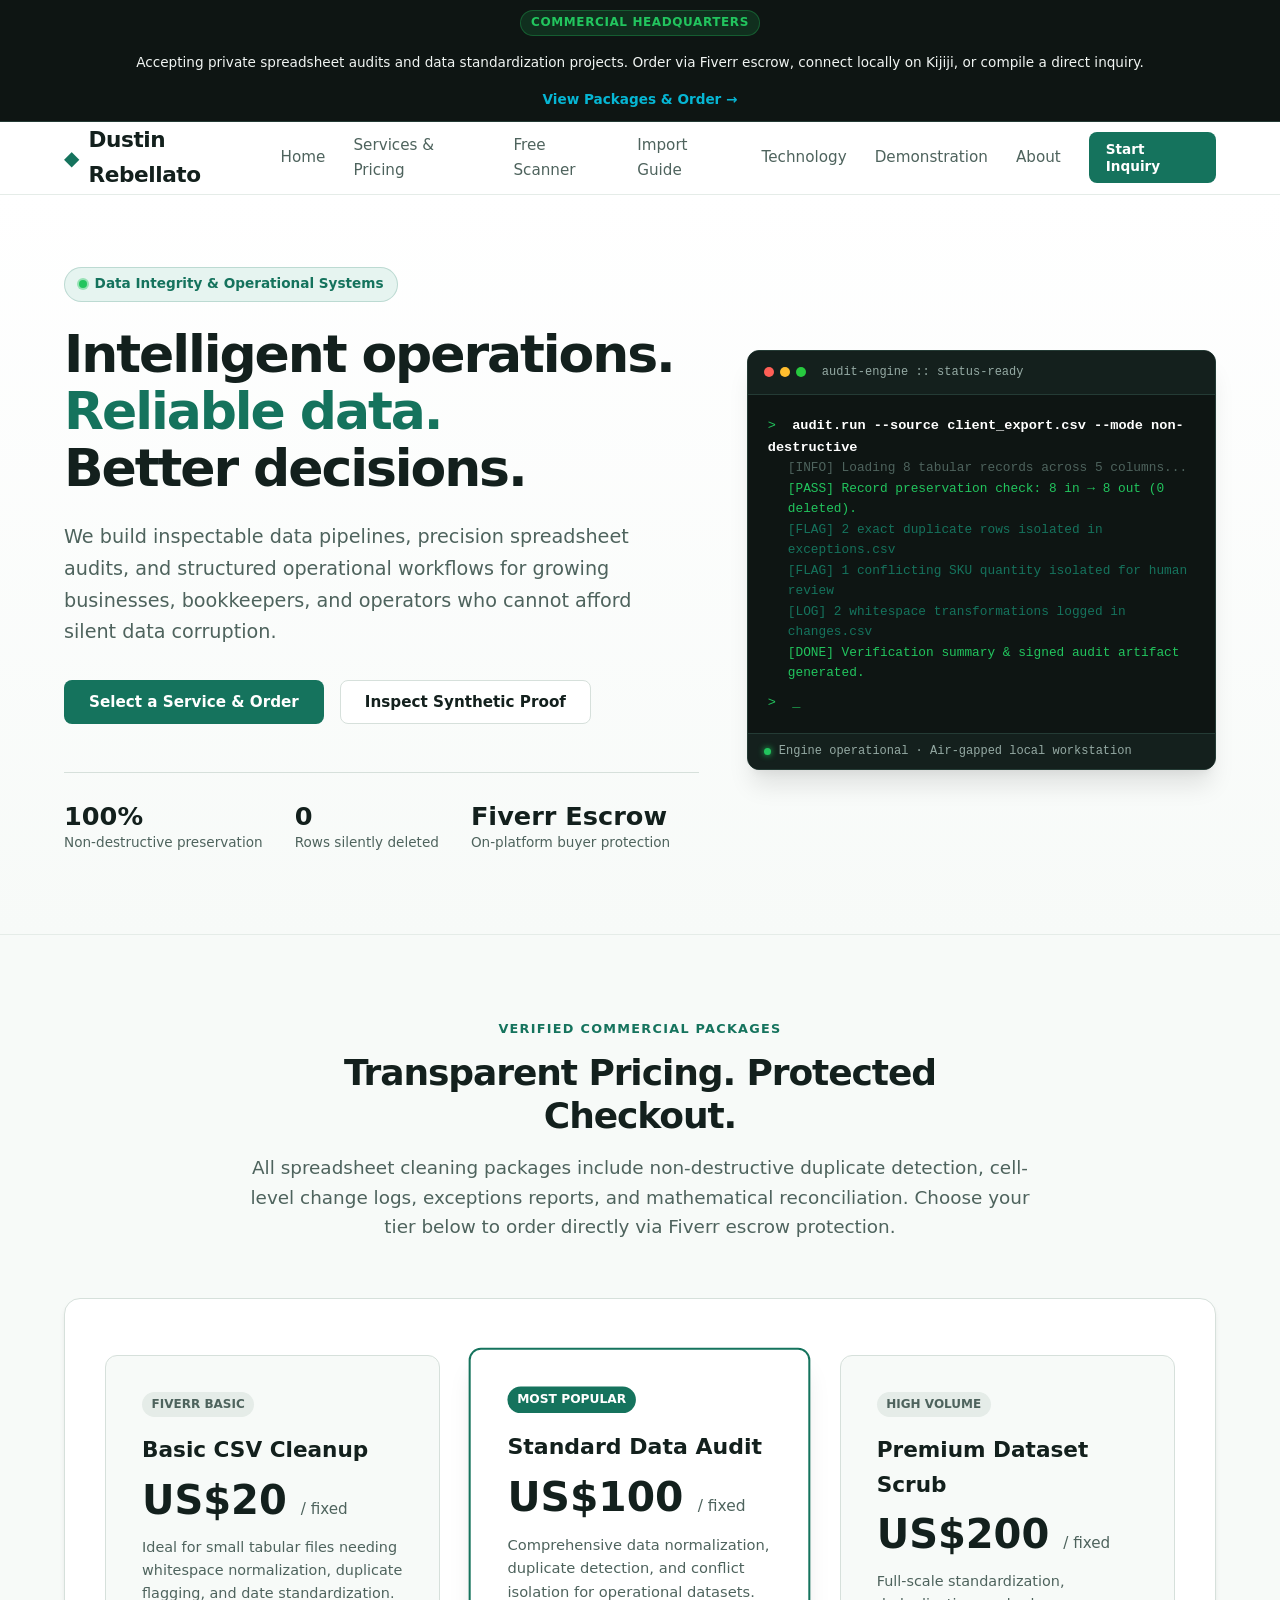
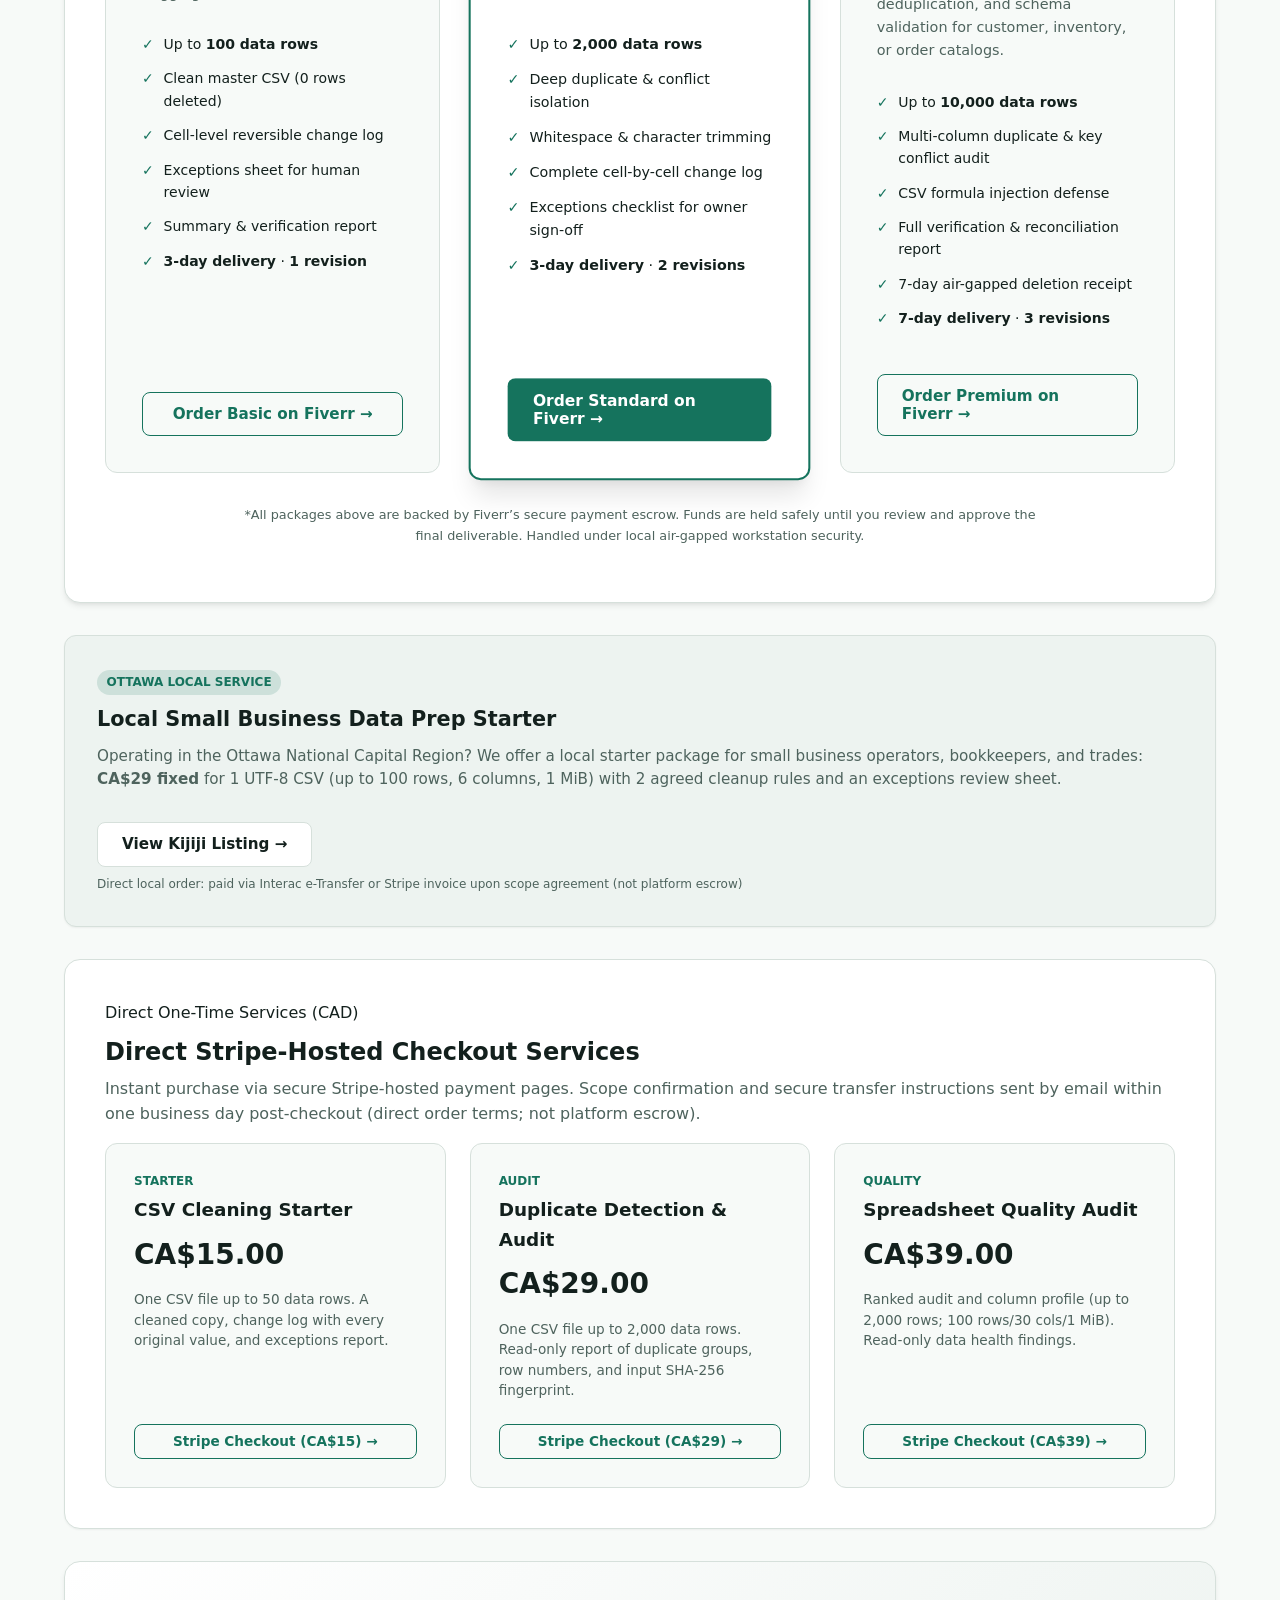
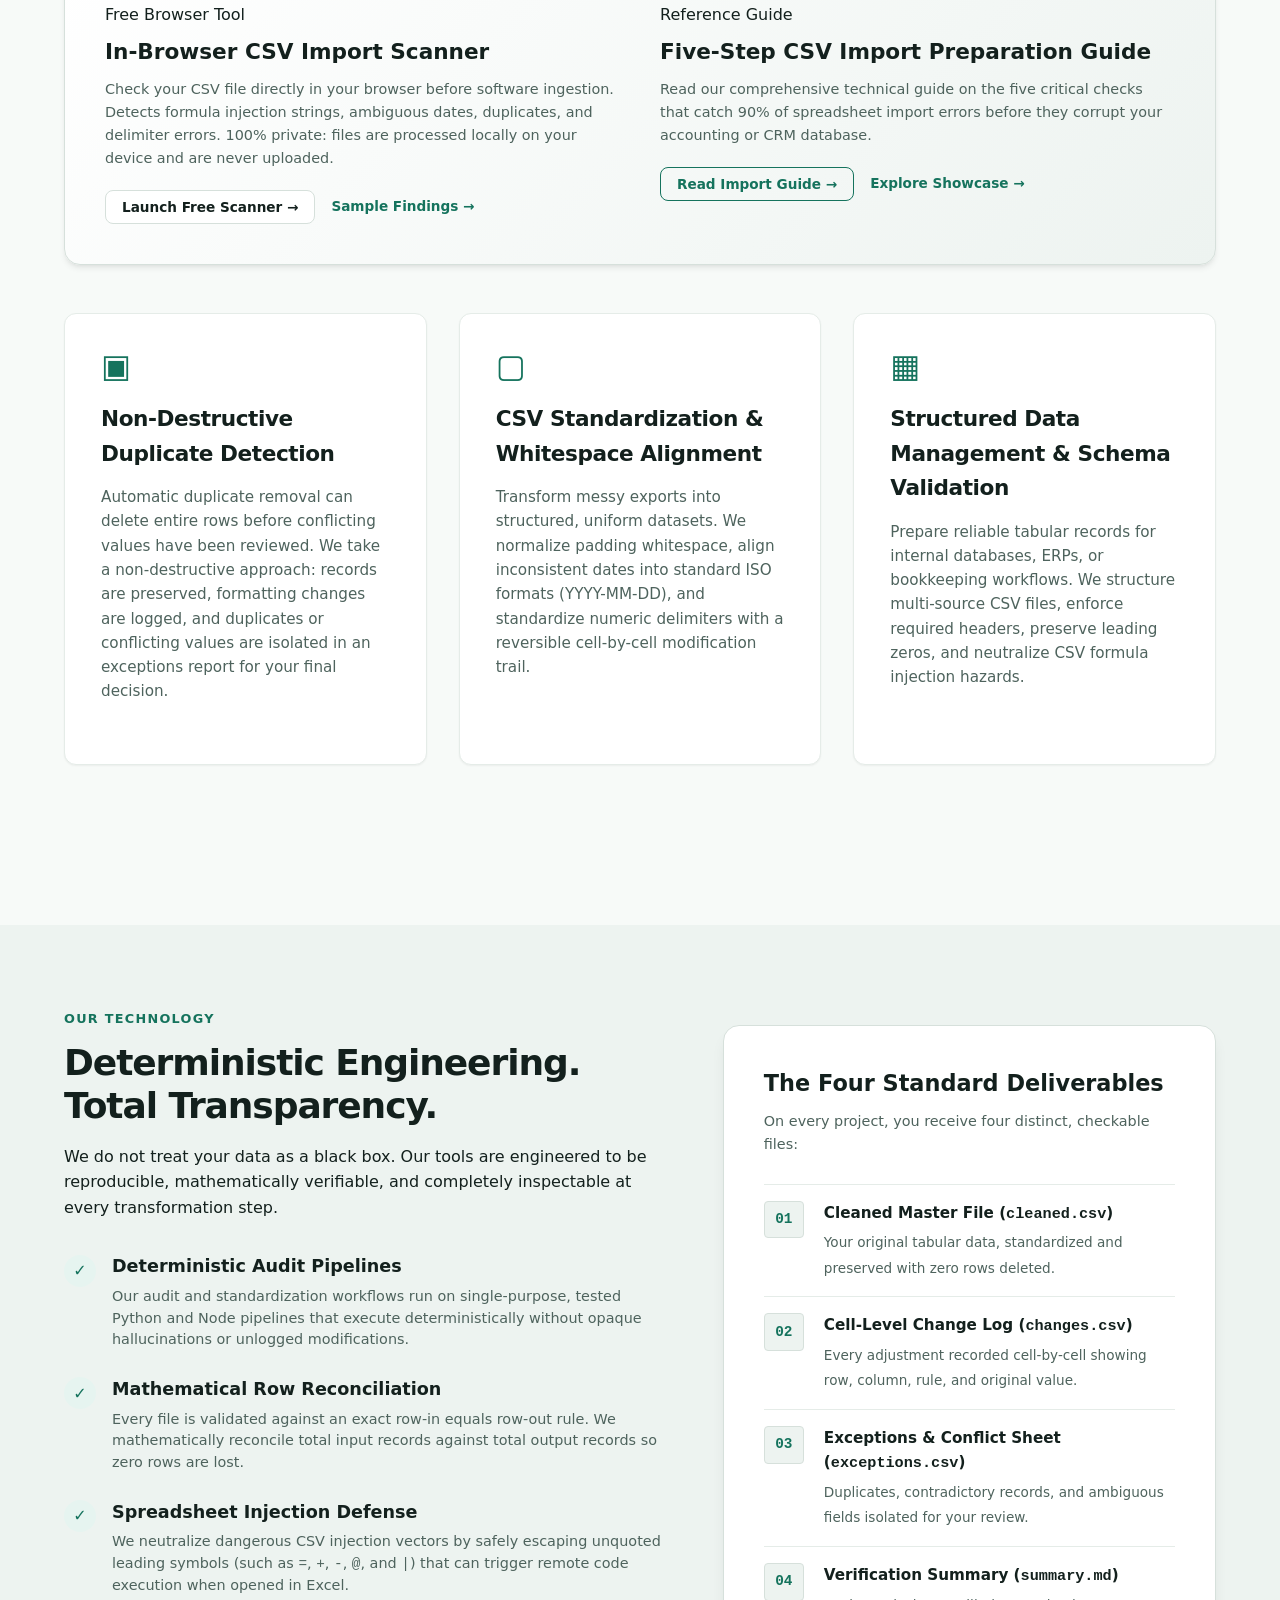
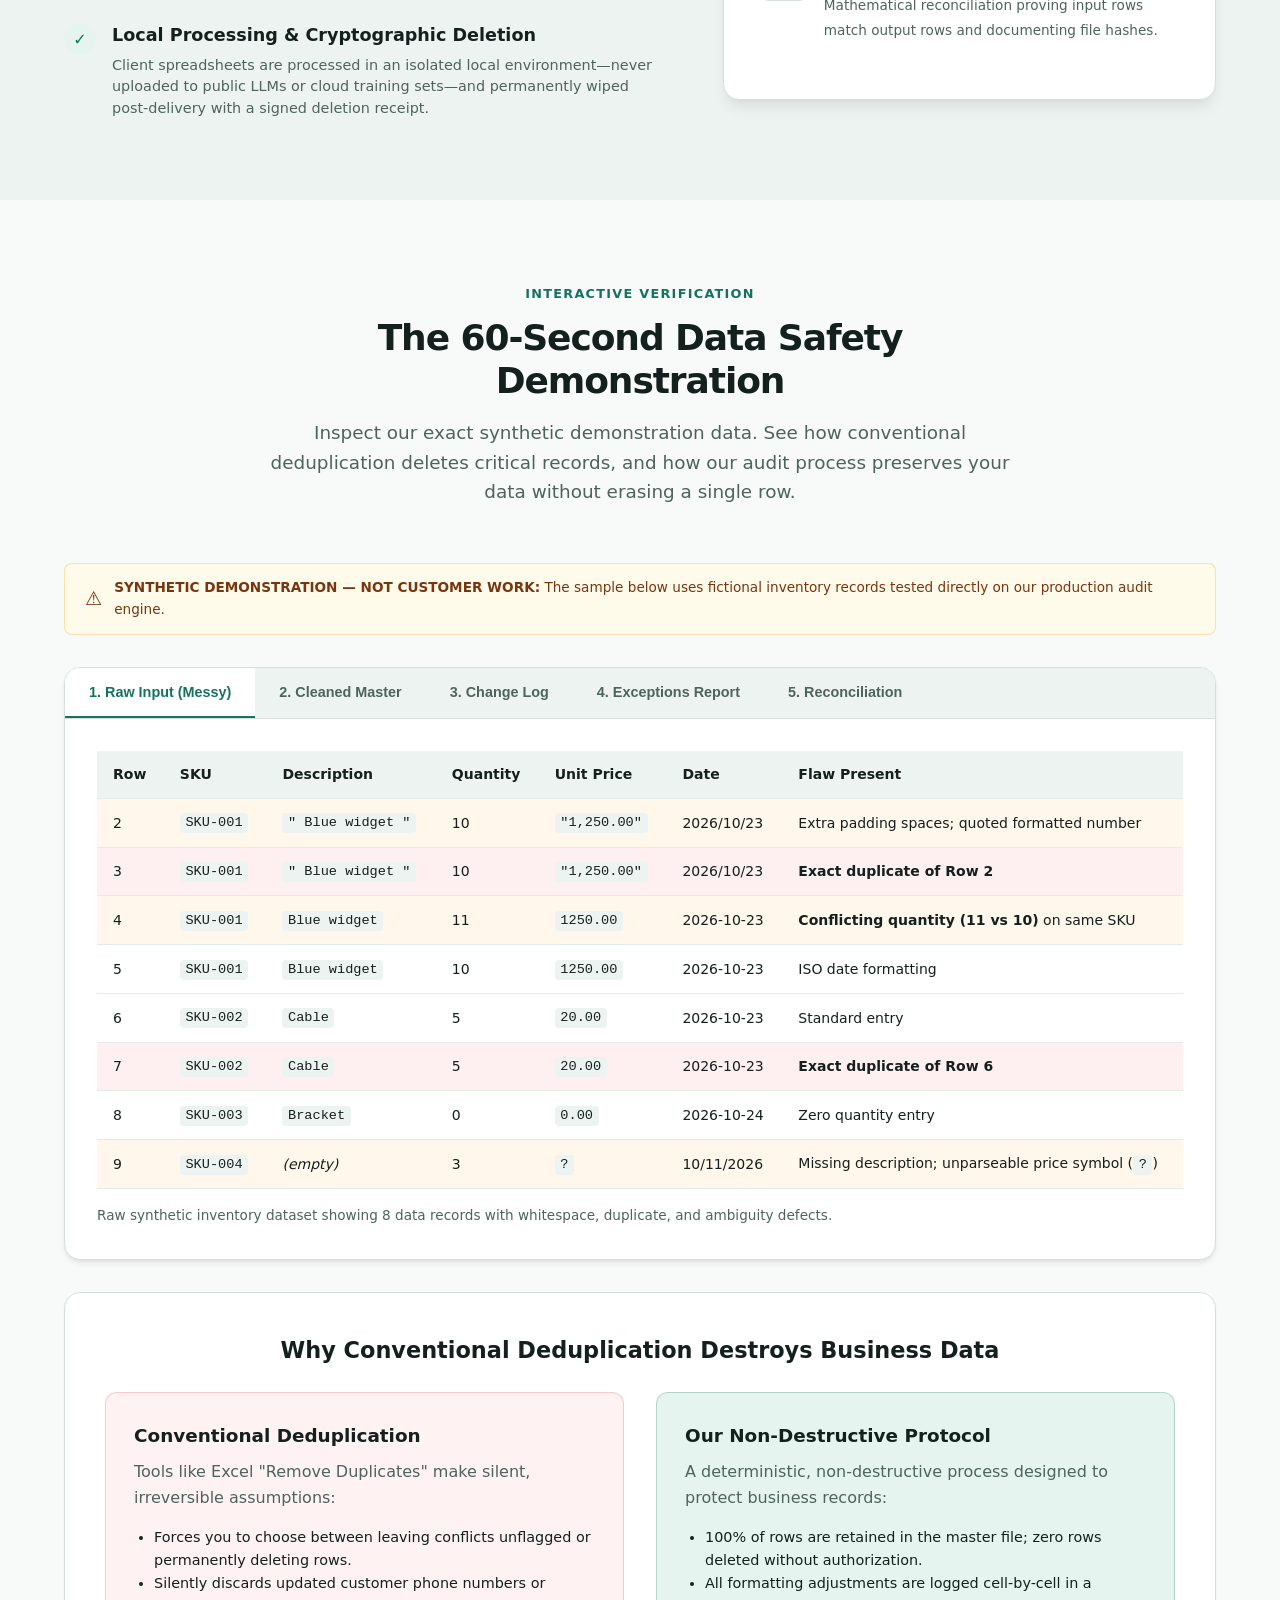
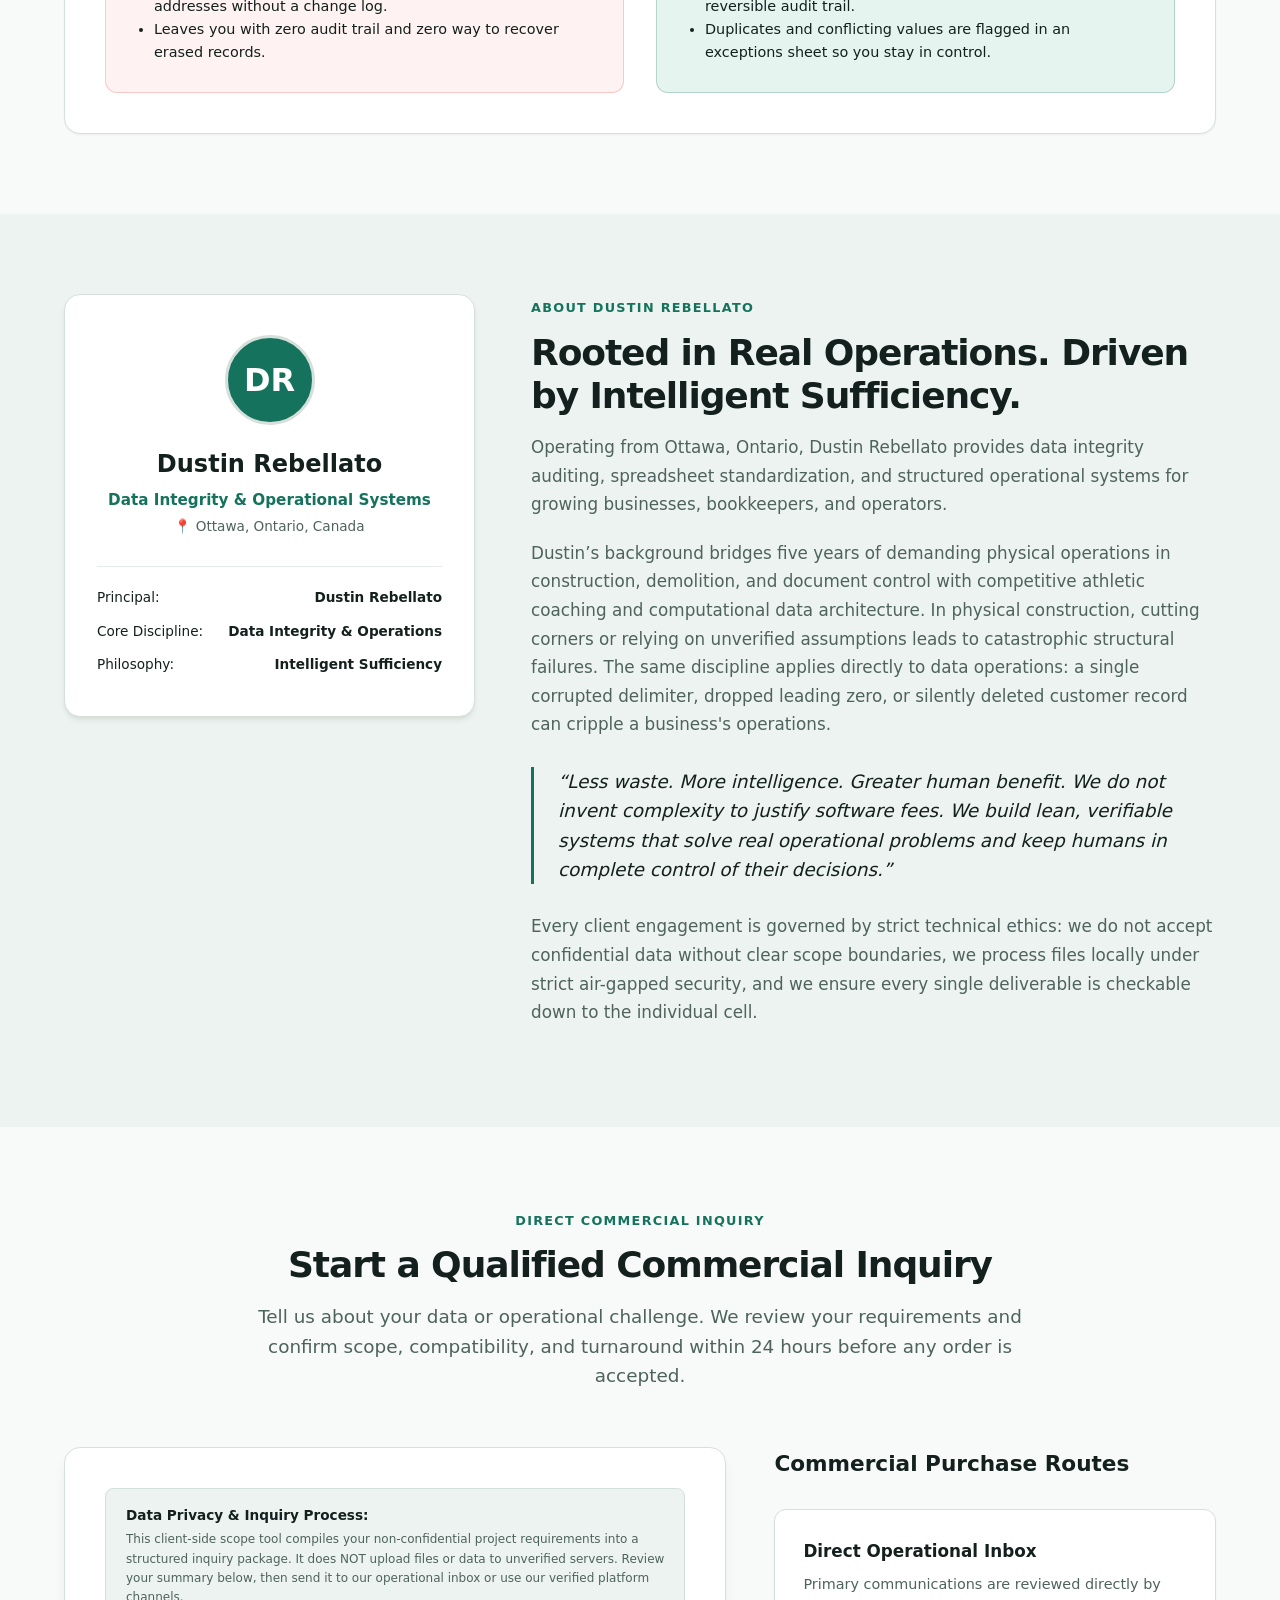
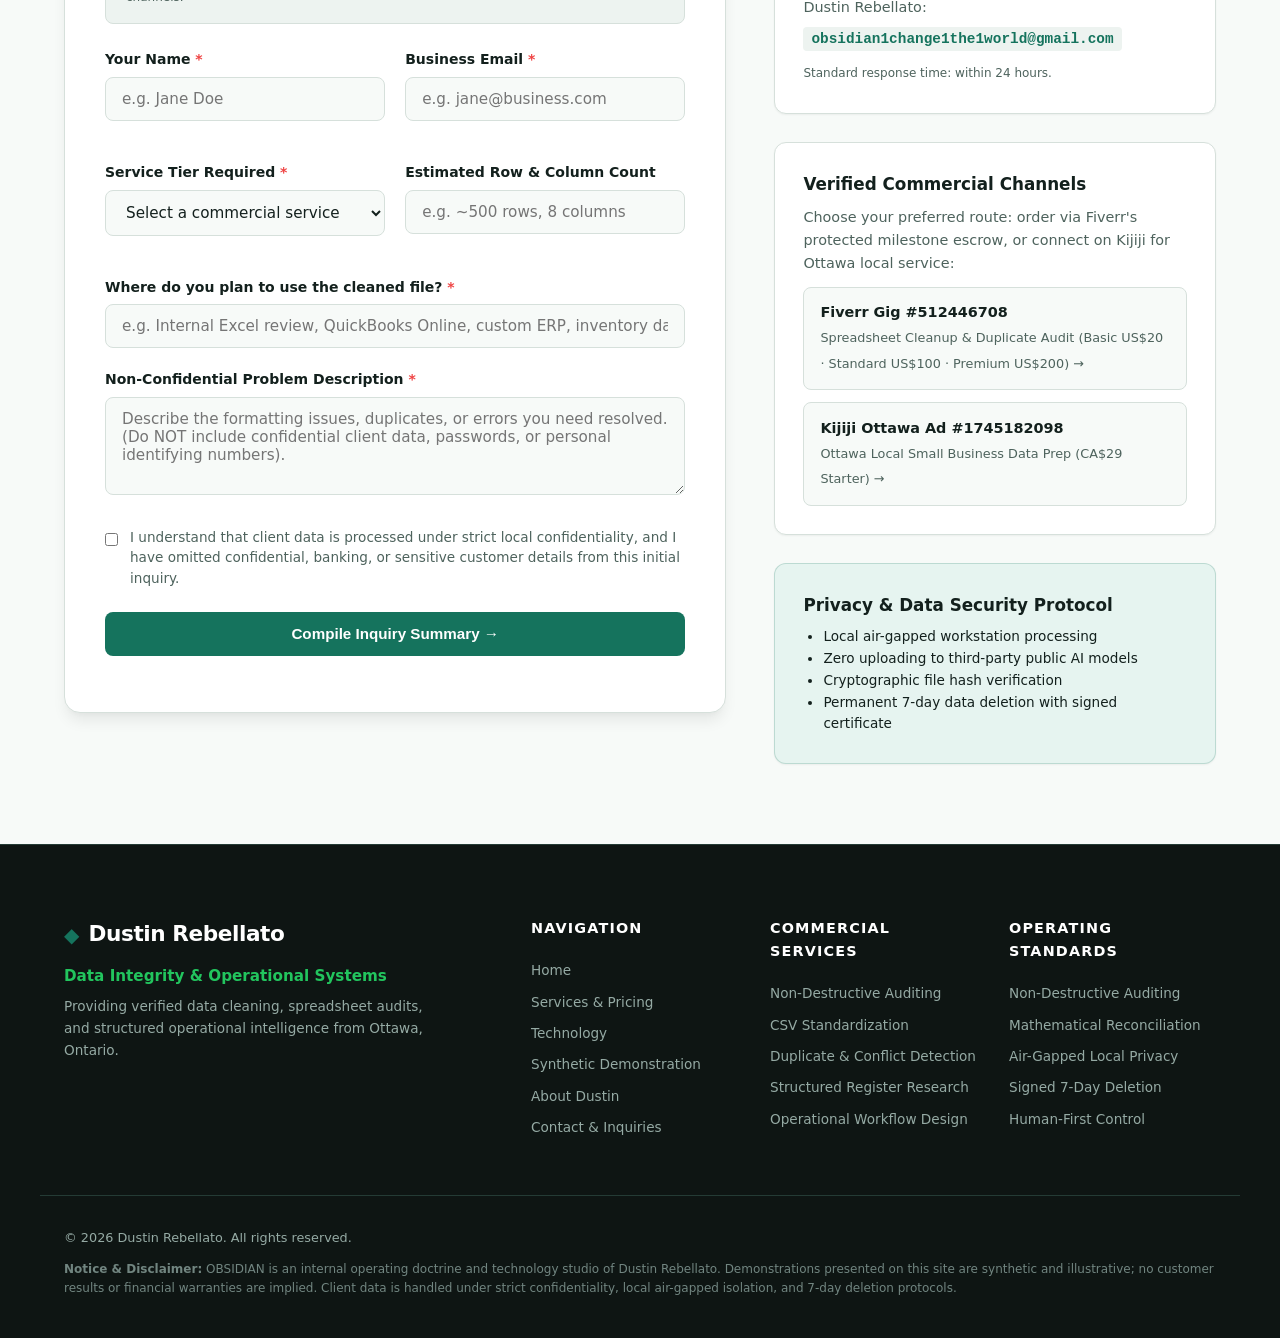
==== index.html @ b6b294e9 "Deploy Dustin Rebellato commercial headquarters and preserve CSV import guide - Deploy new commercia" ====
<!DOCTYPE html>
<html lang="en">
<head>
  <meta charset="utf-8">
  <meta name="viewport" content="width=device-width, initial-scale=1">
  <title>Dustin Rebellato — Data Integrity &amp; Operational Systems</title>
  <meta name="description" content="Precision spreadsheet data cleanup, non-destructive duplicate audits, and structured operational data systems by Dustin Rebellato.">
  <link rel="stylesheet" href="style.css">
  <link rel="icon" href="data:image/svg+xml,<svg xmlns='http://www.w3.org/2000/svg' viewBox='0 0 100 100'><polygon points='50,10 90,50 50,90 10,50' fill='%23176b58'/></svg>">
</head>
<body>
  <a class="skip-link" href="#main-content">Skip to main content</a>

  <!-- Top Announcement Bar -->
  <aside class="announcement-bar">
    <div class="container announcement-inner">
      <span class="badge">Commercial Headquarters</span>
      <p>Accepting private spreadsheet audits and data standardization projects. Order via Fiverr escrow, connect locally on Kijiji, or compile a direct inquiry.</p>
      <a href="#services" class="announcement-link">View Packages &amp; Order &rarr;</a>
    </div>
  </aside>

  <!-- Navigation -->
  <header class="site-header">
    <div class="container header-inner">
      <a href="#home" class="brand-link" aria-label="Dustin Rebellato Homepage">
        <span class="brand-glyph" aria-hidden="true">&#9670;</span>
        <span class="brand-name">Dustin Rebellato</span>
      </a>

      <button class="nav-toggle" id="navToggle" aria-expanded="false" aria-controls="siteNav" aria-label="Toggle navigation menu">
        <span class="hamburger"></span>
      </button>

      <nav class="site-nav" id="siteNav">
        <ul class="nav-list">
          <li><a href="#home" class="nav-link active">Home</a></li>
          <li><a href="#services" class="nav-link">Services &amp; Pricing</a></li>
          <li><a href="scanner/" class="nav-link">Free Scanner</a></li>
          <li><a href="csv-import-guide.html" class="nav-link">Import Guide</a></li>
          <li><a href="#technology" class="nav-link">Technology</a></li>
          <li><a href="#demonstrations" class="nav-link">Demonstration</a></li>
          <li><a href="#about" class="nav-link">About</a></li>
          <li><a href="#contact" class="btn btn-sm btn-primary">Start Inquiry</a></li>
        </ul>
      </nav>
    </div>
  </header>

  <main id="main-content">
    <!-- Hero Section -->
    <section class="hero-section" id="home">
      <div class="container hero-grid">
        <div class="hero-content">
          <div class="eyebrow-tag">
            <span class="pulse-dot"></span>
            Data Integrity &amp; Operational Systems
          </div>
          <h1 class="hero-title">
            Intelligent operations.<br>
            <span class="text-accent">Reliable data.</span><br>
            Better decisions.
          </h1>
          <p class="hero-lead">
            We build inspectable data pipelines, precision spreadsheet audits, and structured operational workflows for growing businesses, bookkeepers, and operators who cannot afford silent data corruption.
          </p>
          <div class="hero-cta-group">
            <a href="#services" class="btn btn-primary">Select a Service &amp; Order</a>
            <a href="#demonstrations" class="btn btn-secondary">Inspect Synthetic Proof</a>
          </div>
          <div class="hero-proof-strip">
            <div class="proof-item">
              <strong class="proof-number">100%</strong>
              <span class="proof-label">Non-destructive preservation</span>
            </div>
            <div class="proof-item">
              <strong class="proof-number">0</strong>
              <span class="proof-label">Rows silently deleted</span>
            </div>
            <div class="proof-item">
              <strong class="proof-number">Fiverr Escrow</strong>
              <span class="proof-label">On-platform buyer protection</span>
            </div>
          </div>
        </div>

        <div class="hero-card">
          <div class="terminal-card">
            <div class="terminal-header">
              <div class="window-buttons">
                <span class="dot red"></span>
                <span class="dot yellow"></span>
                <span class="dot green"></span>
              </div>
              <span class="terminal-title">audit-engine :: status-ready</span>
            </div>
            <div class="terminal-body">
              <div class="code-line"><span class="cmd-prompt">&gt;</span> <span class="cmd-text">audit.run --source client_export.csv --mode non-destructive</span></div>
              <div class="code-output text-muted">[INFO] Loading 8 tabular records across 5 columns...</div>
              <div class="code-output text-success">[PASS] Record preservation check: 8 in &rarr; 8 out (0 deleted).</div>
              <div class="code-output text-accent">[FLAG] 2 exact duplicate rows isolated in exceptions.csv</div>
              <div class="code-output text-accent">[FLAG] 1 conflicting SKU quantity isolated for human review</div>
              <div class="code-output text-accent">[LOG]  2 whitespace transformations logged in changes.csv</div>
              <div class="code-output text-success">[DONE] Verification summary &amp; signed audit artifact generated.</div>
              <div class="code-line mt-2"><span class="cmd-prompt">&gt;</span> <span class="cmd-cursor">_</span></div>
            </div>
            <div class="terminal-footer">
              <span class="status-indicator online"></span> Engine operational · Air-gapped local workstation
            </div>
          </div>
        </div>
      </div>
    </section>

    <!-- Services & Pricing Section -->
    <section class="services-section section-padding" id="services">
      <div class="container">
        <div class="section-header text-center">
          <span class="section-eyebrow">Verified Commercial Packages</span>
          <h2 class="section-title">Transparent Pricing. Protected Checkout.</h2>
          <p class="section-lead">
            All spreadsheet cleaning packages include non-destructive duplicate detection, cell-level change logs, exceptions reports, and mathematical reconciliation. Choose your tier below to order directly via Fiverr escrow protection.
          </p>
        </div>

        <!-- Fiverr Verified Packages -->
        <div class="packages-block">
          <div class="packages-grid">
            <!-- Basic Package -->
            <div class="package-card">
              <span class="package-tag">Fiverr Basic</span>
              <h4 class="package-name">Basic CSV Cleanup</h4>
              <div class="package-price">US$20 <span class="price-type">/ fixed</span></div>
              <p class="package-desc">Ideal for small tabular files needing whitespace normalization, duplicate flagging, and date standardization.</p>
              <ul class="package-checklist">
                <li>Up to <strong>100 data rows</strong></li>
                <li>Clean master CSV (0 rows deleted)</li>
                <li>Cell-level reversible change log</li>
                <li>Exceptions sheet for human review</li>
                <li>Summary &amp; verification report</li>
                <li><strong>3-day delivery</strong> · <strong>1 revision</strong></li>
              </ul>
              <a href="https://www.fiverr.com/dustinrebellato/clean-standardise-and-flag-your-spreadsheet-with-a-verified-report" target="_blank" rel="noopener noreferrer" class="btn btn-outline btn-block">Order Basic on Fiverr &rarr;</a>
            </div>

            <!-- Standard Package -->
            <div class="package-card featured-package">
              <span class="package-tag featured-tag">Most Popular</span>
              <h4 class="package-name">Standard Data Audit</h4>
              <div class="package-price">US$100 <span class="price-type">/ fixed</span></div>
              <p class="package-desc">Comprehensive data normalization, duplicate detection, and conflict isolation for operational datasets.</p>
              <ul class="package-checklist">
                <li>Up to <strong>2,000 data rows</strong></li>
                <li>Deep duplicate &amp; conflict isolation</li>
                <li>Whitespace &amp; character trimming</li>
                <li>Complete cell-by-cell change log</li>
                <li>Exceptions checklist for owner sign-off</li>
                <li><strong>3-day delivery</strong> · <strong>2 revisions</strong></li>
              </ul>
              <a href="https://www.fiverr.com/dustinrebellato/clean-standardise-and-flag-your-spreadsheet-with-a-verified-report" target="_blank" rel="noopener noreferrer" class="btn btn-primary btn-block">Order Standard on Fiverr &rarr;</a>
            </div>

            <!-- Premium Package -->
            <div class="package-card">
              <span class="package-tag">High Volume</span>
              <h4 class="package-name">Premium Dataset Scrub</h4>
              <div class="package-price">US$200 <span class="price-type">/ fixed</span></div>
              <p class="package-desc">Full-scale standardization, deduplication, and schema validation for customer, inventory, or order catalogs.</p>
              <ul class="package-checklist">
                <li>Up to <strong>10,000 data rows</strong></li>
                <li>Multi-column duplicate &amp; key conflict audit</li>
                <li>CSV formula injection defense</li>
                <li>Full verification &amp; reconciliation report</li>
                <li>7-day air-gapped deletion receipt</li>
                <li><strong>7-day delivery</strong> · <strong>3 revisions</strong></li>
              </ul>
              <a href="https://www.fiverr.com/dustinrebellato/clean-standardise-and-flag-your-spreadsheet-with-a-verified-report" target="_blank" rel="noopener noreferrer" class="btn btn-outline btn-block">Order Premium on Fiverr &rarr;</a>
            </div>
          </div>
          
          <div class="packages-footer text-center mt-3">
            <p class="packages-disclaimer">
              *All packages above are backed by Fiverr’s secure payment escrow. Funds are held safely until you review and approve the final deliverable. Handled under local air-gapped workstation security.
            </p>
          </div>
        </div>

        <!-- Separate Ottawa Local Service Option -->
        <div class="local-service-card mt-4">
          <div class="local-service-inner">
            <div class="local-service-content">
              <span class="badge-local">Ottawa Local Service</span>
              <h3>Local Small Business Data Prep Starter</h3>
              <p>
                Operating in the Ottawa National Capital Region? We offer a local starter package for small business operators, bookkeepers, and trades: <strong>CA$29 fixed</strong> for 1 UTF-8 CSV (up to 100 rows, 6 columns, 1 MiB) with 2 agreed cleanup rules and an exceptions review sheet.
              </p>
            </div>
            <div class="local-service-action">
              <a href="https://www.kijiji.ca/v-buy-sell-other/ottawa/excel-&-csv-cleanup-duplicates-formatting-&-import-problems/1745182098" target="_blank" rel="noopener noreferrer" class="btn btn-secondary">View Kijiji Listing &rarr;</a>
              <span class="local-payment-note">Direct local order: paid via Interac e-Transfer or Stripe invoice upon scope agreement (not platform escrow)</span>
            </div>
          </div>
        </div>

        <!-- Direct Stripe Checkout One-Time Services -->
        <div class="stripe-services-block mt-4">
          <div class="stripe-header">
            <span class="badge">Direct One-Time Services (CAD)</span>
            <h3>Direct Stripe-Hosted Checkout Services</h3>
            <p class="text-muted">Instant purchase via secure Stripe-hosted payment pages. Scope confirmation and secure transfer instructions sent by email within one business day post-checkout (direct order terms; not platform escrow).</p>
          </div>
          <div class="stripe-grid mt-3">
            <div class="stripe-card">
              <span class="stripe-tier">Starter</span>
              <h4>CSV Cleaning Starter</h4>
              <div class="stripe-price">CA$15.00</div>
              <p>One CSV file up to 50 data rows. A cleaned copy, change log with every original value, and exceptions report.</p>
              <a href="https://buy.stripe.com/3cI5kw4Sr1Eq6Wj3QZ04800?client_reference_id=guide-page" class="btn btn-outline btn-sm btn-block" target="_blank" rel="noopener noreferrer">Stripe Checkout (CA$15) &rarr;</a>
            </div>
            <div class="stripe-card">
              <span class="stripe-tier">Audit</span>
              <h4>Duplicate Detection &amp; Audit</h4>
              <div class="stripe-price">CA$29.00</div>
              <p>One CSV file up to 2,000 data rows. Read-only report of duplicate groups, row numbers, and input SHA-256 fingerprint.</p>
              <a href="https://buy.stripe.com/14A5kw1Gf1Eq1BZcnv04801?client_reference_id=guide-page" class="btn btn-outline btn-sm btn-block" target="_blank" rel="noopener noreferrer">Stripe Checkout (CA$29) &rarr;</a>
            </div>
            <div class="stripe-card">
              <span class="stripe-tier">Quality</span>
              <h4>Spreadsheet Quality Audit</h4>
              <div class="stripe-price">CA$39.00</div>
              <p>Ranked audit and column profile (up to 2,000 rows; 100 rows/30 cols/1 MiB). Read-only data health findings.</p>
              <a href="https://buy.stripe.com/3cIcMY70zaaW6Wjcnv04802?client_reference_id=guide-page" class="btn btn-outline btn-sm btn-block" target="_blank" rel="noopener noreferrer">Stripe Checkout (CA$39) &rarr;</a>
            </div>
          </div>
        </div>

        <!-- Free Scanner & Guide Tools Block -->
        <div class="tools-banner-card mt-4">
          <div class="tools-banner-grid">
            <div class="tools-banner-col">
              <span class="badge">Free Browser Tool</span>
              <h3>In-Browser CSV Import Scanner</h3>
              <p>Check your CSV file directly in your browser before software ingestion. Detects formula injection strings, ambiguous dates, duplicates, and delimiter errors. 100% private: files are processed locally on your device and are never uploaded.</p>
              <div class="tools-links mt-2">
                <a href="scanner/" class="btn btn-secondary btn-sm">Launch Free Scanner &rarr;</a>
                <a href="scanner/csv-import-problems.html" class="link-subtle">Sample Findings &rarr;</a>
              </div>
            </div>
            <div class="tools-banner-col">
              <span class="badge">Reference Guide</span>
              <h3>Five-Step CSV Import Preparation Guide</h3>
              <p>Read our comprehensive technical guide on the five critical checks that catch 90% of spreadsheet import errors before they corrupt your accounting or CRM database.</p>
              <div class="tools-links mt-2">
                <a href="csv-import-guide.html" class="btn btn-outline btn-sm">Read Import Guide &rarr;</a>
                <a href="showcase/" class="link-subtle">Explore Showcase &rarr;</a>
              </div>
            </div>
          </div>
        </div>

        <!-- Capabilities Breakdown -->
        <div class="services-grid mt-5">
          <article class="service-card">
            <div class="service-icon">&#9635;</div>
            <h3 class="service-title">Non-Destructive Duplicate Detection</h3>
            <p class="service-desc">
              Automatic duplicate removal can delete entire rows before conflicting values have been reviewed. We take a non-destructive approach: records are preserved, formatting changes are logged, and duplicates or conflicting values are isolated in an exceptions report for your final decision.
            </p>
          </article>

          <article class="service-card">
            <div class="service-icon">&#9634;</div>
            <h3 class="service-title">CSV Standardization &amp; Whitespace Alignment</h3>
            <p class="service-desc">
              Transform messy exports into structured, uniform datasets. We normalize padding whitespace, align inconsistent dates into standard ISO formats (YYYY-MM-DD), and standardize numeric delimiters with a reversible cell-by-cell modification trail.
            </p>
          </article>

          <article class="service-card">
            <div class="service-icon">&#9638;</div>
            <h3 class="service-title">Structured Data Management &amp; Schema Validation</h3>
            <p class="service-desc">
              Prepare reliable tabular records for internal databases, ERPs, or bookkeeping workflows. We structure multi-source CSV files, enforce required headers, preserve leading zeros, and neutralize CSV formula injection hazards.
            </p>
          </article>
        </div>
      </div>
    </section>

    <!-- Technology Section -->
    <section class="technology-section section-padding bg-alt" id="technology">
      <div class="container">
        <div class="technology-grid">
          <div class="technology-content">
            <span class="section-eyebrow">Our Technology</span>
            <h2 class="section-title">Deterministic Engineering. Total Transparency.</h2>
            <p class="lead">
              We do not treat your data as a black box. Our tools are engineered to be reproducible, mathematically verifiable, and completely inspectable at every transformation step.
            </p>

            <div class="tech-points">
              <div class="tech-point">
                <div class="tech-point-icon">&#10003;</div>
                <div class="tech-point-body">
                  <h4>Deterministic Audit Pipelines</h4>
                  <p>Our audit and standardization workflows run on single-purpose, tested Python and Node pipelines that execute deterministically without opaque hallucinations or unlogged modifications.</p>
                </div>
              </div>

              <div class="tech-point">
                <div class="tech-point-icon">&#10003;</div>
                <div class="tech-point-body">
                  <h4>Mathematical Row Reconciliation</h4>
                  <p>Every file is validated against an exact row-in equals row-out rule. We mathematically reconcile total input records against total output records so zero rows are lost.</p>
                </div>
              </div>

              <div class="tech-point">
                <div class="tech-point-icon">&#10003;</div>
                <div class="tech-point-body">
                  <h4>Spreadsheet Injection Defense</h4>
                  <p>We neutralize dangerous CSV injection vectors by safely escaping unquoted leading symbols (such as <code>=</code>, <code>+</code>, <code>-</code>, <code>@</code>, and <code>|</code>) that can trigger remote code execution when opened in Excel.</p>
                </div>
              </div>

              <div class="tech-point">
                <div class="tech-point-icon">&#10003;</div>
                <div class="tech-point-body">
                  <h4>Local Processing &amp; Cryptographic Deletion</h4>
                  <p>Client spreadsheets are processed in an isolated local environment—never uploaded to public LLMs or cloud training sets—and permanently wiped post-delivery with a signed deletion receipt.</p>
                </div>
              </div>
            </div>
          </div>

          <div class="technology-outputs">
            <div class="outputs-card">
              <h3 class="outputs-title">The Four Standard Deliverables</h3>
              <p class="outputs-sub">On every project, you receive four distinct, checkable files:</p>

              <div class="output-item">
                <div class="output-file-badge">01</div>
                <div class="output-file-info">
                  <strong>Cleaned Master File (<code>cleaned.csv</code>)</strong>
                  <span>Your original tabular data, standardized and preserved with zero rows deleted.</span>
                </div>
              </div>

              <div class="output-item">
                <div class="output-file-badge">02</div>
                <div class="output-file-info">
                  <strong>Cell-Level Change Log (<code>changes.csv</code>)</strong>
                  <span>Every adjustment recorded cell-by-cell showing row, column, rule, and original value.</span>
                </div>
              </div>

              <div class="output-item">
                <div class="output-file-badge">03</div>
                <div class="output-file-info">
                  <strong>Exceptions &amp; Conflict Sheet (<code>exceptions.csv</code>)</strong>
                  <span>Duplicates, contradictory records, and ambiguous fields isolated for your review.</span>
                </div>
              </div>

              <div class="output-item">
                <div class="output-file-badge">04</div>
                <div class="output-file-info">
                  <strong>Verification Summary (<code>summary.md</code>)</strong>
                  <span>Mathematical reconciliation proving input rows match output rows and documenting file hashes.</span>
                </div>
              </div>
            </div>
          </div>
        </div>
      </div>
    </section>

    <!-- Synthetic Demonstrations Section -->
    <section class="demonstrations-section section-padding" id="demonstrations">
      <div class="container">
        <div class="section-header text-center">
          <span class="section-eyebrow">Interactive Verification</span>
          <h2 class="section-title">The 60-Second Data Safety Demonstration</h2>
          <p class="section-lead">
            Inspect our exact synthetic demonstration data. See how conventional deduplication deletes critical records, and how our audit process preserves your data without erasing a single row.
          </p>
        </div>

        <div class="synthetic-notice-banner">
          <span class="notice-icon">&#9888;</span>
          <span class="notice-text"><strong>SYNTHETIC DEMONSTRATION — NOT CUSTOMER WORK:</strong> The sample below uses fictional inventory records tested directly on our production audit engine.</span>
        </div>

        <!-- Demonstration Tabs -->
        <div class="demo-wrapper">
          <div class="demo-tabs" role="tablist" aria-label="Demonstration Views">
            <button class="demo-tab active" role="tab" aria-selected="true" aria-controls="demoBefore" id="tabBefore">1. Raw Input (Messy)</button>
            <button class="demo-tab" role="tab" aria-selected="false" aria-controls="demoAfter" id="tabAfter">2. Cleaned Master</button>
            <button class="demo-tab" role="tab" aria-selected="false" aria-controls="demoChanges" id="tabChanges">3. Change Log</button>
            <button class="demo-tab" role="tab" aria-selected="false" aria-controls="demoExceptions" id="tabExceptions">4. Exceptions Report</button>
            <button class="demo-tab" role="tab" aria-selected="false" aria-controls="demoSummary" id="tabSummary">5. Reconciliation</button>
          </div>

          <div class="demo-tab-panels">
            <!-- Panel 1: Raw Input -->
            <div class="demo-panel active" id="demoBefore" role="tabpanel" aria-labelledby="tabBefore">
              <div class="table-responsive">
                <table class="data-table">
                  <thead>
                    <tr>
                      <th>Row</th>
                      <th>SKU</th>
                      <th>Description</th>
                      <th>Quantity</th>
                      <th>Unit Price</th>
                      <th>Date</th>
                      <th>Flaw Present</th>
                    </tr>
                  </thead>
                  <tbody>
                    <tr class="highlight-warn">
                      <td>2</td>
                      <td><code>SKU-001</code></td>
                      <td><code>&quot; Blue widget &quot;</code></td>
                      <td>10</td>
                      <td><code>&quot;1,250.00&quot;</code></td>
                      <td>2026/10/23</td>
                      <td>Extra padding spaces; quoted formatted number</td>
                    </tr>
                    <tr class="highlight-danger">
                      <td>3</td>
                      <td><code>SKU-001</code></td>
                      <td><code>&quot; Blue widget &quot;</code></td>
                      <td>10</td>
                      <td><code>&quot;1,250.00&quot;</code></td>
                      <td>2026/10/23</td>
                      <td><strong>Exact duplicate of Row 2</strong></td>
                    </tr>
                    <tr class="highlight-warn">
                      <td>4</td>
                      <td><code>SKU-001</code></td>
                      <td><code>Blue widget</code></td>
                      <td>11</td>
                      <td><code>1250.00</code></td>
                      <td>2026-10-23</td>
                      <td><strong>Conflicting quantity (11 vs 10)</strong> on same SKU</td>
                    </tr>
                    <tr>
                      <td>5</td>
                      <td><code>SKU-001</code></td>
                      <td><code>Blue widget</code></td>
                      <td>10</td>
                      <td><code>1250.00</code></td>
                      <td>2026-10-23</td>
                      <td>ISO date formatting</td>
                    </tr>
                    <tr>
                      <td>6</td>
                      <td><code>SKU-002</code></td>
                      <td><code>Cable</code></td>
                      <td>5</td>
                      <td><code>20.00</code></td>
                      <td>2026-10-23</td>
                      <td>Standard entry</td>
                    </tr>
                    <tr class="highlight-danger">
                      <td>7</td>
                      <td><code>SKU-002</code></td>
                      <td><code>Cable</code></td>
                      <td>5</td>
                      <td><code>20.00</code></td>
                      <td>2026-10-23</td>
                      <td><strong>Exact duplicate of Row 6</strong></td>
                    </tr>
                    <tr>
                      <td>8</td>
                      <td><code>SKU-003</code></td>
                      <td><code>Bracket</code></td>
                      <td>0</td>
                      <td><code>0.00</code></td>
                      <td>2026-10-24</td>
                      <td>Zero quantity entry</td>
                    </tr>
                    <tr class="highlight-warn">
                      <td>9</td>
                      <td><code>SKU-004</code></td>
                      <td><em>(empty)</em></td>
                      <td>3</td>
                      <td><code>?</code></td>
                      <td>10/11/2026</td>
                      <td>Missing description; unparseable price symbol (<code>?</code>)</td>
                    </tr>
                  </tbody>
                </table>
              </div>
              <p class="table-caption text-muted">Raw synthetic inventory dataset showing 8 data records with whitespace, duplicate, and ambiguity defects.</p>
            </div>

            <!-- Panel 2: Cleaned Master -->
            <div class="demo-panel" id="demoAfter" role="tabpanel" aria-labelledby="tabAfter" hidden>
              <div class="table-responsive">
                <table class="data-table">
                  <thead>
                    <tr>
                      <th>Row</th>
                      <th>SKU</th>
                      <th>Description</th>
                      <th>Quantity</th>
                      <th>Unit Price</th>
                      <th>Date</th>
                      <th>Preservation Status</th>
                    </tr>
                  </thead>
                  <tbody>
                    <tr class="highlight-success">
                      <td>2</td>
                      <td><code>SKU-001</code></td>
                      <td><code>Blue widget</code></td>
                      <td>10</td>
                      <td>1,250.00</td>
                      <td>2026/10/23</td>
                      <td>Whitespace normalized; preserved</td>
                    </tr>
                    <tr class="highlight-success">
                      <td>3</td>
                      <td><code>SKU-001</code></td>
                      <td><code>Blue widget</code></td>
                      <td>10</td>
                      <td>1,250.00</td>
                      <td>2026/10/23</td>
                      <td><strong>Preserved (0 rows deleted)</strong></td>
                    </tr>
                    <tr class="highlight-success">
                      <td>4</td>
                      <td><code>SKU-001</code></td>
                      <td><code>Blue widget</code></td>
                      <td>11</td>
                      <td>1250.00</td>
                      <td>2026-10-23</td>
                      <td>Preserved; conflict isolated in audit</td>
                    </tr>
                    <tr class="highlight-success">
                      <td>5</td>
                      <td><code>SKU-001</code></td>
                      <td><code>Blue widget</code></td>
                      <td>10</td>
                      <td>1250.00</td>
                      <td>2026-10-23</td>
                      <td>Preserved</td>
                    </tr>
                    <tr class="highlight-success">
                      <td>6</td>
                      <td><code>SKU-002</code></td>
                      <td><code>Cable</code></td>
                      <td>5</td>
                      <td>20.00</td>
                      <td>2026-10-23</td>
                      <td>Preserved</td>
                    </tr>
                    <tr class="highlight-success">
                      <td>7</td>
                      <td><code>SKU-002</code></td>
                      <td><code>Cable</code></td>
                      <td>5</td>
                      <td>20.00</td>
                      <td>2026-10-23</td>
                      <td><strong>Preserved (0 rows deleted)</strong></td>
                    </tr>
                    <tr class="highlight-success">
                      <td>8</td>
                      <td><code>SKU-003</code></td>
                      <td><code>Bracket</code></td>
                      <td>0</td>
                      <td>0.00</td>
                      <td>2026-10-24</td>
                      <td>Preserved</td>
                    </tr>
                    <tr class="highlight-success">
                      <td>9</td>
                      <td><code>SKU-004</code></td>
                      <td><em>(empty)</em></td>
                      <td>3</td>
                      <td><code>?</code></td>
                      <td>10/11/2026</td>
                      <td>Preserved; ambiguous fields flagged for human review</td>
                    </tr>
                  </tbody>
                </table>
              </div>
              <p class="table-caption text-success">Cleaned master table: 100% of rows preserved, whitespace trimmed, and zero records silently dropped.</p>
            </div>

            <!-- Panel 3: Change Log -->
            <div class="demo-panel" id="demoChanges" role="tabpanel" aria-labelledby="tabChanges" hidden>
              <div class="table-responsive">
                <table class="data-table">
                  <thead>
                    <tr>
                      <th>Row</th>
                      <th>Column</th>
                      <th>Transformation Rule</th>
                      <th>Original Value</th>
                      <th>Standardized Value</th>
                    </tr>
                  </thead>
                  <tbody>
                    <tr>
                      <td>2</td>
                      <td><code>description</code></td>
                      <td><code>whitespace_trim</code></td>
                      <td><code>&quot; Blue widget &quot;</code></td>
                      <td><code>&quot;Blue widget&quot;</code></td>
                    </tr>
                    <tr>
                      <td>3</td>
                      <td><code>description</code></td>
                      <td><code>whitespace_trim</code></td>
                      <td><code>&quot; Blue widget &quot;</code></td>
                      <td><code>&quot;Blue widget&quot;</code></td>
                    </tr>
                  </tbody>
                </table>
              </div>
              <p class="table-caption text-muted">Cell-by-cell modification trail documenting every single normalization so changes can be audited or reversed.</p>
            </div>

            <!-- Panel 4: Exceptions -->
            <div class="demo-panel" id="demoExceptions" role="tabpanel" aria-labelledby="tabExceptions" hidden>
              <div class="table-responsive">
                <table class="data-table">
                  <thead>
                    <tr>
                      <th>Row</th>
                      <th>Target Column</th>
                      <th>Exception Category</th>
                      <th>Audit Detail</th>
                    </tr>
                  </thead>
                  <tbody>
                    <tr class="highlight-danger">
                      <td>3</td>
                      <td><code>(whole row)</code></td>
                      <td><code>duplicate-row</code></td>
                      <td>Identical to Row 2; both rows preserved, flagged for client confirmation.</td>
                    </tr>
                    <tr class="highlight-danger">
                      <td>7</td>
                      <td><code>(whole row)</code></td>
                      <td><code>duplicate-row</code></td>
                      <td>Identical to Row 6; both rows preserved, flagged for client confirmation.</td>
                    </tr>
                    <tr class="highlight-warn">
                      <td>9</td>
                      <td><code>description</code></td>
                      <td><code>missing-value</code></td>
                      <td>Empty cell; isolated for human review rather than guessing data.</td>
                    </tr>
                    <tr class="highlight-warn">
                      <td>2, 3</td>
                      <td><code>unit_price</code></td>
                      <td><code>ambiguous-value</code></td>
                      <td>Formatted currency string with comma; preserved without lossy type coercion.</td>
                    </tr>
                    <tr class="highlight-warn">
                      <td>9</td>
                      <td><code>unit_price</code></td>
                      <td><code>ambiguous-value</code></td>
                      <td>Contains unparseable symbol <code>?</code>; isolated rather than coerced to zero.</td>
                    </tr>
                  </tbody>
                </table>
              </div>
              <p class="table-caption text-muted">Exceptions Review Sheet isolating ambiguities, conflicts, and duplicates for explicit owner sign-off.</p>
            </div>

            <!-- Panel 5: Summary -->
            <div class="demo-panel" id="demoSummary" role="tabpanel" aria-labelledby="tabSummary" hidden>
              <div class="summary-metrics-grid">
                <div class="summary-metric-card">
                  <span class="metric-title">Input Rows</span>
                  <span class="metric-value">8</span>
                </div>
                <div class="summary-metric-card">
                  <span class="metric-title">Output Rows</span>
                  <span class="metric-value">8</span>
                </div>
                <div class="summary-metric-card highlight-metric">
                  <span class="metric-title">Rows Deleted</span>
                  <span class="metric-value">0</span>
                </div>
                <div class="summary-metric-card">
                  <span class="metric-title">Logged Changes</span>
                  <span class="metric-value">2</span>
                </div>
                <div class="summary-metric-card">
                  <span class="metric-title">Exceptions Flagged</span>
                  <span class="metric-value">6</span>
                </div>
                <div class="summary-metric-card">
                  <span class="metric-title">Execution Speed</span>
                  <span class="metric-value">0.01s</span>
                </div>
              </div>
              <p class="table-caption text-center text-success mt-3">
                <strong>Reconciliation Verified:</strong> Input row count matches output row count exactly. Zero data loss.
              </p>
            </div>
          </div>
        </div>

        <!-- The 30-Second Comparison Card -->
        <div class="comparison-card mt-4">
          <div class="comparison-header">
            <h3>Why Conventional Deduplication Destroys Business Data</h3>
          </div>
          <div class="comparison-grid">
            <div class="comparison-col danger-border">
              <h4>Conventional Deduplication</h4>
              <p class="text-muted">Tools like Excel "Remove Duplicates" make silent, irreversible assumptions:</p>
              <ul>
                <li>Forces you to choose between leaving conflicts unflagged or permanently deleting rows.</li>
                <li>Silently discards updated customer phone numbers or addresses without a change log.</li>
                <li>Leaves you with zero audit trail and zero way to recover erased records.</li>
              </ul>
            </div>
            <div class="comparison-col success-border">
              <h4>Our Non-Destructive Protocol</h4>
              <p class="text-muted">A deterministic, non-destructive process designed to protect business records:</p>
              <ul>
                <li>100% of rows are retained in the master file; zero rows deleted without authorization.</li>
                <li>All formatting adjustments are logged cell-by-cell in a reversible audit trail.</li>
                <li>Duplicates and conflicting values are flagged in an exceptions sheet so you stay in control.</li>
              </ul>
            </div>
          </div>
        </div>
      </div>
    </section>

    <!-- About the Founder Section -->
    <section class="about-section section-padding bg-alt" id="about">
      <div class="container about-grid">
        <div class="about-image-col">
          <div class="founder-badge-card">
            <div class="founder-avatar-placeholder">
              <span class="avatar-initials">DR</span>
            </div>
            <div class="founder-identity">
              <h3 class="founder-name">Dustin Rebellato</h3>
              <p class="founder-role">Data Integrity &amp; Operational Systems</p>
              <p class="founder-location">&#128205; Ottawa, Ontario, Canada</p>
            </div>
            <div class="founder-stats">
              <div class="stat-row">
                <span>Principal:</span>
                <strong>Dustin Rebellato</strong>
              </div>
              <div class="stat-row">
                <span>Core Discipline:</span>
                <strong>Data Integrity &amp; Operations</strong>
              </div>
              <div class="stat-row">
                <span>Philosophy:</span>
                <strong>Intelligent Sufficiency</strong>
              </div>
            </div>
          </div>
        </div>

        <div class="about-content-col">
          <span class="section-eyebrow">About Dustin Rebellato</span>
          <h2 class="section-title">Rooted in Real Operations. Driven by Intelligent Sufficiency.</h2>
          
          <div class="about-body">
            <p>
              Operating from Ottawa, Ontario, Dustin Rebellato provides data integrity auditing, spreadsheet standardization, and structured operational systems for growing businesses, bookkeepers, and operators.
            </p>
            <p>
              Dustin’s background bridges five years of demanding physical operations in construction, demolition, and document control with competitive athletic coaching and computational data architecture. In physical construction, cutting corners or relying on unverified assumptions leads to catastrophic structural failures. The same discipline applies directly to data operations: a single corrupted delimiter, dropped leading zero, or silently deleted customer record can cripple a business's operations.
            </p>
            <blockquote class="founder-quote">
              &ldquo;Less waste. More intelligence. Greater human benefit. We do not invent complexity to justify software fees. We build lean, verifiable systems that solve real operational problems and keep humans in complete control of their decisions.&rdquo;
            </blockquote>
            <p>
              Every client engagement is governed by strict technical ethics: we do not accept confidential data without clear scope boundaries, we process files locally under strict air-gapped security, and we ensure every single deliverable is checkable down to the individual cell.
            </p>
          </div>
        </div>
      </div>
    </section>

    <!-- Contact & Qualified Inquiry Section -->
    <section class="contact-section section-padding" id="contact">
      <div class="container">
        <div class="section-header text-center">
          <span class="section-eyebrow">Direct Commercial Inquiry</span>
          <h2 class="section-title">Start a Qualified Commercial Inquiry</h2>
          <p class="section-lead">
            Tell us about your data or operational challenge. We review your requirements and confirm scope, compatibility, and turnaround within 24 hours before any order is accepted.
          </p>
        </div>

        <div class="contact-grid">
          <!-- Inquiry Form -->
          <div class="contact-form-card">
            <div class="form-intro-note">
              <strong>Data Privacy &amp; Inquiry Process:</strong>
              <p class="text-muted text-xs">
                This client-side scope tool compiles your non-confidential project requirements into a structured inquiry package. It does NOT upload files or data to unverified servers. Review your summary below, then send it to our operational inbox or use our verified platform channels.
              </p>
            </div>

            <form id="inquiryForm" class="inquiry-form" novalidate>
              <div class="form-row">
                <div class="form-group">
                  <label for="contactName">Your Name <span class="required">*</span></label>
                  <input type="text" id="contactName" name="name" class="form-control" placeholder="e.g. Jane Doe" required>
                </div>
                <div class="form-group">
                  <label for="contactEmail">Business Email <span class="required">*</span></label>
                  <input type="email" id="contactEmail" name="email" class="form-control" placeholder="e.g. jane@business.com" required>
                </div>
              </div>

              <div class="form-row">
                <div class="form-group">
                  <label for="serviceNeeded">Service Tier Required <span class="required">*</span></label>
                  <select id="serviceNeeded" name="service" class="form-control" required>
                    <option value="" disabled selected>Select a commercial service</option>
                    <option value="fiverr-basic">Fiverr Basic (US$20 / Up to 100 Rows)</option>
                    <option value="fiverr-standard">Fiverr Standard Audit (US$100 / Up to 2,000 Rows)</option>
                    <option value="fiverr-premium">Fiverr Premium Scrub (US$200 / Up to 10,000 Rows)</option>
                    <option value="ottawa-starter">Ottawa Local Starter (CA$29 / Up to 100 Rows)</option>
                    <option value="custom-consultation">Custom Operational Consultation</option>
                  </select>
                </div>
                <div class="form-group">
                  <label for="rowCount">Estimated Row &amp; Column Count</label>
                  <input type="text" id="rowCount" name="row_count" class="form-control" placeholder="e.g. ~500 rows, 8 columns">
                </div>
              </div>

              <div class="form-group">
                <label for="destinationSoftware">Where do you plan to use the cleaned file? <span class="required">*</span></label>
                <input type="text" id="destinationSoftware" name="destination" class="form-control" placeholder="e.g. Internal Excel review, QuickBooks Online, custom ERP, inventory database" required>
              </div>

              <div class="form-group">
                <label for="projectDescription">Non-Confidential Problem Description <span class="required">*</span></label>
                <textarea id="projectDescription" name="description" class="form-control" rows="4" placeholder="Describe the formatting issues, duplicates, or errors you need resolved. (Do NOT include confidential client data, passwords, or personal identifying numbers)." required></textarea>
              </div>

              <div class="form-check">
                <input type="checkbox" id="privacyConsent" name="privacy_consent" class="form-check-input" required>
                <label for="privacyConsent" class="form-check-label">
                  I understand that client data is processed under strict local confidentiality, and I have omitted confidential, banking, or sensitive customer details from this initial inquiry.
                </label>
              </div>

              <div class="form-actions mt-3">
                <button type="submit" class="btn btn-primary btn-block" id="submitBtn">
                  <span>Compile Inquiry Summary &rarr;</span>
                </button>
              </div>

              <div id="formStatus" class="form-status" role="status" aria-live="polite"></div>
            </form>

            <!-- Generated Draft Staging Box -->
            <div id="inquiryDraftBox" class="inquiry-draft-box" hidden>
              <div class="draft-header">
                <strong>Inquiry Package Compiled</strong>
                <button type="button" class="btn-close" id="closeDraftBtn" aria-label="Close draft view">&times;</button>
              </div>
              <p class="draft-notice">Review your structured project summary. You can send it directly to our operations inbox or copy it below:</p>
              <textarea id="draftText" class="form-control draft-textarea" readonly rows="8"></textarea>
              <div class="draft-actions">
                <a id="emailMailtoBtn" href="#" class="btn btn-primary btn-sm">Send to Operations Inbox</a>
                <button type="button" id="copyDraftBtn" class="btn btn-outline btn-sm">Copy Summary to Clipboard</button>
              </div>
            </div>
          </div>

          <!-- Commercial Safeguards & Alternate Channels -->
          <div class="contact-info-card">
            <h3 class="info-card-title">Commercial Purchase Routes</h3>
            
            <div class="info-block">
              <h4>Direct Operational Inbox</h4>
              <p>Primary communications are reviewed directly by Dustin Rebellato:</p>
              <p class="contact-email"><code>obsidian1change1the1world@gmail.com</code></p>
              <span class="text-muted text-xs">Standard response time: within 24 hours.</span>
            </div>

            <div class="info-block">
              <h4>Verified Commercial Channels</h4>
              <p>Choose your preferred route: order via Fiverr's protected milestone escrow, or connect on Kijiji for Ottawa local service:</p>
              <ul class="marketplace-links">
                <li>
                  <a href="https://www.fiverr.com/dustinrebellato/clean-standardise-and-flag-your-spreadsheet-with-a-verified-report" target="_blank" rel="noopener noreferrer" class="channel-link">
                    <strong>Fiverr Gig #512446708</strong>
                    <span>Spreadsheet Cleanup &amp; Duplicate Audit (Basic US$20 · Standard US$100 · Premium US$200) &rarr;</span>
                  </a>
                </li>
                <li>
                  <a href="https://www.kijiji.ca/v-buy-sell-other/ottawa/excel-&-csv-cleanup-duplicates-formatting-&-import-problems/1745182098" target="_blank" rel="noopener noreferrer" class="channel-link">
                    <strong>Kijiji Ottawa Ad #1745182098</strong>
                    <span>Ottawa Local Small Business Data Prep (CA$29 Starter) &rarr;</span>
                  </a>
                </li>
              </ul>
            </div>

            <div class="info-block privacy-guarantee">
              <h4>Privacy &amp; Data Security Protocol</h4>
              <ul>
                <li>Local air-gapped workstation processing</li>
                <li>Zero uploading to third-party public AI models</li>
                <li>Cryptographic file hash verification</li>
                <li>Permanent 7-day data deletion with signed certificate</li>
              </ul>
            </div>
          </div>
        </div>
      </div>
    </section>
  </main>

  <!-- Site Footer -->
  <footer class="site-footer">
    <div class="container footer-grid">
      <div class="footer-brand">
        <a href="#home" class="brand-link">
          <span class="brand-glyph">&#9670;</span>
          <span class="brand-name">Dustin Rebellato</span>
        </a>
        <p class="footer-tagline">
          Data Integrity &amp; Operational Systems
        </p>
        <p class="footer-sub">
          Providing verified data cleaning, spreadsheet audits, and structured operational intelligence from Ottawa, Ontario.
        </p>
      </div>

      <div class="footer-links">
        <div class="footer-col">
          <h4>Navigation</h4>
          <ul>
            <li><a href="#home">Home</a></li>
            <li><a href="#services">Services &amp; Pricing</a></li>
            <li><a href="#technology">Technology</a></li>
            <li><a href="#demonstrations">Synthetic Demonstration</a></li>
            <li><a href="#about">About Dustin</a></li>
            <li><a href="#contact">Contact &amp; Inquiries</a></li>
          </ul>
        </div>

        <div class="footer-col">
          <h4>Commercial Services</h4>
          <ul>
            <li><a href="#services">Non-Destructive Auditing</a></li>
            <li><a href="#services">CSV Standardization</a></li>
            <li><a href="#services">Duplicate &amp; Conflict Detection</a></li>
            <li><a href="#services">Structured Register Research</a></li>
            <li><a href="#services">Operational Workflow Design</a></li>
          </ul>
        </div>

        <div class="footer-col">
          <h4>Operating Standards</h4>
          <ul>
            <li>Non-Destructive Auditing</li>
            <li>Mathematical Reconciliation</li>
            <li>Air-Gapped Local Privacy</li>
            <li>Signed 7-Day Deletion</li>
            <li>Human-First Control</li>
          </ul>
        </div>
      </div>
    </div>

    <div class="container footer-bottom">
      <p class="copyright">
        &copy; 2026 Dustin Rebellato. All rights reserved.
      </p>
      <p class="legal-notice">
        <strong>Notice &amp; Disclaimer:</strong> OBSIDIAN is an internal operating doctrine and technology studio of Dustin Rebellato. Demonstrations presented on this site are synthetic and illustrative; no customer results or financial warranties are implied. Client data is handled under strict confidentiality, local air-gapped isolation, and 7-day deletion protocols.
      </p>
    </div>
  </footer>

  <script src="app.js"></script>
</body>
</html>
---- style.css ----
/* ==========================================================================
   OBSIDIAN Commercial Headquarters — Modern Professional Stylesheet
   Version: 1.0.0 (High-Performance, Pure CSS, Zero External Dependencies)
   ========================================================================== */

:root {
  /* Color Palette */
  --bg-dark: #0e1513;
  --surface-dark: #14201d;
  --surface-dark-card: #1b2c28;
  --border-dark: #243b35;

  --bg-light: #f7faf8;
  --bg-alt: #edf3f0;
  --surface-white: #ffffff;
  --border-light: #d6e0db;
  --border-subtle: #e5ece8;

  --text-main: #13201d;
  --text-muted: #4e635d;
  --text-light: #f1f5f3;
  --text-light-muted: #95aaa4;

  --primary: #15735d;
  --primary-hover: #0f5746;
  --primary-subtle: #e6f4f0;
  --accent: #22c55e;
  --accent-cyan: #06b6d4;
  --danger: #ef4444;
  --danger-subtle: #fef2f2;
  --warning: #f59e0b;
  --warning-subtle: #fffbeb;

  /* Typography */
  --font-sans: system-ui, -apple-system, BlinkMacSystemFont, "Segoe UI", Roboto, "Helvetica Neue", Arial, sans-serif;
  --font-mono: ui-monospace, "SFMono-Regular", Menlo, Monaco, Consolas, "Liberation Mono", "Courier New", monospace;

  /* Shadows */
  --shadow-sm: 0 1px 2px 0 rgb(0 0 0 / 0.05);
  --shadow-md: 0 4px 6px -1px rgb(0 0 0 / 0.08), 0 2px 4px -2px rgb(0 0 0 / 0.06);
  --shadow-lg: 0 10px 15px -3px rgb(0 0 0 / 0.08), 0 4px 6px -4px rgb(0 0 0 / 0.04);
  --shadow-xl: 0 20px 25px -5px rgb(0 0 0 / 0.1), 0 8px 10px -6px rgb(0 0 0 / 0.06);

  /* Layout */
  --container-max: 1200px;
  --radius-sm: 4px;
  --radius-md: 8px;
  --radius-lg: 12px;
  --radius-xl: 16px;
  --radius-full: 9999px;

  --transition-fast: 150ms ease;
  --transition-normal: 250ms ease;
}

/* Base & Reset */
*, *::before, *::after {
  box-sizing: border-box;
  margin: 0;
  padding: 0;
}

html {
  font-family: var(--font-sans);
  font-size: 16px;
  line-height: 1.6;
  color: var(--text-main);
  background-color: var(--bg-light);
  scroll-behavior: smooth;
  text-rendering: optimizeLegibility;
  -webkit-font-smoothing: antialiased;
}

body {
  overflow-x: hidden;
  display: flex;
  flex-direction: column;
  min-height: 100vh;
}

/* Accessibility Skip Link */
.skip-link {
  position: absolute;
  top: -100px;
  left: 1rem;
  background: var(--primary);
  color: #fff;
  padding: 0.75rem 1.25rem;
  font-weight: 600;
  border-radius: var(--radius-md);
  z-index: 1000;
  transition: top var(--transition-fast);
}

.skip-link:focus {
  top: 1rem;
}

/* Container */
.container {
  width: 100%;
  max-width: var(--container-max);
  margin-left: auto;
  margin-right: auto;
  padding-left: 1.5rem;
  padding-right: 1.5rem;
}

/* Announcement Bar */
.announcement-bar {
  background-color: var(--bg-dark);
  color: var(--text-light);
  font-size: 0.85rem;
  padding: 0.6rem 0;
  border-bottom: 1px solid var(--border-dark);
}

.announcement-inner {
  display: flex;
  align-items: center;
  justify-content: center;
  gap: 1rem;
  flex-wrap: wrap;
}

.announcement-bar .badge {
  background: rgba(34, 197, 94, 0.15);
  color: var(--accent);
  padding: 0.15rem 0.6rem;
  border-radius: var(--radius-full);
  font-size: 0.75rem;
  font-weight: 700;
  text-transform: uppercase;
  letter-spacing: 0.05em;
  border: 1px solid rgba(34, 197, 94, 0.3);
}

.announcement-link {
  color: var(--accent-cyan);
  text-decoration: none;
  font-weight: 600;
}

.announcement-link:hover {
  text-decoration: underline;
}

/* Site Header & Navigation */
.site-header {
  position: sticky;
  top: 0;
  z-index: 100;
  background-color: rgba(255, 255, 255, 0.95);
  backdrop-filter: blur(8px);
  border-bottom: 1px solid var(--border-subtle);
  transition: all var(--transition-normal);
}

.header-inner {
  display: flex;
  align-items: center;
  justify-content: space-between;
  height: 4.5rem;
}

.brand-link {
  display: flex;
  align-items: center;
  gap: 0.6rem;
  text-decoration: none;
  color: var(--text-main);
  font-weight: 800;
  font-size: 1.35rem;
  letter-spacing: -0.02em;
}

.brand-glyph {
  color: var(--primary);
  font-size: 1.25rem;
}

.site-nav {
  display: flex;
  align-items: center;
}

.nav-list {
  display: flex;
  align-items: center;
  list-style: none;
  gap: 1.75rem;
}

.nav-link {
  text-decoration: none;
  color: var(--text-muted);
  font-size: 0.95rem;
  font-weight: 500;
  transition: color var(--transition-fast);
  padding: 0.4rem 0;
}

.nav-link:hover, .nav-link.active {
  color: var(--primary);
  font-weight: 600;
}

.nav-toggle {
  display: none;
  background: none;
  border: none;
  cursor: pointer;
  padding: 0.5rem;
}

.hamburger {
  display: block;
  width: 1.5rem;
  height: 2px;
  background-color: var(--text-main);
  position: relative;
  transition: background-color var(--transition-fast);
}

.hamburger::before, .hamburger::after {
  content: '';
  position: absolute;
  width: 100%;
  height: 2px;
  background-color: var(--text-main);
  left: 0;
  transition: transform var(--transition-normal);
}

.hamburger::before { top: -6px; }
.hamburger::after { bottom: -6px; }

/* Buttons */
.btn {
  display: inline-flex;
  align-items: center;
  justify-content: center;
  padding: 0.75rem 1.5rem;
  font-size: 0.95rem;
  font-weight: 600;
  text-decoration: none;
  border-radius: var(--radius-md);
  cursor: pointer;
  border: 1px solid transparent;
  transition: all var(--transition-fast);
  line-height: 1.2;
}

.btn-sm {
  padding: 0.5rem 1rem;
  font-size: 0.85rem;
}

.btn-primary {
  background-color: var(--primary);
  color: #fff;
}

.btn-primary:hover {
  background-color: var(--primary-hover);
  box-shadow: var(--shadow-md);
}

.btn-secondary {
  background-color: var(--surface-white);
  color: var(--text-main);
  border-color: var(--border-light);
}

.btn-secondary:hover {
  background-color: var(--bg-alt);
  border-color: var(--text-muted);
}

.btn-outline {
  background: transparent;
  color: var(--primary);
  border-color: var(--primary);
}

.btn-outline:hover {
  background-color: var(--primary-subtle);
}

.btn-block {
  width: 100%;
}

/* Sections Global */
.section-padding {
  padding-top: 5rem;
  padding-bottom: 5rem;
}

.bg-alt {
  background-color: var(--bg-alt);
}

.section-header {
  max-width: 780px;
  margin: 0 auto 3.5rem;
}

.text-center {
  text-align: center;
}

.section-eyebrow {
  display: inline-block;
  font-size: 0.8rem;
  font-weight: 700;
  text-transform: uppercase;
  letter-spacing: 0.1em;
  color: var(--primary);
  margin-bottom: 0.75rem;
}

.section-title {
  font-size: 2.25rem;
  font-weight: 800;
  line-height: 1.2;
  letter-spacing: -0.03em;
  color: var(--text-main);
  margin-bottom: 1rem;
}

.section-lead {
  font-size: 1.15rem;
  color: var(--text-muted);
  line-height: 1.6;
}

/* Hero Section */
.hero-section {
  padding: 4.5rem 0 5rem;
  background: linear-gradient(180deg, #ffffff 0%, var(--bg-light) 100%);
  border-bottom: 1px solid var(--border-subtle);
}

.hero-grid {
  display: grid;
  grid-template-columns: 1.15fr 0.85fr;
  gap: 3rem;
  align-items: center;
}

.eyebrow-tag {
  display: inline-flex;
  align-items: center;
  gap: 0.5rem;
  background-color: var(--primary-subtle);
  color: var(--primary);
  padding: 0.35rem 0.85rem;
  border-radius: var(--radius-full);
  font-size: 0.85rem;
  font-weight: 700;
  margin-bottom: 1.5rem;
  border: 1px solid rgba(21, 115, 93, 0.2);
}

.pulse-dot {
  width: 8px;
  height: 8px;
  background-color: var(--accent);
  border-radius: 50%;
  display: inline-block;
  box-shadow: 0 0 0 2px rgba(34, 197, 94, 0.4);
}

.hero-title {
  font-size: 3.25rem;
  font-weight: 850;
  line-height: 1.1;
  letter-spacing: -0.04em;
  color: var(--text-main);
  margin-bottom: 1.5rem;
}

.text-accent {
  color: var(--primary);
}

.hero-lead {
  font-size: 1.2rem;
  color: var(--text-muted);
  line-height: 1.65;
  margin-bottom: 2rem;
  max-width: 580px;
}

.hero-cta-group {
  display: flex;
  gap: 1rem;
  flex-wrap: wrap;
  margin-bottom: 3rem;
}

.hero-proof-strip {
  display: flex;
  gap: 2rem;
  border-top: 1px solid var(--border-light);
  padding-top: 1.75rem;
}

.proof-item {
  display: flex;
  flex-direction: column;
}

.proof-number {
  font-size: 1.6rem;
  font-weight: 800;
  color: var(--text-main);
  line-height: 1.2;
}

.proof-label {
  font-size: 0.85rem;
  color: var(--text-muted);
}

/* Terminal Card in Hero */
.terminal-card {
  background-color: var(--bg-dark);
  border-radius: var(--radius-lg);
  border: 1px solid var(--border-dark);
  box-shadow: var(--shadow-xl);
  overflow: hidden;
  font-family: var(--font-mono);
}

.terminal-header {
  background-color: var(--surface-dark);
  padding: 0.75rem 1rem;
  display: flex;
  align-items: center;
  border-bottom: 1px solid var(--border-dark);
}

.window-buttons {
  display: flex;
  gap: 6px;
  margin-right: 1rem;
}

.dot {
  width: 10px;
  height: 10px;
  border-radius: 50%;
  display: inline-block;
}

.dot.red { background-color: #ff5f56; }
.dot.yellow { background-color: #ffbd2e; }
.dot.green { background-color: #27c93f; }

.terminal-title {
  color: var(--text-light-muted);
  font-size: 0.75rem;
}

.terminal-body {
  padding: 1.25rem 1.25rem;
  font-size: 0.85rem;
  line-height: 1.6;
  color: var(--text-light);
}

.cmd-prompt { color: var(--accent); margin-right: 0.5rem; }
.cmd-text { color: #fff; font-weight: 600; }
.code-output { margin-left: 1.25rem; font-size: 0.8rem; }
.cmd-cursor {
  animation: blink 1s step-end infinite;
  color: var(--accent);
}

@keyframes blink { 50% { opacity: 0; } }

.text-success { color: var(--accent); }
.text-danger { color: var(--danger); }
.text-warn { color: var(--warning); }
.text-muted { color: var(--text-muted); }

.terminal-footer {
  background-color: var(--surface-dark);
  padding: 0.5rem 1rem;
  border-top: 1px solid var(--border-dark);
  font-size: 0.75rem;
  color: var(--text-light-muted);
  display: flex;
  align-items: center;
  gap: 0.5rem;
}

.status-indicator {
  width: 7px;
  height: 7px;
  border-radius: 50%;
}
.status-indicator.online { background-color: var(--accent); box-shadow: 0 0 6px var(--accent); }

/* Services Grid */
.services-grid {
  display: grid;
  grid-template-columns: repeat(auto-fit, minmax(340px, 1fr));
  gap: 2rem;
  margin-bottom: 5rem;
}

.service-card {
  background: var(--surface-white);
  border: 1px solid var(--border-subtle);
  border-radius: var(--radius-lg);
  padding: 2.25rem;
  box-shadow: var(--shadow-sm);
  transition: transform var(--transition-fast), box-shadow var(--transition-fast);
}

.service-card:hover {
  transform: translateY(-4px);
  box-shadow: var(--shadow-lg);
  border-color: var(--primary);
}

.service-icon {
  font-size: 2rem;
  color: var(--primary);
  margin-bottom: 1.25rem;
  line-height: 1;
}

.service-title {
  font-size: 1.35rem;
  font-weight: 700;
  letter-spacing: -0.02em;
  margin-bottom: 0.85rem;
  color: var(--text-main);
}

.service-desc {
  color: var(--text-muted);
  font-size: 0.95rem;
  line-height: 1.6;
  margin-bottom: 1.5rem;
}

.service-features {
  list-style: none;
  border-top: 1px solid var(--border-subtle);
  padding-top: 1.25rem;
}

.service-features li {
  position: relative;
  padding-left: 1.25rem;
  font-size: 0.875rem;
  color: var(--text-main);
  margin-bottom: 0.5rem;
}

.service-features li::before {
  content: '✓';
  position: absolute;
  left: 0;
  color: var(--primary);
  font-weight: 700;
}

/* Staged Pricing Packages */
.packages-block {
  background: var(--surface-white);
  border: 1px solid var(--border-light);
  border-radius: var(--radius-xl);
  padding: 3.5rem 2.5rem;
  box-shadow: var(--shadow-md);
}

.packages-heading {
  font-size: 1.85rem;
  font-weight: 800;
  margin-bottom: 0.5rem;
}

.packages-sub {
  color: var(--text-muted);
  max-width: 650px;
  margin: 0 auto 2.5rem;
}

.packages-grid {
  display: grid;
  grid-template-columns: repeat(3, 1fr);
  gap: 2rem;
  align-items: stretch;
}

.package-card {
  border: 1px solid var(--border-light);
  border-radius: var(--radius-lg);
  padding: 2.25rem;
  display: flex;
  flex-direction: column;
  position: relative;
  background: var(--bg-light);
  transition: border-color var(--transition-fast);
}

.package-card.featured-package {
  background: var(--surface-white);
  border: 2px solid var(--primary);
  box-shadow: var(--shadow-xl);
  transform: scale(1.02);
}

.package-tag {
  display: inline-block;
  align-self: flex-start;
  font-size: 0.75rem;
  font-weight: 700;
  text-transform: uppercase;
  color: var(--text-muted);
  background: var(--border-subtle);
  padding: 0.2rem 0.6rem;
  border-radius: var(--radius-full);
  margin-bottom: 1rem;
}

.featured-tag {
  background: var(--primary);
  color: #fff;
}

.package-name {
  font-size: 1.35rem;
  font-weight: 700;
  margin-bottom: 0.75rem;
}

.package-price {
  font-size: 2.5rem;
  font-weight: 850;
  color: var(--text-main);
  line-height: 1;
  margin-bottom: 1rem;
}

.price-type {
  font-size: 0.95rem;
  font-weight: 500;
  color: var(--text-muted);
}

.package-desc {
  font-size: 0.9rem;
  color: var(--text-muted);
  margin-bottom: 1.75rem;
}

.package-checklist {
  list-style: none;
  margin-bottom: 2rem;
  flex-grow: 1;
}

.package-checklist li {
  position: relative;
  padding-left: 1.35rem;
  font-size: 0.875rem;
  margin-bottom: 0.75rem;
  color: var(--text-main);
}

.package-checklist li::before {
  content: '✓';
  position: absolute;
  left: 0;
  color: var(--primary);
  font-weight: 700;
}

.packages-disclaimer {
  font-size: 0.8rem;
  color: var(--text-muted);
  margin-top: 2rem;
  max-width: 800px;
  margin-left: auto;
  margin-right: auto;
}

/* Technology Section */
.technology-grid {
  display: grid;
  grid-template-columns: 1.1fr 0.9fr;
  gap: 3.5rem;
  align-items: center;
}

.tech-points {
  margin-top: 2rem;
  display: flex;
  flex-direction: column;
  gap: 1.5rem;
}

.tech-point {
  display: flex;
  gap: 1rem;
  align-items: flex-start;
}

.tech-point-icon {
  background-color: var(--primary-subtle);
  color: var(--primary);
  width: 2rem;
  height: 2rem;
  border-radius: 50%;
  display: flex;
  align-items: center;
  justify-content: center;
  font-weight: 800;
  flex-shrink: 0;
  margin-top: 0.15rem;
}

.tech-point-body h4 {
  font-size: 1.1rem;
  font-weight: 700;
  margin-bottom: 0.35rem;
}

.tech-point-body p {
  font-size: 0.9rem;
  color: var(--text-muted);
  line-height: 1.5;
}

.outputs-card {
  background: var(--surface-white);
  border: 1px solid var(--border-light);
  border-radius: var(--radius-xl);
  padding: 2.5rem;
  box-shadow: var(--shadow-lg);
}

.outputs-title {
  font-size: 1.4rem;
  font-weight: 800;
  margin-bottom: 0.5rem;
}

.outputs-sub {
  color: var(--text-muted);
  font-size: 0.9rem;
  margin-bottom: 1.75rem;
}

.output-item {
  display: flex;
  gap: 1.25rem;
  align-items: flex-start;
  padding: 1rem 0;
  border-top: 1px solid var(--border-subtle);
}

.output-file-badge {
  background: var(--bg-alt);
  color: var(--primary);
  font-family: var(--font-mono);
  font-weight: 700;
  font-size: 0.9rem;
  padding: 0.4rem 0.65rem;
  border-radius: var(--radius-sm);
  border: 1px solid var(--border-light);
}

.output-file-info strong {
  display: block;
  font-size: 0.95rem;
  margin-bottom: 0.2rem;
}

.output-file-info span {
  font-size: 0.85rem;
  color: var(--text-muted);
}

/* Demonstrations Section */
.synthetic-notice-banner {
  background: var(--warning-subtle);
  border: 1px solid rgba(245, 158, 11, 0.3);
  border-radius: var(--radius-md);
  padding: 0.85rem 1.25rem;
  margin-bottom: 2rem;
  display: flex;
  align-items: center;
  gap: 0.75rem;
  font-size: 0.85rem;
  color: #78350f;
}

.notice-icon {
  font-size: 1.2rem;
}

.demo-wrapper {
  background: var(--surface-white);
  border: 1px solid var(--border-light);
  border-radius: var(--radius-xl);
  box-shadow: var(--shadow-md);
  overflow: hidden;
}

.demo-tabs {
  display: flex;
  background: var(--bg-alt);
  border-bottom: 1px solid var(--border-light);
  overflow-x: auto;
}

.demo-tab {
  background: none;
  border: none;
  padding: 1rem 1.5rem;
  font-size: 0.9rem;
  font-weight: 600;
  color: var(--text-muted);
  cursor: pointer;
  white-space: nowrap;
  border-bottom: 2px solid transparent;
  transition: all var(--transition-fast);
}

.demo-tab:hover {
  color: var(--primary);
}

.demo-tab.active {
  color: var(--primary);
  background: var(--surface-white);
  border-bottom-color: var(--primary);
}

.demo-panel {
  padding: 2rem;
}

.table-responsive {
  width: 100%;
  overflow-x: auto;
}

.data-table {
  width: 100%;
  border-collapse: collapse;
  font-size: 0.875rem;
  text-align: left;
}

.data-table th, .data-table td {
  padding: 0.75rem 1rem;
  border-bottom: 1px solid var(--border-subtle);
}

.data-table th {
  background: var(--bg-alt);
  font-weight: 700;
  color: var(--text-main);
}

.data-table code {
  font-family: var(--font-mono);
  background: var(--bg-alt);
  padding: 0.15rem 0.35rem;
  border-radius: var(--radius-sm);
  font-size: 0.85rem;
}

.highlight-warn { background-color: rgba(245, 158, 11, 0.08); }
.highlight-danger { background-color: rgba(239, 68, 68, 0.08); }
.highlight-success { background-color: rgba(34, 197, 94, 0.08); }

.table-caption {
  font-size: 0.85rem;
  margin-top: 1rem;
}

.summary-metrics-grid {
  display: grid;
  grid-template-columns: repeat(auto-fit, minmax(140px, 1fr));
  gap: 1.5rem;
}

.summary-metric-card {
  background: var(--bg-light);
  border: 1px solid var(--border-light);
  border-radius: var(--radius-lg);
  padding: 1.5rem 1rem;
  text-align: center;
}

.summary-metric-card.highlight-metric {
  border-color: var(--accent);
  background: var(--primary-subtle);
}

.metric-title {
  display: block;
  font-size: 0.8rem;
  font-weight: 600;
  color: var(--text-muted);
  text-transform: uppercase;
  letter-spacing: 0.05em;
  margin-bottom: 0.5rem;
}

.metric-value {
  font-size: 2.25rem;
  font-weight: 850;
  color: var(--text-main);
  line-height: 1;
}

/* 30-Second Comparison Card */
.comparison-card {
  background: var(--surface-white);
  border: 1px solid var(--border-light);
  border-radius: var(--radius-xl);
  padding: 2.5rem;
  box-shadow: var(--shadow-sm);
}

.comparison-header h3 {
  font-size: 1.4rem;
  font-weight: 800;
  margin-bottom: 1.5rem;
  text-align: center;
}

.comparison-grid {
  display: grid;
  grid-template-columns: 1fr 1fr;
  gap: 2rem;
}

.comparison-col {
  padding: 1.75rem;
  border-radius: var(--radius-lg);
}

.danger-border {
  background: var(--danger-subtle);
  border: 1px solid rgba(239, 68, 68, 0.25);
}

.success-border {
  background: var(--primary-subtle);
  border: 1px solid rgba(21, 115, 93, 0.25);
}

.comparison-col h4 {
  font-size: 1.15rem;
  font-weight: 700;
  margin-bottom: 0.5rem;
}

.comparison-col ul {
  list-style: disc;
  margin-top: 1rem;
  padding-left: 1.25rem;
  font-size: 0.9rem;
  line-height: 1.6;
}

/* About the Founder */
.about-grid {
  display: grid;
  grid-template-columns: 0.75fr 1.25fr;
  gap: 3.5rem;
  align-items: start;
}

.founder-badge-card {
  background: var(--surface-white);
  border: 1px solid var(--border-light);
  border-radius: var(--radius-xl);
  padding: 2.5rem 2rem;
  box-shadow: var(--shadow-md);
  text-align: center;
}

.founder-avatar-placeholder {
  width: 90px;
  height: 90px;
  background: var(--primary);
  color: #fff;
  border-radius: 50%;
  display: flex;
  align-items: center;
  justify-content: center;
  font-size: 2rem;
  font-weight: 800;
  margin: 0 auto 1.25rem;
  border: 3px solid var(--border-light);
}

.founder-name {
  font-size: 1.5rem;
  font-weight: 800;
  margin-bottom: 0.25rem;
}

.founder-role {
  color: var(--primary);
  font-weight: 600;
  font-size: 0.95rem;
  margin-bottom: 0.25rem;
}

.founder-location {
  font-size: 0.85rem;
  color: var(--text-muted);
  margin-bottom: 1.75rem;
}

.founder-stats {
  border-top: 1px solid var(--border-subtle);
  padding-top: 1.25rem;
  display: flex;
  flex-direction: column;
  gap: 0.75rem;
  text-align: left;
  font-size: 0.85rem;
}

.stat-row {
  display: flex;
  justify-content: space-between;
}

.about-body p {
  font-size: 1.05rem;
  color: var(--text-muted);
  line-height: 1.7;
  margin-bottom: 1.25rem;
}

.founder-quote {
  border-left: 3px solid var(--primary);
  padding-left: 1.5rem;
  margin: 1.75rem 0;
  font-style: italic;
  color: var(--text-main);
  font-size: 1.15rem;
  line-height: 1.6;
}

/* Contact & Inquiry Section */
.contact-grid {
  display: grid;
  grid-template-columns: 1.2fr 0.8fr;
  gap: 3rem;
  align-items: start;
}

.contact-form-card {
  background: var(--surface-white);
  border: 1px solid var(--border-light);
  border-radius: var(--radius-xl);
  padding: 2.5rem;
  box-shadow: var(--shadow-lg);
}

.form-row {
  display: grid;
  grid-template-columns: 1fr 1fr;
  gap: 1.25rem;
  margin-bottom: 1.25rem;
}

.form-group {
  margin-bottom: 1.25rem;
}

.form-group label {
  display: block;
  font-size: 0.875rem;
  font-weight: 600;
  color: var(--text-main);
  margin-bottom: 0.4rem;
}

.required {
  color: var(--danger);
}

.form-control {
  width: 100%;
  padding: 0.75rem 1rem;
  font-size: 0.95rem;
  font-family: inherit;
  color: var(--text-main);
  background-color: var(--bg-light);
  border: 1px solid var(--border-light);
  border-radius: var(--radius-md);
  transition: border-color var(--transition-fast), box-shadow var(--transition-fast);
}

.form-control:focus {
  outline: none;
  border-color: var(--primary);
  box-shadow: 0 0 0 3px rgba(21, 115, 93, 0.15);
  background-color: var(--surface-white);
}

.form-check {
  display: flex;
  gap: 0.75rem;
  align-items: flex-start;
  margin: 1.5rem 0;
}

.form-check-input {
  margin-top: 0.25rem;
  width: 1.1rem;
  height: 1.1rem;
  accent-color: var(--primary);
}

.form-check-label {
  font-size: 0.85rem;
  color: var(--text-muted);
  line-height: 1.5;
}

.form-status {
  margin-top: 1rem;
  font-size: 0.9rem;
  font-weight: 600;
  text-align: center;
}

/* Staged Inquiry Draft Box */
.inquiry-draft-box {
  margin-top: 2rem;
  padding: 1.5rem;
  background: var(--bg-alt);
  border: 1px solid var(--primary);
  border-radius: var(--radius-lg);
}

.draft-header {
  display: flex;
  justify-content: space-between;
  align-items: center;
  margin-bottom: 0.5rem;
  font-size: 1rem;
  color: var(--primary);
}

.btn-close {
  background: none;
  border: none;
  font-size: 1.5rem;
  cursor: pointer;
  line-height: 1;
}

.draft-notice {
  font-size: 0.85rem;
  color: var(--text-muted);
  margin-bottom: 1rem;
}

.draft-textarea {
  background: var(--surface-white);
  font-family: var(--font-mono);
  font-size: 0.8rem;
  resize: vertical;
}

.draft-actions {
  display: flex;
  gap: 0.75rem;
  margin-top: 1rem;
}

/* Contact Info Card */
.contact-info-card {
  display: flex;
  flex-direction: column;
  gap: 1.75rem;
}

.info-card-title {
  font-size: 1.35rem;
  font-weight: 800;
}

.info-block {
  background: var(--surface-white);
  border: 1px solid var(--border-light);
  border-radius: var(--radius-lg);
  padding: 1.75rem;
  box-shadow: var(--shadow-sm);
}

.info-block h4 {
  font-size: 1.05rem;
  font-weight: 700;
  margin-bottom: 0.5rem;
}

.info-block p {
  font-size: 0.9rem;
  color: var(--text-muted);
  margin-bottom: 0.5rem;
}

.contact-email code {
  font-family: var(--font-mono);
  background: var(--bg-alt);
  padding: 0.25rem 0.5rem;
  border-radius: var(--radius-sm);
  color: var(--primary);
  font-weight: 600;
  font-size: 0.9rem;
}

.text-xs { font-size: 0.75rem; }

.marketplace-links {
  list-style: none;
  margin-top: 0.75rem;
  display: flex;
  flex-direction: column;
  gap: 0.75rem;
}

.channel-link {
  display: block;
  padding: 0.85rem 1rem;
  background: var(--bg-light);
  border: 1px solid var(--border-light);
  border-radius: var(--radius-md);
  text-decoration: none;
  color: var(--text-main);
  transition: all var(--transition-fast);
}

.channel-link:hover {
  border-color: var(--primary);
  background: var(--primary-subtle);
}

.channel-link strong {
  display: block;
  font-size: 0.9rem;
}

.channel-link span {
  font-size: 0.8rem;
  color: var(--text-muted);
}

.privacy-guarantee {
  background: var(--primary-subtle);
  border-color: rgba(21, 115, 93, 0.2);
}

.privacy-guarantee ul {
  list-style: disc;
  padding-left: 1.25rem;
  font-size: 0.85rem;
  color: var(--text-main);
  line-height: 1.6;
}

/* Site Footer */
.site-footer {
  background: var(--bg-dark);
  color: var(--text-light);
  padding-top: 4.5rem;
  padding-bottom: 2.5rem;
  margin-top: auto;
  border-top: 1px solid var(--border-dark);
}

.footer-grid {
  display: grid;
  grid-template-columns: 1.2fr 2fr;
  gap: 3.5rem;
  margin-bottom: 3.5rem;
}

.footer-brand .brand-link {
  color: #fff;
  margin-bottom: 0.75rem;
}

.footer-tagline {
  color: var(--accent);
  font-size: 0.95rem;
  font-weight: 600;
  margin-bottom: 0.5rem;
}

.footer-sub {
  color: var(--text-light-muted);
  font-size: 0.85rem;
  line-height: 1.6;
  max-width: 380px;
}

.footer-links {
  display: grid;
  grid-template-columns: repeat(3, 1fr);
  gap: 2rem;
}

.footer-col h4 {
  font-size: 0.9rem;
  text-transform: uppercase;
  letter-spacing: 0.08em;
  color: #fff;
  margin-bottom: 1.25rem;
}

.footer-col ul {
  list-style: none;
  display: flex;
  flex-direction: column;
  gap: 0.6rem;
}

.footer-col a {
  color: var(--text-light-muted);
  text-decoration: none;
  font-size: 0.85rem;
  transition: color var(--transition-fast);
}

.footer-col a:hover {
  color: #fff;
}

.footer-col li {
  color: var(--text-light-muted);
  font-size: 0.85rem;
}

.footer-bottom {
  border-top: 1px solid var(--border-dark);
  padding-top: 2rem;
  display: flex;
  flex-direction: column;
  gap: 0.75rem;
  font-size: 0.8rem;
  color: var(--text-light-muted);
}

.legal-notice {
  font-size: 0.75rem;
  color: #718580;
  line-height: 1.6;
}

/* Local Service & Spacing Utilities */
.local-service-card {
  background: var(--bg-alt);
  border: 1px solid var(--border-light);
  border-radius: var(--radius-lg);
  padding: 2rem;
  box-shadow: var(--shadow-sm);
}

.local-service-inner {
  display: flex;
  justify-content: space-between;
  align-items: center;
  gap: 2rem;
  flex-wrap: wrap;
}

.local-service-content {
  flex: 1 1 500px;
}

.local-service-content h3 {
  font-size: 1.3rem;
  font-weight: 700;
  margin: 0.5rem 0;
}

.local-service-content p {
  font-size: 0.95rem;
  color: var(--text-muted);
  line-height: 1.5;
}

.badge-local {
  display: inline-block;
  background: rgba(21, 115, 93, 0.15);
  color: var(--primary);
  font-size: 0.75rem;
  font-weight: 700;
  text-transform: uppercase;
  padding: 0.2rem 0.6rem;
  border-radius: var(--radius-full);
}

.local-service-action {
  display: flex;
  flex-direction: column;
  gap: 0.5rem;
  align-items: flex-start;
}

.local-payment-note {
  font-size: 0.75rem;
  color: var(--text-muted);
}

.form-intro-note {
  background: var(--bg-alt);
  border: 1px solid var(--border-light);
  border-radius: var(--radius-md);
  padding: 1rem 1.25rem;
  margin-bottom: 1.5rem;
}

.form-intro-note strong {
  display: block;
  font-size: 0.85rem;
  margin-bottom: 0.25rem;
}

.mt-2 { margin-top: 0.5rem; }
.mt-3 { margin-top: 1rem; }
.mt-4 { margin-top: 2rem; }
.mt-5 { margin-top: 3rem; }

/* Stripe Services Block */
.stripe-services-block {
  background: var(--surface-white);
  border: 1px solid var(--border-light);
  border-radius: var(--radius-xl);
  padding: 2.5rem;
  box-shadow: var(--shadow-sm);
}

.stripe-header h3 {
  font-size: 1.5rem;
  font-weight: 800;
  margin: 0.5rem 0 0.25rem;
}

.stripe-grid {
  display: grid;
  grid-template-columns: repeat(3, 1fr);
  gap: 1.5rem;
}

.stripe-card {
  background: var(--bg-light);
  border: 1px solid var(--border-light);
  border-radius: var(--radius-lg);
  padding: 1.75rem;
  display: flex;
  flex-direction: column;
}

.stripe-tier {
  font-size: 0.75rem;
  font-weight: 700;
  text-transform: uppercase;
  color: var(--primary);
  margin-bottom: 0.25rem;
}

.stripe-card h4 {
  font-size: 1.15rem;
  font-weight: 700;
  margin-bottom: 0.5rem;
}

.stripe-price {
  font-size: 1.75rem;
  font-weight: 800;
  color: var(--text-main);
  margin-bottom: 0.75rem;
}

.stripe-card p {
  font-size: 0.85rem;
  color: var(--text-muted);
  line-height: 1.5;
  margin-bottom: 1.5rem;
  flex-grow: 1;
}

/* Tools Banner Card */
.tools-banner-card {
  background: linear-gradient(135deg, var(--surface-white) 0%, var(--bg-alt) 100%);
  border: 1px solid var(--border-light);
  border-radius: var(--radius-xl);
  padding: 2.5rem;
  box-shadow: var(--shadow-md);
}

.tools-banner-grid {
  display: grid;
  grid-template-columns: 1fr 1fr;
  gap: 2.5rem;
}

.tools-banner-col h3 {
  font-size: 1.35rem;
  font-weight: 800;
  margin: 0.5rem 0 0.5rem;
}

.tools-banner-col p {
  font-size: 0.9rem;
  color: var(--text-muted);
  line-height: 1.6;
  margin-bottom: 1.25rem;
}

.tools-links {
  display: flex;
  align-items: center;
  gap: 1rem;
  flex-wrap: wrap;
}

.link-subtle {
  font-size: 0.85rem;
  color: var(--primary);
  text-decoration: none;
  font-weight: 600;
}

.link-subtle:hover {
  text-decoration: underline;
}

/* Responsive Breakpoints */
@media (max-width: 992px) {
  .hero-grid {
    grid-template-columns: 1fr;
    gap: 2.5rem;
  }
  .packages-grid {
    grid-template-columns: 1fr;
  }
  .stripe-grid {
    grid-template-columns: 1fr;
  }
  .tools-banner-grid {
    grid-template-columns: 1fr;
  }
  .package-card.featured-package {
    transform: none;
  }
  .technology-grid {
    grid-template-columns: 1fr;
  }
  .about-grid {
    grid-template-columns: 1fr;
  }
  .contact-grid {
    grid-template-columns: 1fr;
  }
  .footer-grid {
    grid-template-columns: 1fr;
  }
}

@media (max-width: 768px) {
  .hero-title {
    font-size: 2.5rem;
  }
  .form-row {
    grid-template-columns: 1fr;
  }
  .comparison-grid {
    grid-template-columns: 1fr;
  }
  .footer-links {
    grid-template-columns: 1fr 1fr;
  }

  .nav-toggle {
    display: block;
  }

  .site-nav {
    position: fixed;
    top: 4.5rem;
    left: 0;
    width: 100%;
    background: #fff;
    border-bottom: 1px solid var(--border-light);
    box-shadow: var(--shadow-lg);
    padding: 1.5rem;
    transform: translateY(-150%);
    transition: transform var(--transition-normal);
  }

  .site-nav.open {
    transform: translateY(0);
  }

  .nav-list {
    flex-direction: column;
    align-items: stretch;
    gap: 1rem;
  }

  .nav-list .btn {
    text-align: center;
    margin-top: 0.5rem;
  }
}
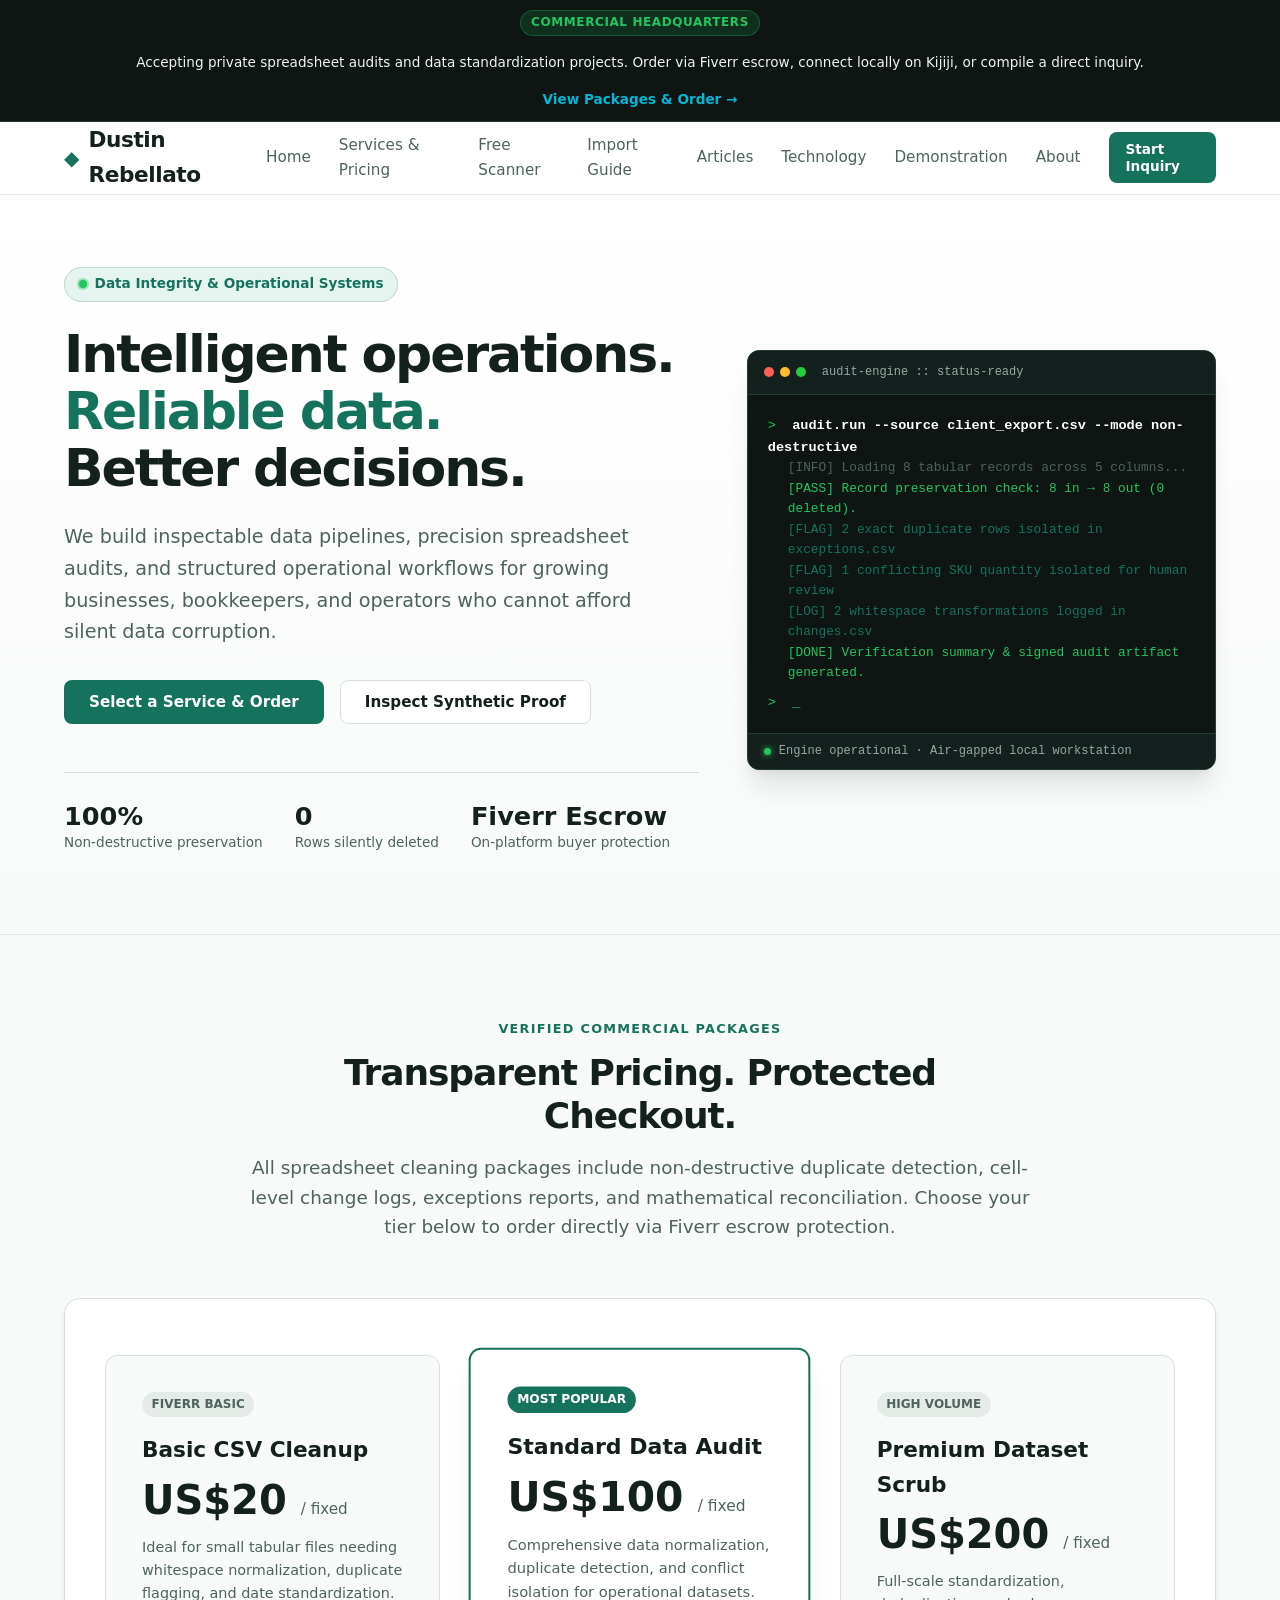
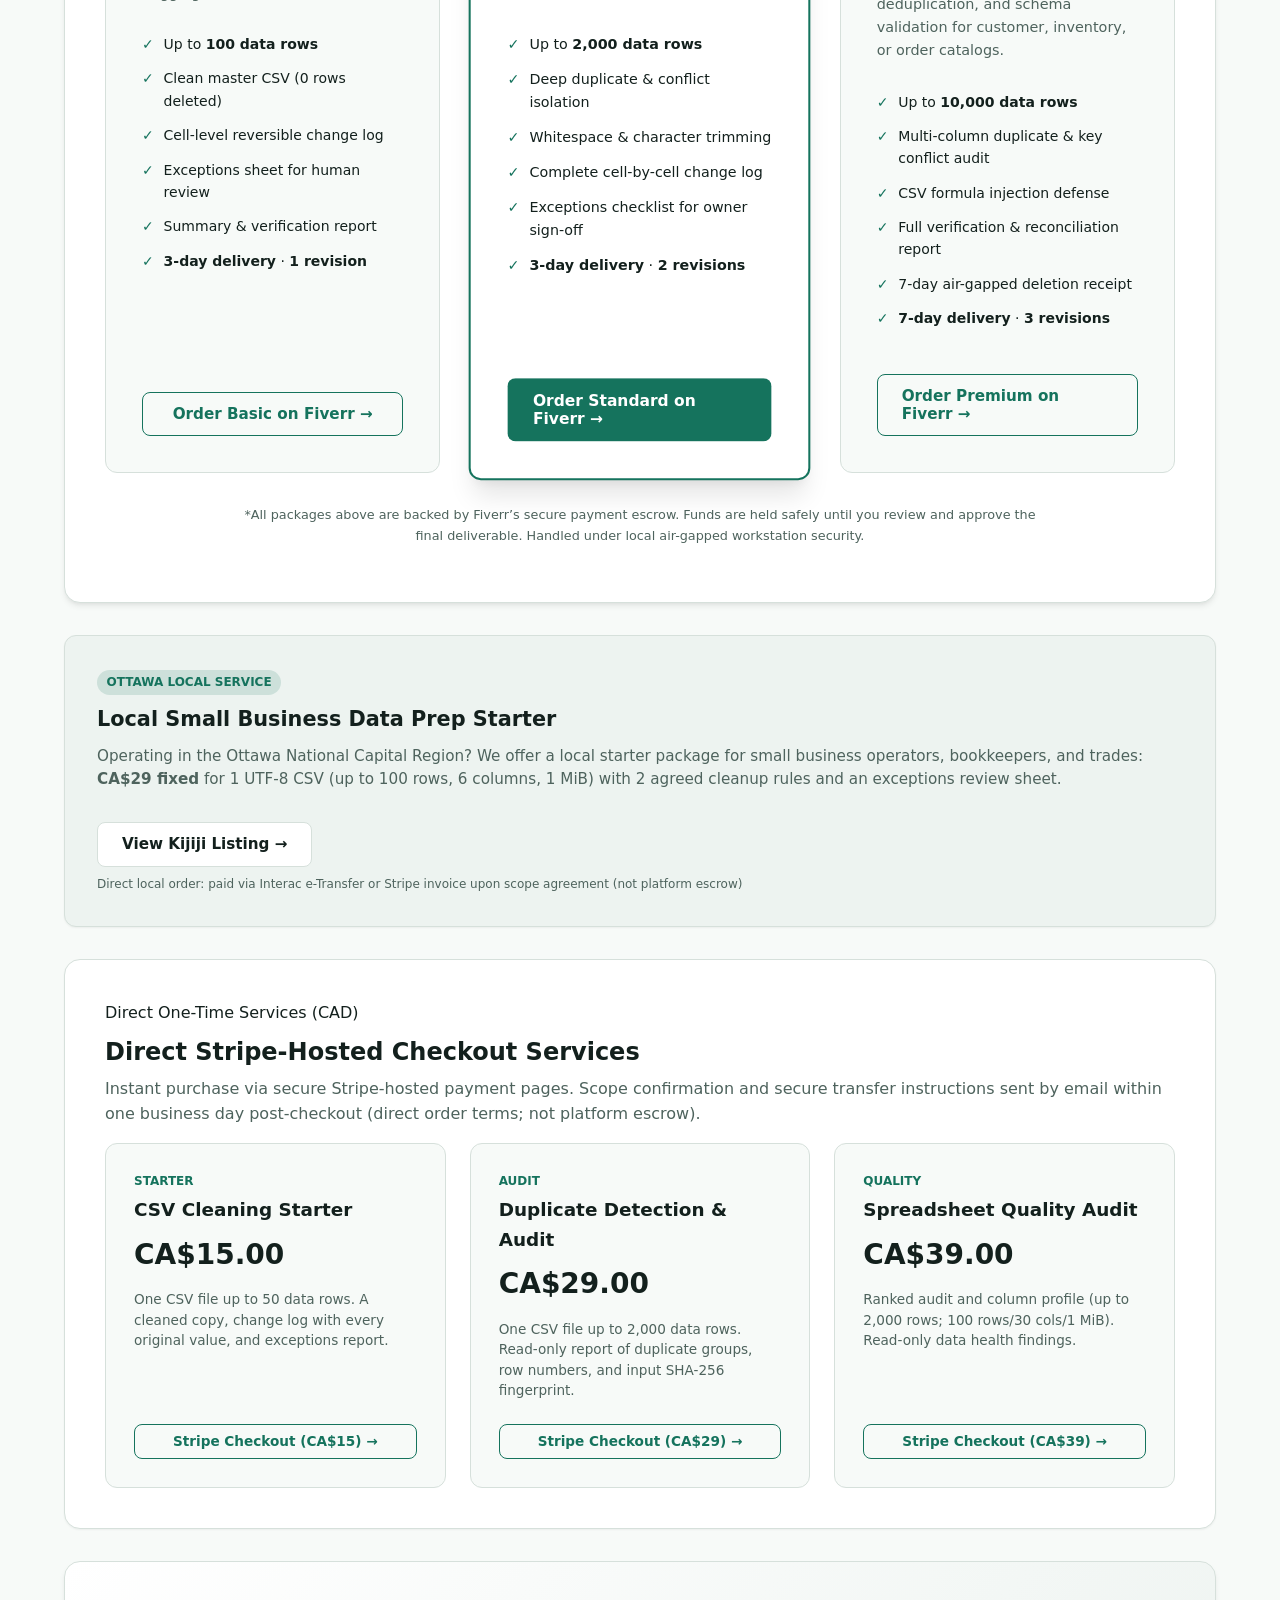
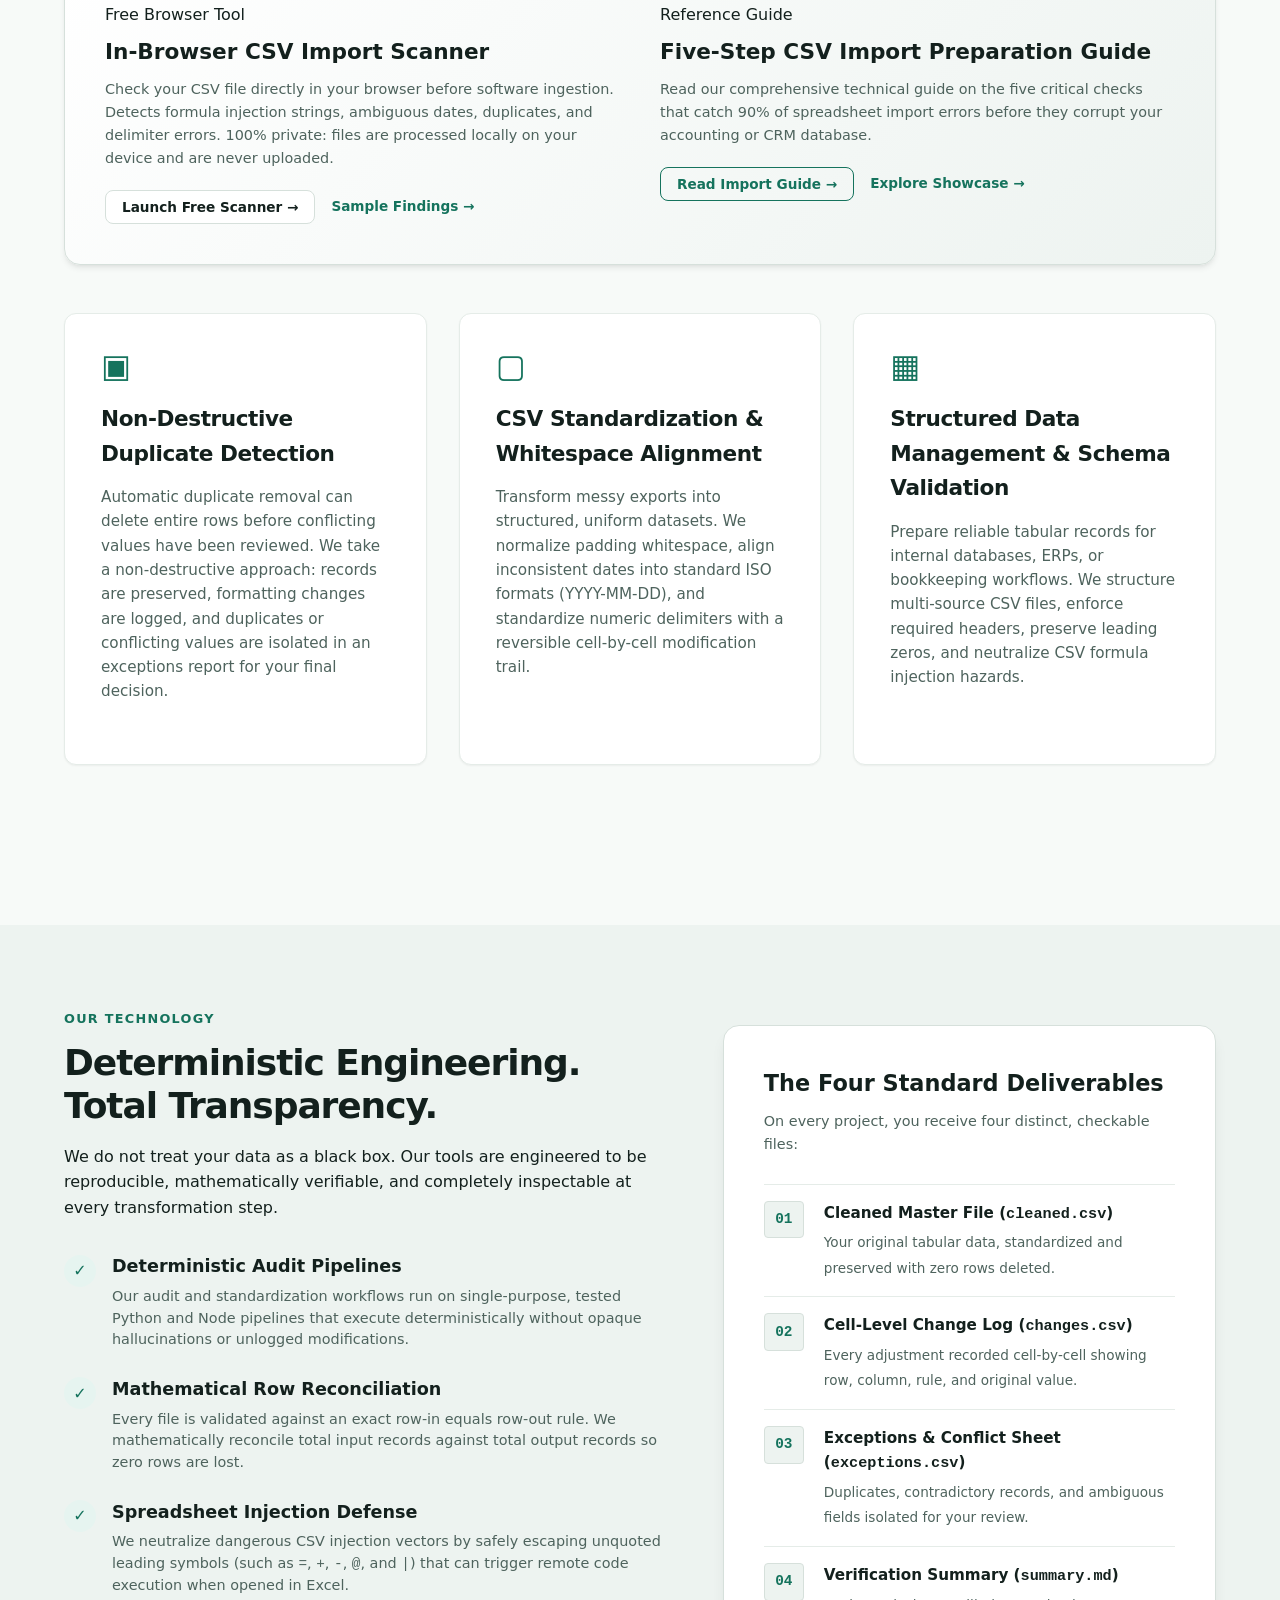
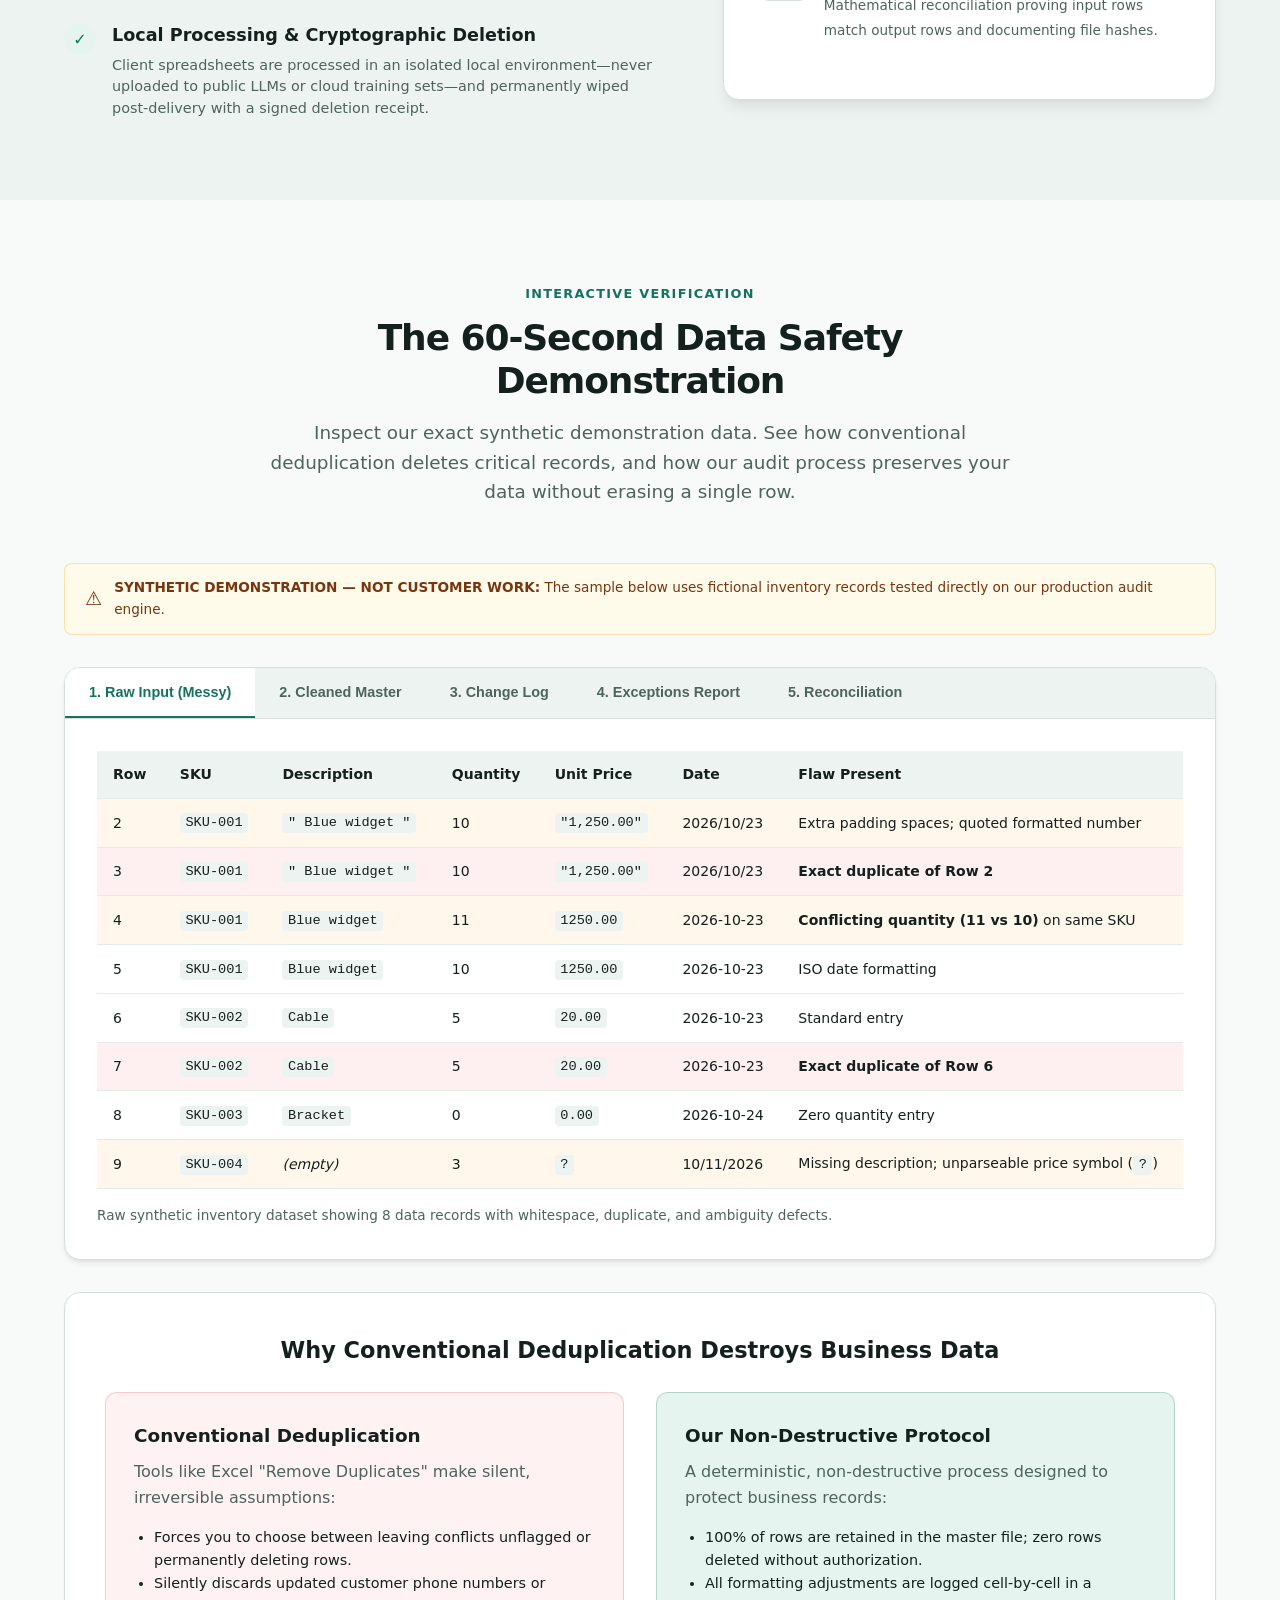
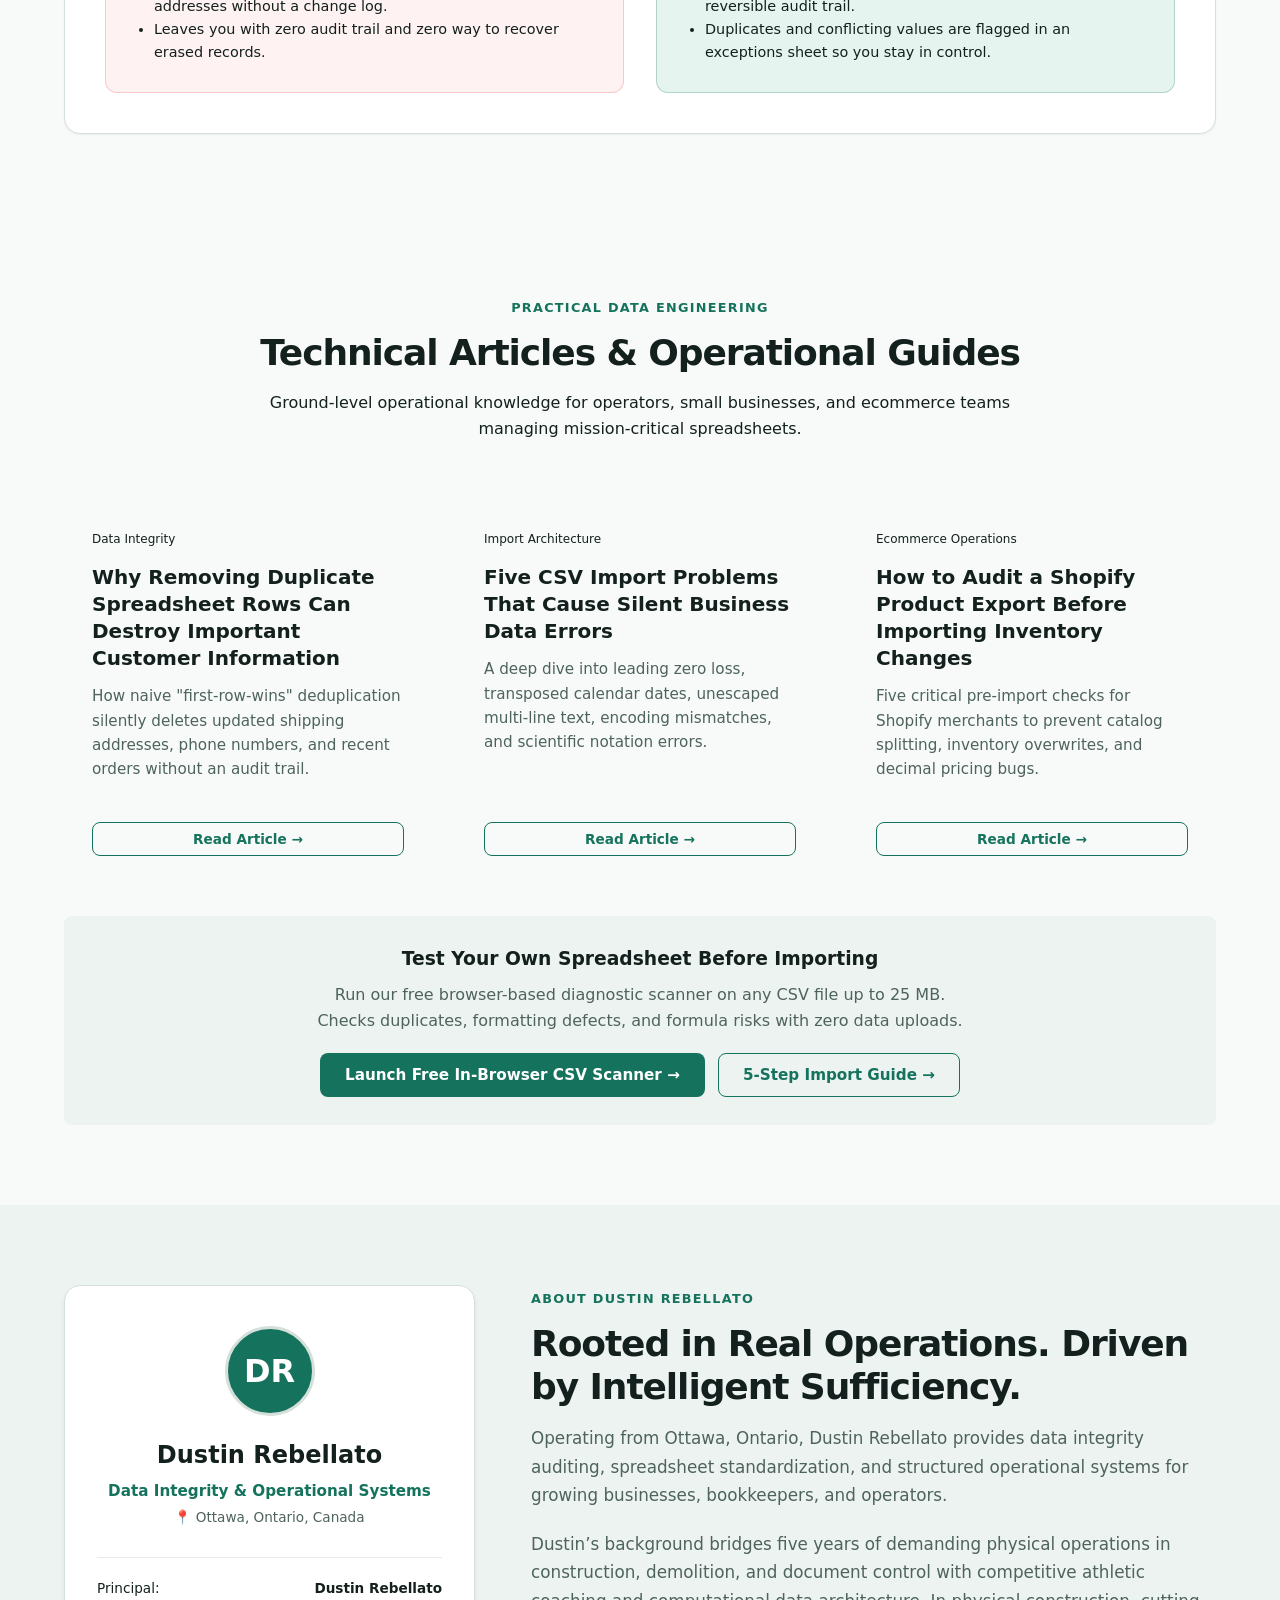
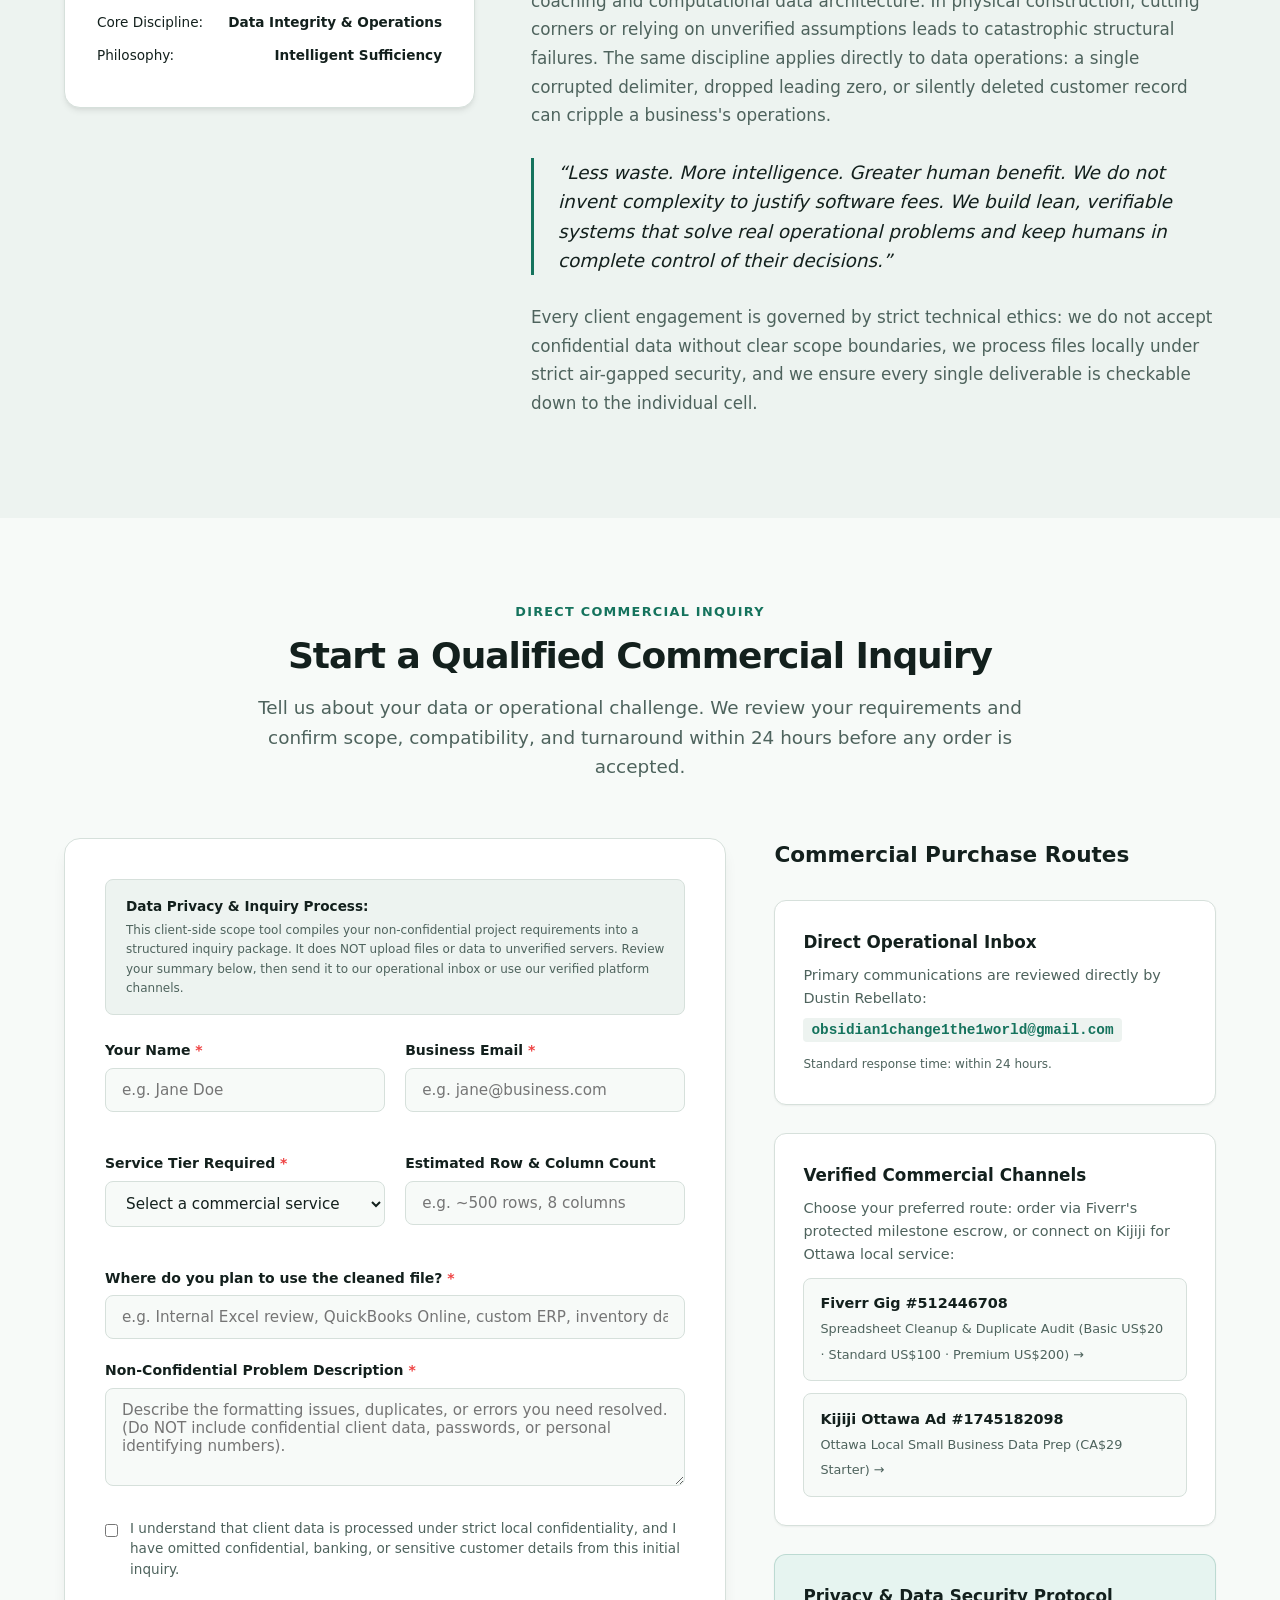
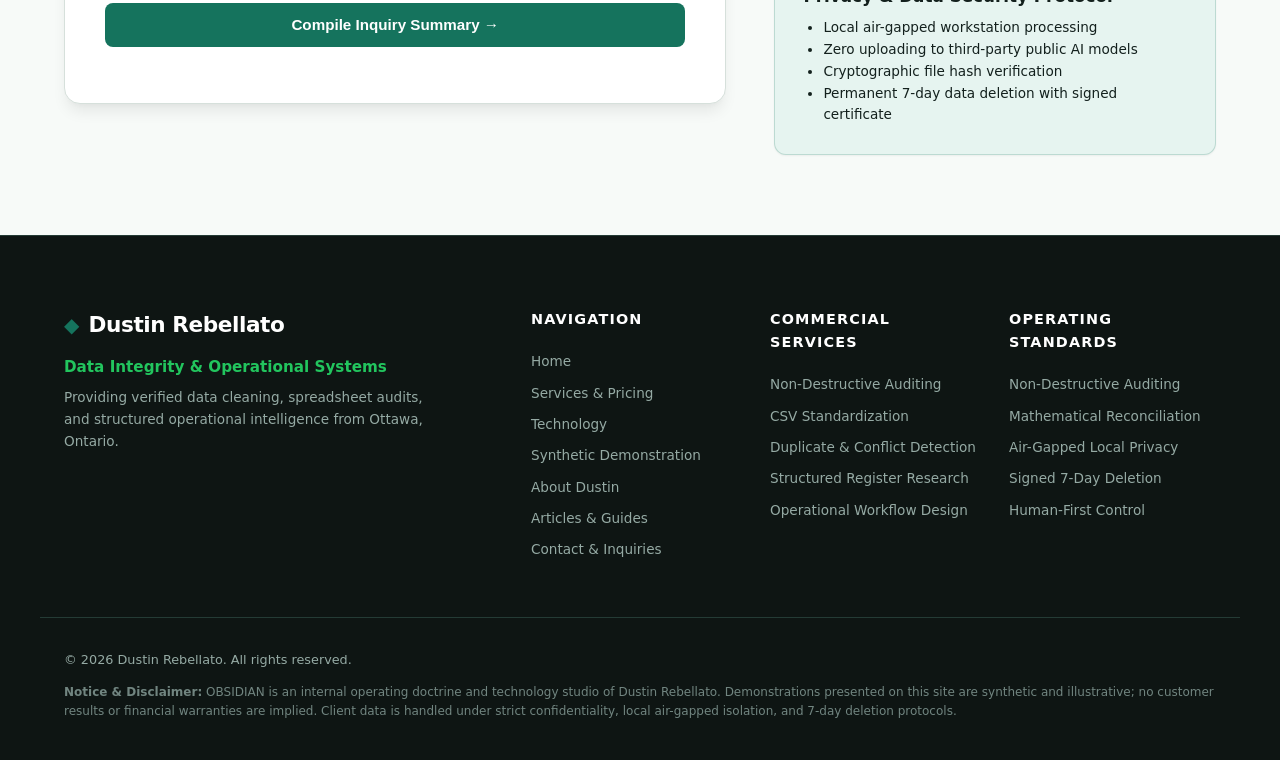
==== commit 5a467c67: "Sprint 001: SEO corrections, search articles, and scanner acquisition funnel - Update canonical URLs" ====
--- a/index.html
+++ b/index.html
@@ -7,6 +7,84 @@
   <meta name="description" content="Precision spreadsheet data cleanup, non-destructive duplicate audits, and structured operational data systems by Dustin Rebellato.">
   <link rel="stylesheet" href="style.css">
   <link rel="icon" href="data:image/svg+xml,<svg xmlns='http://www.w3.org/2000/svg' viewBox='0 0 100 100'><polygon points='50,10 90,50 50,90 10,50' fill='%23176b58'/></svg>">
+  <link rel="canonical" href="https://dustyknucks666-droid.github.io/obsidian-csv-cleaning-starter/">
+  <meta property="og:title" content="Dustin Rebellato — Data Integrity &amp; Operational Systems">
+  <meta property="og:description" content="Precision spreadsheet data cleanup, non-destructive duplicate audits, and structured operational data systems by Dustin Rebellato.">
+  <meta property="og:url" content="https://dustyknucks666-droid.github.io/obsidian-csv-cleaning-starter/">
+  <meta property="og:type" content="website">
+  <meta property="og:image" content="https://dustyknucks666-droid.github.io/obsidian-csv-cleaning-starter/showcase/media/promo-thumbnail.png">
+  <meta property="og:site_name" content="Dustin Rebellato Commercial Systems">
+  <meta name="twitter:card" content="summary_large_image">
+  <meta name="twitter:title" content="Dustin Rebellato — Data Integrity &amp; Operational Systems">
+  <meta name="twitter:description" content="Precision spreadsheet data cleanup, non-destructive duplicate audits, and structured operational systems.">
+  <meta name="twitter:image" content="https://dustyknucks666-droid.github.io/obsidian-csv-cleaning-starter/showcase/media/promo-thumbnail.png">
+  <script type="application/ld+json">
+  {
+    "@context": "https://schema.org",
+    "@type": "ProfessionalService",
+    "name": "Dustin Rebellato Data Integrity & Operational Systems",
+    "url": "https://dustyknucks666-droid.github.io/obsidian-csv-cleaning-starter/",
+    "image": "https://dustyknucks666-droid.github.io/obsidian-csv-cleaning-starter/showcase/media/promo-thumbnail.png",
+    "description": "Precision spreadsheet standardization, non-destructive duplicate audits, and structured operational data management.",
+    "founder": {
+      "@type": "Person",
+      "name": "Dustin Rebellato",
+      "jobTitle": "Data Integrity & Operational Systems Specialist",
+      "address": {
+        "@type": "PostalAddress",
+        "addressLocality": "Ottawa",
+        "addressRegion": "ON",
+        "addressCountry": "CA"
+      }
+    },
+    "address": {
+      "@type": "PostalAddress",
+      "addressLocality": "Ottawa",
+      "addressRegion": "ON",
+      "addressCountry": "CA"
+    },
+    "areaServed": ["Ottawa", "Gatineau", "Canada", "Worldwide"],
+    "knowsAbout": [
+      "Spreadsheet Data Cleanup",
+      "Non-Destructive Duplicate Detection",
+      "CSV Format Standardization",
+      "RFC 4180 Compliance",
+      "Shopify Product Import Auditing",
+      "ERP Data Migration"
+    ],
+    "hasOfferCatalog": {
+      "@type": "OfferCatalog",
+      "name": "Data Integrity & Cleaning Services",
+      "itemListElement": [
+        {
+          "@type": "Offer",
+          "name": "CSV Cleaning Starter (Fiverr Basic)",
+          "price": "20.00",
+          "priceCurrency": "USD",
+          "url": "https://www.fiverr.com/dustinrebellato/clean-standardise-and-flag-your-spreadsheet-with-a-verified-report"
+        },
+        {
+          "@type": "Offer",
+          "name": "Ottawa Local Small Business Starter",
+          "price": "29.00",
+          "priceCurrency": "CAD",
+          "url": "https://www.kijiji.ca/v-buy-sell-other/ottawa/excel-&-csv-cleanup-duplicates-formatting-&-import-problems/1745182098"
+        },
+        {
+          "@type": "Offer",
+          "name": "Direct Stripe Duplicate Detection & Audit",
+          "price": "29.00",
+          "priceCurrency": "CAD",
+          "url": "https://buy.stripe.com/14A5kw1Gf1Eq1BZcnv04801?client_reference_id=guide-page"
+        }
+      ]
+    },
+    "sameAs": [
+      "https://www.fiverr.com/dustinrebellato/clean-standardise-and-flag-your-spreadsheet-with-a-verified-report",
+      "https://www.kijiji.ca/v-buy-sell-other/ottawa/excel-&-csv-cleanup-duplicates-formatting-&-import-problems/1745182098"
+    ]
+  }
+  </script>
 </head>
 <body>
   <a class="skip-link" href="#main-content">Skip to main content</a>
@@ -38,6 +116,7 @@
           <li><a href="#services" class="nav-link">Services &amp; Pricing</a></li>
           <li><a href="scanner/" class="nav-link">Free Scanner</a></li>
           <li><a href="csv-import-guide.html" class="nav-link">Import Guide</a></li>
+          <li><a href="#articles" class="nav-link">Articles</a></li>
           <li><a href="#technology" class="nav-link">Technology</a></li>
           <li><a href="#demonstrations" class="nav-link">Demonstration</a></li>
           <li><a href="#about" class="nav-link">About</a></li>
@@ -737,6 +816,80 @@
       </div>
     </section>
 
+    
+    <!-- Technical Articles & Resources Section -->
+    <section class="articles-section section-padding" id="articles">
+      <div class="container">
+        <div class="section-header text-center">
+          <span class="section-eyebrow">Practical Data Engineering</span>
+          <h2 class="section-title">Technical Articles &amp; Operational Guides</h2>
+          <p class="section-subtitle">
+            Ground-level operational knowledge for operators, small businesses, and ecommerce teams managing mission-critical spreadsheets.
+          </p>
+        </div>
+
+        <div class="articles-grid" style="display:grid; grid-template-columns:repeat(auto-fit, minmax(280px, 1fr)); gap:1.5rem; margin-top:2.5rem;">
+          <!-- Article Card 1 -->
+          <article class="card article-card" style="display:flex; flex-direction:column; justify-content:space-between; padding:1.75rem; border:1px solid var(--border-color); border-radius:8px; background:var(--bg-card);">
+            <div>
+              <span class="badge" style="font-size:0.75rem;">Data Integrity</span>
+              <h3 style="font-size:1.25rem; margin:0.8rem 0; color:var(--text-heading); line-height:1.35;">
+                Why Removing Duplicate Spreadsheet Rows Can Destroy Important Customer Information
+              </h3>
+              <p class="text-muted" style="font-size:0.95rem; line-height:1.6;">
+                How naive "first-row-wins" deduplication silently deletes updated shipping addresses, phone numbers, and recent orders without an audit trail.
+              </p>
+            </div>
+            <div style="margin-top:1.5rem; border-top:1px solid var(--border-color); padding-top:1rem;">
+              <a href="articles/duplicate-removal-risks.html" class="btn btn-sm btn-outline btn-block">Read Article &rarr;</a>
+            </div>
+          </article>
+
+          <!-- Article Card 2 -->
+          <article class="card article-card" style="display:flex; flex-direction:column; justify-content:space-between; padding:1.75rem; border:1px solid var(--border-color); border-radius:8px; background:var(--bg-card);">
+            <div>
+              <span class="badge" style="font-size:0.75rem;">Import Architecture</span>
+              <h3 style="font-size:1.25rem; margin:0.8rem 0; color:var(--text-heading); line-height:1.35;">
+                Five CSV Import Problems That Cause Silent Business Data Errors
+              </h3>
+              <p class="text-muted" style="font-size:0.95rem; line-height:1.6;">
+                A deep dive into leading zero loss, transposed calendar dates, unescaped multi-line text, encoding mismatches, and scientific notation errors.
+              </p>
+            </div>
+            <div style="margin-top:1.5rem; border-top:1px solid var(--border-color); padding-top:1rem;">
+              <a href="articles/five-csv-import-problems.html" class="btn btn-sm btn-outline btn-block">Read Article &rarr;</a>
+            </div>
+          </article>
+
+          <!-- Article Card 3 -->
+          <article class="card article-card" style="display:flex; flex-direction:column; justify-content:space-between; padding:1.75rem; border:1px solid var(--border-color); border-radius:8px; background:var(--bg-card);">
+            <div>
+              <span class="badge" style="font-size:0.75rem;">Ecommerce Operations</span>
+              <h3 style="font-size:1.25rem; margin:0.8rem 0; color:var(--text-heading); line-height:1.35;">
+                How to Audit a Shopify Product Export Before Importing Inventory Changes
+              </h3>
+              <p class="text-muted" style="font-size:0.95rem; line-height:1.6;">
+                Five critical pre-import checks for Shopify merchants to prevent catalog splitting, inventory overwrites, and decimal pricing bugs.
+              </p>
+            </div>
+            <div style="margin-top:1.5rem; border-top:1px solid var(--border-color); padding-top:1rem;">
+              <a href="articles/shopify-inventory-audit.html" class="btn btn-sm btn-outline btn-block">Read Article &rarr;</a>
+            </div>
+          </article>
+        </div>
+
+        <!-- Banner to Free Scanner -->
+        <div class="callout-banner mt-4" style="background:var(--bg-alt); border:2px dashed var(--primary-accent); border-radius:8px; padding:1.75rem; text-align:center;">
+          <h3 style="margin-top:0; color:var(--primary-accent);">Test Your Own Spreadsheet Before Importing</h3>
+          <p class="text-muted" style="max-width:650px; margin:0.5rem auto 1.25rem;">
+            Run our free browser-based diagnostic scanner on any CSV file up to 25 MB. Checks duplicates, formatting defects, and formula risks with zero data uploads.
+          </p>
+          <a href="scanner/" class="btn btn-primary">Launch Free In-Browser CSV Scanner &rarr;</a>
+          <a href="csv-import-guide.html" class="btn btn-outline" style="margin-left:0.5rem;">5-Step Import Guide &rarr;</a>
+        </div>
+      </div>
+    </section>
+
     <!-- About the Founder Section -->
     <section class="about-section section-padding bg-alt" id="about">
       <div class="container about-grid">
@@ -951,6 +1104,7 @@
             <li><a href="#technology">Technology</a></li>
             <li><a href="#demonstrations">Synthetic Demonstration</a></li>
             <li><a href="#about">About Dustin</a></li>
+            <li><a href="#articles">Articles &amp; Guides</a></li>
             <li><a href="#contact">Contact &amp; Inquiries</a></li>
           </ul>
         </div>
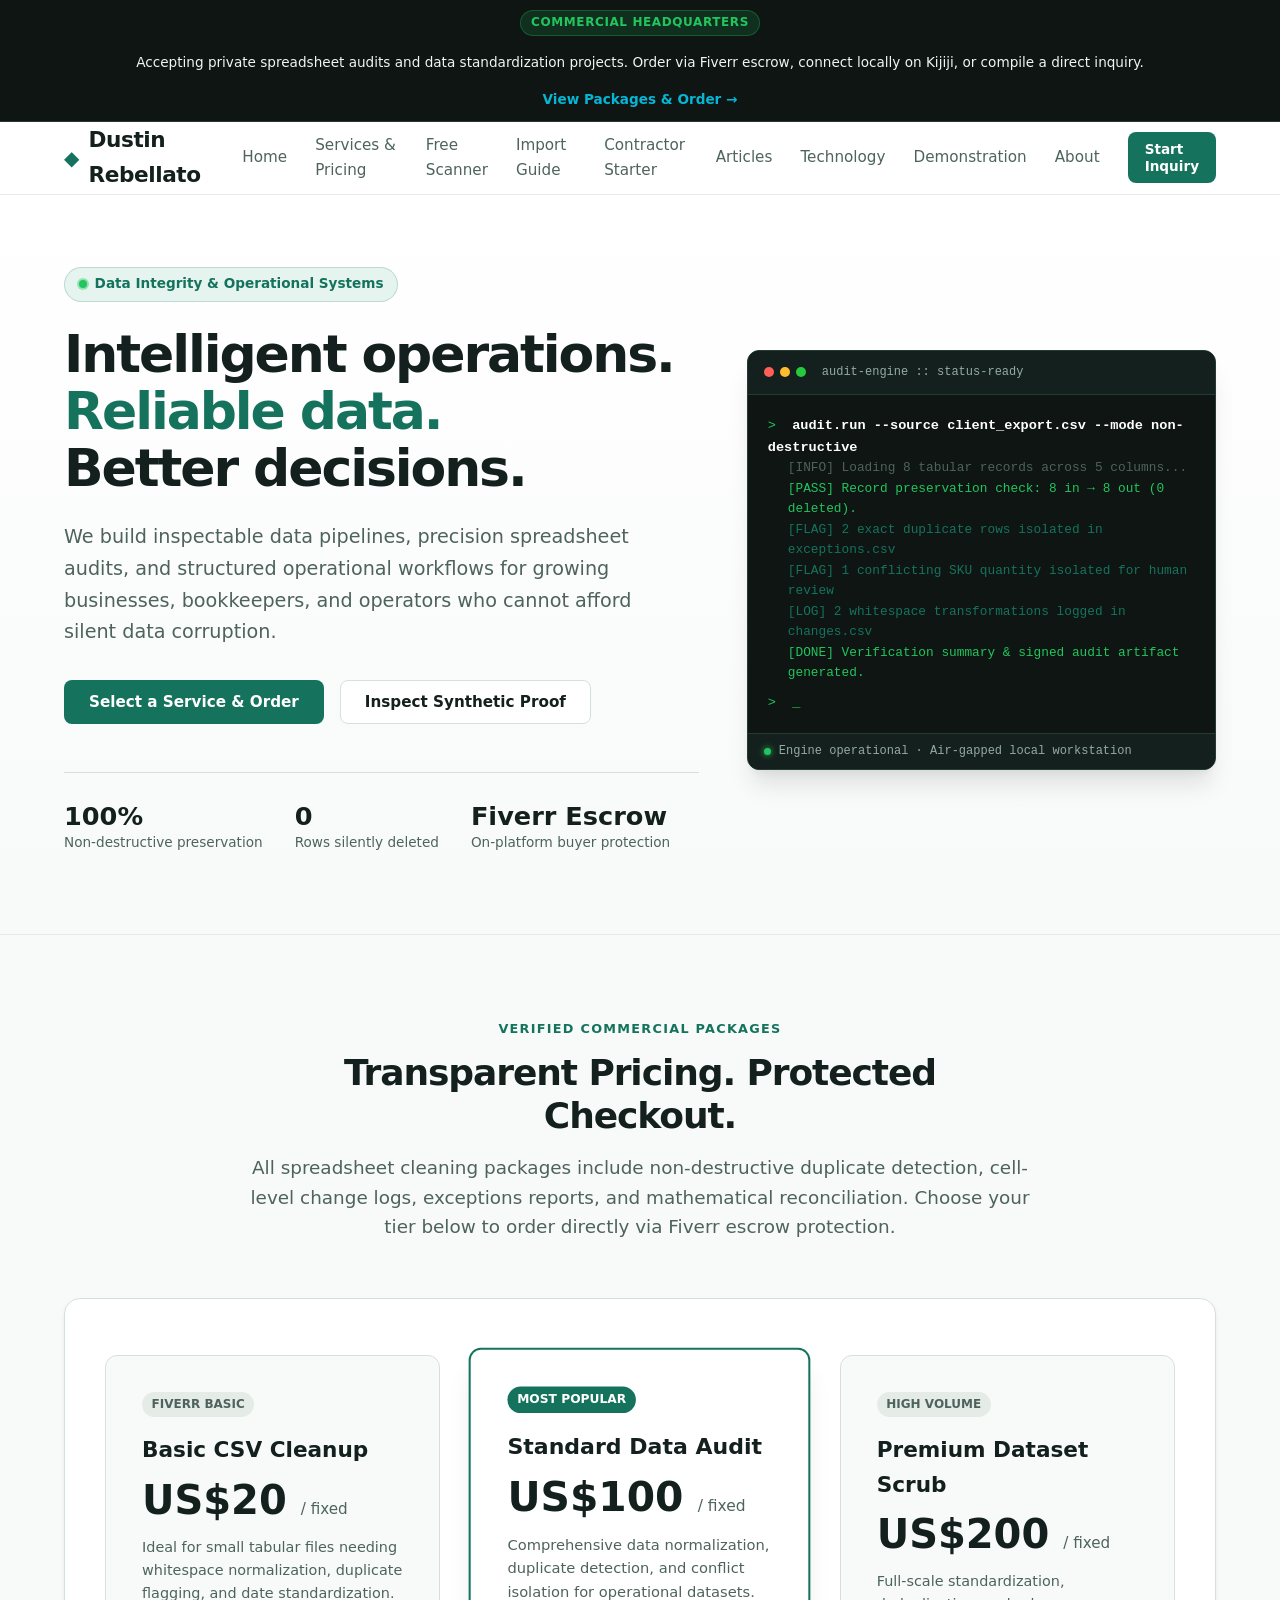
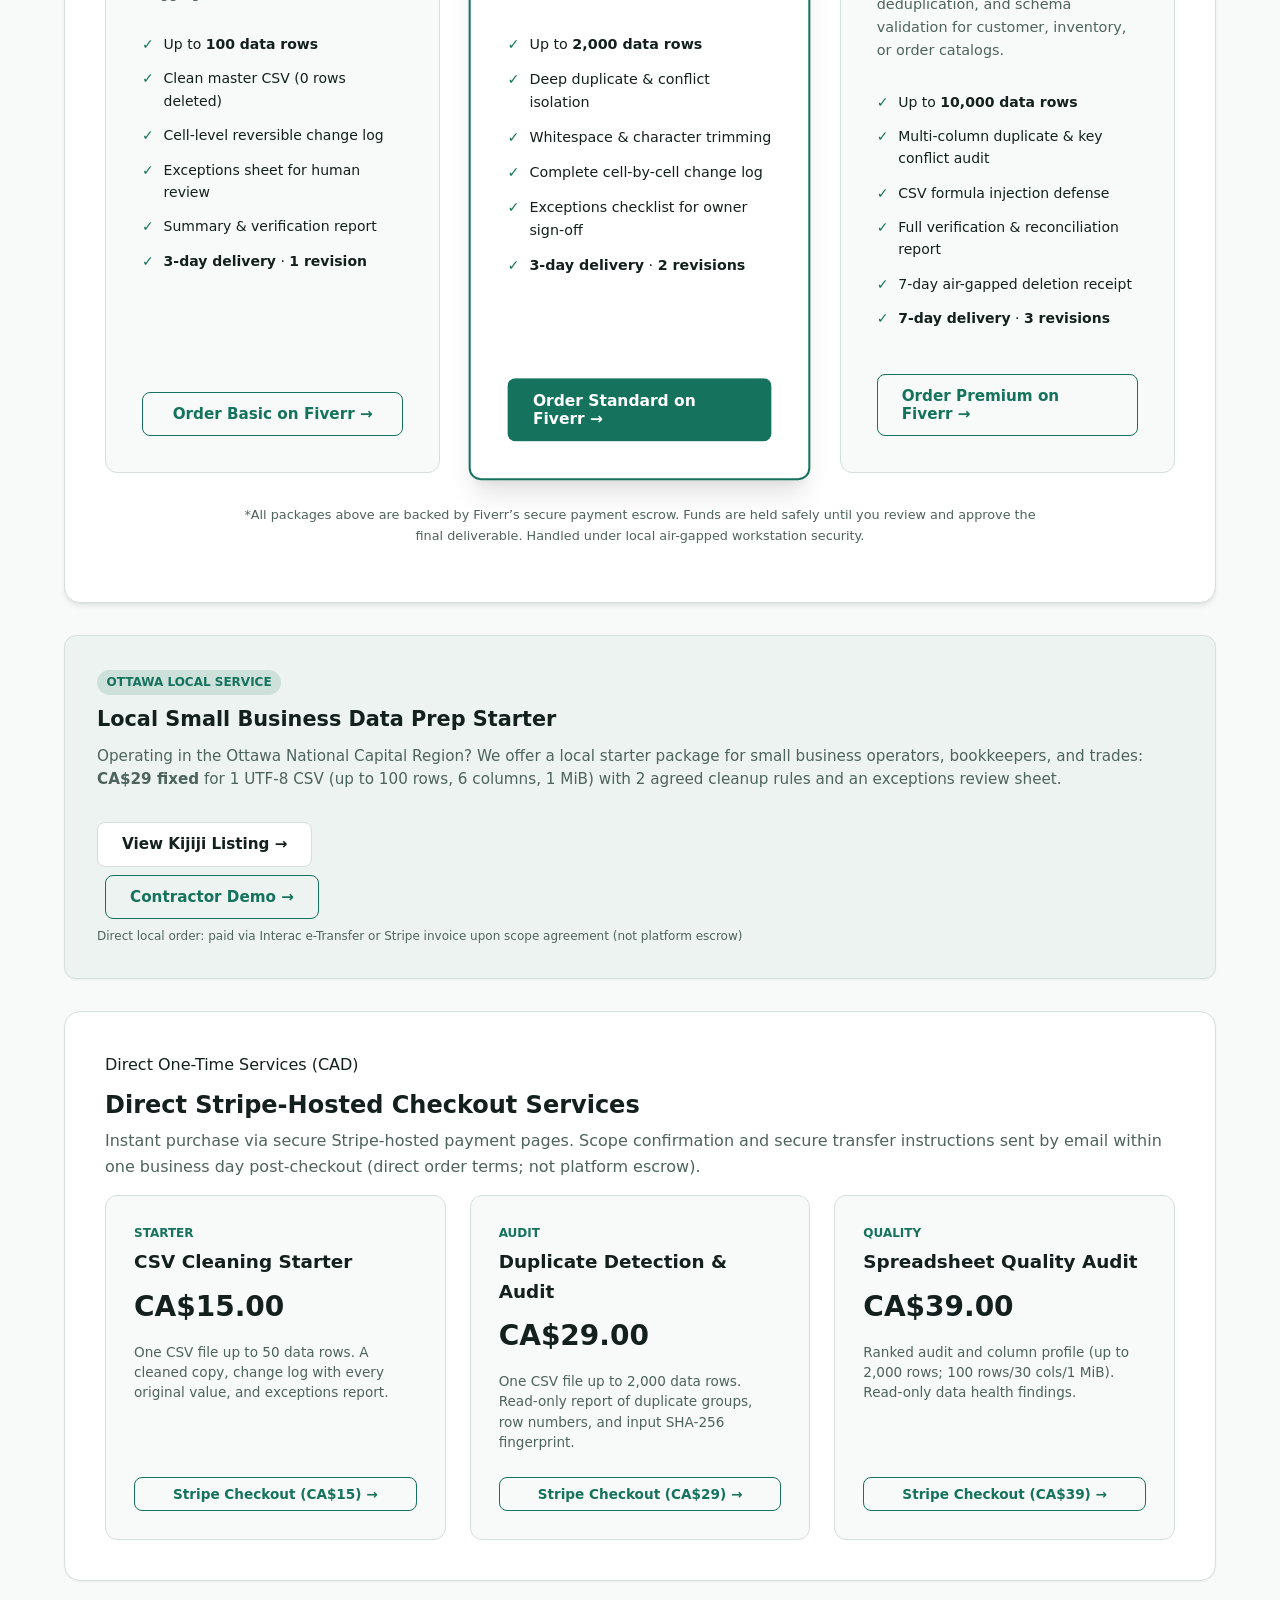
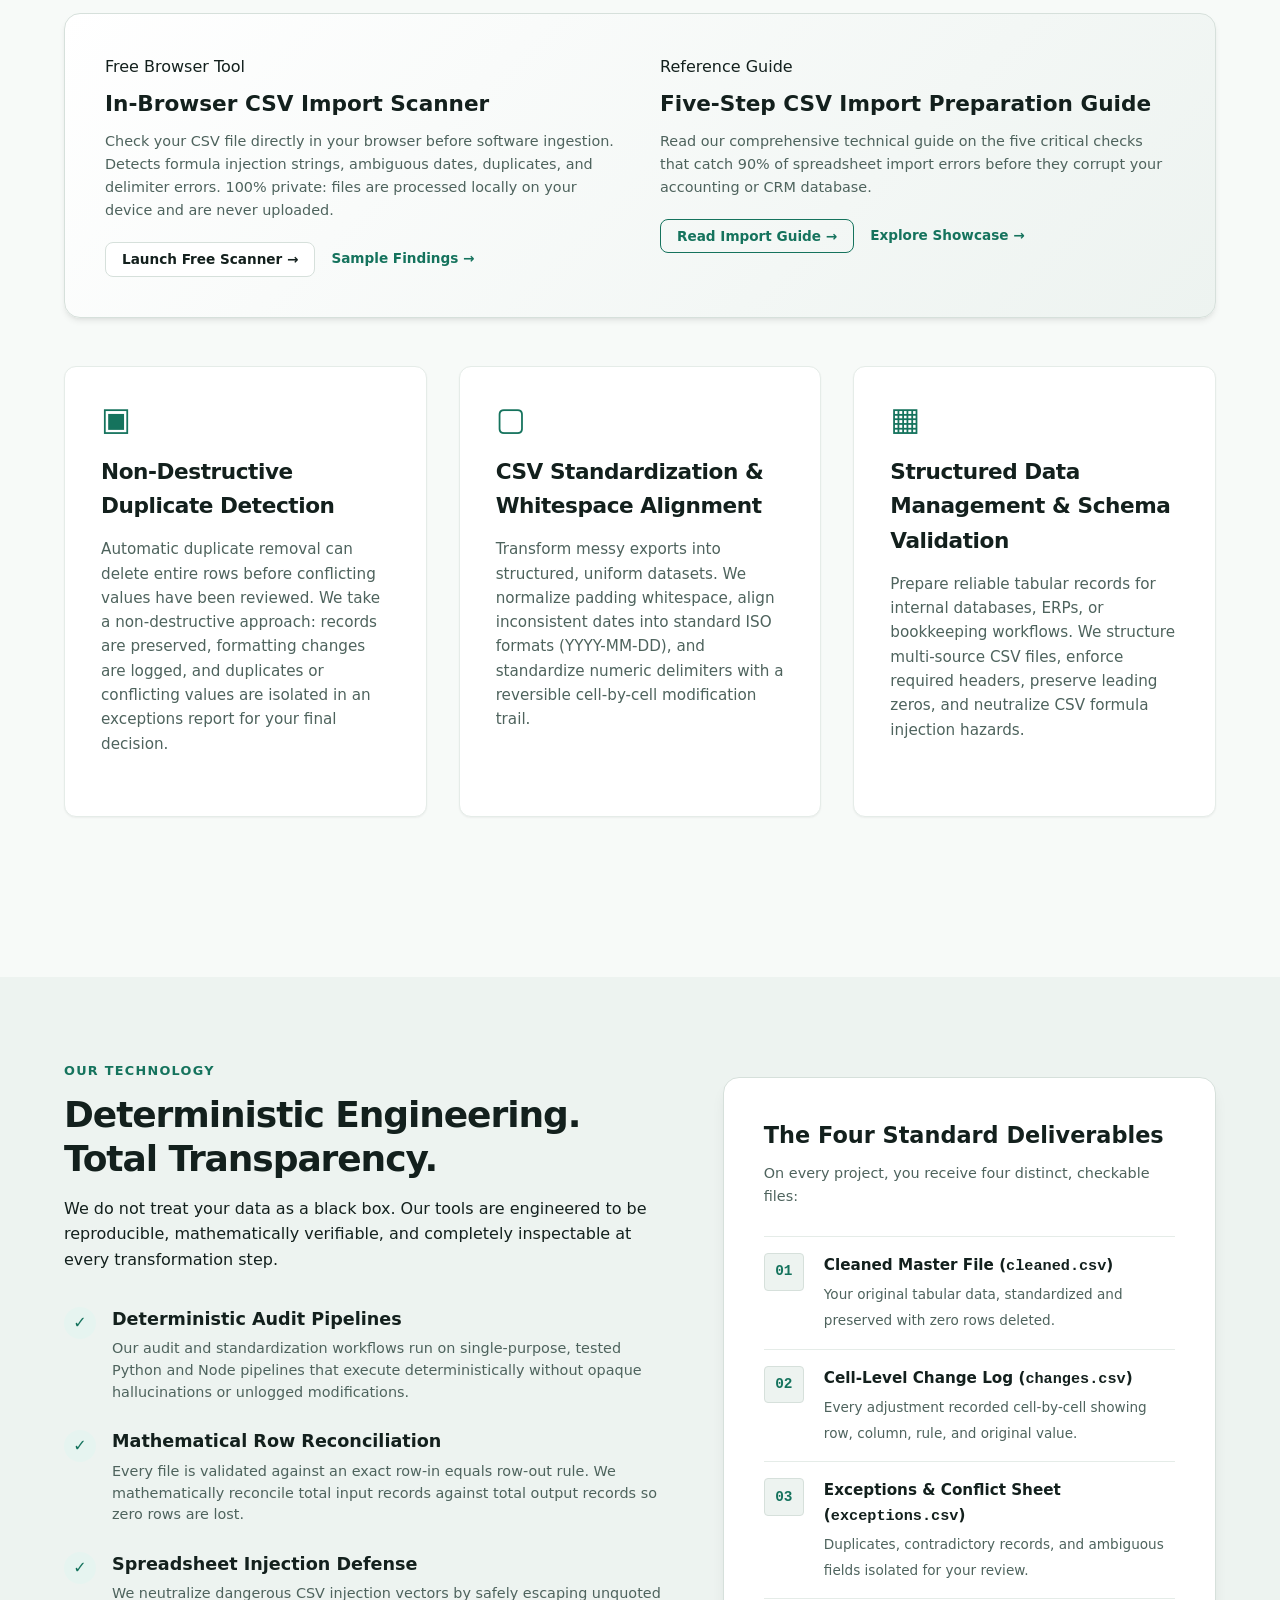
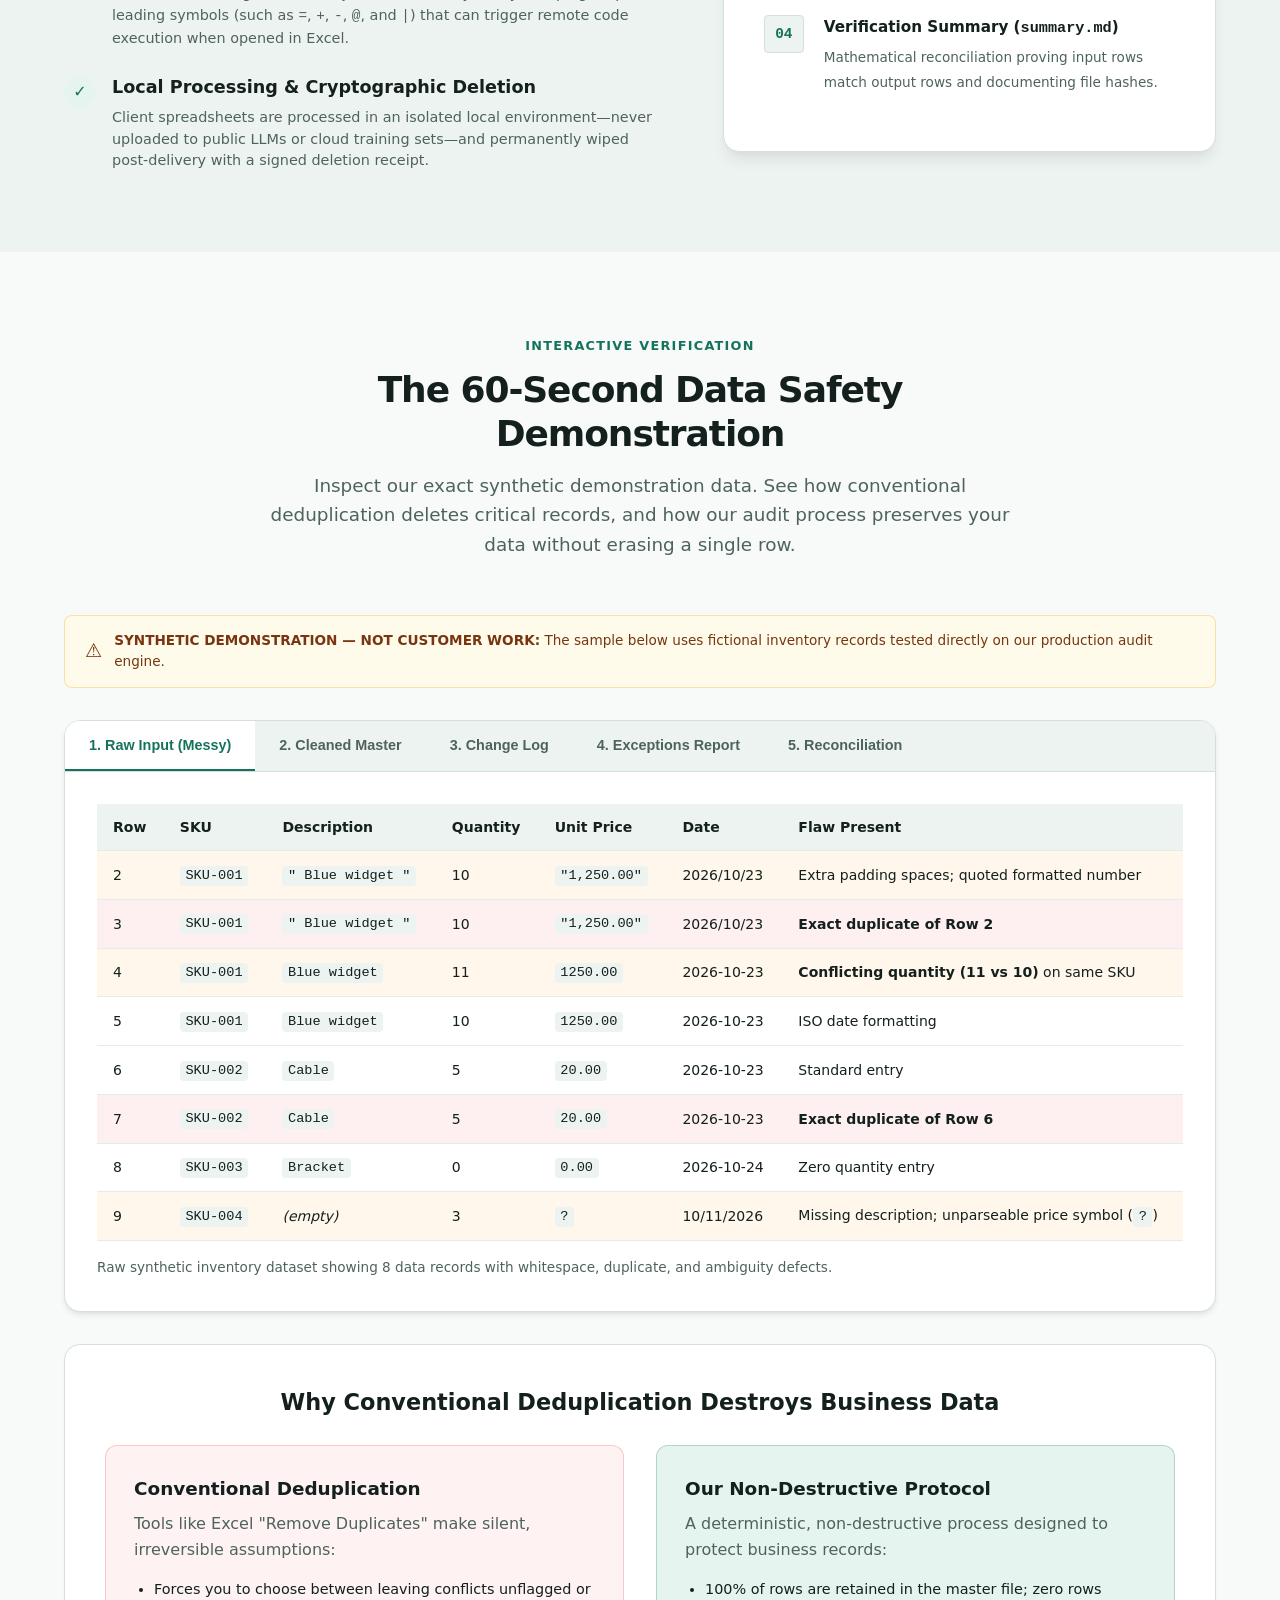
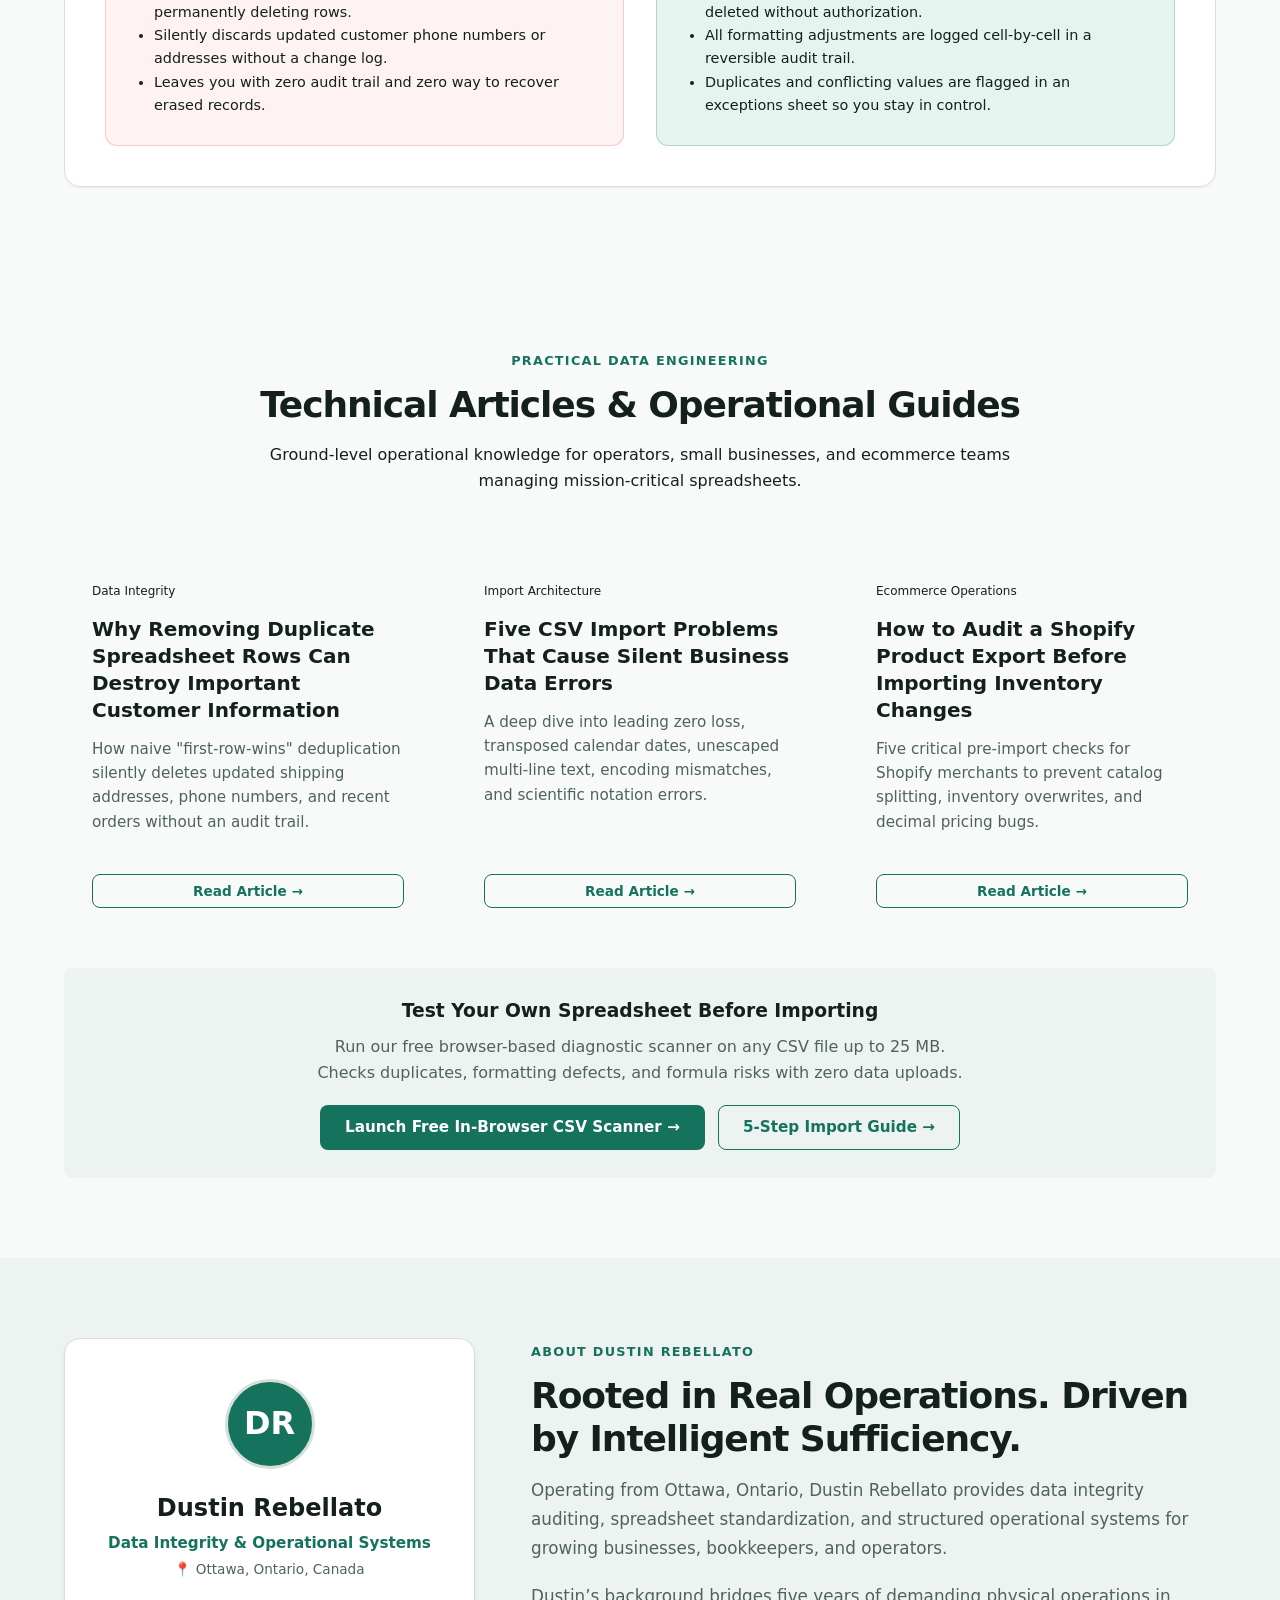
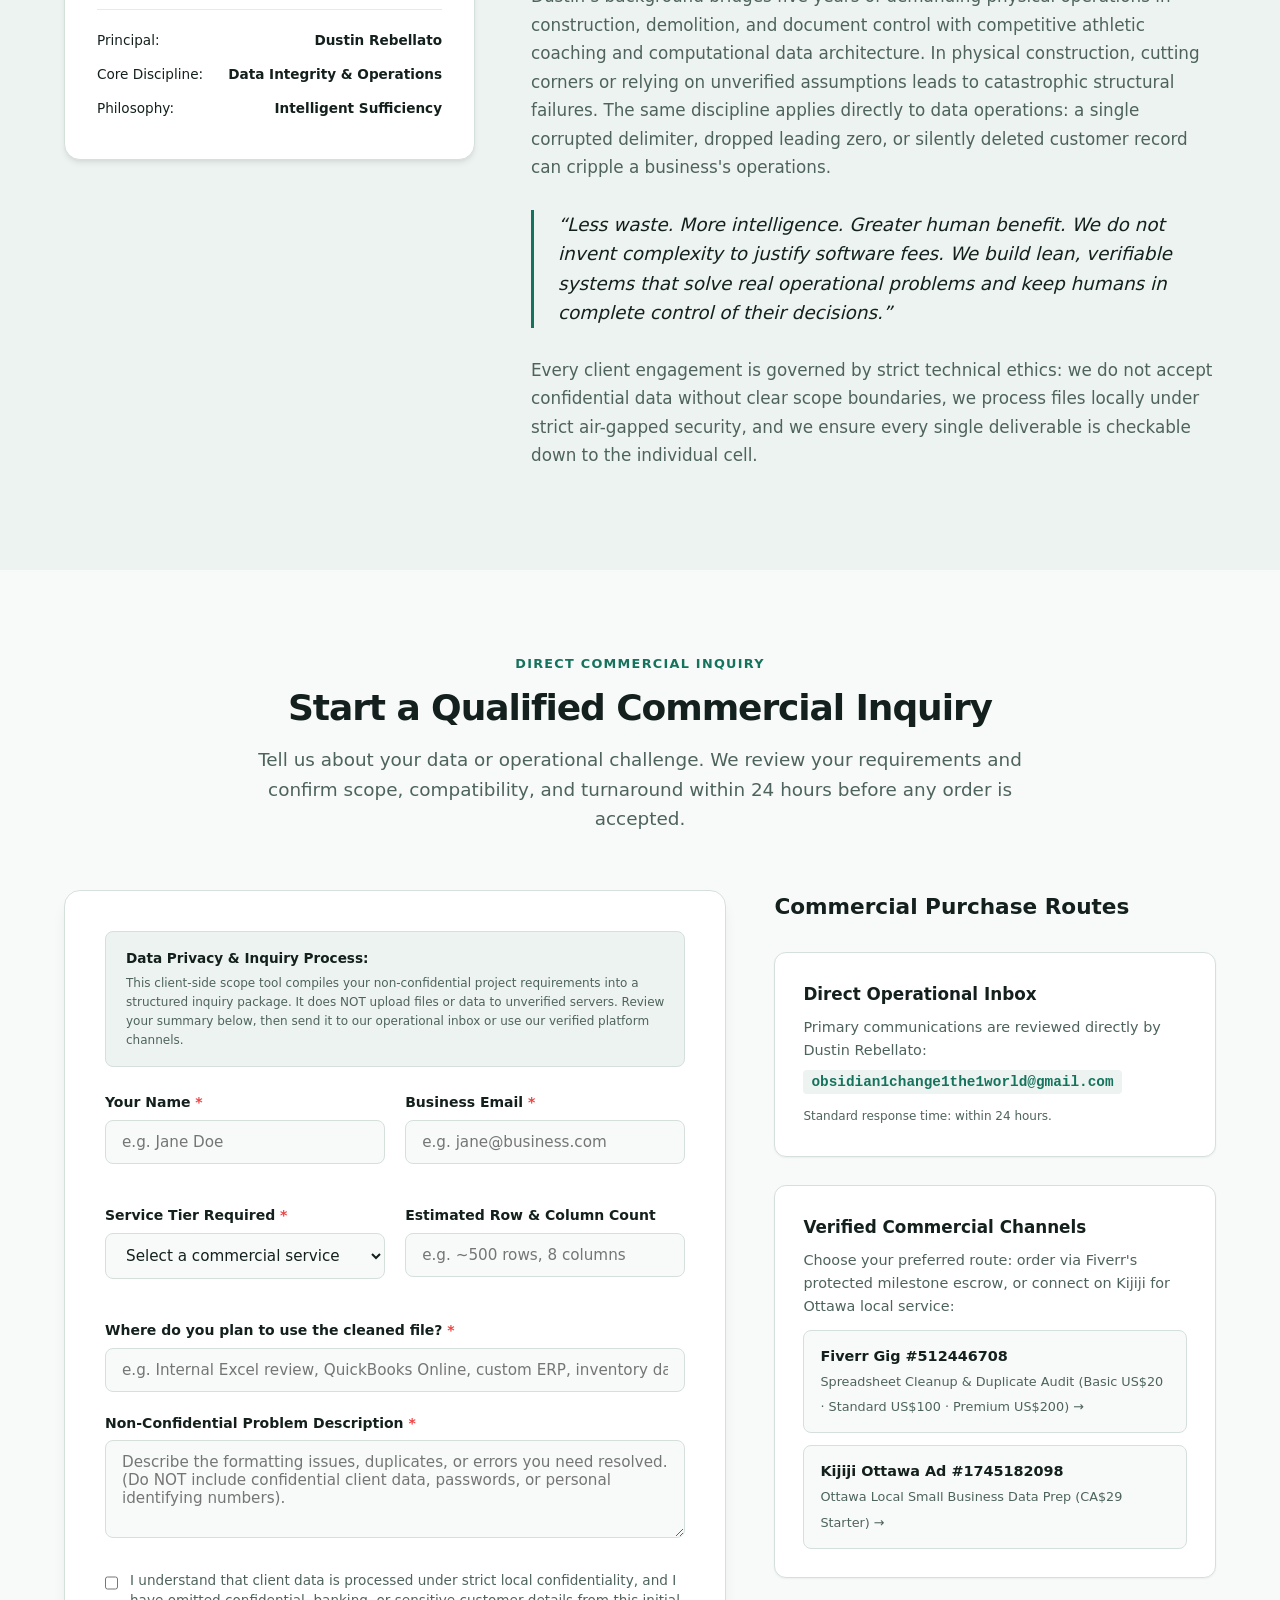
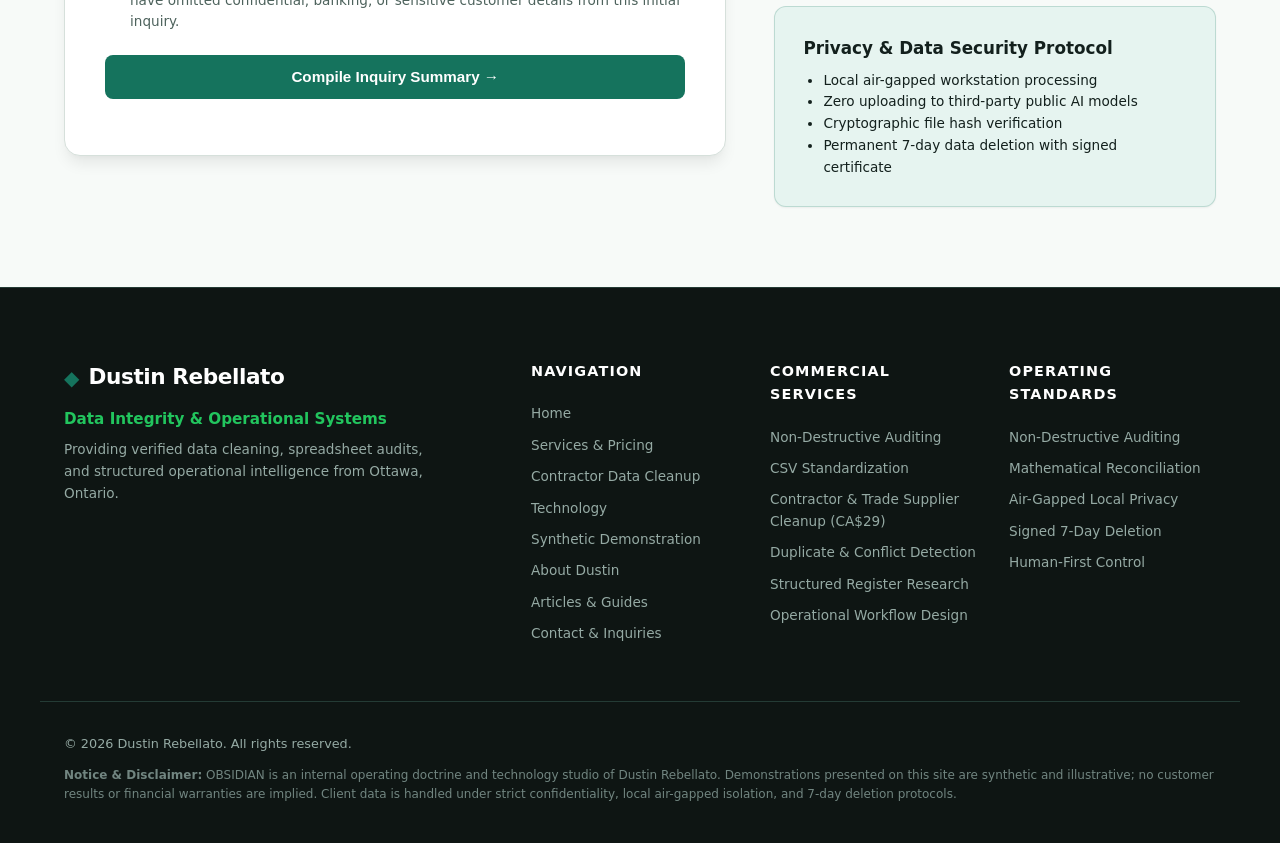
==== commit 405b5f7b: "Sprint 006: Publish contractor data cleanup landing page and verified synthetic demo assets - Add si" ====
--- a/index.html
+++ b/index.html
@@ -116,6 +116,7 @@
           <li><a href="#services" class="nav-link">Services &amp; Pricing</a></li>
           <li><a href="scanner/" class="nav-link">Free Scanner</a></li>
           <li><a href="csv-import-guide.html" class="nav-link">Import Guide</a></li>
+          <li><a href="contractors.html" class="nav-link">Contractor Starter</a></li>
           <li><a href="#articles" class="nav-link">Articles</a></li>
           <li><a href="#technology" class="nav-link">Technology</a></li>
           <li><a href="#demonstrations" class="nav-link">Demonstration</a></li>
@@ -276,6 +277,7 @@
             </div>
             <div class="local-service-action">
               <a href="https://www.kijiji.ca/v-buy-sell-other/ottawa/excel-&-csv-cleanup-duplicates-formatting-&-import-problems/1745182098" target="_blank" rel="noopener noreferrer" class="btn btn-secondary">View Kijiji Listing &rarr;</a>
+              <a href="contractors.html" class="btn btn-outline" style="margin-left:0.5rem;">Contractor Demo &rarr;</a>
               <span class="local-payment-note">Direct local order: paid via Interac e-Transfer or Stripe invoice upon scope agreement (not platform escrow)</span>
             </div>
           </div>
@@ -1101,6 +1103,7 @@
           <ul>
             <li><a href="#home">Home</a></li>
             <li><a href="#services">Services &amp; Pricing</a></li>
+            <li><a href="contractors.html">Contractor Data Cleanup</a></li>
             <li><a href="#technology">Technology</a></li>
             <li><a href="#demonstrations">Synthetic Demonstration</a></li>
             <li><a href="#about">About Dustin</a></li>
@@ -1114,6 +1117,7 @@
           <ul>
             <li><a href="#services">Non-Destructive Auditing</a></li>
             <li><a href="#services">CSV Standardization</a></li>
+            <li><a href="contractors.html">Contractor &amp; Trade Supplier Cleanup (CA$29)</a></li>
             <li><a href="#services">Duplicate &amp; Conflict Detection</a></li>
             <li><a href="#services">Structured Register Research</a></li>
             <li><a href="#services">Operational Workflow Design</a></li>
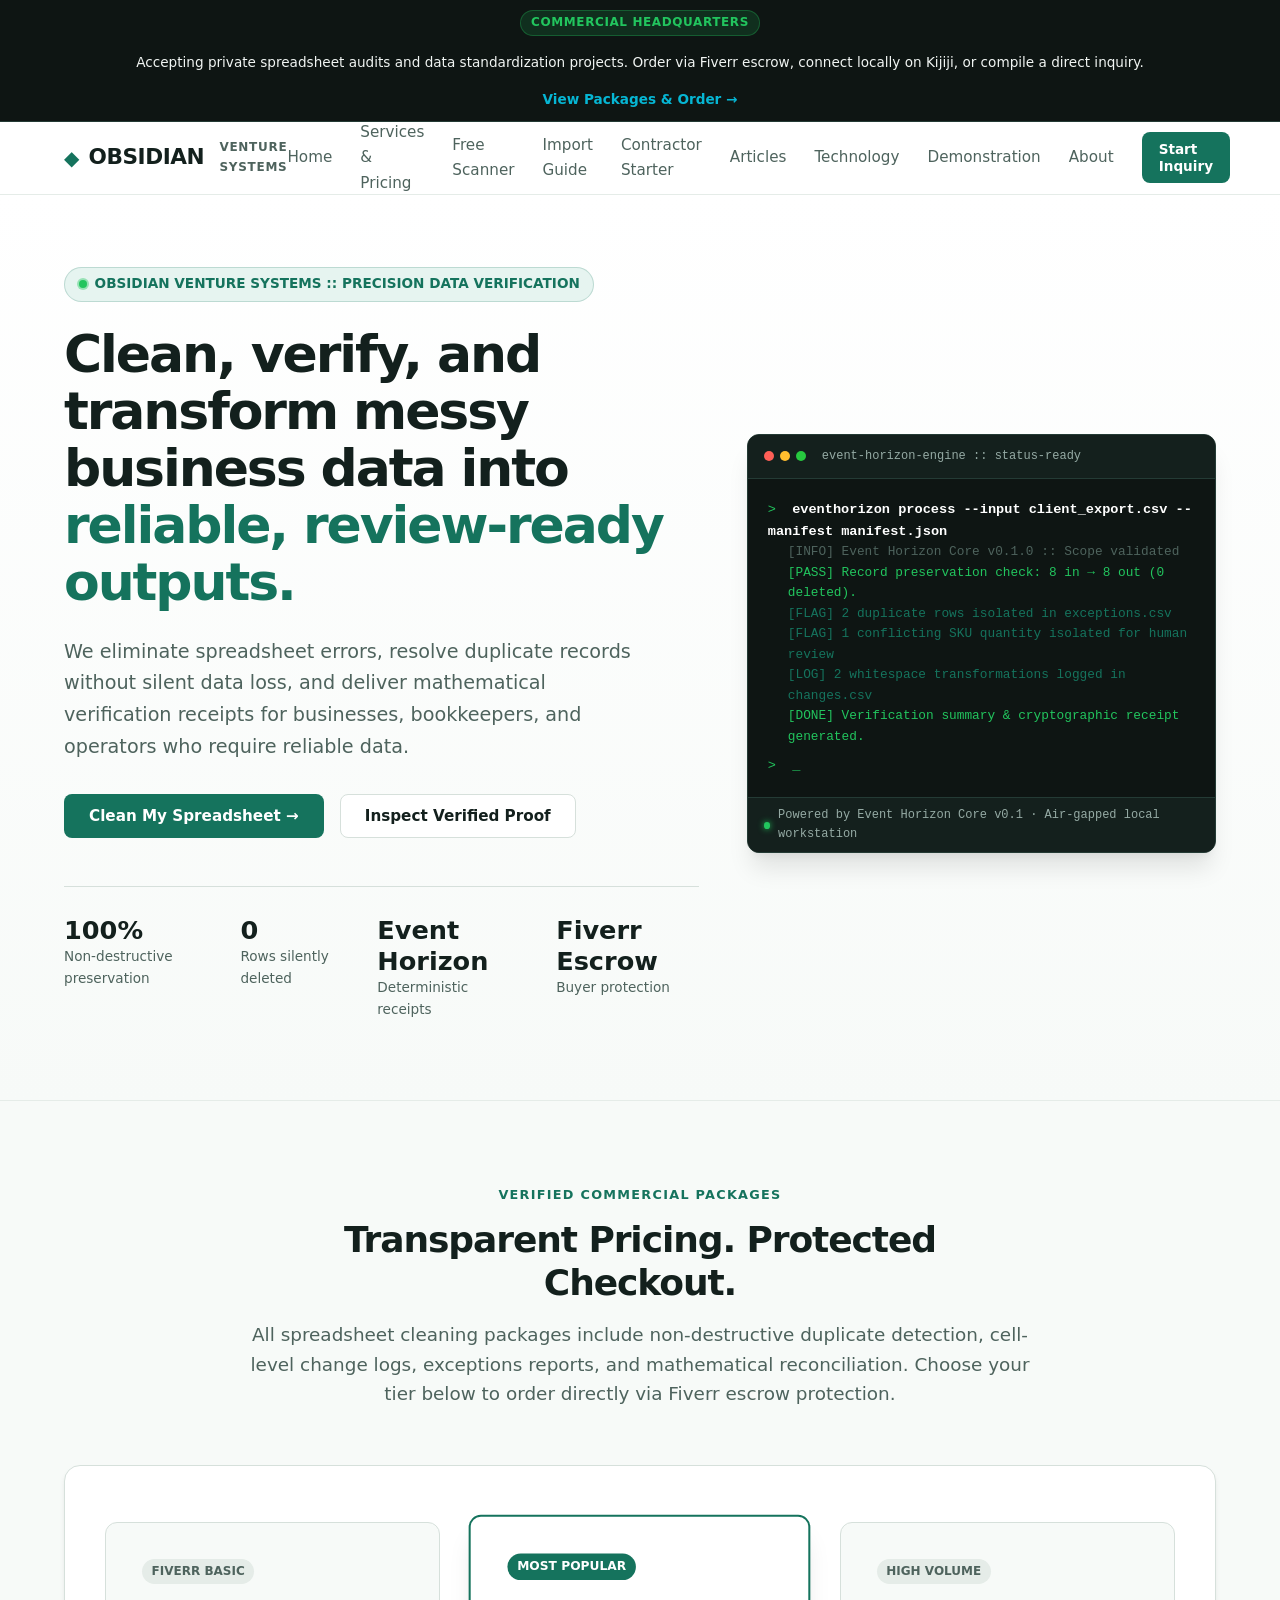
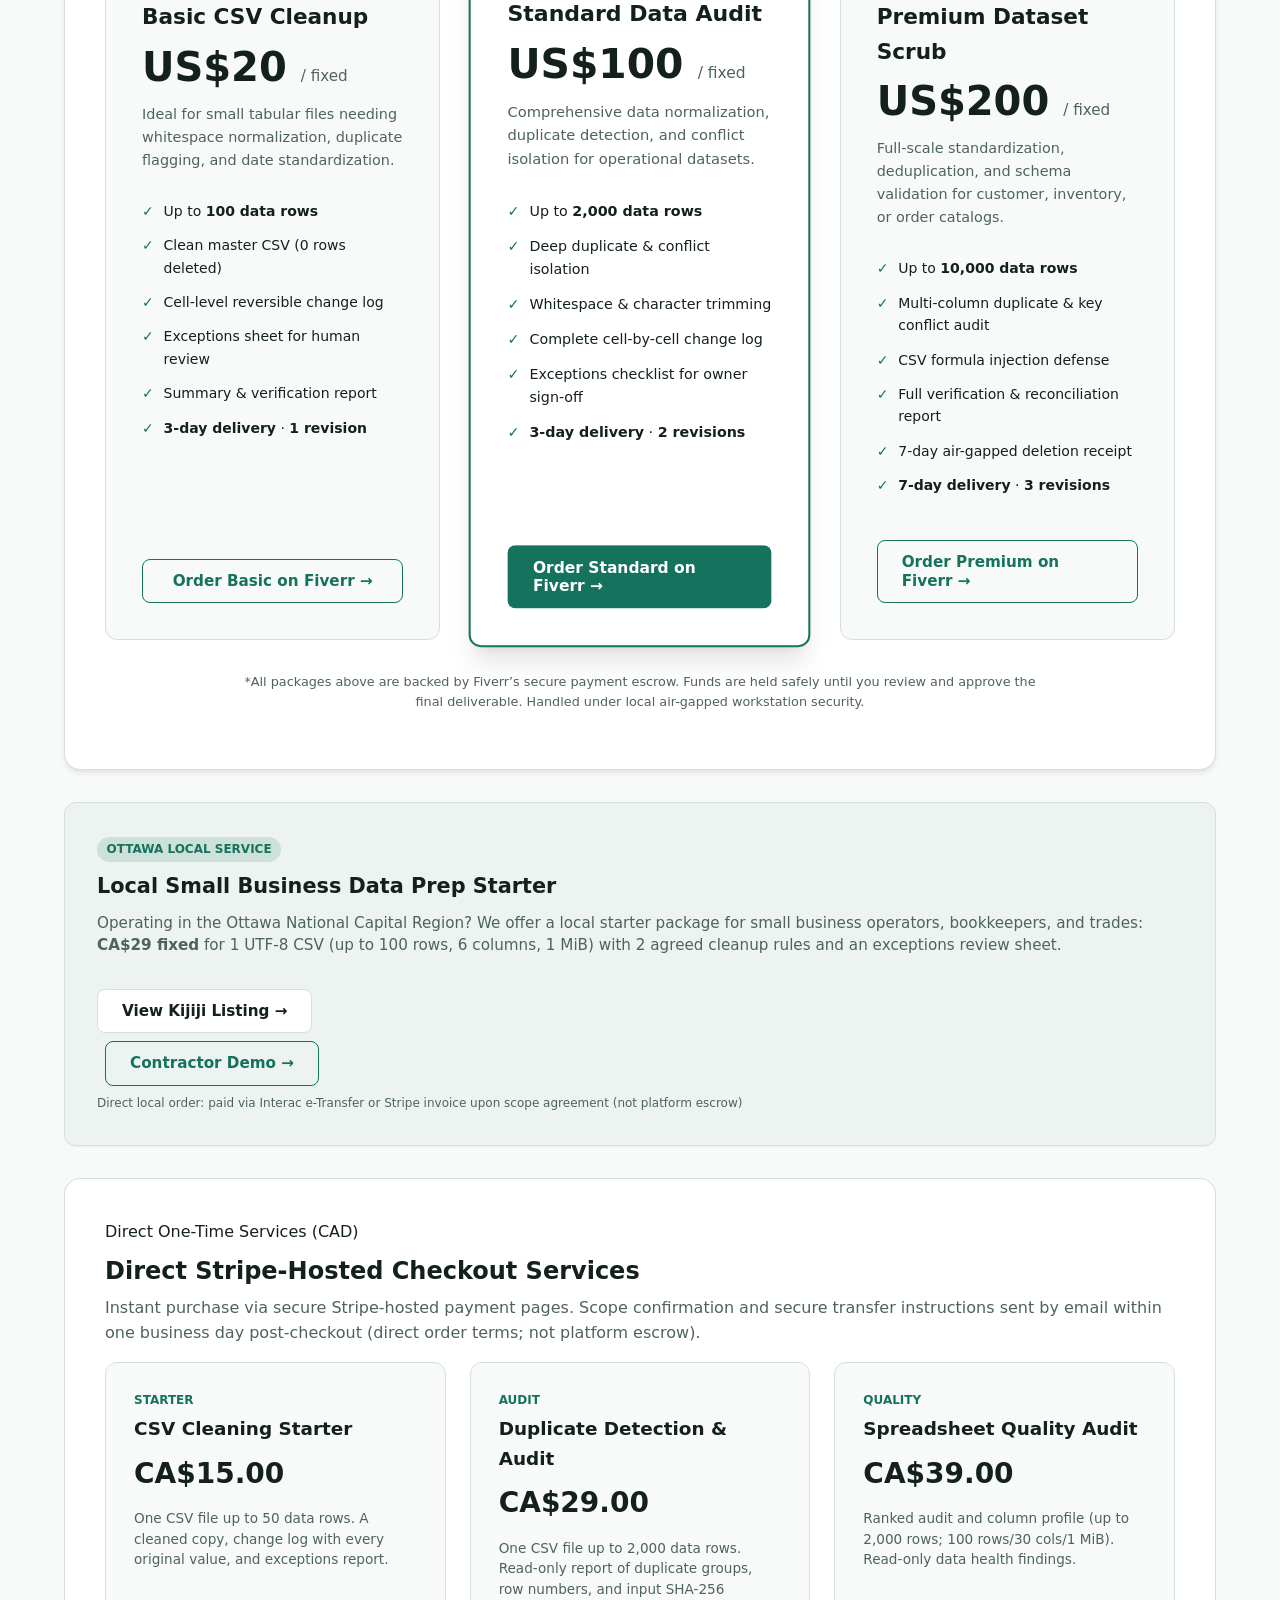
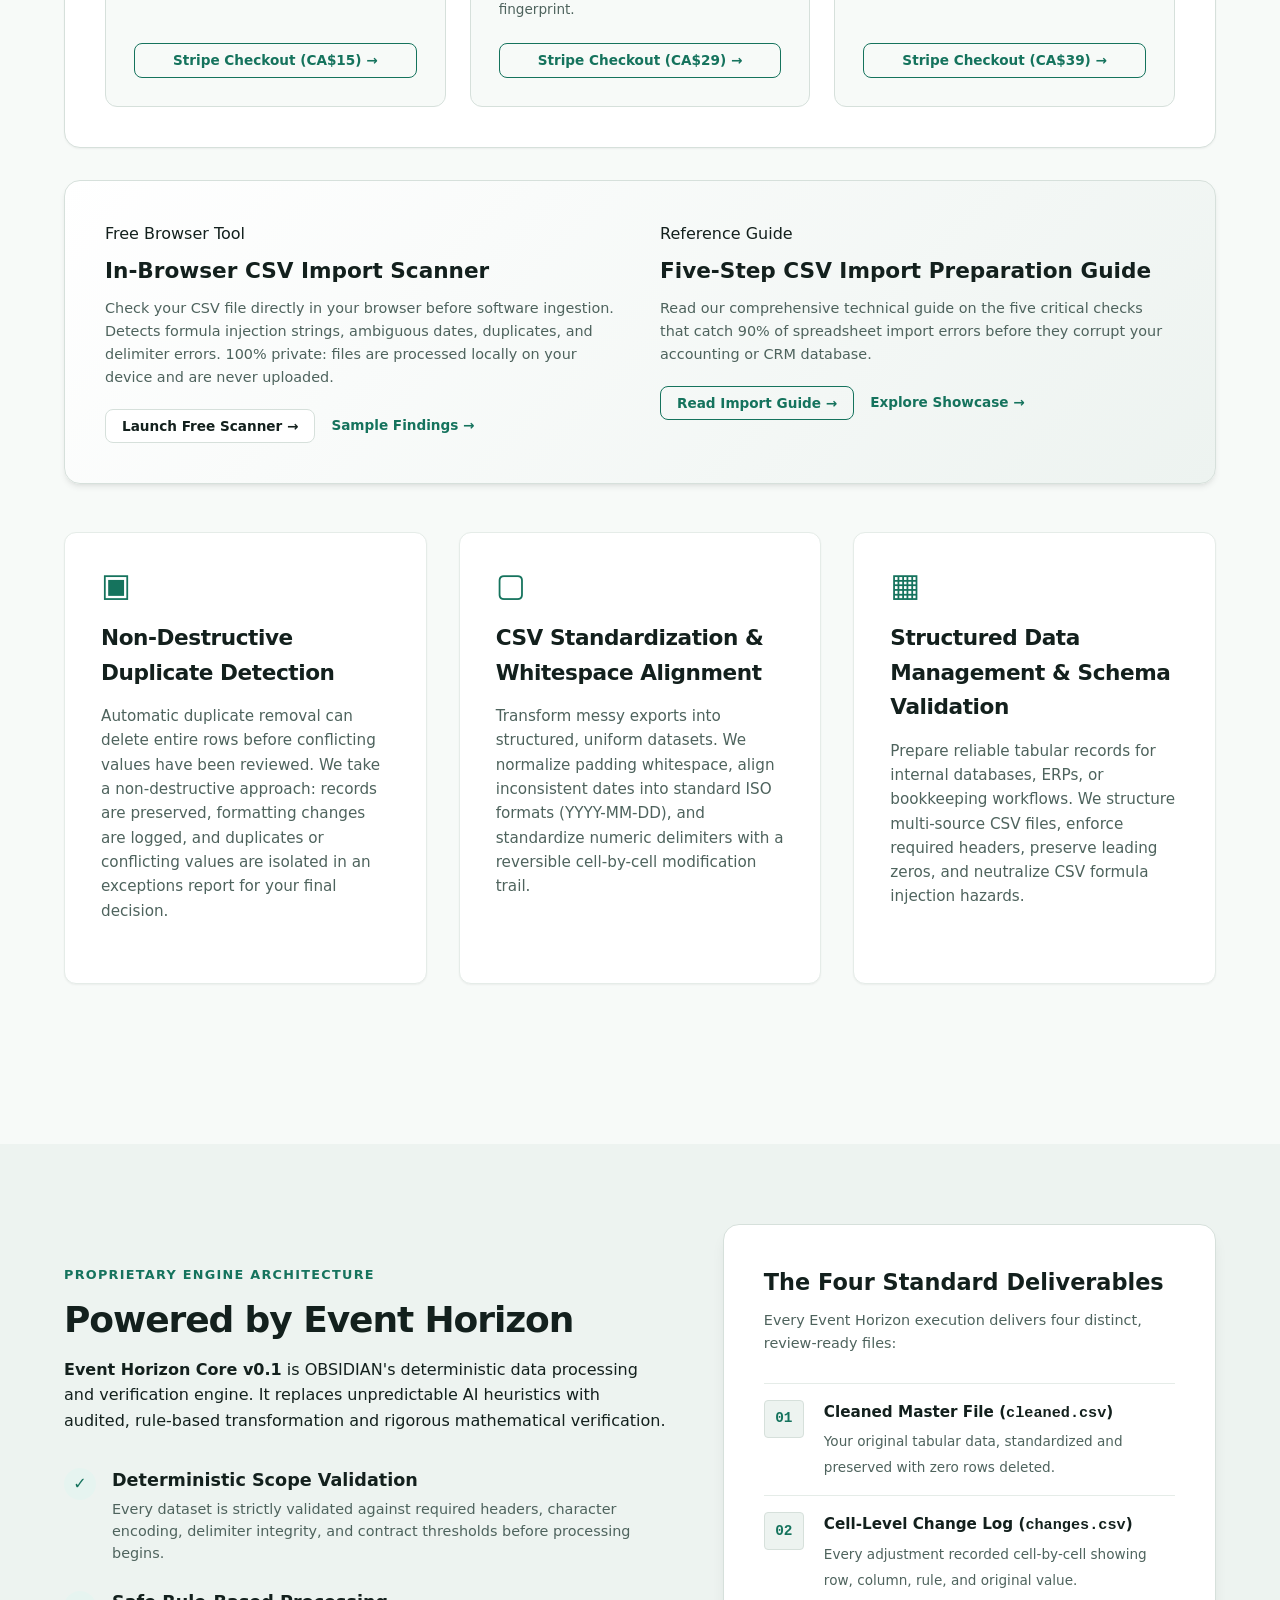
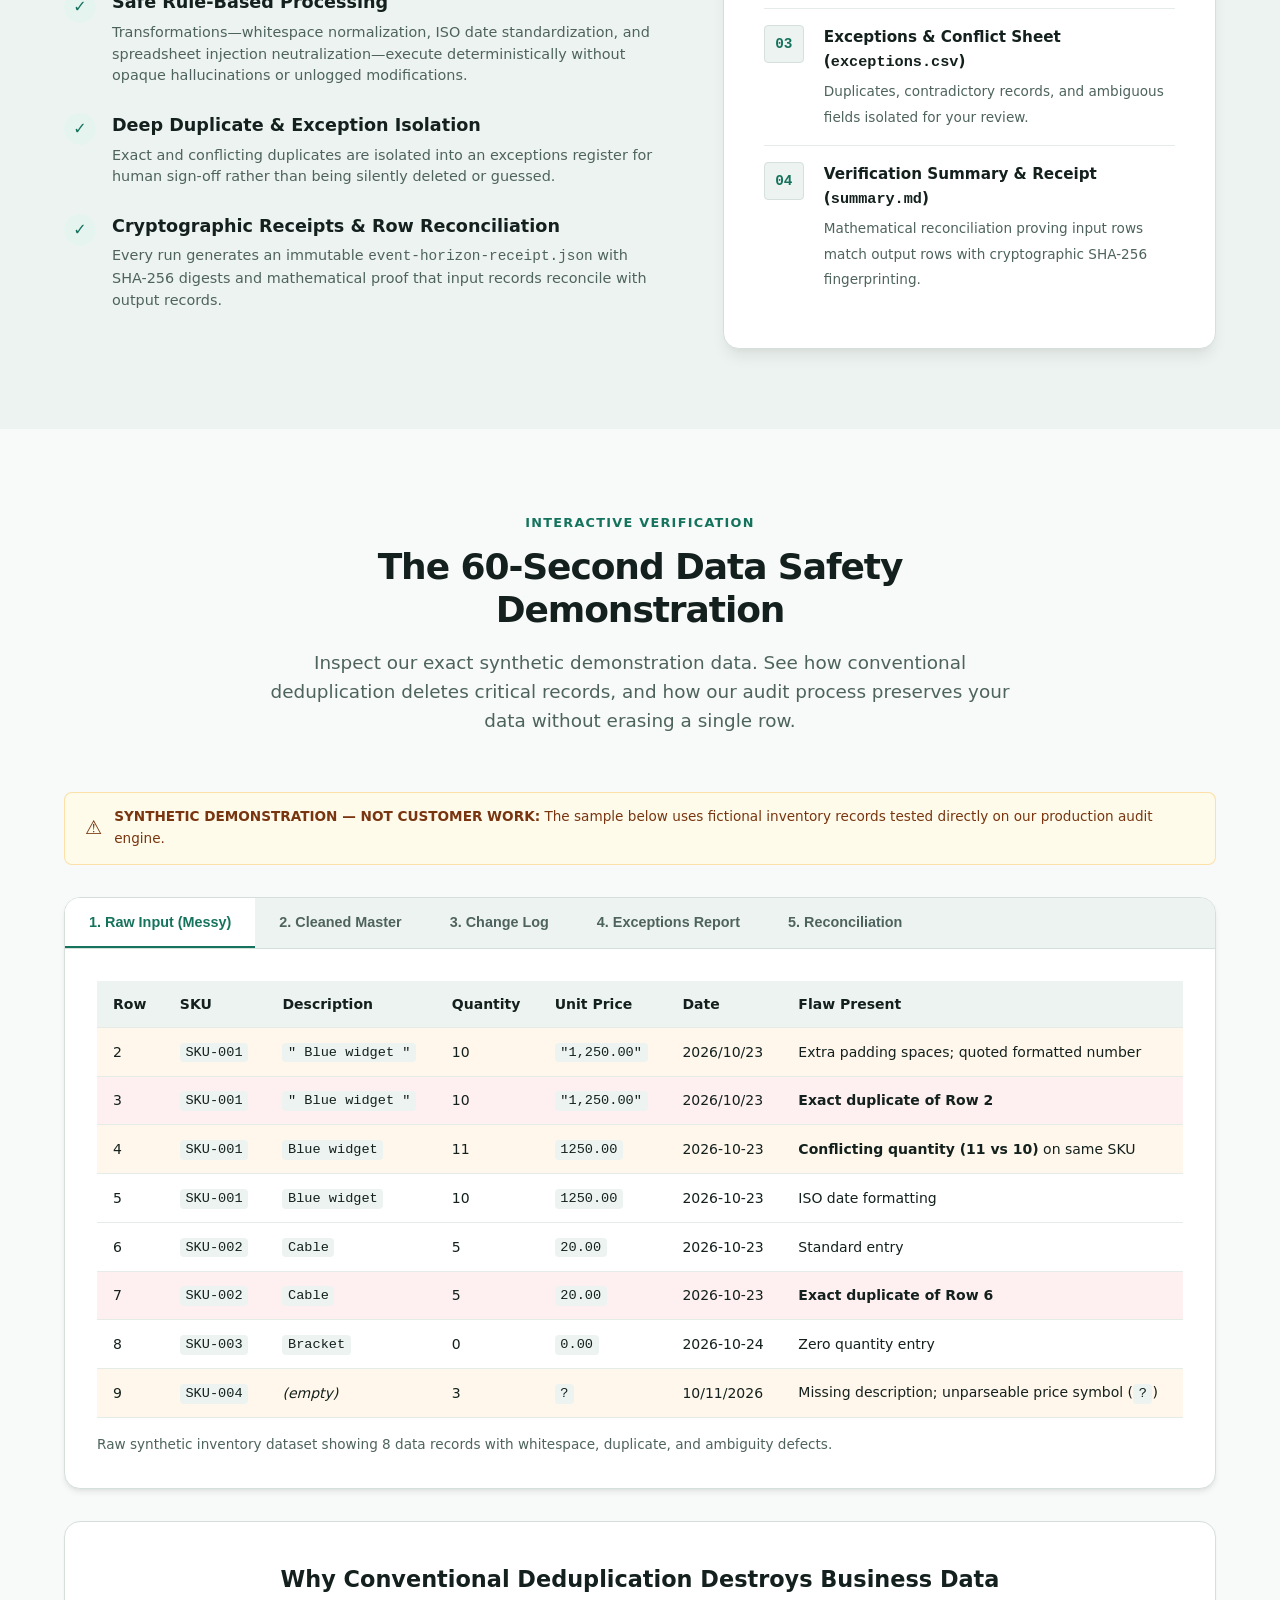
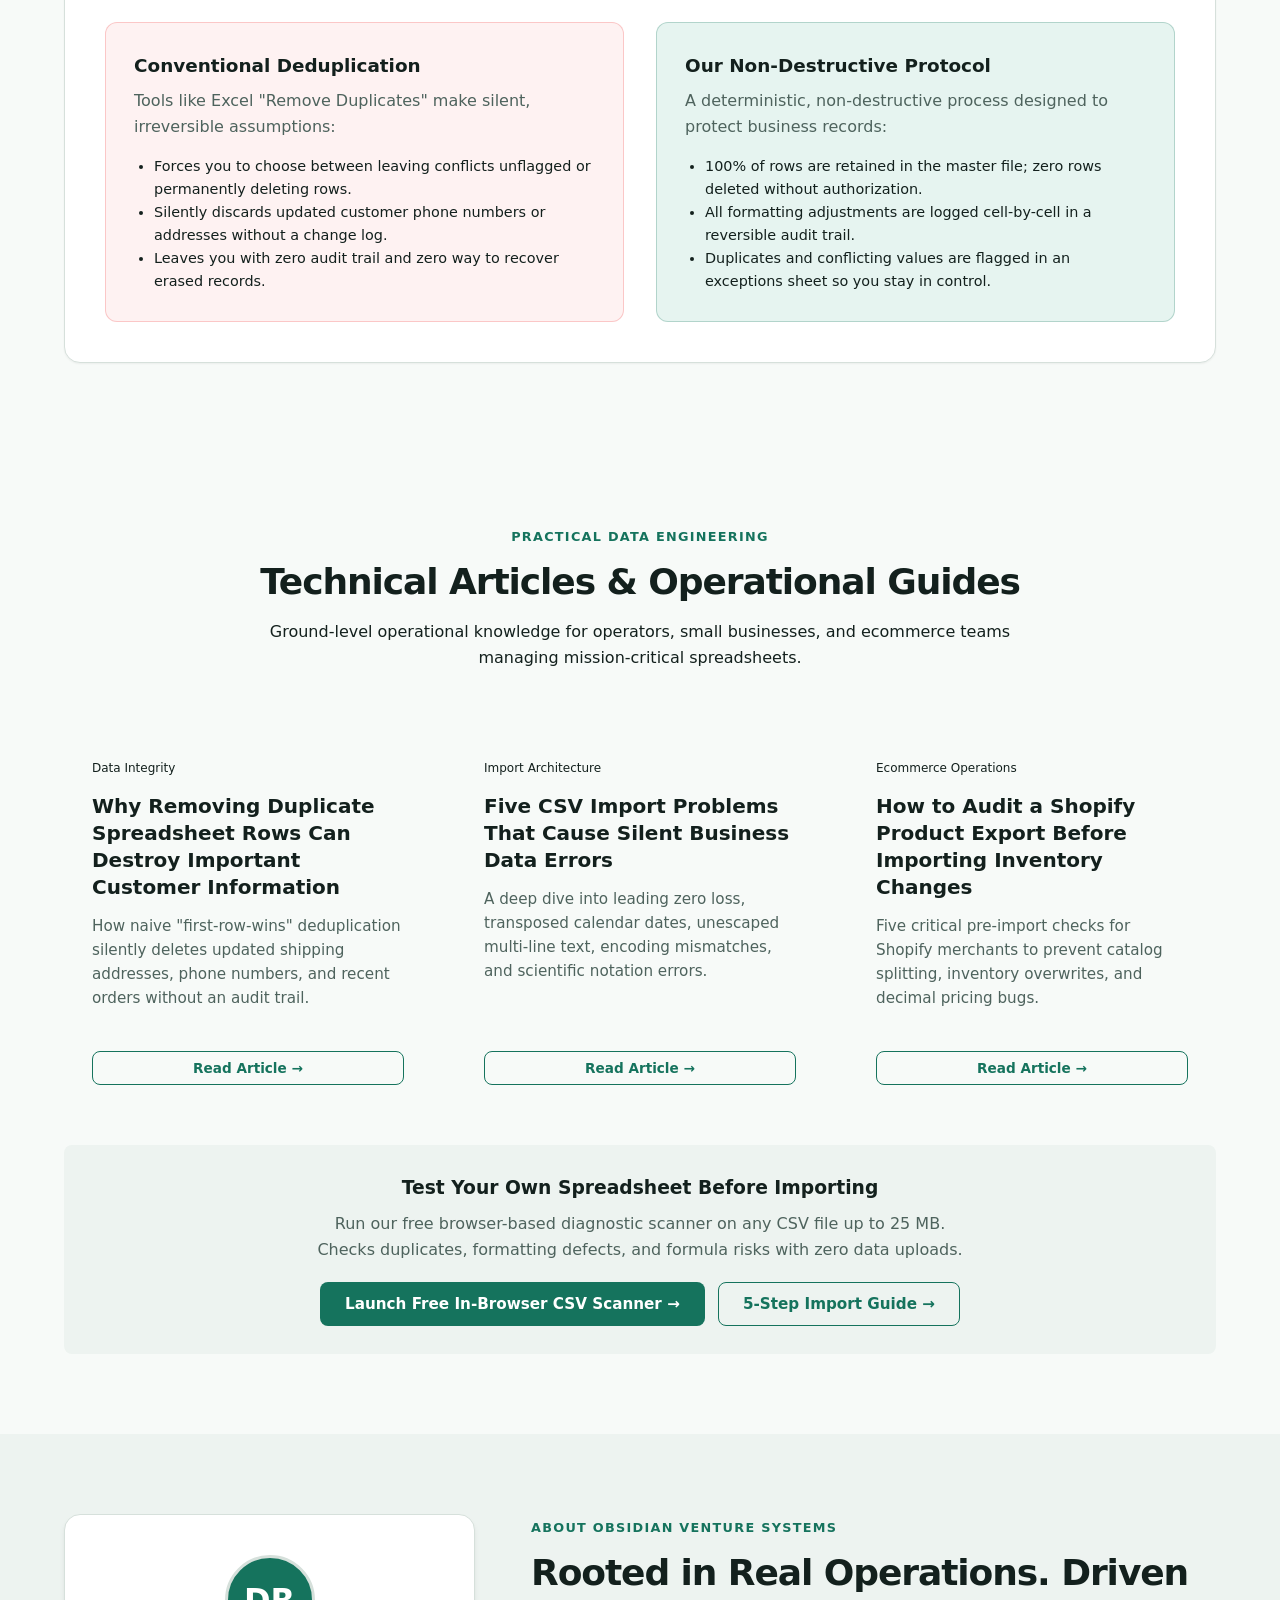
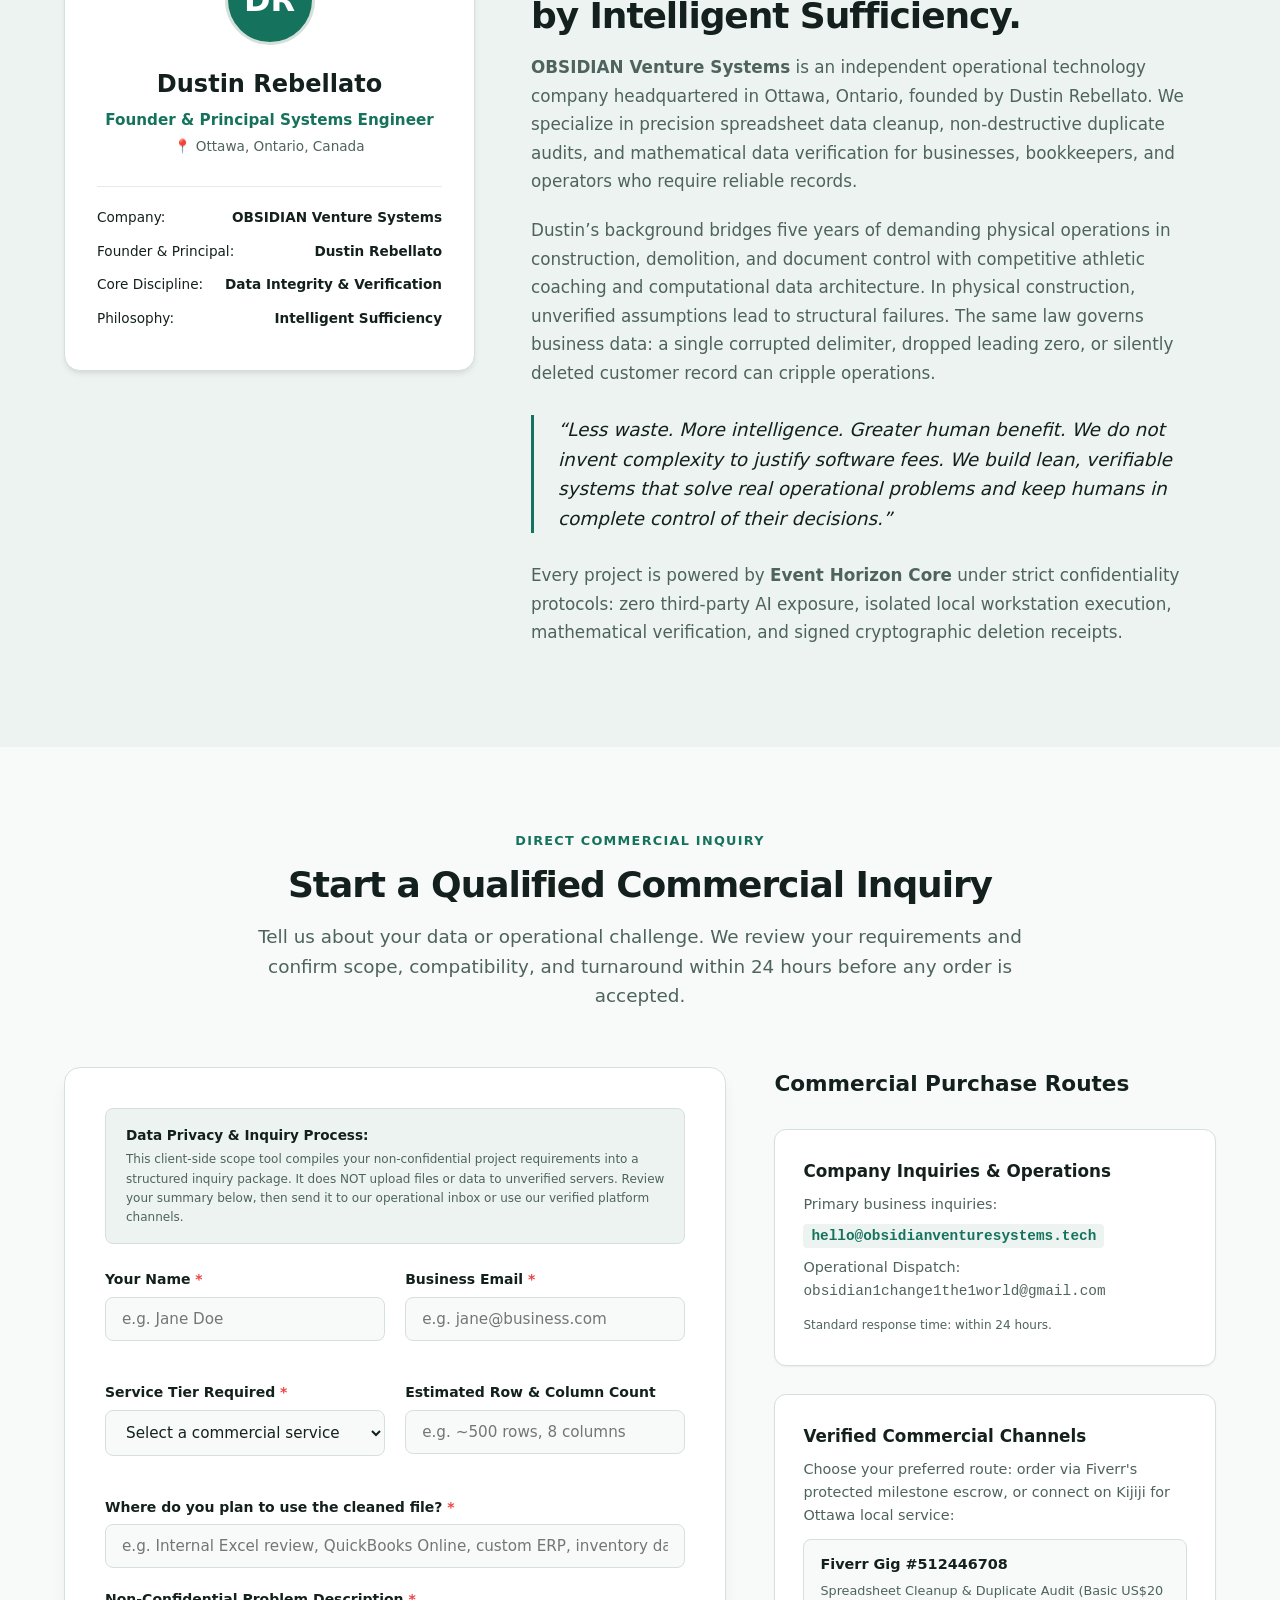
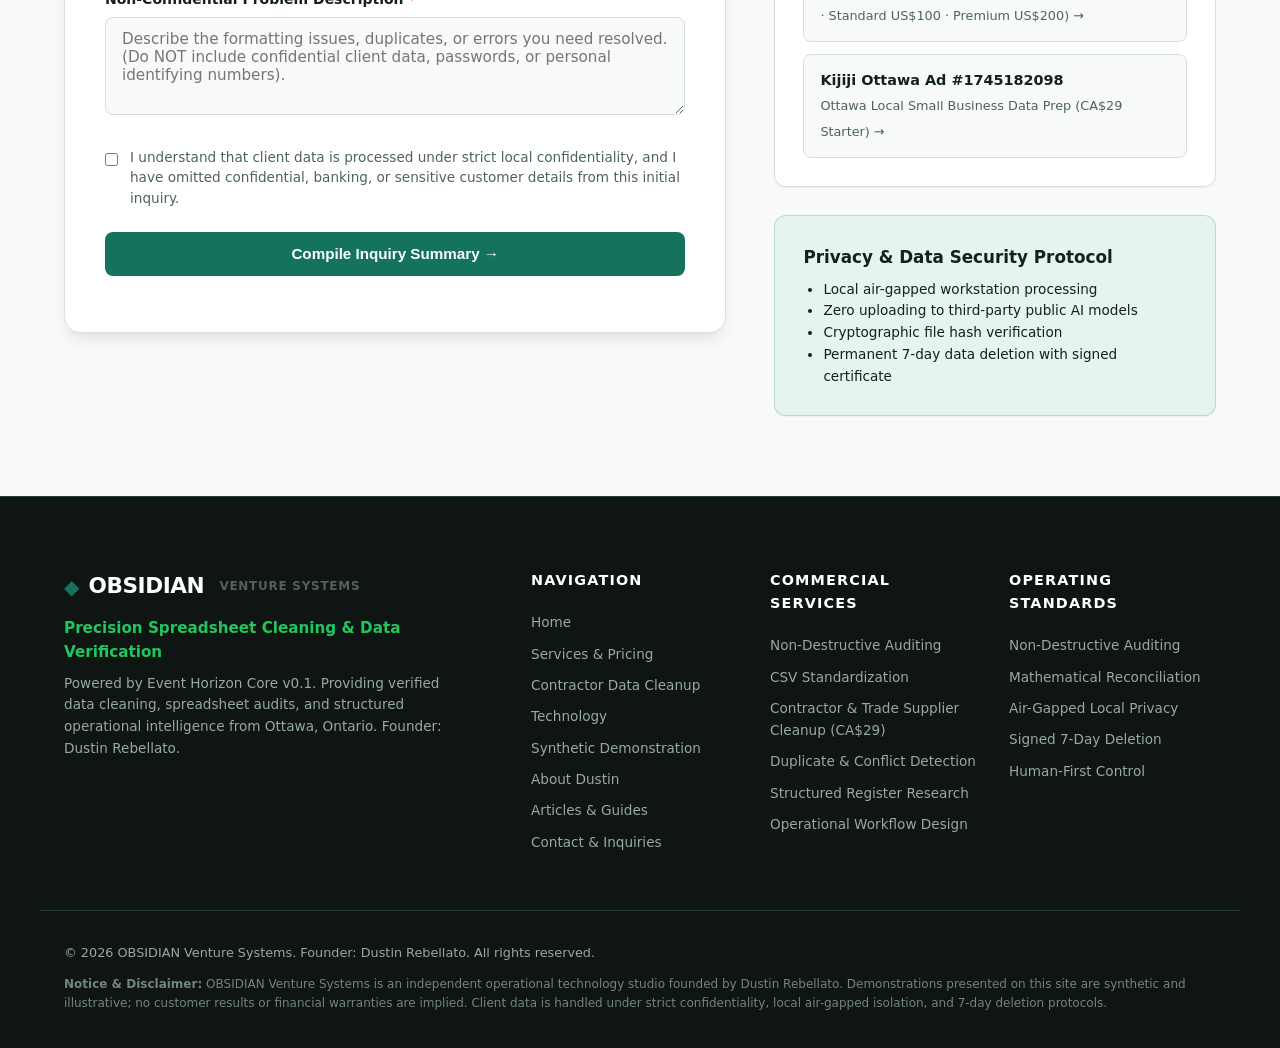
==== commit 02fe2ac7: "Mission 255: Establish OBSIDIAN Venture Systems Commercial HQ and Event Horizon architecture - Updat" ====
--- a/index.html
+++ b/index.html
@@ -3,33 +3,33 @@
 <head>
   <meta charset="utf-8">
   <meta name="viewport" content="width=device-width, initial-scale=1">
-  <title>Dustin Rebellato — Data Integrity &amp; Operational Systems</title>
-  <meta name="description" content="Precision spreadsheet data cleanup, non-destructive duplicate audits, and structured operational data systems by Dustin Rebellato.">
+  <title>OBSIDIAN Venture Systems — Precision Spreadsheet Cleaning &amp; Data Verification</title>
+  <meta name="description" content="Clean, verify, and transform messy business data into reliable, review-ready outputs. Deterministic spreadsheet cleanup, duplicate audits, and verification powered by Event Horizon.">
   <link rel="stylesheet" href="style.css">
   <link rel="icon" href="data:image/svg+xml,<svg xmlns='http://www.w3.org/2000/svg' viewBox='0 0 100 100'><polygon points='50,10 90,50 50,90 10,50' fill='%23176b58'/></svg>">
-  <link rel="canonical" href="https://dustyknucks666-droid.github.io/obsidian-csv-cleaning-starter/">
-  <meta property="og:title" content="Dustin Rebellato — Data Integrity &amp; Operational Systems">
-  <meta property="og:description" content="Precision spreadsheet data cleanup, non-destructive duplicate audits, and structured operational data systems by Dustin Rebellato.">
-  <meta property="og:url" content="https://dustyknucks666-droid.github.io/obsidian-csv-cleaning-starter/">
+  <link rel="canonical" href="https://obsidianventuresystems.tech/">
+  <meta property="og:title" content="OBSIDIAN Venture Systems — Precision Spreadsheet Cleaning &amp; Data Verification">
+  <meta property="og:description" content="Clean, verify, and transform messy business data into reliable, review-ready outputs. Deterministic spreadsheet cleanup, duplicate audits, and verification powered by Event Horizon.">
+  <meta property="og:url" content="https://obsidianventuresystems.tech/">
   <meta property="og:type" content="website">
-  <meta property="og:image" content="https://dustyknucks666-droid.github.io/obsidian-csv-cleaning-starter/showcase/media/promo-thumbnail.png">
-  <meta property="og:site_name" content="Dustin Rebellato Commercial Systems">
+  <meta property="og:image" content="https://obsidianventuresystems.tech/showcase/media/promo-thumbnail.png">
+  <meta property="og:site_name" content="OBSIDIAN Venture Systems">
   <meta name="twitter:card" content="summary_large_image">
-  <meta name="twitter:title" content="Dustin Rebellato — Data Integrity &amp; Operational Systems">
-  <meta name="twitter:description" content="Precision spreadsheet data cleanup, non-destructive duplicate audits, and structured operational systems.">
-  <meta name="twitter:image" content="https://dustyknucks666-droid.github.io/obsidian-csv-cleaning-starter/showcase/media/promo-thumbnail.png">
+  <meta name="twitter:title" content="OBSIDIAN Venture Systems — Precision Spreadsheet Cleaning &amp; Data Verification">
+  <meta name="twitter:description" content="Clean, verify, and transform messy business data into reliable, review-ready outputs. Deterministic spreadsheet cleanup, duplicate audits, and verification powered by Event Horizon.">
+  <meta name="twitter:image" content="https://obsidianventuresystems.tech/showcase/media/promo-thumbnail.png">
   <script type="application/ld+json">
   {
     "@context": "https://schema.org",
     "@type": "ProfessionalService",
-    "name": "Dustin Rebellato Data Integrity & Operational Systems",
-    "url": "https://dustyknucks666-droid.github.io/obsidian-csv-cleaning-starter/",
-    "image": "https://dustyknucks666-droid.github.io/obsidian-csv-cleaning-starter/showcase/media/promo-thumbnail.png",
-    "description": "Precision spreadsheet standardization, non-destructive duplicate audits, and structured operational data management.",
+    "name": "OBSIDIAN Venture Systems",
+    "url": "https://obsidianventuresystems.tech/",
+    "image": "https://obsidianventuresystems.tech/showcase/media/promo-thumbnail.png",
+    "description": "Clean, verify, and transform messy business data into reliable, review-ready outputs. Deterministic spreadsheet cleanup, duplicate audits, and verification powered by Event Horizon.",
     "founder": {
       "@type": "Person",
       "name": "Dustin Rebellato",
-      "jobTitle": "Data Integrity & Operational Systems Specialist",
+      "jobTitle": "Founder & Principal Systems Engineer",
       "address": {
         "@type": "PostalAddress",
         "addressLocality": "Ottawa",
@@ -101,9 +101,10 @@
   <!-- Navigation -->
   <header class="site-header">
     <div class="container header-inner">
-      <a href="#home" class="brand-link" aria-label="Dustin Rebellato Homepage">
+      <a href="#home" class="brand-link" aria-label="OBSIDIAN Venture Systems">
         <span class="brand-glyph" aria-hidden="true">&#9670;</span>
-        <span class="brand-name">Dustin Rebellato</span>
+        <span class="brand-name">OBSIDIAN</span>
+        <span class="brand-sub" style="font-size:0.75rem; letter-spacing:0.06em; color:var(--text-muted); margin-left:0.35rem; font-weight:700;">VENTURE SYSTEMS</span>
       </a>
 
       <button class="nav-toggle" id="navToggle" aria-expanded="false" aria-controls="siteNav" aria-label="Toggle navigation menu">
@@ -134,19 +135,17 @@
         <div class="hero-content">
           <div class="eyebrow-tag">
             <span class="pulse-dot"></span>
-            Data Integrity &amp; Operational Systems
+            OBSIDIAN VENTURE SYSTEMS :: PRECISION DATA VERIFICATION
           </div>
           <h1 class="hero-title">
-            Intelligent operations.<br>
-            <span class="text-accent">Reliable data.</span><br>
-            Better decisions.
+            Clean, verify, and transform messy business data into <span class="text-accent">reliable, review-ready outputs.</span>
           </h1>
           <p class="hero-lead">
-            We build inspectable data pipelines, precision spreadsheet audits, and structured operational workflows for growing businesses, bookkeepers, and operators who cannot afford silent data corruption.
+            We eliminate spreadsheet errors, resolve duplicate records without silent data loss, and deliver mathematical verification receipts for businesses, bookkeepers, and operators who require reliable data.
           </p>
           <div class="hero-cta-group">
-            <a href="#services" class="btn btn-primary">Select a Service &amp; Order</a>
-            <a href="#demonstrations" class="btn btn-secondary">Inspect Synthetic Proof</a>
+            <a href="#services" class="btn btn-primary">Clean My Spreadsheet &rarr;</a>
+            <a href="#demonstrations" class="btn btn-secondary">Inspect Verified Proof</a>
           </div>
           <div class="hero-proof-strip">
             <div class="proof-item">
@@ -158,8 +157,12 @@
               <span class="proof-label">Rows silently deleted</span>
             </div>
             <div class="proof-item">
+              <strong class="proof-number">Event Horizon</strong>
+              <span class="proof-label">Deterministic receipts</span>
+            </div>
+            <div class="proof-item">
               <strong class="proof-number">Fiverr Escrow</strong>
-              <span class="proof-label">On-platform buyer protection</span>
+              <span class="proof-label">Buyer protection</span>
             </div>
           </div>
         </div>
@@ -172,20 +175,20 @@
                 <span class="dot yellow"></span>
                 <span class="dot green"></span>
               </div>
-              <span class="terminal-title">audit-engine :: status-ready</span>
+              <span class="terminal-title">event-horizon-engine :: status-ready</span>
             </div>
             <div class="terminal-body">
-              <div class="code-line"><span class="cmd-prompt">&gt;</span> <span class="cmd-text">audit.run --source client_export.csv --mode non-destructive</span></div>
-              <div class="code-output text-muted">[INFO] Loading 8 tabular records across 5 columns...</div>
+              <div class="code-line"><span class="cmd-prompt">&gt;</span> <span class="cmd-text">eventhorizon process --input client_export.csv --manifest manifest.json</span></div>
+              <div class="code-output text-muted">[INFO] Event Horizon Core v0.1.0 :: Scope validated</div>
               <div class="code-output text-success">[PASS] Record preservation check: 8 in &rarr; 8 out (0 deleted).</div>
-              <div class="code-output text-accent">[FLAG] 2 exact duplicate rows isolated in exceptions.csv</div>
+              <div class="code-output text-accent">[FLAG] 2 duplicate rows isolated in exceptions.csv</div>
               <div class="code-output text-accent">[FLAG] 1 conflicting SKU quantity isolated for human review</div>
               <div class="code-output text-accent">[LOG]  2 whitespace transformations logged in changes.csv</div>
-              <div class="code-output text-success">[DONE] Verification summary &amp; signed audit artifact generated.</div>
+              <div class="code-output text-success">[DONE] Verification summary &amp; cryptographic receipt generated.</div>
               <div class="code-line mt-2"><span class="cmd-prompt">&gt;</span> <span class="cmd-cursor">_</span></div>
             </div>
             <div class="terminal-footer">
-              <span class="status-indicator online"></span> Engine operational · Air-gapped local workstation
+              <span class="status-indicator online"></span> Powered by Event Horizon Core v0.1 · Air-gapped local workstation
             </div>
           </div>
         </div>
@@ -373,42 +376,42 @@
       <div class="container">
         <div class="technology-grid">
           <div class="technology-content">
-            <span class="section-eyebrow">Our Technology</span>
-            <h2 class="section-title">Deterministic Engineering. Total Transparency.</h2>
+            <span class="section-eyebrow">Proprietary Engine Architecture</span>
+            <h2 class="section-title">Powered by Event Horizon</h2>
             <p class="lead">
-              We do not treat your data as a black box. Our tools are engineered to be reproducible, mathematically verifiable, and completely inspectable at every transformation step.
+              <strong>Event Horizon Core v0.1</strong> is OBSIDIAN's deterministic data processing and verification engine. It replaces unpredictable AI heuristics with audited, rule-based transformation and rigorous mathematical verification.
             </p>
 
             <div class="tech-points">
               <div class="tech-point">
                 <div class="tech-point-icon">&#10003;</div>
                 <div class="tech-point-body">
-                  <h4>Deterministic Audit Pipelines</h4>
-                  <p>Our audit and standardization workflows run on single-purpose, tested Python and Node pipelines that execute deterministically without opaque hallucinations or unlogged modifications.</p>
+                  <h4>Deterministic Scope Validation</h4>
+                  <p>Every dataset is strictly validated against required headers, character encoding, delimiter integrity, and contract thresholds before processing begins.</p>
                 </div>
               </div>
 
               <div class="tech-point">
                 <div class="tech-point-icon">&#10003;</div>
                 <div class="tech-point-body">
-                  <h4>Mathematical Row Reconciliation</h4>
-                  <p>Every file is validated against an exact row-in equals row-out rule. We mathematically reconcile total input records against total output records so zero rows are lost.</p>
+                  <h4>Safe Rule-Based Processing</h4>
+                  <p>Transformations—whitespace normalization, ISO date standardization, and spreadsheet injection neutralization—execute deterministically without opaque hallucinations or unlogged modifications.</p>
                 </div>
               </div>
 
               <div class="tech-point">
                 <div class="tech-point-icon">&#10003;</div>
                 <div class="tech-point-body">
-                  <h4>Spreadsheet Injection Defense</h4>
-                  <p>We neutralize dangerous CSV injection vectors by safely escaping unquoted leading symbols (such as <code>=</code>, <code>+</code>, <code>-</code>, <code>@</code>, and <code>|</code>) that can trigger remote code execution when opened in Excel.</p>
+                  <h4>Deep Duplicate &amp; Exception Isolation</h4>
+                  <p>Exact and conflicting duplicates are isolated into an exceptions register for human sign-off rather than being silently deleted or guessed.</p>
                 </div>
               </div>
 
               <div class="tech-point">
                 <div class="tech-point-icon">&#10003;</div>
                 <div class="tech-point-body">
-                  <h4>Local Processing &amp; Cryptographic Deletion</h4>
-                  <p>Client spreadsheets are processed in an isolated local environment—never uploaded to public LLMs or cloud training sets—and permanently wiped post-delivery with a signed deletion receipt.</p>
+                  <h4>Cryptographic Receipts &amp; Row Reconciliation</h4>
+                  <p>Every run generates an immutable <code>event-horizon-receipt.json</code> with SHA-256 digests and mathematical proof that input records reconcile with output records.</p>
                 </div>
               </div>
             </div>
@@ -417,7 +420,7 @@
           <div class="technology-outputs">
             <div class="outputs-card">
               <h3 class="outputs-title">The Four Standard Deliverables</h3>
-              <p class="outputs-sub">On every project, you receive four distinct, checkable files:</p>
+              <p class="outputs-sub">Every Event Horizon execution delivers four distinct, review-ready files:</p>
 
               <div class="output-item">
                 <div class="output-file-badge">01</div>
@@ -446,8 +449,8 @@
               <div class="output-item">
                 <div class="output-file-badge">04</div>
                 <div class="output-file-info">
-                  <strong>Verification Summary (<code>summary.md</code>)</strong>
-                  <span>Mathematical reconciliation proving input rows match output rows and documenting file hashes.</span>
+                  <strong>Verification Summary &amp; Receipt (<code>summary.md</code>)</strong>
+                  <span>Mathematical reconciliation proving input rows match output rows with cryptographic SHA-256 fingerprinting.</span>
                 </div>
               </div>
             </div>
@@ -902,17 +905,21 @@
             </div>
             <div class="founder-identity">
               <h3 class="founder-name">Dustin Rebellato</h3>
-              <p class="founder-role">Data Integrity &amp; Operational Systems</p>
+              <p class="founder-role">Founder &amp; Principal Systems Engineer</p>
               <p class="founder-location">&#128205; Ottawa, Ontario, Canada</p>
             </div>
             <div class="founder-stats">
               <div class="stat-row">
-                <span>Principal:</span>
+                <span>Company:</span>
+                <strong>OBSIDIAN Venture Systems</strong>
+              </div>
+              <div class="stat-row">
+                <span>Founder &amp; Principal:</span>
                 <strong>Dustin Rebellato</strong>
               </div>
               <div class="stat-row">
                 <span>Core Discipline:</span>
-                <strong>Data Integrity &amp; Operations</strong>
+                <strong>Data Integrity &amp; Verification</strong>
               </div>
               <div class="stat-row">
                 <span>Philosophy:</span>
@@ -923,21 +930,21 @@
         </div>
 
         <div class="about-content-col">
-          <span class="section-eyebrow">About Dustin Rebellato</span>
+          <span class="section-eyebrow">About OBSIDIAN Venture Systems</span>
           <h2 class="section-title">Rooted in Real Operations. Driven by Intelligent Sufficiency.</h2>
           
           <div class="about-body">
             <p>
-              Operating from Ottawa, Ontario, Dustin Rebellato provides data integrity auditing, spreadsheet standardization, and structured operational systems for growing businesses, bookkeepers, and operators.
+              <strong>OBSIDIAN Venture Systems</strong> is an independent operational technology company headquartered in Ottawa, Ontario, founded by Dustin Rebellato. We specialize in precision spreadsheet data cleanup, non-destructive duplicate audits, and mathematical data verification for businesses, bookkeepers, and operators who require reliable records.
             </p>
             <p>
-              Dustin’s background bridges five years of demanding physical operations in construction, demolition, and document control with competitive athletic coaching and computational data architecture. In physical construction, cutting corners or relying on unverified assumptions leads to catastrophic structural failures. The same discipline applies directly to data operations: a single corrupted delimiter, dropped leading zero, or silently deleted customer record can cripple a business's operations.
+              Dustin’s background bridges five years of demanding physical operations in construction, demolition, and document control with competitive athletic coaching and computational data architecture. In physical construction, unverified assumptions lead to structural failures. The same law governs business data: a single corrupted delimiter, dropped leading zero, or silently deleted customer record can cripple operations.
             </p>
             <blockquote class="founder-quote">
               &ldquo;Less waste. More intelligence. Greater human benefit. We do not invent complexity to justify software fees. We build lean, verifiable systems that solve real operational problems and keep humans in complete control of their decisions.&rdquo;
             </blockquote>
             <p>
-              Every client engagement is governed by strict technical ethics: we do not accept confidential data without clear scope boundaries, we process files locally under strict air-gapped security, and we ensure every single deliverable is checkable down to the individual cell.
+              Every project is powered by <strong>Event Horizon Core</strong> under strict confidentiality protocols: zero third-party AI exposure, isolated local workstation execution, mathematical verification, and signed cryptographic deletion receipts.
             </p>
           </div>
         </div>
@@ -1030,7 +1037,7 @@
               <p class="draft-notice">Review your structured project summary. You can send it directly to our operations inbox or copy it below:</p>
               <textarea id="draftText" class="form-control draft-textarea" readonly rows="8"></textarea>
               <div class="draft-actions">
-                <a id="emailMailtoBtn" href="#" class="btn btn-primary btn-sm">Send to Operations Inbox</a>
+                <a id="emailMailtoBtn" href="mailto:hello@obsidianventuresystems.tech" class="btn btn-primary btn-sm">Send to Operations Inbox</a>
                 <button type="button" id="copyDraftBtn" class="btn btn-outline btn-sm">Copy Summary to Clipboard</button>
               </div>
             </div>
@@ -1041,9 +1048,10 @@
             <h3 class="info-card-title">Commercial Purchase Routes</h3>
             
             <div class="info-block">
-              <h4>Direct Operational Inbox</h4>
-              <p>Primary communications are reviewed directly by Dustin Rebellato:</p>
-              <p class="contact-email"><code>obsidian1change1the1world@gmail.com</code></p>
+              <h4>Company Inquiries &amp; Operations</h4>
+              <p>Primary business inquiries:</p>
+              <p class="contact-email"><code>hello@obsidianventuresystems.tech</code></p>
+              <p class="text-muted text-xs" style="margin-top:0.35rem;">Operational Dispatch: <code>obsidian1change1the1world@gmail.com</code></p>
               <span class="text-muted text-xs">Standard response time: within 24 hours.</span>
             </div>
 
@@ -1087,13 +1095,14 @@
       <div class="footer-brand">
         <a href="#home" class="brand-link">
           <span class="brand-glyph">&#9670;</span>
-          <span class="brand-name">Dustin Rebellato</span>
+          <span class="brand-name">OBSIDIAN</span>
+          <span class="brand-sub" style="font-size:0.75rem; letter-spacing:0.06em; color:var(--text-muted); margin-left:0.35rem; font-weight:700;">VENTURE SYSTEMS</span>
         </a>
         <p class="footer-tagline">
-          Data Integrity &amp; Operational Systems
+          Precision Spreadsheet Cleaning &amp; Data Verification
         </p>
         <p class="footer-sub">
-          Providing verified data cleaning, spreadsheet audits, and structured operational intelligence from Ottawa, Ontario.
+          Powered by Event Horizon Core v0.1. Providing verified data cleaning, spreadsheet audits, and structured operational intelligence from Ottawa, Ontario. Founder: Dustin Rebellato.
         </p>
       </div>
 
@@ -1139,10 +1148,10 @@
 
     <div class="container footer-bottom">
       <p class="copyright">
-        &copy; 2026 Dustin Rebellato. All rights reserved.
+        &copy; 2026 OBSIDIAN Venture Systems. Founder: Dustin Rebellato. All rights reserved.
       </p>
       <p class="legal-notice">
-        <strong>Notice &amp; Disclaimer:</strong> OBSIDIAN is an internal operating doctrine and technology studio of Dustin Rebellato. Demonstrations presented on this site are synthetic and illustrative; no customer results or financial warranties are implied. Client data is handled under strict confidentiality, local air-gapped isolation, and 7-day deletion protocols.
+        <strong>Notice &amp; Disclaimer:</strong> OBSIDIAN Venture Systems is an independent operational technology studio founded by Dustin Rebellato. Demonstrations presented on this site are synthetic and illustrative; no customer results or financial warranties are implied. Client data is handled under strict confidentiality, local air-gapped isolation, and 7-day deletion protocols.
       </p>
     </div>
   </footer>
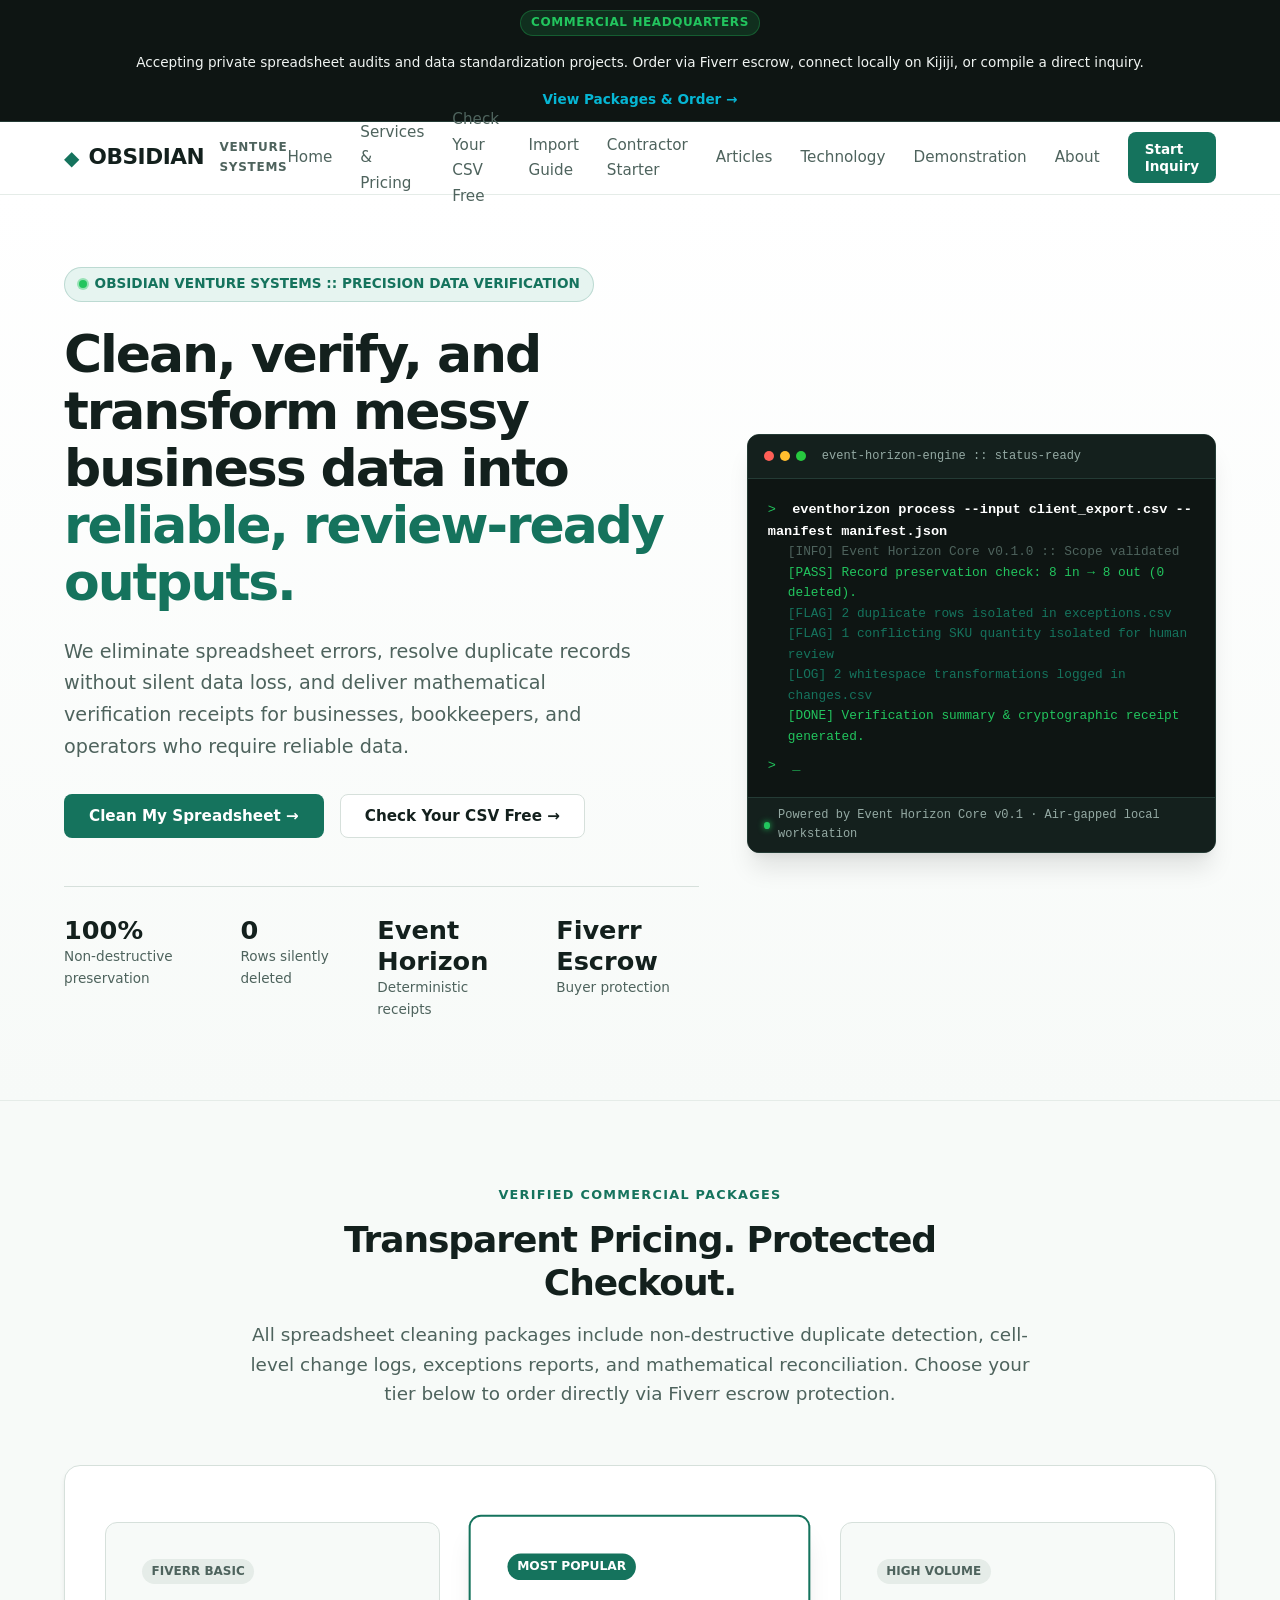
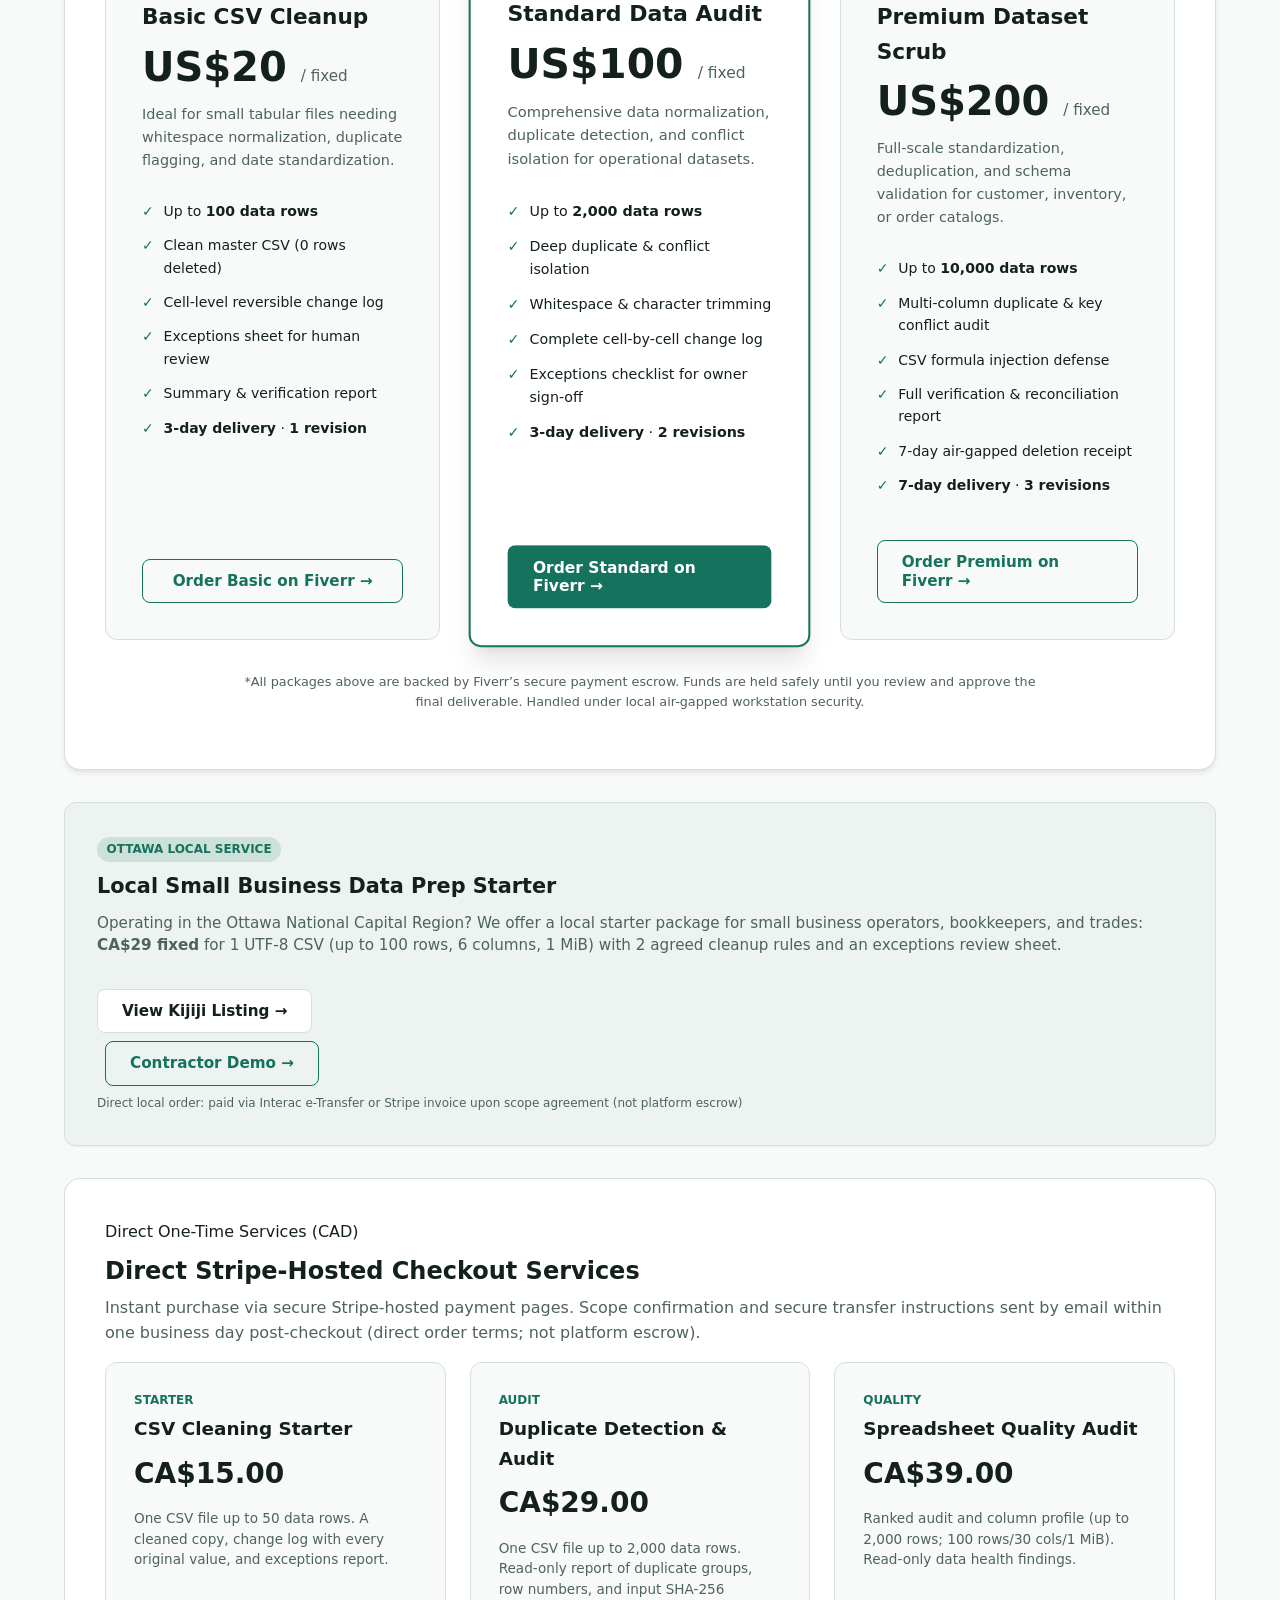
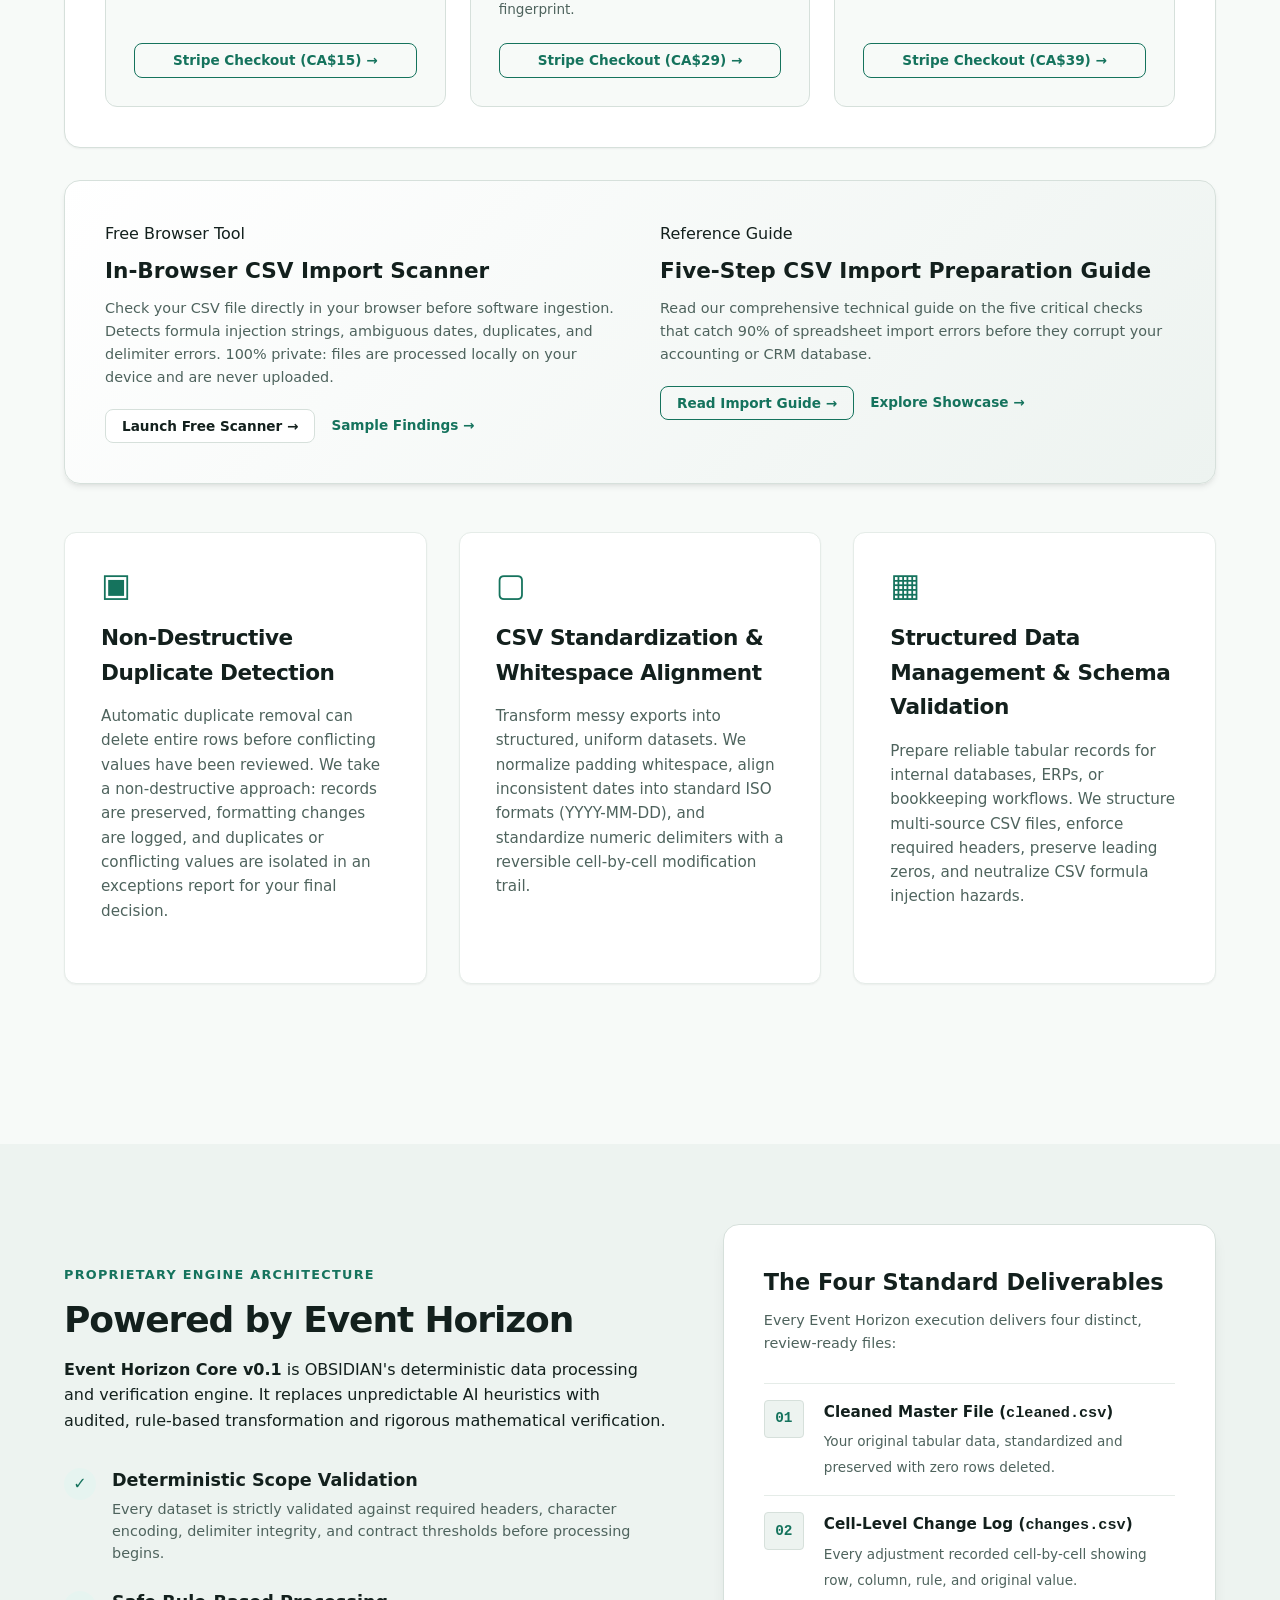
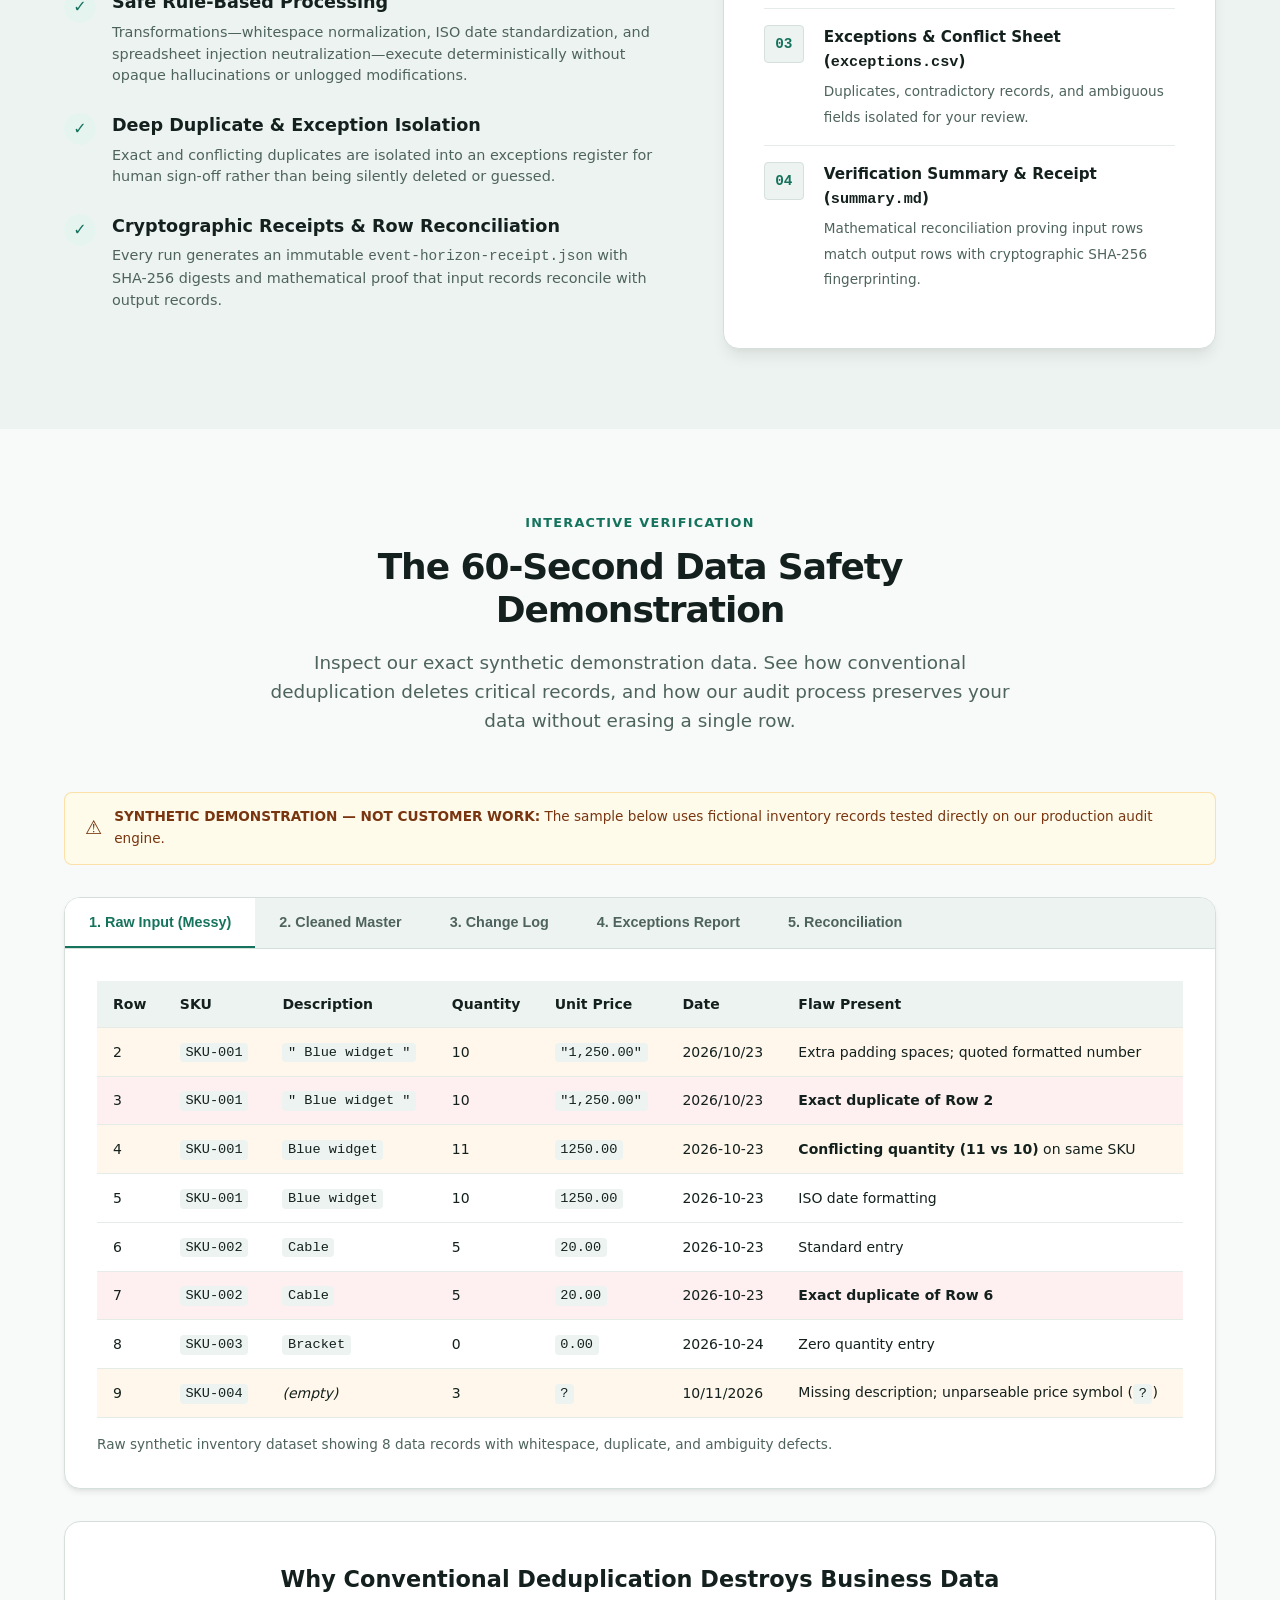
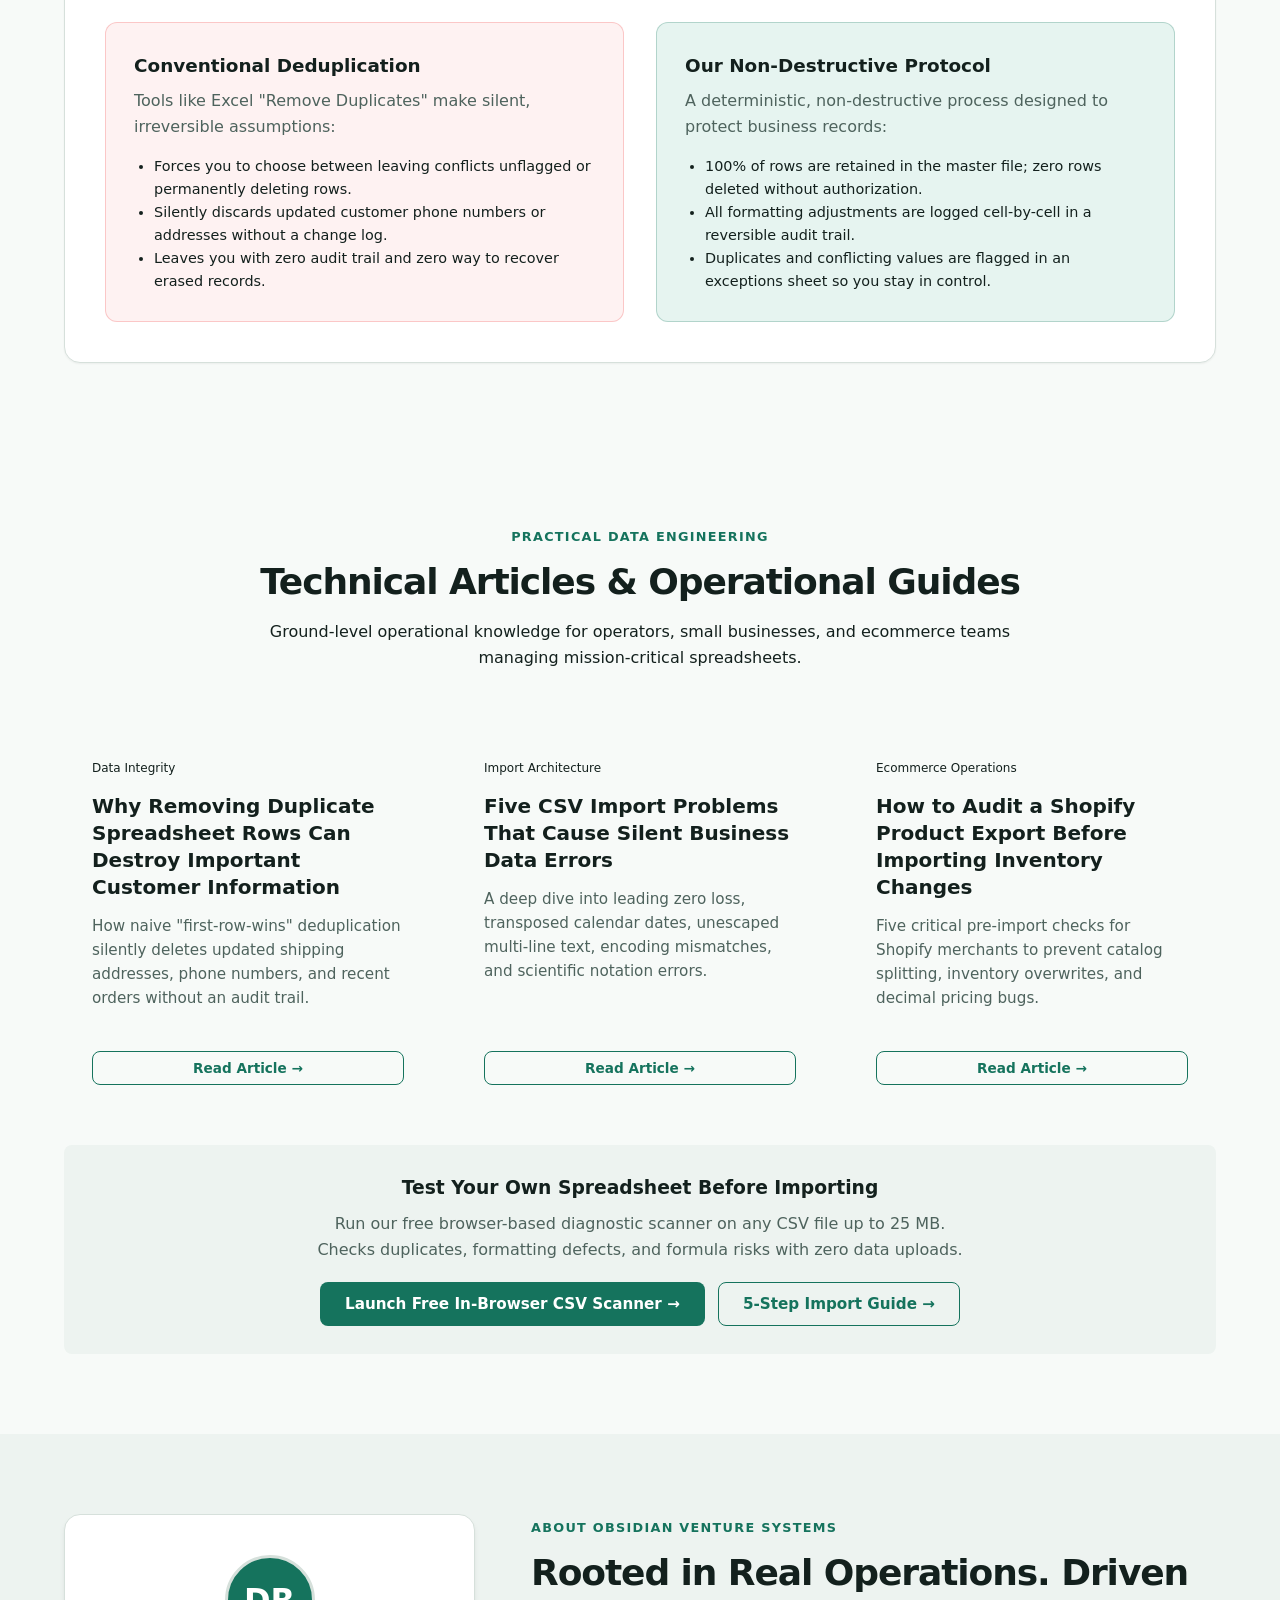
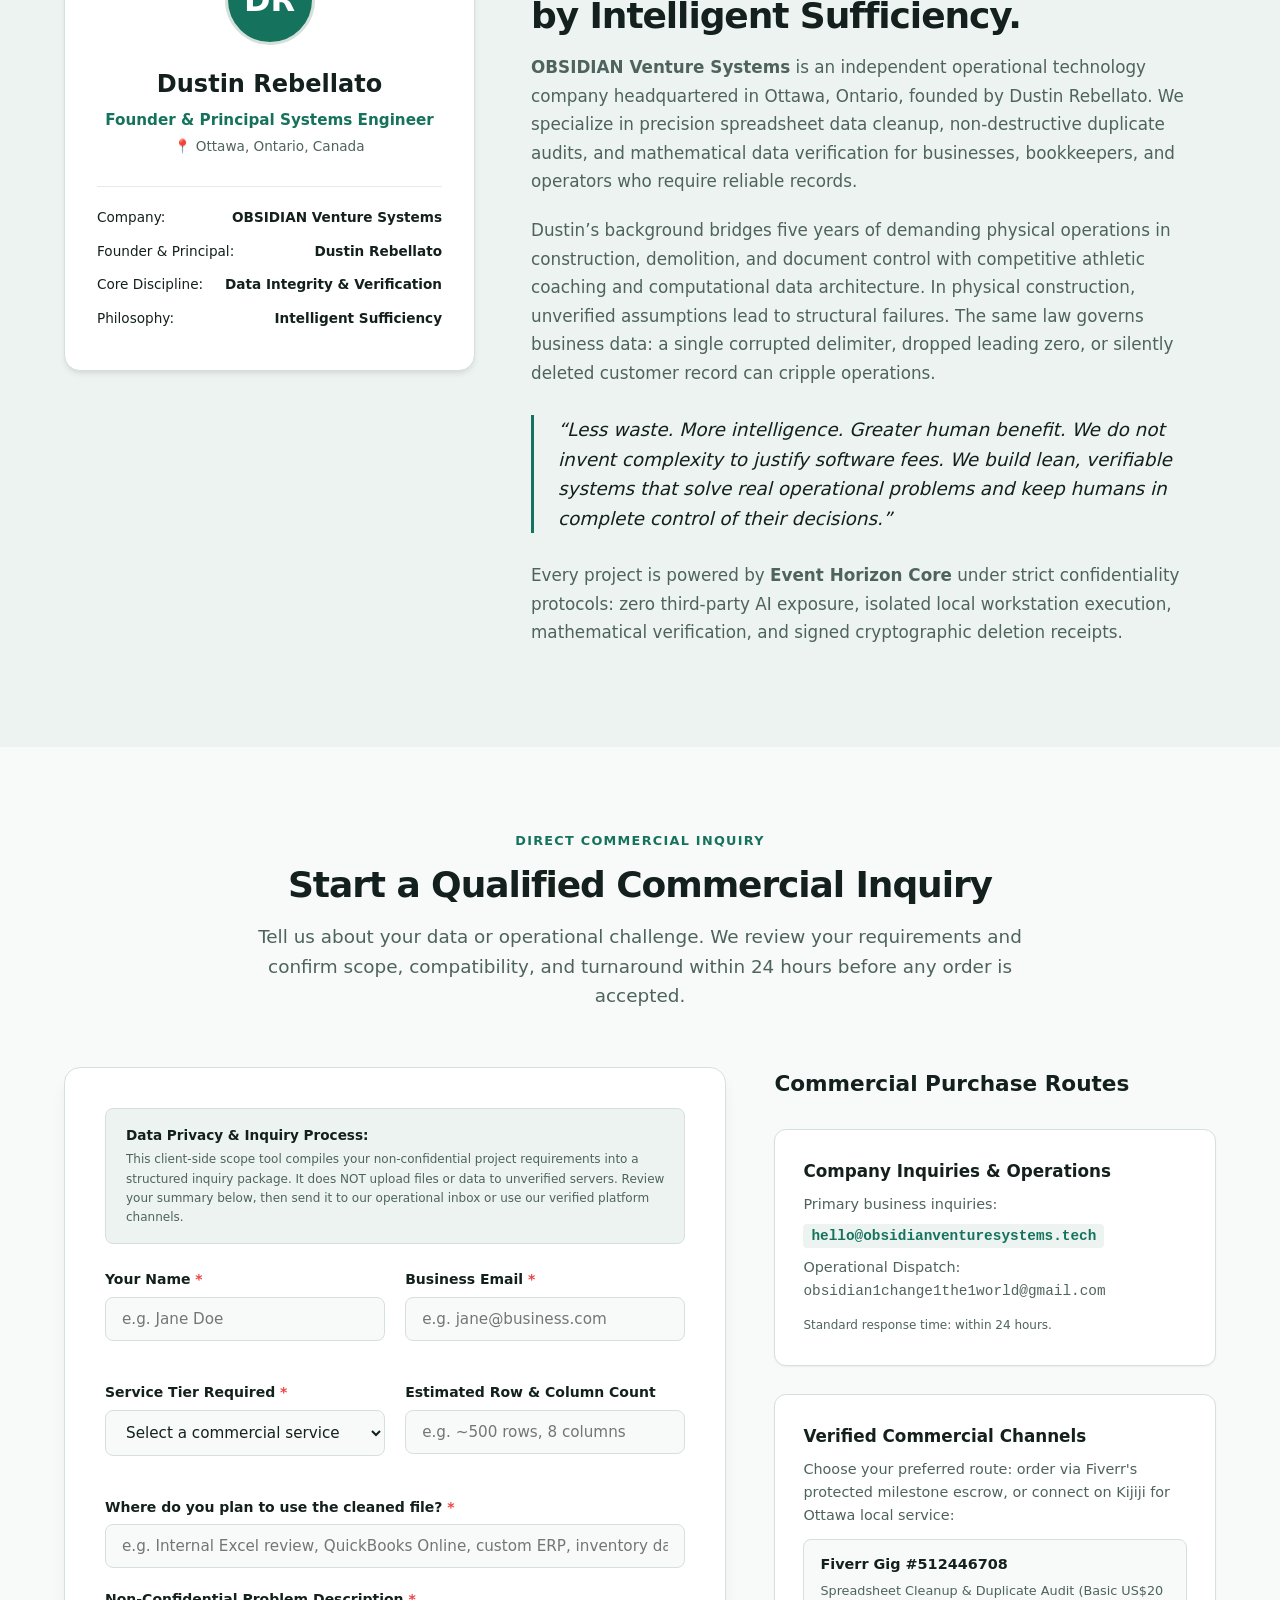
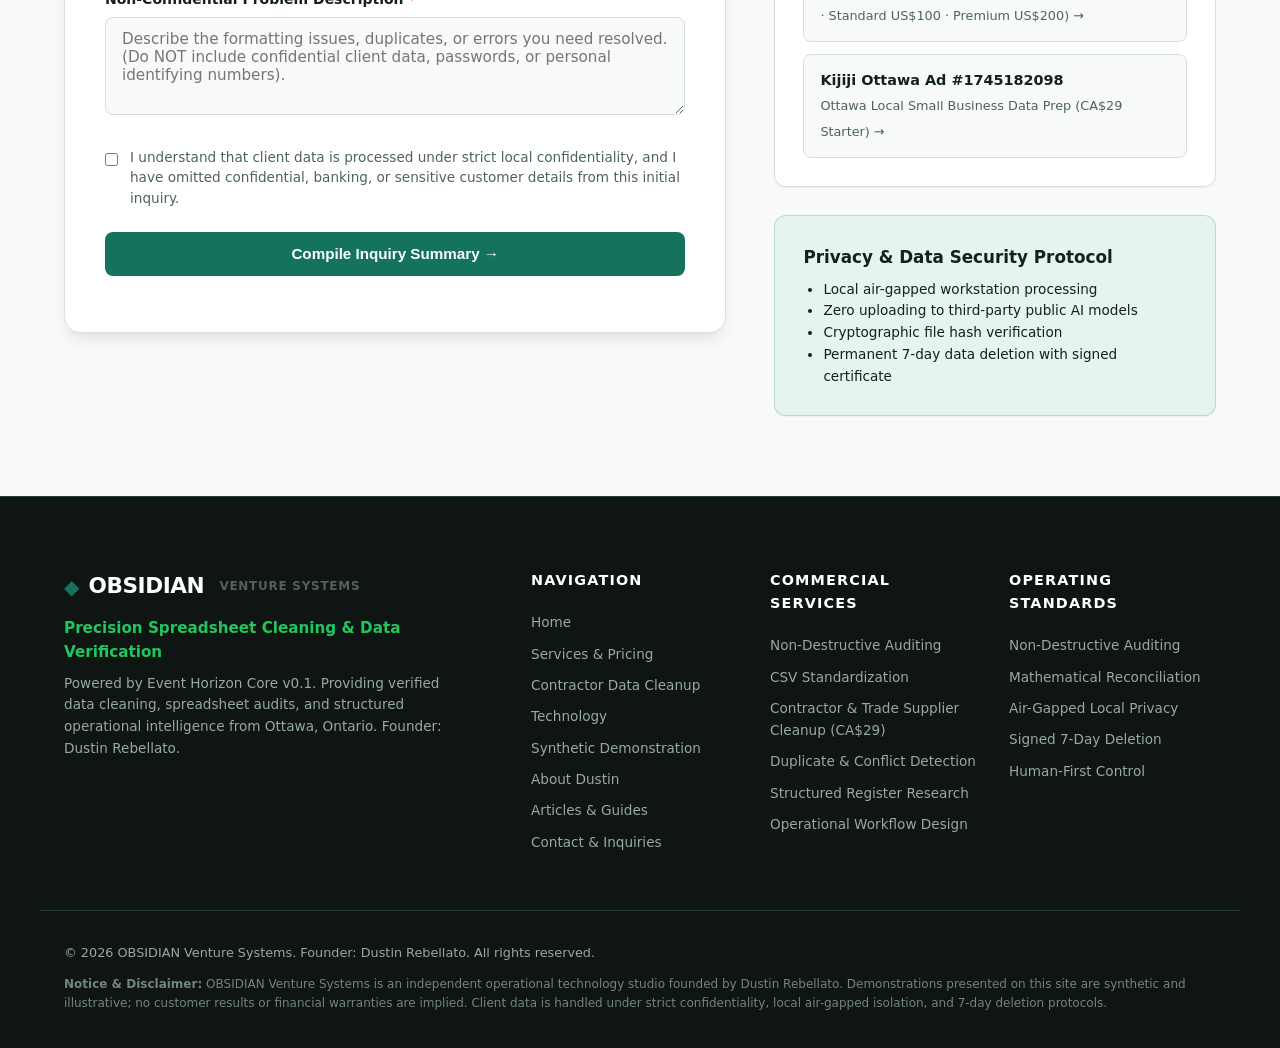
==== commit b30f2a29: "Mission 262: Scanner traffic acquisition, attribution system, and homepage integration - Expose 'Che" ====
--- a/index.html
+++ b/index.html
@@ -115,7 +115,7 @@
         <ul class="nav-list">
           <li><a href="#home" class="nav-link active">Home</a></li>
           <li><a href="#services" class="nav-link">Services &amp; Pricing</a></li>
-          <li><a href="scanner/" class="nav-link">Free Scanner</a></li>
+          <li><a href="scanner/" class="nav-link">Check Your CSV Free</a></li>
           <li><a href="csv-import-guide.html" class="nav-link">Import Guide</a></li>
           <li><a href="contractors.html" class="nav-link">Contractor Starter</a></li>
           <li><a href="#articles" class="nav-link">Articles</a></li>
@@ -145,7 +145,7 @@
           </p>
           <div class="hero-cta-group">
             <a href="#services" class="btn btn-primary">Clean My Spreadsheet &rarr;</a>
-            <a href="#demonstrations" class="btn btn-secondary">Inspect Verified Proof</a>
+            <a href="scanner/" class="btn btn-secondary">Check Your CSV Free &rarr;</a>
           </div>
           <div class="hero-proof-strip">
             <div class="proof-item">
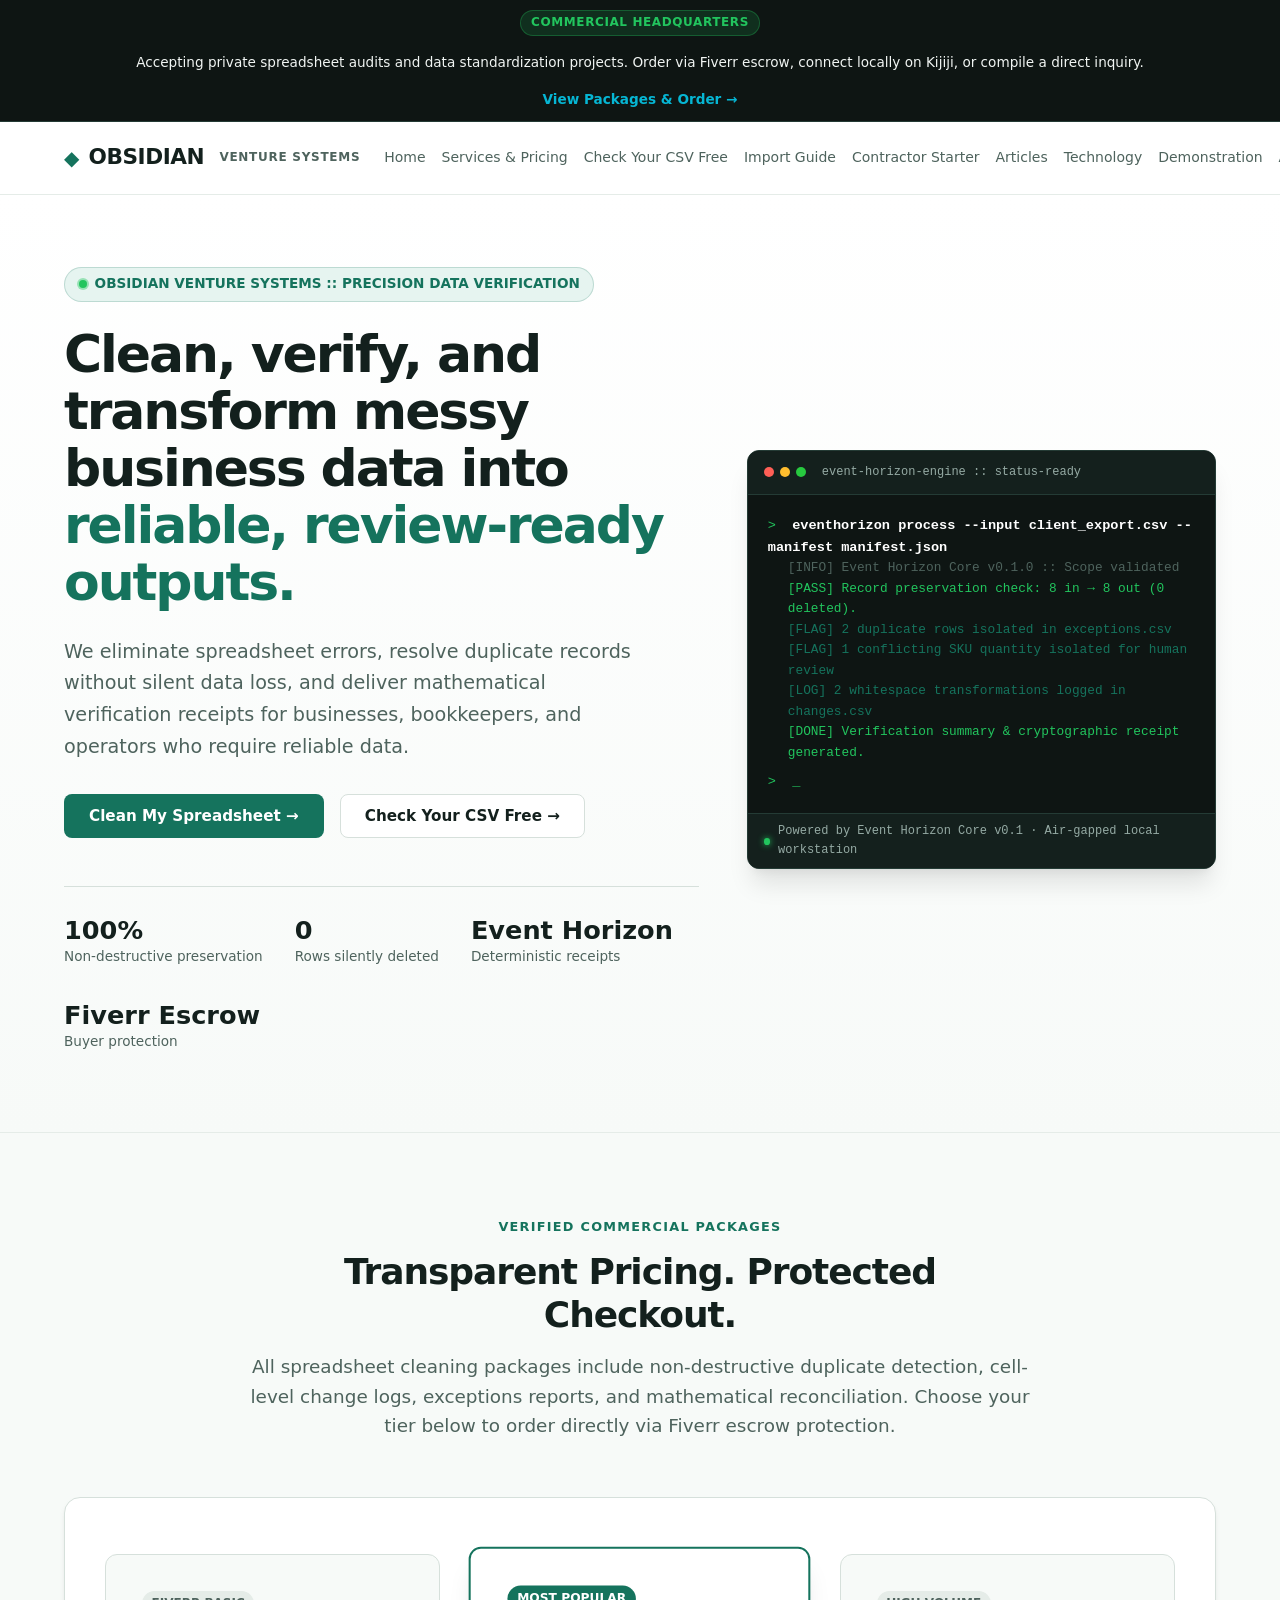
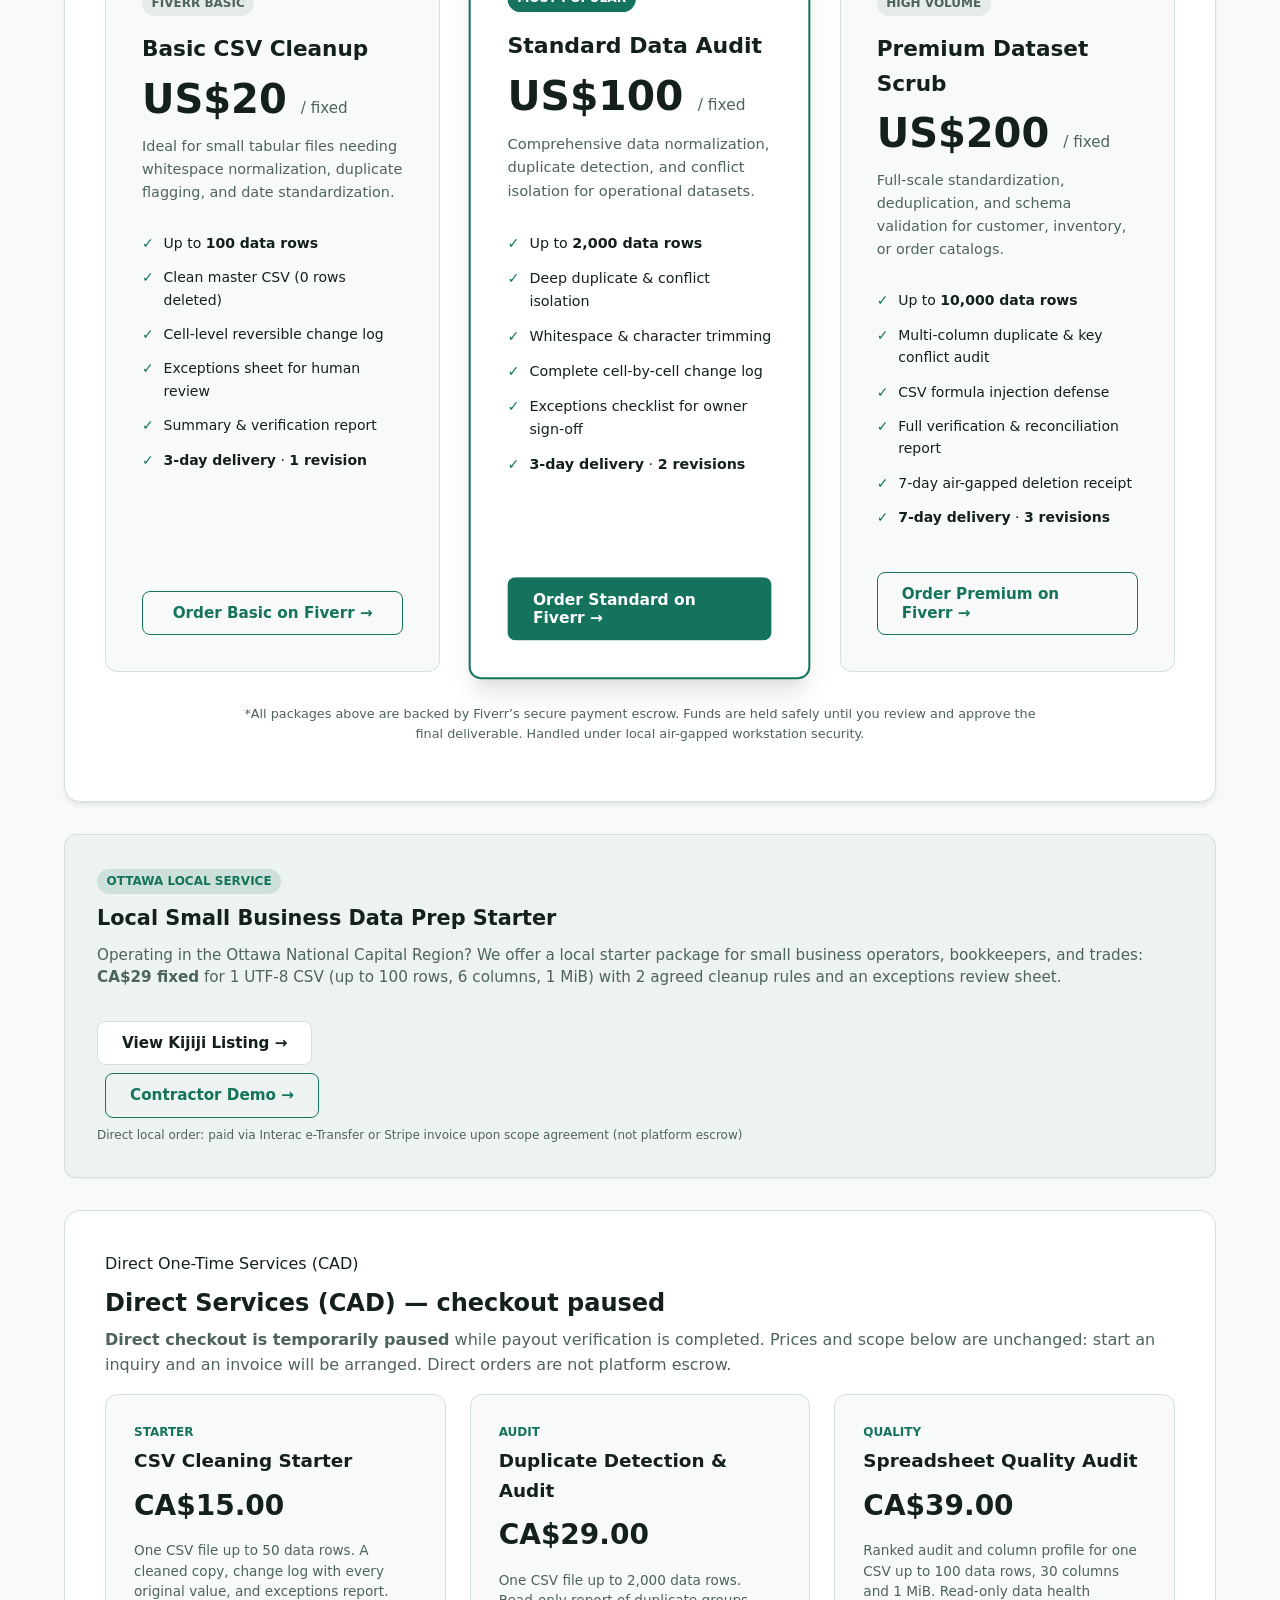
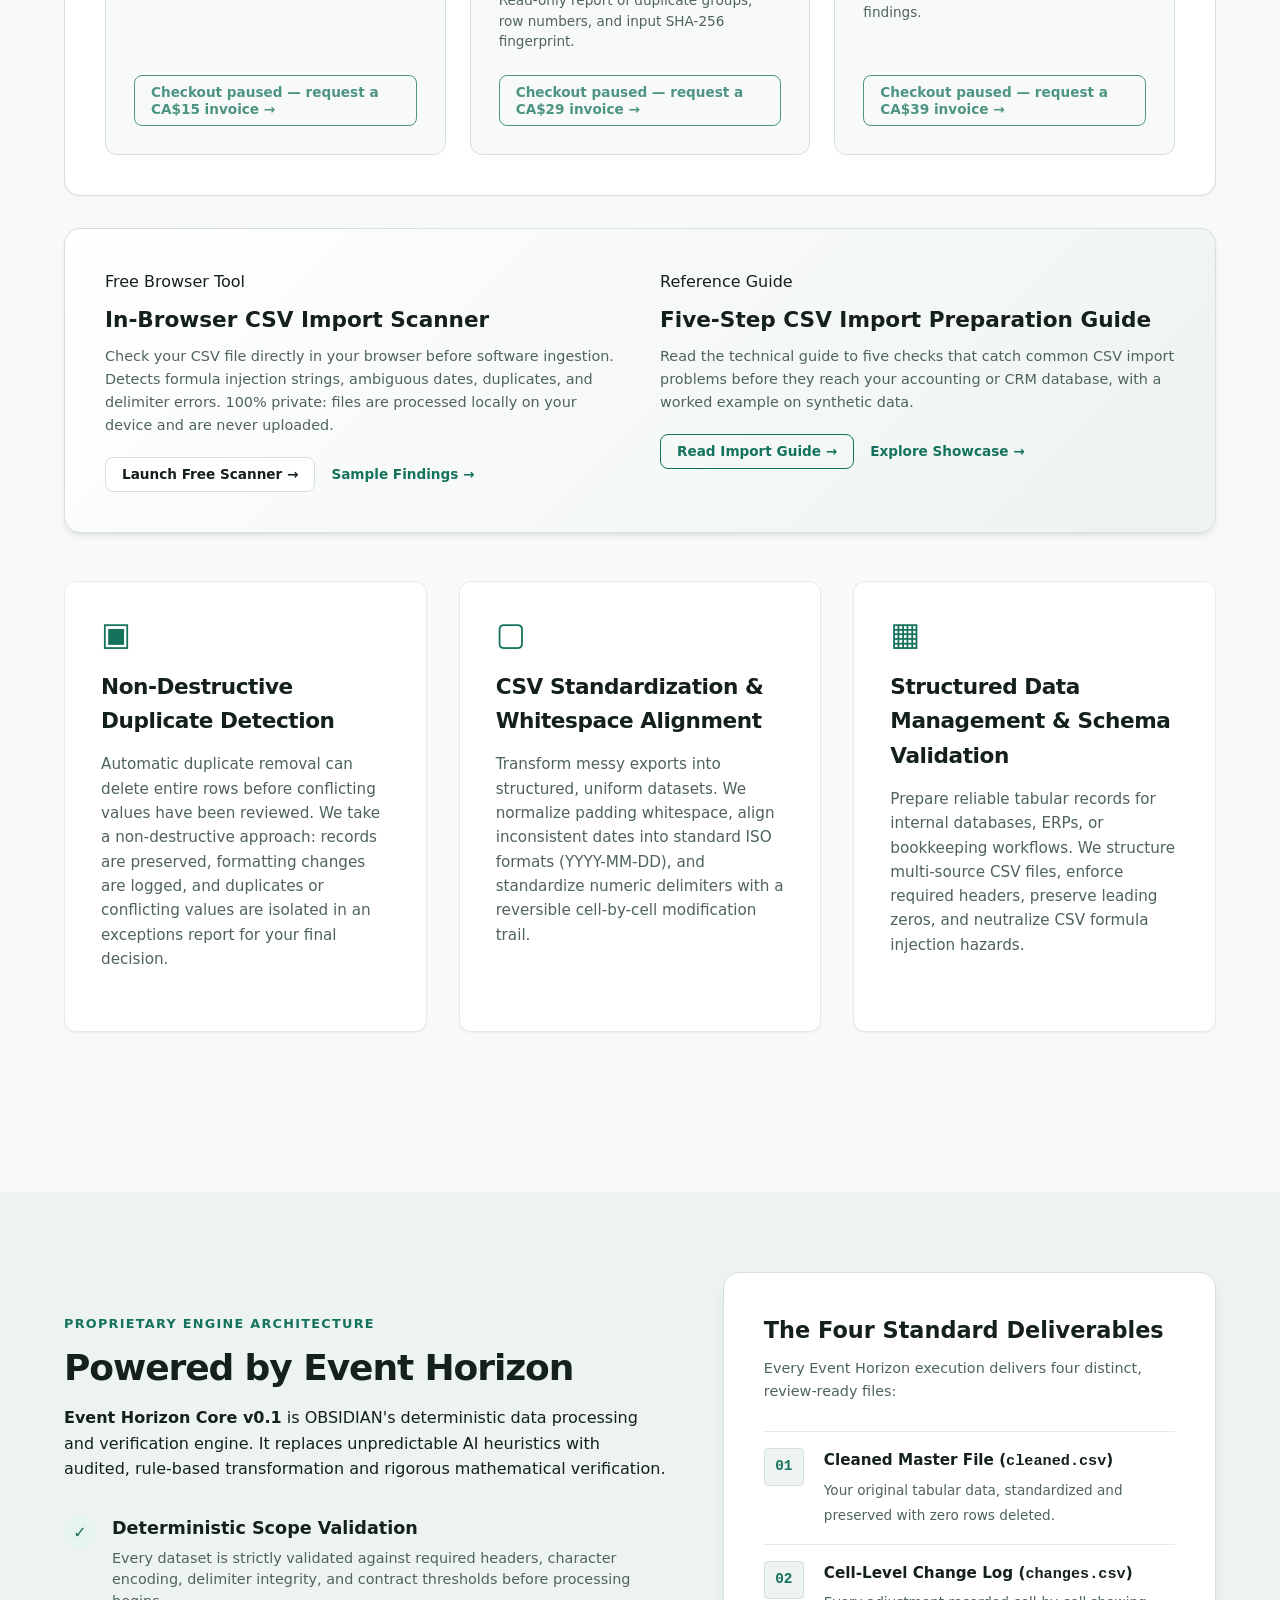
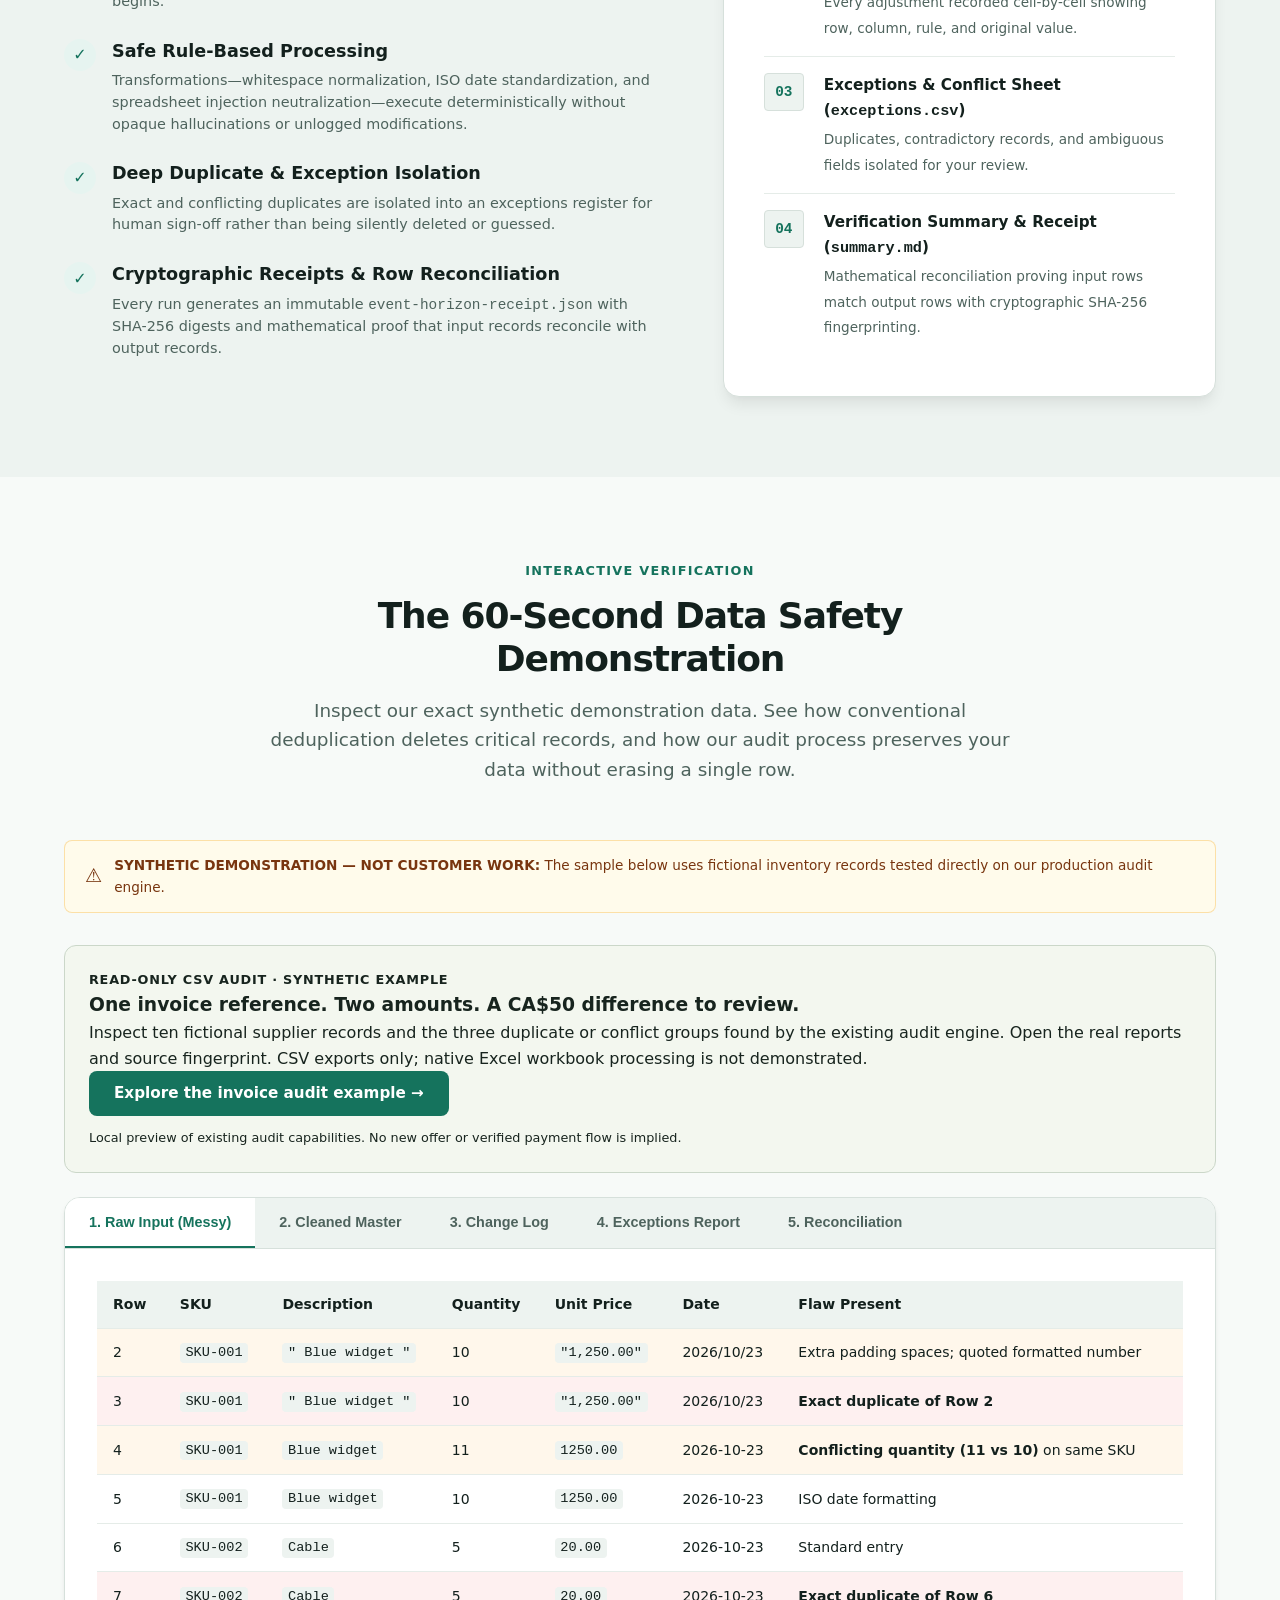
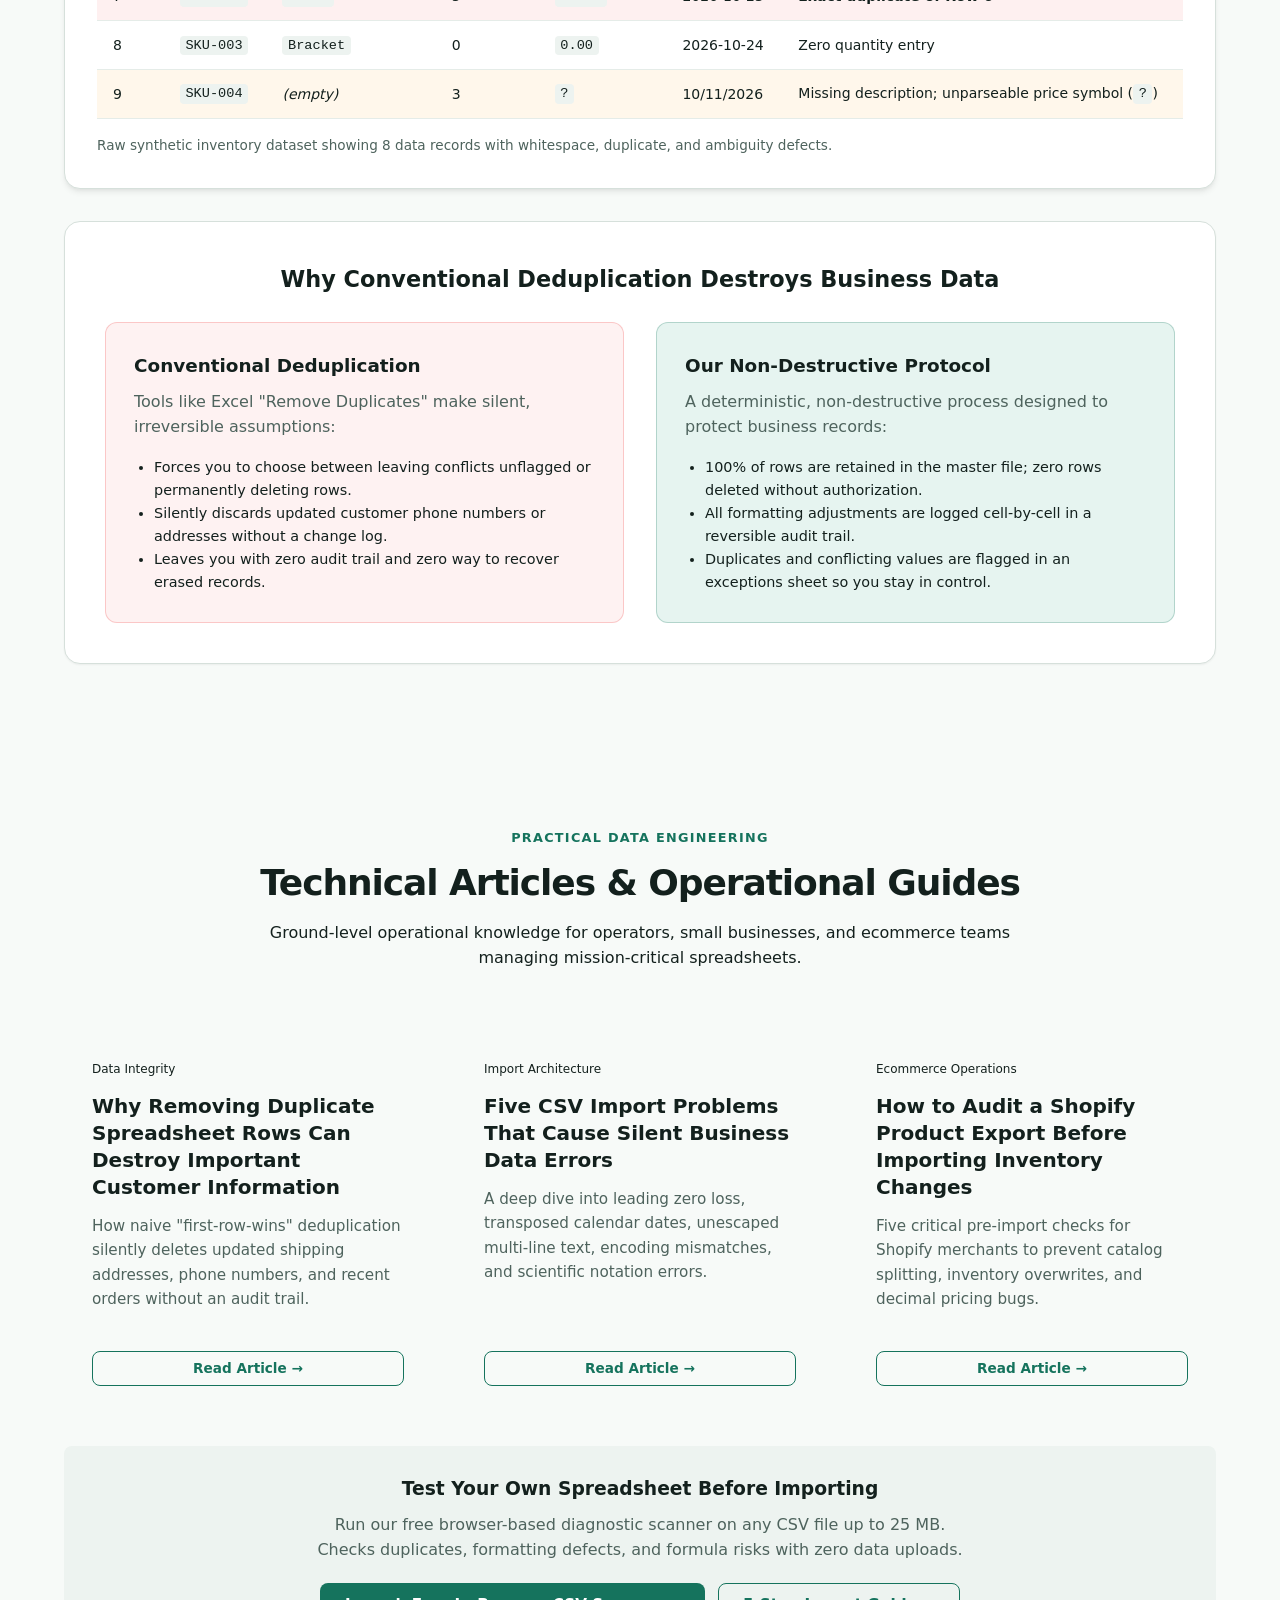
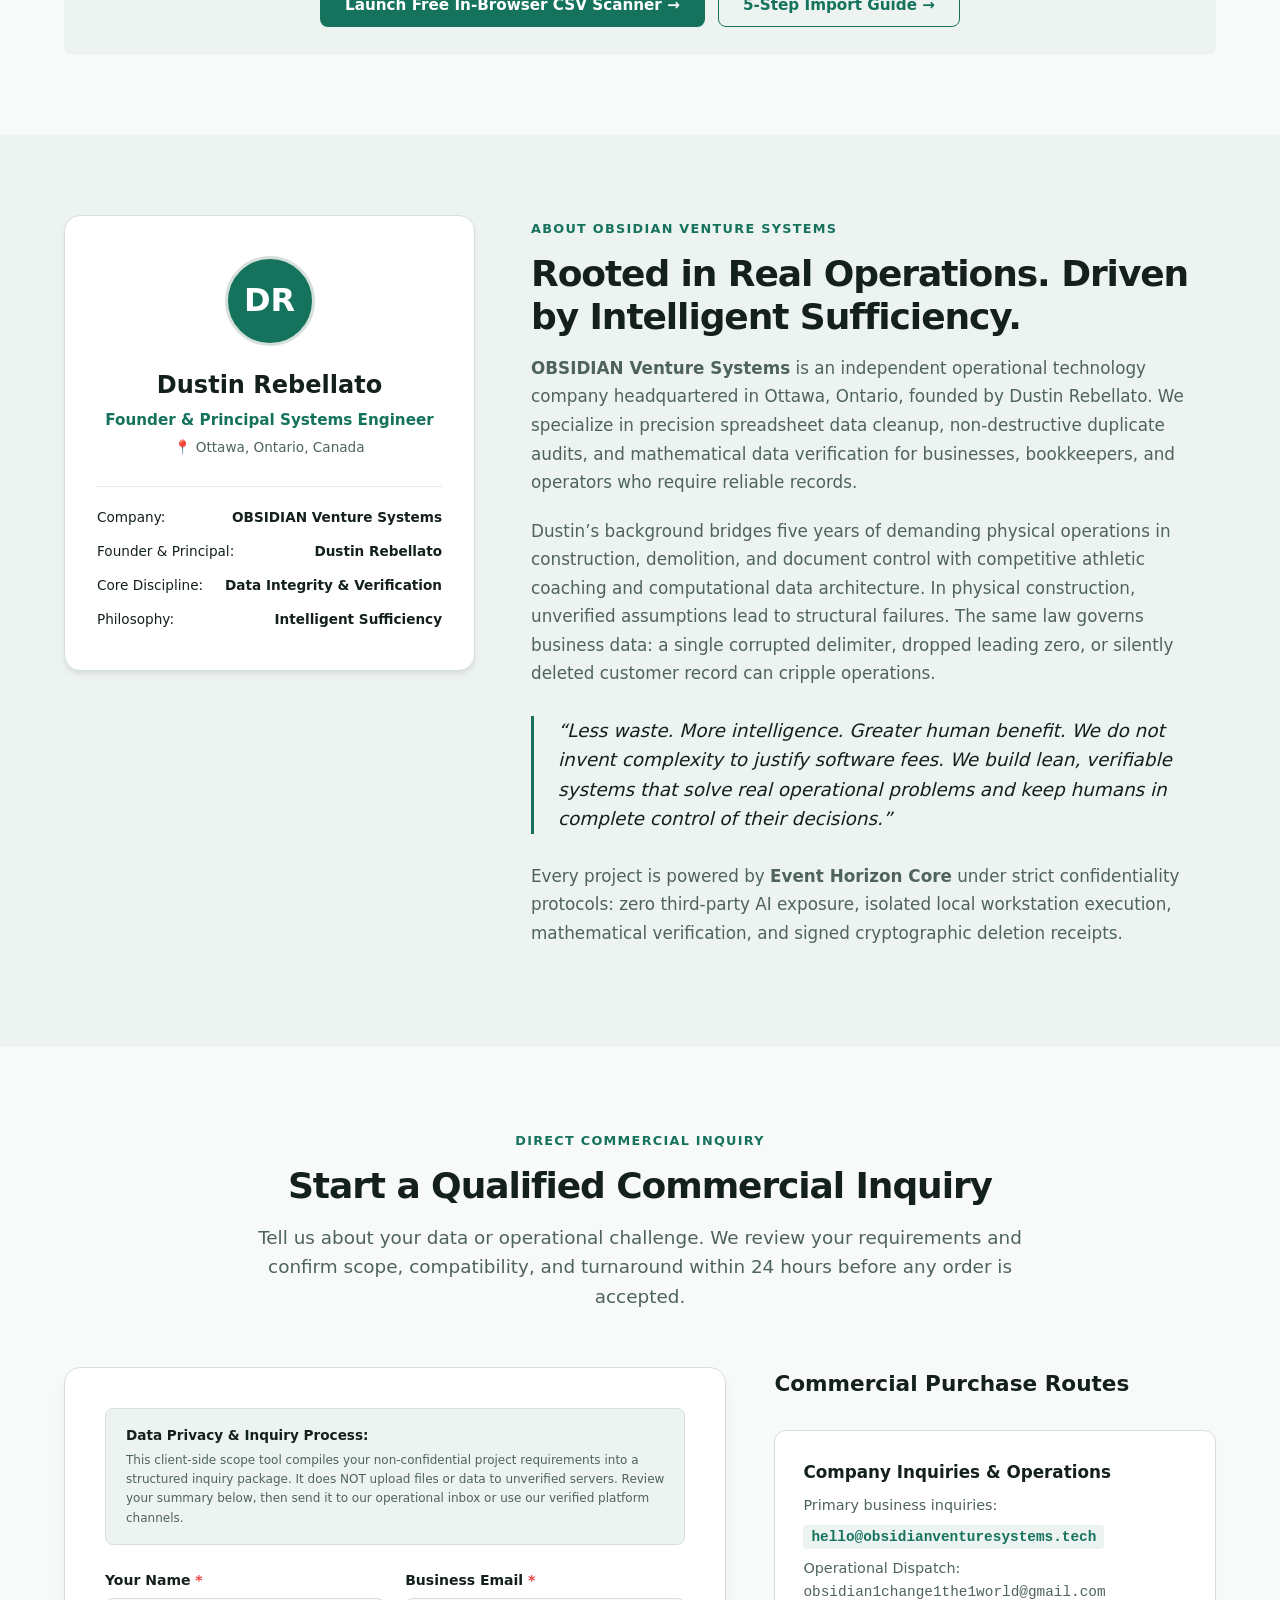
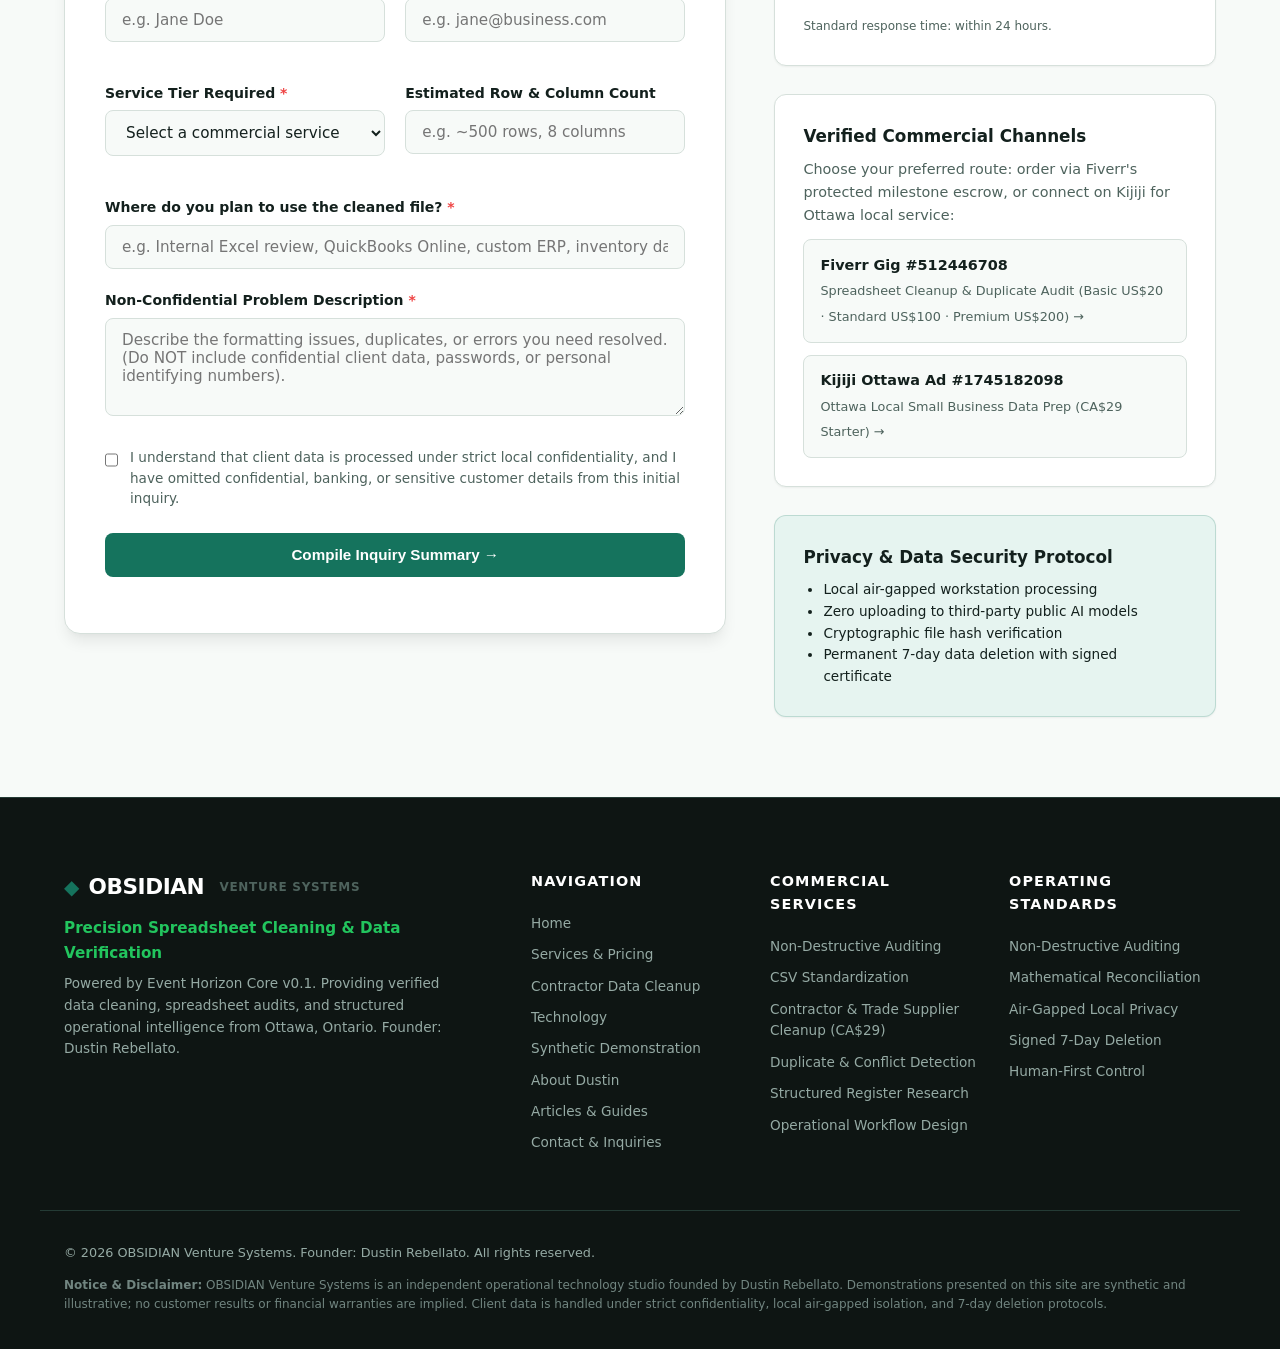
==== commit c5bbb69a: "Mission 447: apply verified public-trust repair (5 files) index.html, contractors.html, order-confir" ====
--- a/index.html
+++ b/index.html
@@ -1,1161 +1,1173 @@
-<!DOCTYPE html>
-<html lang="en">
-<head>
-  <meta charset="utf-8">
-  <meta name="viewport" content="width=device-width, initial-scale=1">
-  <title>OBSIDIAN Venture Systems — Precision Spreadsheet Cleaning &amp; Data Verification</title>
-  <meta name="description" content="Clean, verify, and transform messy business data into reliable, review-ready outputs. Deterministic spreadsheet cleanup, duplicate audits, and verification powered by Event Horizon.">
-  <link rel="stylesheet" href="style.css">
-  <link rel="icon" href="data:image/svg+xml,<svg xmlns='http://www.w3.org/2000/svg' viewBox='0 0 100 100'><polygon points='50,10 90,50 50,90 10,50' fill='%23176b58'/></svg>">
-  <link rel="canonical" href="https://obsidianventuresystems.tech/">
-  <meta property="og:title" content="OBSIDIAN Venture Systems — Precision Spreadsheet Cleaning &amp; Data Verification">
-  <meta property="og:description" content="Clean, verify, and transform messy business data into reliable, review-ready outputs. Deterministic spreadsheet cleanup, duplicate audits, and verification powered by Event Horizon.">
-  <meta property="og:url" content="https://obsidianventuresystems.tech/">
-  <meta property="og:type" content="website">
-  <meta property="og:image" content="https://obsidianventuresystems.tech/showcase/media/promo-thumbnail.png">
-  <meta property="og:site_name" content="OBSIDIAN Venture Systems">
-  <meta name="twitter:card" content="summary_large_image">
-  <meta name="twitter:title" content="OBSIDIAN Venture Systems — Precision Spreadsheet Cleaning &amp; Data Verification">
-  <meta name="twitter:description" content="Clean, verify, and transform messy business data into reliable, review-ready outputs. Deterministic spreadsheet cleanup, duplicate audits, and verification powered by Event Horizon.">
-  <meta name="twitter:image" content="https://obsidianventuresystems.tech/showcase/media/promo-thumbnail.png">
-  <script type="application/ld+json">
-  {
-    "@context": "https://schema.org",
-    "@type": "ProfessionalService",
-    "name": "OBSIDIAN Venture Systems",
-    "url": "https://obsidianventuresystems.tech/",
-    "image": "https://obsidianventuresystems.tech/showcase/media/promo-thumbnail.png",
-    "description": "Clean, verify, and transform messy business data into reliable, review-ready outputs. Deterministic spreadsheet cleanup, duplicate audits, and verification powered by Event Horizon.",
-    "founder": {
-      "@type": "Person",
-      "name": "Dustin Rebellato",
-      "jobTitle": "Founder & Principal Systems Engineer",
-      "address": {
-        "@type": "PostalAddress",
-        "addressLocality": "Ottawa",
-        "addressRegion": "ON",
-        "addressCountry": "CA"
-      }
-    },
-    "address": {
-      "@type": "PostalAddress",
-      "addressLocality": "Ottawa",
-      "addressRegion": "ON",
-      "addressCountry": "CA"
-    },
-    "areaServed": ["Ottawa", "Gatineau", "Canada", "Worldwide"],
-    "knowsAbout": [
-      "Spreadsheet Data Cleanup",
-      "Non-Destructive Duplicate Detection",
-      "CSV Format Standardization",
-      "RFC 4180 Compliance",
-      "Shopify Product Import Auditing",
-      "ERP Data Migration"
-    ],
-    "hasOfferCatalog": {
-      "@type": "OfferCatalog",
-      "name": "Data Integrity & Cleaning Services",
-      "itemListElement": [
-        {
-          "@type": "Offer",
-          "name": "CSV Cleaning Starter (Fiverr Basic)",
-          "price": "20.00",
-          "priceCurrency": "USD",
-          "url": "https://www.fiverr.com/dustinrebellato/clean-standardise-and-flag-your-spreadsheet-with-a-verified-report"
-        },
-        {
-          "@type": "Offer",
-          "name": "Ottawa Local Small Business Starter",
-          "price": "29.00",
-          "priceCurrency": "CAD",
-          "url": "https://www.kijiji.ca/v-buy-sell-other/ottawa/excel-&-csv-cleanup-duplicates-formatting-&-import-problems/1745182098"
-        },
-        {
-          "@type": "Offer",
-          "name": "Direct Stripe Duplicate Detection & Audit",
-          "price": "29.00",
-          "priceCurrency": "CAD",
-          "url": "https://buy.stripe.com/14A5kw1Gf1Eq1BZcnv04801?client_reference_id=guide-page"
-        }
-      ]
-    },
-    "sameAs": [
-      "https://www.fiverr.com/dustinrebellato/clean-standardise-and-flag-your-spreadsheet-with-a-verified-report",
-      "https://www.kijiji.ca/v-buy-sell-other/ottawa/excel-&-csv-cleanup-duplicates-formatting-&-import-problems/1745182098"
-    ]
-  }
-  </script>
-</head>
-<body>
-  <a class="skip-link" href="#main-content">Skip to main content</a>
-
-  <!-- Top Announcement Bar -->
-  <aside class="announcement-bar">
-    <div class="container announcement-inner">
-      <span class="badge">Commercial Headquarters</span>
-      <p>Accepting private spreadsheet audits and data standardization projects. Order via Fiverr escrow, connect locally on Kijiji, or compile a direct inquiry.</p>
-      <a href="#services" class="announcement-link">View Packages &amp; Order &rarr;</a>
-    </div>
-  </aside>
-
-  <!-- Navigation -->
-  <header class="site-header">
-    <div class="container header-inner">
-      <a href="#home" class="brand-link" aria-label="OBSIDIAN Venture Systems">
-        <span class="brand-glyph" aria-hidden="true">&#9670;</span>
-        <span class="brand-name">OBSIDIAN</span>
-        <span class="brand-sub" style="font-size:0.75rem; letter-spacing:0.06em; color:var(--text-muted); margin-left:0.35rem; font-weight:700;">VENTURE SYSTEMS</span>
-      </a>
-
-      <button class="nav-toggle" id="navToggle" aria-expanded="false" aria-controls="siteNav" aria-label="Toggle navigation menu">
-        <span class="hamburger"></span>
-      </button>
-
-      <nav class="site-nav" id="siteNav">
-        <ul class="nav-list">
-          <li><a href="#home" class="nav-link active">Home</a></li>
-          <li><a href="#services" class="nav-link">Services &amp; Pricing</a></li>
-          <li><a href="scanner/" class="nav-link">Check Your CSV Free</a></li>
-          <li><a href="csv-import-guide.html" class="nav-link">Import Guide</a></li>
-          <li><a href="contractors.html" class="nav-link">Contractor Starter</a></li>
-          <li><a href="#articles" class="nav-link">Articles</a></li>
-          <li><a href="#technology" class="nav-link">Technology</a></li>
-          <li><a href="#demonstrations" class="nav-link">Demonstration</a></li>
-          <li><a href="#about" class="nav-link">About</a></li>
-          <li><a href="#contact" class="btn btn-sm btn-primary">Start Inquiry</a></li>
-        </ul>
-      </nav>
-    </div>
-  </header>
-
-  <main id="main-content">
-    <!-- Hero Section -->
-    <section class="hero-section" id="home">
-      <div class="container hero-grid">
-        <div class="hero-content">
-          <div class="eyebrow-tag">
-            <span class="pulse-dot"></span>
-            OBSIDIAN VENTURE SYSTEMS :: PRECISION DATA VERIFICATION
-          </div>
-          <h1 class="hero-title">
-            Clean, verify, and transform messy business data into <span class="text-accent">reliable, review-ready outputs.</span>
-          </h1>
-          <p class="hero-lead">
-            We eliminate spreadsheet errors, resolve duplicate records without silent data loss, and deliver mathematical verification receipts for businesses, bookkeepers, and operators who require reliable data.
-          </p>
-          <div class="hero-cta-group">
-            <a href="#services" class="btn btn-primary">Clean My Spreadsheet &rarr;</a>
-            <a href="scanner/" class="btn btn-secondary">Check Your CSV Free &rarr;</a>
-          </div>
-          <div class="hero-proof-strip">
-            <div class="proof-item">
-              <strong class="proof-number">100%</strong>
-              <span class="proof-label">Non-destructive preservation</span>
-            </div>
-            <div class="proof-item">
-              <strong class="proof-number">0</strong>
-              <span class="proof-label">Rows silently deleted</span>
-            </div>
-            <div class="proof-item">
-              <strong class="proof-number">Event Horizon</strong>
-              <span class="proof-label">Deterministic receipts</span>
-            </div>
-            <div class="proof-item">
-              <strong class="proof-number">Fiverr Escrow</strong>
-              <span class="proof-label">Buyer protection</span>
-            </div>
-          </div>
-        </div>
-
-        <div class="hero-card">
-          <div class="terminal-card">
-            <div class="terminal-header">
-              <div class="window-buttons">
-                <span class="dot red"></span>
-                <span class="dot yellow"></span>
-                <span class="dot green"></span>
-              </div>
-              <span class="terminal-title">event-horizon-engine :: status-ready</span>
-            </div>
-            <div class="terminal-body">
-              <div class="code-line"><span class="cmd-prompt">&gt;</span> <span class="cmd-text">eventhorizon process --input client_export.csv --manifest manifest.json</span></div>
-              <div class="code-output text-muted">[INFO] Event Horizon Core v0.1.0 :: Scope validated</div>
-              <div class="code-output text-success">[PASS] Record preservation check: 8 in &rarr; 8 out (0 deleted).</div>
-              <div class="code-output text-accent">[FLAG] 2 duplicate rows isolated in exceptions.csv</div>
-              <div class="code-output text-accent">[FLAG] 1 conflicting SKU quantity isolated for human review</div>
-              <div class="code-output text-accent">[LOG]  2 whitespace transformations logged in changes.csv</div>
-              <div class="code-output text-success">[DONE] Verification summary &amp; cryptographic receipt generated.</div>
-              <div class="code-line mt-2"><span class="cmd-prompt">&gt;</span> <span class="cmd-cursor">_</span></div>
-            </div>
-            <div class="terminal-footer">
-              <span class="status-indicator online"></span> Powered by Event Horizon Core v0.1 · Air-gapped local workstation
-            </div>
-          </div>
-        </div>
-      </div>
-    </section>
-
-    <!-- Services & Pricing Section -->
-    <section class="services-section section-padding" id="services">
-      <div class="container">
-        <div class="section-header text-center">
-          <span class="section-eyebrow">Verified Commercial Packages</span>
-          <h2 class="section-title">Transparent Pricing. Protected Checkout.</h2>
-          <p class="section-lead">
-            All spreadsheet cleaning packages include non-destructive duplicate detection, cell-level change logs, exceptions reports, and mathematical reconciliation. Choose your tier below to order directly via Fiverr escrow protection.
-          </p>
-        </div>
-
-        <!-- Fiverr Verified Packages -->
-        <div class="packages-block">
-          <div class="packages-grid">
-            <!-- Basic Package -->
-            <div class="package-card">
-              <span class="package-tag">Fiverr Basic</span>
-              <h4 class="package-name">Basic CSV Cleanup</h4>
-              <div class="package-price">US$20 <span class="price-type">/ fixed</span></div>
-              <p class="package-desc">Ideal for small tabular files needing whitespace normalization, duplicate flagging, and date standardization.</p>
-              <ul class="package-checklist">
-                <li>Up to <strong>100 data rows</strong></li>
-                <li>Clean master CSV (0 rows deleted)</li>
-                <li>Cell-level reversible change log</li>
-                <li>Exceptions sheet for human review</li>
-                <li>Summary &amp; verification report</li>
-                <li><strong>3-day delivery</strong> · <strong>1 revision</strong></li>
-              </ul>
-              <a href="https://www.fiverr.com/dustinrebellato/clean-standardise-and-flag-your-spreadsheet-with-a-verified-report" target="_blank" rel="noopener noreferrer" class="btn btn-outline btn-block">Order Basic on Fiverr &rarr;</a>
-            </div>
-
-            <!-- Standard Package -->
-            <div class="package-card featured-package">
-              <span class="package-tag featured-tag">Most Popular</span>
-              <h4 class="package-name">Standard Data Audit</h4>
-              <div class="package-price">US$100 <span class="price-type">/ fixed</span></div>
-              <p class="package-desc">Comprehensive data normalization, duplicate detection, and conflict isolation for operational datasets.</p>
-              <ul class="package-checklist">
-                <li>Up to <strong>2,000 data rows</strong></li>
-                <li>Deep duplicate &amp; conflict isolation</li>
-                <li>Whitespace &amp; character trimming</li>
-                <li>Complete cell-by-cell change log</li>
-                <li>Exceptions checklist for owner sign-off</li>
-                <li><strong>3-day delivery</strong> · <strong>2 revisions</strong></li>
-              </ul>
-              <a href="https://www.fiverr.com/dustinrebellato/clean-standardise-and-flag-your-spreadsheet-with-a-verified-report" target="_blank" rel="noopener noreferrer" class="btn btn-primary btn-block">Order Standard on Fiverr &rarr;</a>
-            </div>
-
-            <!-- Premium Package -->
-            <div class="package-card">
-              <span class="package-tag">High Volume</span>
-              <h4 class="package-name">Premium Dataset Scrub</h4>
-              <div class="package-price">US$200 <span class="price-type">/ fixed</span></div>
-              <p class="package-desc">Full-scale standardization, deduplication, and schema validation for customer, inventory, or order catalogs.</p>
-              <ul class="package-checklist">
-                <li>Up to <strong>10,000 data rows</strong></li>
-                <li>Multi-column duplicate &amp; key conflict audit</li>
-                <li>CSV formula injection defense</li>
-                <li>Full verification &amp; reconciliation report</li>
-                <li>7-day air-gapped deletion receipt</li>
-                <li><strong>7-day delivery</strong> · <strong>3 revisions</strong></li>
-              </ul>
-              <a href="https://www.fiverr.com/dustinrebellato/clean-standardise-and-flag-your-spreadsheet-with-a-verified-report" target="_blank" rel="noopener noreferrer" class="btn btn-outline btn-block">Order Premium on Fiverr &rarr;</a>
-            </div>
-          </div>
-          
-          <div class="packages-footer text-center mt-3">
-            <p class="packages-disclaimer">
-              *All packages above are backed by Fiverr’s secure payment escrow. Funds are held safely until you review and approve the final deliverable. Handled under local air-gapped workstation security.
-            </p>
-          </div>
-        </div>
-
-        <!-- Separate Ottawa Local Service Option -->
-        <div class="local-service-card mt-4">
-          <div class="local-service-inner">
-            <div class="local-service-content">
-              <span class="badge-local">Ottawa Local Service</span>
-              <h3>Local Small Business Data Prep Starter</h3>
-              <p>
-                Operating in the Ottawa National Capital Region? We offer a local starter package for small business operators, bookkeepers, and trades: <strong>CA$29 fixed</strong> for 1 UTF-8 CSV (up to 100 rows, 6 columns, 1 MiB) with 2 agreed cleanup rules and an exceptions review sheet.
-              </p>
-            </div>
-            <div class="local-service-action">
-              <a href="https://www.kijiji.ca/v-buy-sell-other/ottawa/excel-&-csv-cleanup-duplicates-formatting-&-import-problems/1745182098" target="_blank" rel="noopener noreferrer" class="btn btn-secondary">View Kijiji Listing &rarr;</a>
-              <a href="contractors.html" class="btn btn-outline" style="margin-left:0.5rem;">Contractor Demo &rarr;</a>
-              <span class="local-payment-note">Direct local order: paid via Interac e-Transfer or Stripe invoice upon scope agreement (not platform escrow)</span>
-            </div>
-          </div>
-        </div>
-
-        <!-- Direct Stripe Checkout One-Time Services -->
-        <div class="stripe-services-block mt-4">
-          <div class="stripe-header">
-            <span class="badge">Direct One-Time Services (CAD)</span>
-            <h3>Direct Stripe-Hosted Checkout Services</h3>
-            <p class="text-muted">Instant purchase via secure Stripe-hosted payment pages. Scope confirmation and secure transfer instructions sent by email within one business day post-checkout (direct order terms; not platform escrow).</p>
-          </div>
-          <div class="stripe-grid mt-3">
-            <div class="stripe-card">
-              <span class="stripe-tier">Starter</span>
-              <h4>CSV Cleaning Starter</h4>
-              <div class="stripe-price">CA$15.00</div>
-              <p>One CSV file up to 50 data rows. A cleaned copy, change log with every original value, and exceptions report.</p>
-              <a href="https://buy.stripe.com/3cI5kw4Sr1Eq6Wj3QZ04800?client_reference_id=guide-page" class="btn btn-outline btn-sm btn-block" target="_blank" rel="noopener noreferrer">Stripe Checkout (CA$15) &rarr;</a>
-            </div>
-            <div class="stripe-card">
-              <span class="stripe-tier">Audit</span>
-              <h4>Duplicate Detection &amp; Audit</h4>
-              <div class="stripe-price">CA$29.00</div>
-              <p>One CSV file up to 2,000 data rows. Read-only report of duplicate groups, row numbers, and input SHA-256 fingerprint.</p>
-              <a href="https://buy.stripe.com/14A5kw1Gf1Eq1BZcnv04801?client_reference_id=guide-page" class="btn btn-outline btn-sm btn-block" target="_blank" rel="noopener noreferrer">Stripe Checkout (CA$29) &rarr;</a>
-            </div>
-            <div class="stripe-card">
-              <span class="stripe-tier">Quality</span>
-              <h4>Spreadsheet Quality Audit</h4>
-              <div class="stripe-price">CA$39.00</div>
-              <p>Ranked audit and column profile (up to 2,000 rows; 100 rows/30 cols/1 MiB). Read-only data health findings.</p>
-              <a href="https://buy.stripe.com/3cIcMY70zaaW6Wjcnv04802?client_reference_id=guide-page" class="btn btn-outline btn-sm btn-block" target="_blank" rel="noopener noreferrer">Stripe Checkout (CA$39) &rarr;</a>
-            </div>
-          </div>
-        </div>
-
-        <!-- Free Scanner & Guide Tools Block -->
-        <div class="tools-banner-card mt-4">
-          <div class="tools-banner-grid">
-            <div class="tools-banner-col">
-              <span class="badge">Free Browser Tool</span>
-              <h3>In-Browser CSV Import Scanner</h3>
-              <p>Check your CSV file directly in your browser before software ingestion. Detects formula injection strings, ambiguous dates, duplicates, and delimiter errors. 100% private: files are processed locally on your device and are never uploaded.</p>
-              <div class="tools-links mt-2">
-                <a href="scanner/" class="btn btn-secondary btn-sm">Launch Free Scanner &rarr;</a>
-                <a href="scanner/csv-import-problems.html" class="link-subtle">Sample Findings &rarr;</a>
-              </div>
-            </div>
-            <div class="tools-banner-col">
-              <span class="badge">Reference Guide</span>
-              <h3>Five-Step CSV Import Preparation Guide</h3>
-              <p>Read our comprehensive technical guide on the five critical checks that catch 90% of spreadsheet import errors before they corrupt your accounting or CRM database.</p>
-              <div class="tools-links mt-2">
-                <a href="csv-import-guide.html" class="btn btn-outline btn-sm">Read Import Guide &rarr;</a>
-                <a href="showcase/" class="link-subtle">Explore Showcase &rarr;</a>
-              </div>
-            </div>
-          </div>
-        </div>
-
-        <!-- Capabilities Breakdown -->
-        <div class="services-grid mt-5">
-          <article class="service-card">
-            <div class="service-icon">&#9635;</div>
-            <h3 class="service-title">Non-Destructive Duplicate Detection</h3>
-            <p class="service-desc">
-              Automatic duplicate removal can delete entire rows before conflicting values have been reviewed. We take a non-destructive approach: records are preserved, formatting changes are logged, and duplicates or conflicting values are isolated in an exceptions report for your final decision.
-            </p>
-          </article>
-
-          <article class="service-card">
-            <div class="service-icon">&#9634;</div>
-            <h3 class="service-title">CSV Standardization &amp; Whitespace Alignment</h3>
-            <p class="service-desc">
-              Transform messy exports into structured, uniform datasets. We normalize padding whitespace, align inconsistent dates into standard ISO formats (YYYY-MM-DD), and standardize numeric delimiters with a reversible cell-by-cell modification trail.
-            </p>
-          </article>
-
-          <article class="service-card">
-            <div class="service-icon">&#9638;</div>
-            <h3 class="service-title">Structured Data Management &amp; Schema Validation</h3>
-            <p class="service-desc">
-              Prepare reliable tabular records for internal databases, ERPs, or bookkeeping workflows. We structure multi-source CSV files, enforce required headers, preserve leading zeros, and neutralize CSV formula injection hazards.
-            </p>
-          </article>
-        </div>
-      </div>
-    </section>
-
-    <!-- Technology Section -->
-    <section class="technology-section section-padding bg-alt" id="technology">
-      <div class="container">
-        <div class="technology-grid">
-          <div class="technology-content">
-            <span class="section-eyebrow">Proprietary Engine Architecture</span>
-            <h2 class="section-title">Powered by Event Horizon</h2>
-            <p class="lead">
-              <strong>Event Horizon Core v0.1</strong> is OBSIDIAN's deterministic data processing and verification engine. It replaces unpredictable AI heuristics with audited, rule-based transformation and rigorous mathematical verification.
-            </p>
-
-            <div class="tech-points">
-              <div class="tech-point">
-                <div class="tech-point-icon">&#10003;</div>
-                <div class="tech-point-body">
-                  <h4>Deterministic Scope Validation</h4>
-                  <p>Every dataset is strictly validated against required headers, character encoding, delimiter integrity, and contract thresholds before processing begins.</p>
-                </div>
-              </div>
-
-              <div class="tech-point">
-                <div class="tech-point-icon">&#10003;</div>
-                <div class="tech-point-body">
-                  <h4>Safe Rule-Based Processing</h4>
-                  <p>Transformations—whitespace normalization, ISO date standardization, and spreadsheet injection neutralization—execute deterministically without opaque hallucinations or unlogged modifications.</p>
-                </div>
-              </div>
-
-              <div class="tech-point">
-                <div class="tech-point-icon">&#10003;</div>
-                <div class="tech-point-body">
-                  <h4>Deep Duplicate &amp; Exception Isolation</h4>
-                  <p>Exact and conflicting duplicates are isolated into an exceptions register for human sign-off rather than being silently deleted or guessed.</p>
-                </div>
-              </div>
-
-              <div class="tech-point">
-                <div class="tech-point-icon">&#10003;</div>
-                <div class="tech-point-body">
-                  <h4>Cryptographic Receipts &amp; Row Reconciliation</h4>
-                  <p>Every run generates an immutable <code>event-horizon-receipt.json</code> with SHA-256 digests and mathematical proof that input records reconcile with output records.</p>
-                </div>
-              </div>
-            </div>
-          </div>
-
-          <div class="technology-outputs">
-            <div class="outputs-card">
-              <h3 class="outputs-title">The Four Standard Deliverables</h3>
-              <p class="outputs-sub">Every Event Horizon execution delivers four distinct, review-ready files:</p>
-
-              <div class="output-item">
-                <div class="output-file-badge">01</div>
-                <div class="output-file-info">
-                  <strong>Cleaned Master File (<code>cleaned.csv</code>)</strong>
-                  <span>Your original tabular data, standardized and preserved with zero rows deleted.</span>
-                </div>
-              </div>
-
-              <div class="output-item">
-                <div class="output-file-badge">02</div>
-                <div class="output-file-info">
-                  <strong>Cell-Level Change Log (<code>changes.csv</code>)</strong>
-                  <span>Every adjustment recorded cell-by-cell showing row, column, rule, and original value.</span>
-                </div>
-              </div>
-
-              <div class="output-item">
-                <div class="output-file-badge">03</div>
-                <div class="output-file-info">
-                  <strong>Exceptions &amp; Conflict Sheet (<code>exceptions.csv</code>)</strong>
-                  <span>Duplicates, contradictory records, and ambiguous fields isolated for your review.</span>
-                </div>
-              </div>
-
-              <div class="output-item">
-                <div class="output-file-badge">04</div>
-                <div class="output-file-info">
-                  <strong>Verification Summary &amp; Receipt (<code>summary.md</code>)</strong>
-                  <span>Mathematical reconciliation proving input rows match output rows with cryptographic SHA-256 fingerprinting.</span>
-                </div>
-              </div>
-            </div>
-          </div>
-        </div>
-      </div>
-    </section>
-
-    <!-- Synthetic Demonstrations Section -->
-    <section class="demonstrations-section section-padding" id="demonstrations">
-      <div class="container">
-        <div class="section-header text-center">
-          <span class="section-eyebrow">Interactive Verification</span>
-          <h2 class="section-title">The 60-Second Data Safety Demonstration</h2>
-          <p class="section-lead">
-            Inspect our exact synthetic demonstration data. See how conventional deduplication deletes critical records, and how our audit process preserves your data without erasing a single row.
-          </p>
-        </div>
-
-        <div class="synthetic-notice-banner">
-          <span class="notice-icon">&#9888;</span>
-          <span class="notice-text"><strong>SYNTHETIC DEMONSTRATION — NOT CUSTOMER WORK:</strong> The sample below uses fictional inventory records tested directly on our production audit engine.</span>
-        </div>
-
-        <!-- Demonstration Tabs -->
-        <div class="demo-wrapper">
-          <div class="demo-tabs" role="tablist" aria-label="Demonstration Views">
-            <button class="demo-tab active" role="tab" aria-selected="true" aria-controls="demoBefore" id="tabBefore">1. Raw Input (Messy)</button>
-            <button class="demo-tab" role="tab" aria-selected="false" aria-controls="demoAfter" id="tabAfter">2. Cleaned Master</button>
-            <button class="demo-tab" role="tab" aria-selected="false" aria-controls="demoChanges" id="tabChanges">3. Change Log</button>
-            <button class="demo-tab" role="tab" aria-selected="false" aria-controls="demoExceptions" id="tabExceptions">4. Exceptions Report</button>
-            <button class="demo-tab" role="tab" aria-selected="false" aria-controls="demoSummary" id="tabSummary">5. Reconciliation</button>
-          </div>
-
-          <div class="demo-tab-panels">
-            <!-- Panel 1: Raw Input -->
-            <div class="demo-panel active" id="demoBefore" role="tabpanel" aria-labelledby="tabBefore">
-              <div class="table-responsive">
-                <table class="data-table">
-                  <thead>
-                    <tr>
-                      <th>Row</th>
-                      <th>SKU</th>
-                      <th>Description</th>
-                      <th>Quantity</th>
-                      <th>Unit Price</th>
-                      <th>Date</th>
-                      <th>Flaw Present</th>
-                    </tr>
-                  </thead>
-                  <tbody>
-                    <tr class="highlight-warn">
-                      <td>2</td>
-                      <td><code>SKU-001</code></td>
-                      <td><code>&quot; Blue widget &quot;</code></td>
-                      <td>10</td>
-                      <td><code>&quot;1,250.00&quot;</code></td>
-                      <td>2026/10/23</td>
-                      <td>Extra padding spaces; quoted formatted number</td>
-                    </tr>
-                    <tr class="highlight-danger">
-                      <td>3</td>
-                      <td><code>SKU-001</code></td>
-                      <td><code>&quot; Blue widget &quot;</code></td>
-                      <td>10</td>
-                      <td><code>&quot;1,250.00&quot;</code></td>
-                      <td>2026/10/23</td>
-                      <td><strong>Exact duplicate of Row 2</strong></td>
-                    </tr>
-                    <tr class="highlight-warn">
-                      <td>4</td>
-                      <td><code>SKU-001</code></td>
-                      <td><code>Blue widget</code></td>
-                      <td>11</td>
-                      <td><code>1250.00</code></td>
-                      <td>2026-10-23</td>
-                      <td><strong>Conflicting quantity (11 vs 10)</strong> on same SKU</td>
-                    </tr>
-                    <tr>
-                      <td>5</td>
-                      <td><code>SKU-001</code></td>
-                      <td><code>Blue widget</code></td>
-                      <td>10</td>
-                      <td><code>1250.00</code></td>
-                      <td>2026-10-23</td>
-                      <td>ISO date formatting</td>
-                    </tr>
-                    <tr>
-                      <td>6</td>
-                      <td><code>SKU-002</code></td>
-                      <td><code>Cable</code></td>
-                      <td>5</td>
-                      <td><code>20.00</code></td>
-                      <td>2026-10-23</td>
-                      <td>Standard entry</td>
-                    </tr>
-                    <tr class="highlight-danger">
-                      <td>7</td>
-                      <td><code>SKU-002</code></td>
-                      <td><code>Cable</code></td>
-                      <td>5</td>
-                      <td><code>20.00</code></td>
-                      <td>2026-10-23</td>
-                      <td><strong>Exact duplicate of Row 6</strong></td>
-                    </tr>
-                    <tr>
-                      <td>8</td>
-                      <td><code>SKU-003</code></td>
-                      <td><code>Bracket</code></td>
-                      <td>0</td>
-                      <td><code>0.00</code></td>
-                      <td>2026-10-24</td>
-                      <td>Zero quantity entry</td>
-                    </tr>
-                    <tr class="highlight-warn">
-                      <td>9</td>
-                      <td><code>SKU-004</code></td>
-                      <td><em>(empty)</em></td>
-                      <td>3</td>
-                      <td><code>?</code></td>
-                      <td>10/11/2026</td>
-                      <td>Missing description; unparseable price symbol (<code>?</code>)</td>
-                    </tr>
-                  </tbody>
-                </table>
-              </div>
-              <p class="table-caption text-muted">Raw synthetic inventory dataset showing 8 data records with whitespace, duplicate, and ambiguity defects.</p>
-            </div>
-
-            <!-- Panel 2: Cleaned Master -->
-            <div class="demo-panel" id="demoAfter" role="tabpanel" aria-labelledby="tabAfter" hidden>
-              <div class="table-responsive">
-                <table class="data-table">
-                  <thead>
-                    <tr>
-                      <th>Row</th>
-                      <th>SKU</th>
-                      <th>Description</th>
-                      <th>Quantity</th>
-                      <th>Unit Price</th>
-                      <th>Date</th>
-                      <th>Preservation Status</th>
-                    </tr>
-                  </thead>
-                  <tbody>
-                    <tr class="highlight-success">
-                      <td>2</td>
-                      <td><code>SKU-001</code></td>
-                      <td><code>Blue widget</code></td>
-                      <td>10</td>
-                      <td>1,250.00</td>
-                      <td>2026/10/23</td>
-                      <td>Whitespace normalized; preserved</td>
-                    </tr>
-                    <tr class="highlight-success">
-                      <td>3</td>
-                      <td><code>SKU-001</code></td>
-                      <td><code>Blue widget</code></td>
-                      <td>10</td>
-                      <td>1,250.00</td>
-                      <td>2026/10/23</td>
-                      <td><strong>Preserved (0 rows deleted)</strong></td>
-                    </tr>
-                    <tr class="highlight-success">
-                      <td>4</td>
-                      <td><code>SKU-001</code></td>
-                      <td><code>Blue widget</code></td>
-                      <td>11</td>
-                      <td>1250.00</td>
-                      <td>2026-10-23</td>
-                      <td>Preserved; conflict isolated in audit</td>
-                    </tr>
-                    <tr class="highlight-success">
-                      <td>5</td>
-                      <td><code>SKU-001</code></td>
-                      <td><code>Blue widget</code></td>
-                      <td>10</td>
-                      <td>1250.00</td>
-                      <td>2026-10-23</td>
-                      <td>Preserved</td>
-                    </tr>
-                    <tr class="highlight-success">
-                      <td>6</td>
-                      <td><code>SKU-002</code></td>
-                      <td><code>Cable</code></td>
-                      <td>5</td>
-                      <td>20.00</td>
-                      <td>2026-10-23</td>
-                      <td>Preserved</td>
-                    </tr>
-                    <tr class="highlight-success">
-                      <td>7</td>
-                      <td><code>SKU-002</code></td>
-                      <td><code>Cable</code></td>
-                      <td>5</td>
-                      <td>20.00</td>
-                      <td>2026-10-23</td>
-                      <td><strong>Preserved (0 rows deleted)</strong></td>
-                    </tr>
-                    <tr class="highlight-success">
-                      <td>8</td>
-                      <td><code>SKU-003</code></td>
-                      <td><code>Bracket</code></td>
-                      <td>0</td>
-                      <td>0.00</td>
-                      <td>2026-10-24</td>
-                      <td>Preserved</td>
-                    </tr>
-                    <tr class="highlight-success">
-                      <td>9</td>
-                      <td><code>SKU-004</code></td>
-                      <td><em>(empty)</em></td>
-                      <td>3</td>
-                      <td><code>?</code></td>
-                      <td>10/11/2026</td>
-                      <td>Preserved; ambiguous fields flagged for human review</td>
-                    </tr>
-                  </tbody>
-                </table>
-              </div>
-              <p class="table-caption text-success">Cleaned master table: 100% of rows preserved, whitespace trimmed, and zero records silently dropped.</p>
-            </div>
-
-            <!-- Panel 3: Change Log -->
-            <div class="demo-panel" id="demoChanges" role="tabpanel" aria-labelledby="tabChanges" hidden>
-              <div class="table-responsive">
-                <table class="data-table">
-                  <thead>
-                    <tr>
-                      <th>Row</th>
-                      <th>Column</th>
-                      <th>Transformation Rule</th>
-                      <th>Original Value</th>
-                      <th>Standardized Value</th>
-                    </tr>
-                  </thead>
-                  <tbody>
-                    <tr>
-                      <td>2</td>
-                      <td><code>description</code></td>
-                      <td><code>whitespace_trim</code></td>
-                      <td><code>&quot; Blue widget &quot;</code></td>
-                      <td><code>&quot;Blue widget&quot;</code></td>
-                    </tr>
-                    <tr>
-                      <td>3</td>
-                      <td><code>description</code></td>
-                      <td><code>whitespace_trim</code></td>
-                      <td><code>&quot; Blue widget &quot;</code></td>
-                      <td><code>&quot;Blue widget&quot;</code></td>
-                    </tr>
-                  </tbody>
-                </table>
-              </div>
-              <p class="table-caption text-muted">Cell-by-cell modification trail documenting every single normalization so changes can be audited or reversed.</p>
-            </div>
-
-            <!-- Panel 4: Exceptions -->
-            <div class="demo-panel" id="demoExceptions" role="tabpanel" aria-labelledby="tabExceptions" hidden>
-              <div class="table-responsive">
-                <table class="data-table">
-                  <thead>
-                    <tr>
-                      <th>Row</th>
-                      <th>Target Column</th>
-                      <th>Exception Category</th>
-                      <th>Audit Detail</th>
-                    </tr>
-                  </thead>
-                  <tbody>
-                    <tr class="highlight-danger">
-                      <td>3</td>
-                      <td><code>(whole row)</code></td>
-                      <td><code>duplicate-row</code></td>
-                      <td>Identical to Row 2; both rows preserved, flagged for client confirmation.</td>
-                    </tr>
-                    <tr class="highlight-danger">
-                      <td>7</td>
-                      <td><code>(whole row)</code></td>
-                      <td><code>duplicate-row</code></td>
-                      <td>Identical to Row 6; both rows preserved, flagged for client confirmation.</td>
-                    </tr>
-                    <tr class="highlight-warn">
-                      <td>9</td>
-                      <td><code>description</code></td>
-                      <td><code>missing-value</code></td>
-                      <td>Empty cell; isolated for human review rather than guessing data.</td>
-                    </tr>
-                    <tr class="highlight-warn">
-                      <td>2, 3</td>
-                      <td><code>unit_price</code></td>
-                      <td><code>ambiguous-value</code></td>
-                      <td>Formatted currency string with comma; preserved without lossy type coercion.</td>
-                    </tr>
-                    <tr class="highlight-warn">
-                      <td>9</td>
-                      <td><code>unit_price</code></td>
-                      <td><code>ambiguous-value</code></td>
-                      <td>Contains unparseable symbol <code>?</code>; isolated rather than coerced to zero.</td>
-                    </tr>
-                  </tbody>
-                </table>
-              </div>
-              <p class="table-caption text-muted">Exceptions Review Sheet isolating ambiguities, conflicts, and duplicates for explicit owner sign-off.</p>
-            </div>
-
-            <!-- Panel 5: Summary -->
-            <div class="demo-panel" id="demoSummary" role="tabpanel" aria-labelledby="tabSummary" hidden>
-              <div class="summary-metrics-grid">
-                <div class="summary-metric-card">
-                  <span class="metric-title">Input Rows</span>
-                  <span class="metric-value">8</span>
-                </div>
-                <div class="summary-metric-card">
-                  <span class="metric-title">Output Rows</span>
-                  <span class="metric-value">8</span>
-                </div>
-                <div class="summary-metric-card highlight-metric">
-                  <span class="metric-title">Rows Deleted</span>
-                  <span class="metric-value">0</span>
-                </div>
-                <div class="summary-metric-card">
-                  <span class="metric-title">Logged Changes</span>
-                  <span class="metric-value">2</span>
-                </div>
-                <div class="summary-metric-card">
-                  <span class="metric-title">Exceptions Flagged</span>
-                  <span class="metric-value">6</span>
-                </div>
-                <div class="summary-metric-card">
-                  <span class="metric-title">Execution Speed</span>
-                  <span class="metric-value">0.01s</span>
-                </div>
-              </div>
-              <p class="table-caption text-center text-success mt-3">
-                <strong>Reconciliation Verified:</strong> Input row count matches output row count exactly. Zero data loss.
-              </p>
-            </div>
-          </div>
-        </div>
-
-        <!-- The 30-Second Comparison Card -->
-        <div class="comparison-card mt-4">
-          <div class="comparison-header">
-            <h3>Why Conventional Deduplication Destroys Business Data</h3>
-          </div>
-          <div class="comparison-grid">
-            <div class="comparison-col danger-border">
-              <h4>Conventional Deduplication</h4>
-              <p class="text-muted">Tools like Excel "Remove Duplicates" make silent, irreversible assumptions:</p>
-              <ul>
-                <li>Forces you to choose between leaving conflicts unflagged or permanently deleting rows.</li>
-                <li>Silently discards updated customer phone numbers or addresses without a change log.</li>
-                <li>Leaves you with zero audit trail and zero way to recover erased records.</li>
-              </ul>
-            </div>
-            <div class="comparison-col success-border">
-              <h4>Our Non-Destructive Protocol</h4>
-              <p class="text-muted">A deterministic, non-destructive process designed to protect business records:</p>
-              <ul>
-                <li>100% of rows are retained in the master file; zero rows deleted without authorization.</li>
-                <li>All formatting adjustments are logged cell-by-cell in a reversible audit trail.</li>
-                <li>Duplicates and conflicting values are flagged in an exceptions sheet so you stay in control.</li>
-              </ul>
-            </div>
-          </div>
-        </div>
-      </div>
-    </section>
-
-    
-    <!-- Technical Articles & Resources Section -->
-    <section class="articles-section section-padding" id="articles">
-      <div class="container">
-        <div class="section-header text-center">
-          <span class="section-eyebrow">Practical Data Engineering</span>
-          <h2 class="section-title">Technical Articles &amp; Operational Guides</h2>
-          <p class="section-subtitle">
-            Ground-level operational knowledge for operators, small businesses, and ecommerce teams managing mission-critical spreadsheets.
-          </p>
-        </div>
-
-        <div class="articles-grid" style="display:grid; grid-template-columns:repeat(auto-fit, minmax(280px, 1fr)); gap:1.5rem; margin-top:2.5rem;">
-          <!-- Article Card 1 -->
-          <article class="card article-card" style="display:flex; flex-direction:column; justify-content:space-between; padding:1.75rem; border:1px solid var(--border-color); border-radius:8px; background:var(--bg-card);">
-            <div>
-              <span class="badge" style="font-size:0.75rem;">Data Integrity</span>
-              <h3 style="font-size:1.25rem; margin:0.8rem 0; color:var(--text-heading); line-height:1.35;">
-                Why Removing Duplicate Spreadsheet Rows Can Destroy Important Customer Information
-              </h3>
-              <p class="text-muted" style="font-size:0.95rem; line-height:1.6;">
-                How naive "first-row-wins" deduplication silently deletes updated shipping addresses, phone numbers, and recent orders without an audit trail.
-              </p>
-            </div>
-            <div style="margin-top:1.5rem; border-top:1px solid var(--border-color); padding-top:1rem;">
-              <a href="articles/duplicate-removal-risks.html" class="btn btn-sm btn-outline btn-block">Read Article &rarr;</a>
-            </div>
-          </article>
-
-          <!-- Article Card 2 -->
-          <article class="card article-card" style="display:flex; flex-direction:column; justify-content:space-between; padding:1.75rem; border:1px solid var(--border-color); border-radius:8px; background:var(--bg-card);">
-            <div>
-              <span class="badge" style="font-size:0.75rem;">Import Architecture</span>
-              <h3 style="font-size:1.25rem; margin:0.8rem 0; color:var(--text-heading); line-height:1.35;">
-                Five CSV Import Problems That Cause Silent Business Data Errors
-              </h3>
-              <p class="text-muted" style="font-size:0.95rem; line-height:1.6;">
-                A deep dive into leading zero loss, transposed calendar dates, unescaped multi-line text, encoding mismatches, and scientific notation errors.
-              </p>
-            </div>
-            <div style="margin-top:1.5rem; border-top:1px solid var(--border-color); padding-top:1rem;">
-              <a href="articles/five-csv-import-problems.html" class="btn btn-sm btn-outline btn-block">Read Article &rarr;</a>
-            </div>
-          </article>
-
-          <!-- Article Card 3 -->
-          <article class="card article-card" style="display:flex; flex-direction:column; justify-content:space-between; padding:1.75rem; border:1px solid var(--border-color); border-radius:8px; background:var(--bg-card);">
-            <div>
-              <span class="badge" style="font-size:0.75rem;">Ecommerce Operations</span>
-              <h3 style="font-size:1.25rem; margin:0.8rem 0; color:var(--text-heading); line-height:1.35;">
-                How to Audit a Shopify Product Export Before Importing Inventory Changes
-              </h3>
-              <p class="text-muted" style="font-size:0.95rem; line-height:1.6;">
-                Five critical pre-import checks for Shopify merchants to prevent catalog splitting, inventory overwrites, and decimal pricing bugs.
-              </p>
-            </div>
-            <div style="margin-top:1.5rem; border-top:1px solid var(--border-color); padding-top:1rem;">
-              <a href="articles/shopify-inventory-audit.html" class="btn btn-sm btn-outline btn-block">Read Article &rarr;</a>
-            </div>
-          </article>
-        </div>
-
-        <!-- Banner to Free Scanner -->
-        <div class="callout-banner mt-4" style="background:var(--bg-alt); border:2px dashed var(--primary-accent); border-radius:8px; padding:1.75rem; text-align:center;">
-          <h3 style="margin-top:0; color:var(--primary-accent);">Test Your Own Spreadsheet Before Importing</h3>
-          <p class="text-muted" style="max-width:650px; margin:0.5rem auto 1.25rem;">
-            Run our free browser-based diagnostic scanner on any CSV file up to 25 MB. Checks duplicates, formatting defects, and formula risks with zero data uploads.
-          </p>
-          <a href="scanner/" class="btn btn-primary">Launch Free In-Browser CSV Scanner &rarr;</a>
-          <a href="csv-import-guide.html" class="btn btn-outline" style="margin-left:0.5rem;">5-Step Import Guide &rarr;</a>
-        </div>
-      </div>
-    </section>
-
-    <!-- About the Founder Section -->
-    <section class="about-section section-padding bg-alt" id="about">
-      <div class="container about-grid">
-        <div class="about-image-col">
-          <div class="founder-badge-card">
-            <div class="founder-avatar-placeholder">
-              <span class="avatar-initials">DR</span>
-            </div>
-            <div class="founder-identity">
-              <h3 class="founder-name">Dustin Rebellato</h3>
-              <p class="founder-role">Founder &amp; Principal Systems Engineer</p>
-              <p class="founder-location">&#128205; Ottawa, Ontario, Canada</p>
-            </div>
-            <div class="founder-stats">
-              <div class="stat-row">
-                <span>Company:</span>
-                <strong>OBSIDIAN Venture Systems</strong>
-              </div>
-              <div class="stat-row">
-                <span>Founder &amp; Principal:</span>
-                <strong>Dustin Rebellato</strong>
-              </div>
-              <div class="stat-row">
-                <span>Core Discipline:</span>
-                <strong>Data Integrity &amp; Verification</strong>
-              </div>
-              <div class="stat-row">
-                <span>Philosophy:</span>
-                <strong>Intelligent Sufficiency</strong>
-              </div>
-            </div>
-          </div>
-        </div>
-
-        <div class="about-content-col">
-          <span class="section-eyebrow">About OBSIDIAN Venture Systems</span>
-          <h2 class="section-title">Rooted in Real Operations. Driven by Intelligent Sufficiency.</h2>
-          
-          <div class="about-body">
-            <p>
-              <strong>OBSIDIAN Venture Systems</strong> is an independent operational technology company headquartered in Ottawa, Ontario, founded by Dustin Rebellato. We specialize in precision spreadsheet data cleanup, non-destructive duplicate audits, and mathematical data verification for businesses, bookkeepers, and operators who require reliable records.
-            </p>
-            <p>
-              Dustin’s background bridges five years of demanding physical operations in construction, demolition, and document control with competitive athletic coaching and computational data architecture. In physical construction, unverified assumptions lead to structural failures. The same law governs business data: a single corrupted delimiter, dropped leading zero, or silently deleted customer record can cripple operations.
-            </p>
-            <blockquote class="founder-quote">
-              &ldquo;Less waste. More intelligence. Greater human benefit. We do not invent complexity to justify software fees. We build lean, verifiable systems that solve real operational problems and keep humans in complete control of their decisions.&rdquo;
-            </blockquote>
-            <p>
-              Every project is powered by <strong>Event Horizon Core</strong> under strict confidentiality protocols: zero third-party AI exposure, isolated local workstation execution, mathematical verification, and signed cryptographic deletion receipts.
-            </p>
-          </div>
-        </div>
-      </div>
-    </section>
-
-    <!-- Contact & Qualified Inquiry Section -->
-    <section class="contact-section section-padding" id="contact">
-      <div class="container">
-        <div class="section-header text-center">
-          <span class="section-eyebrow">Direct Commercial Inquiry</span>
-          <h2 class="section-title">Start a Qualified Commercial Inquiry</h2>
-          <p class="section-lead">
-            Tell us about your data or operational challenge. We review your requirements and confirm scope, compatibility, and turnaround within 24 hours before any order is accepted.
-          </p>
-        </div>
-
-        <div class="contact-grid">
-          <!-- Inquiry Form -->
-          <div class="contact-form-card">
-            <div class="form-intro-note">
-              <strong>Data Privacy &amp; Inquiry Process:</strong>
-              <p class="text-muted text-xs">
-                This client-side scope tool compiles your non-confidential project requirements into a structured inquiry package. It does NOT upload files or data to unverified servers. Review your summary below, then send it to our operational inbox or use our verified platform channels.
-              </p>
-            </div>
-
-            <form id="inquiryForm" class="inquiry-form" novalidate>
-              <div class="form-row">
-                <div class="form-group">
-                  <label for="contactName">Your Name <span class="required">*</span></label>
-                  <input type="text" id="contactName" name="name" class="form-control" placeholder="e.g. Jane Doe" required>
-                </div>
-                <div class="form-group">
-                  <label for="contactEmail">Business Email <span class="required">*</span></label>
-                  <input type="email" id="contactEmail" name="email" class="form-control" placeholder="e.g. jane@business.com" required>
-                </div>
-              </div>
-
-              <div class="form-row">
-                <div class="form-group">
-                  <label for="serviceNeeded">Service Tier Required <span class="required">*</span></label>
-                  <select id="serviceNeeded" name="service" class="form-control" required>
-                    <option value="" disabled selected>Select a commercial service</option>
-                    <option value="fiverr-basic">Fiverr Basic (US$20 / Up to 100 Rows)</option>
-                    <option value="fiverr-standard">Fiverr Standard Audit (US$100 / Up to 2,000 Rows)</option>
-                    <option value="fiverr-premium">Fiverr Premium Scrub (US$200 / Up to 10,000 Rows)</option>
-                    <option value="ottawa-starter">Ottawa Local Starter (CA$29 / Up to 100 Rows)</option>
-                    <option value="custom-consultation">Custom Operational Consultation</option>
-                  </select>
-                </div>
-                <div class="form-group">
-                  <label for="rowCount">Estimated Row &amp; Column Count</label>
-                  <input type="text" id="rowCount" name="row_count" class="form-control" placeholder="e.g. ~500 rows, 8 columns">
-                </div>
-              </div>
-
-              <div class="form-group">
-                <label for="destinationSoftware">Where do you plan to use the cleaned file? <span class="required">*</span></label>
-                <input type="text" id="destinationSoftware" name="destination" class="form-control" placeholder="e.g. Internal Excel review, QuickBooks Online, custom ERP, inventory database" required>
-              </div>
-
-              <div class="form-group">
-                <label for="projectDescription">Non-Confidential Problem Description <span class="required">*</span></label>
-                <textarea id="projectDescription" name="description" class="form-control" rows="4" placeholder="Describe the formatting issues, duplicates, or errors you need resolved. (Do NOT include confidential client data, passwords, or personal identifying numbers)." required></textarea>
-              </div>
-
-              <div class="form-check">
-                <input type="checkbox" id="privacyConsent" name="privacy_consent" class="form-check-input" required>
-                <label for="privacyConsent" class="form-check-label">
-                  I understand that client data is processed under strict local confidentiality, and I have omitted confidential, banking, or sensitive customer details from this initial inquiry.
-                </label>
-              </div>
-
-              <div class="form-actions mt-3">
-                <button type="submit" class="btn btn-primary btn-block" id="submitBtn">
-                  <span>Compile Inquiry Summary &rarr;</span>
-                </button>
-              </div>
-
-              <div id="formStatus" class="form-status" role="status" aria-live="polite"></div>
-            </form>
-
-            <!-- Generated Draft Staging Box -->
-            <div id="inquiryDraftBox" class="inquiry-draft-box" hidden>
-              <div class="draft-header">
-                <strong>Inquiry Package Compiled</strong>
-                <button type="button" class="btn-close" id="closeDraftBtn" aria-label="Close draft view">&times;</button>
-              </div>
-              <p class="draft-notice">Review your structured project summary. You can send it directly to our operations inbox or copy it below:</p>
-              <textarea id="draftText" class="form-control draft-textarea" readonly rows="8"></textarea>
-              <div class="draft-actions">
-                <a id="emailMailtoBtn" href="mailto:hello@obsidianventuresystems.tech" class="btn btn-primary btn-sm">Send to Operations Inbox</a>
-                <button type="button" id="copyDraftBtn" class="btn btn-outline btn-sm">Copy Summary to Clipboard</button>
-              </div>
-            </div>
-          </div>
-
-          <!-- Commercial Safeguards & Alternate Channels -->
-          <div class="contact-info-card">
-            <h3 class="info-card-title">Commercial Purchase Routes</h3>
-            
-            <div class="info-block">
-              <h4>Company Inquiries &amp; Operations</h4>
-              <p>Primary business inquiries:</p>
-              <p class="contact-email"><code>hello@obsidianventuresystems.tech</code></p>
-              <p class="text-muted text-xs" style="margin-top:0.35rem;">Operational Dispatch: <code>obsidian1change1the1world@gmail.com</code></p>
-              <span class="text-muted text-xs">Standard response time: within 24 hours.</span>
-            </div>
-
-            <div class="info-block">
-              <h4>Verified Commercial Channels</h4>
-              <p>Choose your preferred route: order via Fiverr's protected milestone escrow, or connect on Kijiji for Ottawa local service:</p>
-              <ul class="marketplace-links">
-                <li>
-                  <a href="https://www.fiverr.com/dustinrebellato/clean-standardise-and-flag-your-spreadsheet-with-a-verified-report" target="_blank" rel="noopener noreferrer" class="channel-link">
-                    <strong>Fiverr Gig #512446708</strong>
-                    <span>Spreadsheet Cleanup &amp; Duplicate Audit (Basic US$20 · Standard US$100 · Premium US$200) &rarr;</span>
-                  </a>
-                </li>
-                <li>
-                  <a href="https://www.kijiji.ca/v-buy-sell-other/ottawa/excel-&-csv-cleanup-duplicates-formatting-&-import-problems/1745182098" target="_blank" rel="noopener noreferrer" class="channel-link">
-                    <strong>Kijiji Ottawa Ad #1745182098</strong>
-                    <span>Ottawa Local Small Business Data Prep (CA$29 Starter) &rarr;</span>
-                  </a>
-                </li>
-              </ul>
-            </div>
-
-            <div class="info-block privacy-guarantee">
-              <h4>Privacy &amp; Data Security Protocol</h4>
-              <ul>
-                <li>Local air-gapped workstation processing</li>
-                <li>Zero uploading to third-party public AI models</li>
-                <li>Cryptographic file hash verification</li>
-                <li>Permanent 7-day data deletion with signed certificate</li>
-              </ul>
-            </div>
-          </div>
-        </div>
-      </div>
-    </section>
-  </main>
-
-  <!-- Site Footer -->
-  <footer class="site-footer">
-    <div class="container footer-grid">
-      <div class="footer-brand">
-        <a href="#home" class="brand-link">
-          <span class="brand-glyph">&#9670;</span>
-          <span class="brand-name">OBSIDIAN</span>
-          <span class="brand-sub" style="font-size:0.75rem; letter-spacing:0.06em; color:var(--text-muted); margin-left:0.35rem; font-weight:700;">VENTURE SYSTEMS</span>
-        </a>
-        <p class="footer-tagline">
-          Precision Spreadsheet Cleaning &amp; Data Verification
-        </p>
-        <p class="footer-sub">
-          Powered by Event Horizon Core v0.1. Providing verified data cleaning, spreadsheet audits, and structured operational intelligence from Ottawa, Ontario. Founder: Dustin Rebellato.
-        </p>
-      </div>
-
-      <div class="footer-links">
-        <div class="footer-col">
-          <h4>Navigation</h4>
-          <ul>
-            <li><a href="#home">Home</a></li>
-            <li><a href="#services">Services &amp; Pricing</a></li>
-            <li><a href="contractors.html">Contractor Data Cleanup</a></li>
-            <li><a href="#technology">Technology</a></li>
-            <li><a href="#demonstrations">Synthetic Demonstration</a></li>
-            <li><a href="#about">About Dustin</a></li>
-            <li><a href="#articles">Articles &amp; Guides</a></li>
-            <li><a href="#contact">Contact &amp; Inquiries</a></li>
-          </ul>
-        </div>
-
-        <div class="footer-col">
-          <h4>Commercial Services</h4>
-          <ul>
-            <li><a href="#services">Non-Destructive Auditing</a></li>
-            <li><a href="#services">CSV Standardization</a></li>
-            <li><a href="contractors.html">Contractor &amp; Trade Supplier Cleanup (CA$29)</a></li>
-            <li><a href="#services">Duplicate &amp; Conflict Detection</a></li>
-            <li><a href="#services">Structured Register Research</a></li>
-            <li><a href="#services">Operational Workflow Design</a></li>
-          </ul>
-        </div>
-
-        <div class="footer-col">
-          <h4>Operating Standards</h4>
-          <ul>
-            <li>Non-Destructive Auditing</li>
-            <li>Mathematical Reconciliation</li>
-            <li>Air-Gapped Local Privacy</li>
-            <li>Signed 7-Day Deletion</li>
-            <li>Human-First Control</li>
-          </ul>
-        </div>
-      </div>
-    </div>
-
-    <div class="container footer-bottom">
-      <p class="copyright">
-        &copy; 2026 OBSIDIAN Venture Systems. Founder: Dustin Rebellato. All rights reserved.
-      </p>
-      <p class="legal-notice">
-        <strong>Notice &amp; Disclaimer:</strong> OBSIDIAN Venture Systems is an independent operational technology studio founded by Dustin Rebellato. Demonstrations presented on this site are synthetic and illustrative; no customer results or financial warranties are implied. Client data is handled under strict confidentiality, local air-gapped isolation, and 7-day deletion protocols.
-      </p>
-    </div>
-  </footer>
-
-  <script src="app.js"></script>
-</body>
-</html>
+<!DOCTYPE html>
+<html lang="en">
+<head>
+  <meta charset="utf-8">
+  <meta name="viewport" content="width=device-width, initial-scale=1">
+  <title>OBSIDIAN Venture Systems — Precision Spreadsheet Cleaning &amp; Data Verification</title>
+  <meta name="description" content="Clean, verify, and transform messy business data into reliable, review-ready outputs. Deterministic spreadsheet cleanup, duplicate audits, and verification powered by Event Horizon.">
+  <link rel="stylesheet" href="style.css">
+  <link rel="icon" href="data:image/svg+xml,<svg xmlns='http://www.w3.org/2000/svg' viewBox='0 0 100 100'><polygon points='50,10 90,50 50,90 10,50' fill='%23176b58'/></svg>">
+  <link rel="canonical" href="https://obsidianventuresystems.tech/">
+  <meta property="og:title" content="OBSIDIAN Venture Systems — Precision Spreadsheet Cleaning &amp; Data Verification">
+  <meta property="og:description" content="Clean, verify, and transform messy business data into reliable, review-ready outputs. Deterministic spreadsheet cleanup, duplicate audits, and verification powered by Event Horizon.">
+  <meta property="og:url" content="https://obsidianventuresystems.tech/">
+  <meta property="og:type" content="website">
+  <meta property="og:image" content="https://obsidianventuresystems.tech/showcase/media/promo-thumbnail.png">
+  <meta property="og:site_name" content="OBSIDIAN Venture Systems">
+  <meta name="twitter:card" content="summary_large_image">
+  <meta name="twitter:title" content="OBSIDIAN Venture Systems — Precision Spreadsheet Cleaning &amp; Data Verification">
+  <meta name="twitter:description" content="Clean, verify, and transform messy business data into reliable, review-ready outputs. Deterministic spreadsheet cleanup, duplicate audits, and verification powered by Event Horizon.">
+  <meta name="twitter:image" content="https://obsidianventuresystems.tech/showcase/media/promo-thumbnail.png">
+  <script type="application/ld+json">
+  {
+    "@context": "https://schema.org",
+    "@type": "ProfessionalService",
+    "name": "OBSIDIAN Venture Systems",
+    "url": "https://obsidianventuresystems.tech/",
+    "image": "https://obsidianventuresystems.tech/showcase/media/promo-thumbnail.png",
+    "description": "Clean, verify, and transform messy business data into reliable, review-ready outputs. Deterministic spreadsheet cleanup, duplicate audits, and verification powered by Event Horizon.",
+    "founder": {
+      "@type": "Person",
+      "name": "Dustin Rebellato",
+      "jobTitle": "Founder & Principal Systems Engineer",
+      "address": {
+        "@type": "PostalAddress",
+        "addressLocality": "Ottawa",
+        "addressRegion": "ON",
+        "addressCountry": "CA"
+      }
+    },
+    "address": {
+      "@type": "PostalAddress",
+      "addressLocality": "Ottawa",
+      "addressRegion": "ON",
+      "addressCountry": "CA"
+    },
+    "areaServed": ["Ottawa", "Gatineau", "Canada", "Worldwide"],
+    "knowsAbout": [
+      "Spreadsheet Data Cleanup",
+      "Non-Destructive Duplicate Detection",
+      "CSV Format Standardization",
+      "RFC 4180 Compliance",
+      "Shopify Product Import Auditing",
+      "ERP Data Migration"
+    ],
+    "hasOfferCatalog": {
+      "@type": "OfferCatalog",
+      "name": "Data Integrity & Cleaning Services",
+      "itemListElement": [
+        {
+          "@type": "Offer",
+          "name": "CSV Cleaning Starter (Fiverr Basic)",
+          "price": "20.00",
+          "priceCurrency": "USD",
+          "url": "https://www.fiverr.com/dustinrebellato/clean-standardise-and-flag-your-spreadsheet-with-a-verified-report"
+        },
+        {
+          "@type": "Offer",
+          "name": "Ottawa Local Small Business Starter",
+          "price": "29.00",
+          "priceCurrency": "CAD",
+          "url": "https://www.kijiji.ca/v-buy-sell-other/ottawa/excel-&-csv-cleanup-duplicates-formatting-&-import-problems/1745182098"
+        },
+        {
+          "@type": "Offer",
+          "name": "Direct Stripe Duplicate Detection & Audit",
+          "price": "29.00",
+          "priceCurrency": "CAD",
+          "availability": "https://schema.org/OutOfStock",
+          "url": "https://buy.stripe.com/14A5kw1Gf1Eq1BZcnv04801?client_reference_id=guide-page"
+        }
+      ]
+    },
+    "sameAs": [
+      "https://www.fiverr.com/dustinrebellato/clean-standardise-and-flag-your-spreadsheet-with-a-verified-report",
+      "https://www.kijiji.ca/v-buy-sell-other/ottawa/excel-&-csv-cleanup-duplicates-formatting-&-import-problems/1745182098"
+    ]
+  }
+  </script>
+</head>
+<body>
+  <a class="skip-link" href="#main-content">Skip to main content</a>
+
+  <!-- Top Announcement Bar -->
+  <aside class="announcement-bar">
+    <div class="container announcement-inner">
+      <span class="badge">Commercial Headquarters</span>
+      <p>Accepting private spreadsheet audits and data standardization projects. Order via Fiverr escrow, connect locally on Kijiji, or compile a direct inquiry.</p>
+      <a href="#services" class="announcement-link">View Packages &amp; Order &rarr;</a>
+    </div>
+  </aside>
+
+  <!-- Navigation -->
+  <header class="site-header">
+    <div class="container header-inner">
+      <a href="#home" class="brand-link" aria-label="OBSIDIAN Venture Systems">
+        <span class="brand-glyph" aria-hidden="true">&#9670;</span>
+        <span class="brand-name">OBSIDIAN</span>
+        <span class="brand-sub" style="font-size:0.75rem; letter-spacing:0.06em; color:var(--text-muted); margin-left:0.35rem; font-weight:700;">VENTURE SYSTEMS</span>
+      </a>
+
+      <button class="nav-toggle" id="navToggle" aria-expanded="false" aria-controls="siteNav" aria-label="Toggle navigation menu">
+        <span class="hamburger"></span>
+      </button>
+
+      <nav class="site-nav" id="siteNav">
+        <ul class="nav-list">
+          <li><a href="#home" class="nav-link active">Home</a></li>
+          <li><a href="#services" class="nav-link">Services &amp; Pricing</a></li>
+          <li><a href="scanner/" class="nav-link">Check Your CSV Free</a></li>
+          <li><a href="csv-import-guide.html" class="nav-link">Import Guide</a></li>
+          <li><a href="contractors.html" class="nav-link">Contractor Starter</a></li>
+          <li><a href="#articles" class="nav-link">Articles</a></li>
+          <li><a href="#technology" class="nav-link">Technology</a></li>
+          <li><a href="#demonstrations" class="nav-link">Demonstration</a></li>
+          <li><a href="#about" class="nav-link">About</a></li>
+          <li><a href="#contact" class="btn btn-sm btn-primary">Start Inquiry</a></li>
+        </ul>
+      </nav>
+    </div>
+  </header>
+
+  <main id="main-content">
+    <!-- Hero Section -->
+    <section class="hero-section" id="home">
+      <div class="container hero-grid">
+        <div class="hero-content">
+          <div class="eyebrow-tag">
+            <span class="pulse-dot"></span>
+            OBSIDIAN VENTURE SYSTEMS :: PRECISION DATA VERIFICATION
+          </div>
+          <h1 class="hero-title">
+            Clean, verify, and transform messy business data into <span class="text-accent">reliable, review-ready outputs.</span>
+          </h1>
+          <p class="hero-lead">
+            We eliminate spreadsheet errors, resolve duplicate records without silent data loss, and deliver mathematical verification receipts for businesses, bookkeepers, and operators who require reliable data.
+          </p>
+          <div class="hero-cta-group">
+            <a href="#services" class="btn btn-primary">Clean My Spreadsheet &rarr;</a>
+            <a href="scanner/" class="btn btn-secondary">Check Your CSV Free &rarr;</a>
+          </div>
+          <div class="hero-proof-strip">
+            <div class="proof-item">
+              <strong class="proof-number">100%</strong>
+              <span class="proof-label">Non-destructive preservation</span>
+            </div>
+            <div class="proof-item">
+              <strong class="proof-number">0</strong>
+              <span class="proof-label">Rows silently deleted</span>
+            </div>
+            <div class="proof-item">
+              <strong class="proof-number">Event Horizon</strong>
+              <span class="proof-label">Deterministic receipts</span>
+            </div>
+            <div class="proof-item">
+              <strong class="proof-number">Fiverr Escrow</strong>
+              <span class="proof-label">Buyer protection</span>
+            </div>
+          </div>
+        </div>
+
+        <div class="hero-card">
+          <div class="terminal-card">
+            <div class="terminal-header">
+              <div class="window-buttons">
+                <span class="dot red"></span>
+                <span class="dot yellow"></span>
+                <span class="dot green"></span>
+              </div>
+              <span class="terminal-title">event-horizon-engine :: status-ready</span>
+            </div>
+            <div class="terminal-body">
+              <div class="code-line"><span class="cmd-prompt">&gt;</span> <span class="cmd-text">eventhorizon process --input client_export.csv --manifest manifest.json</span></div>
+              <div class="code-output text-muted">[INFO] Event Horizon Core v0.1.0 :: Scope validated</div>
+              <div class="code-output text-success">[PASS] Record preservation check: 8 in &rarr; 8 out (0 deleted).</div>
+              <div class="code-output text-accent">[FLAG] 2 duplicate rows isolated in exceptions.csv</div>
+              <div class="code-output text-accent">[FLAG] 1 conflicting SKU quantity isolated for human review</div>
+              <div class="code-output text-accent">[LOG]  2 whitespace transformations logged in changes.csv</div>
+              <div class="code-output text-success">[DONE] Verification summary &amp; cryptographic receipt generated.</div>
+              <div class="code-line mt-2"><span class="cmd-prompt">&gt;</span> <span class="cmd-cursor">_</span></div>
+            </div>
+            <div class="terminal-footer">
+              <span class="status-indicator online"></span> Powered by Event Horizon Core v0.1 · Air-gapped local workstation
+            </div>
+          </div>
+        </div>
+      </div>
+    </section>
+
+    <!-- Services & Pricing Section -->
+    <section class="services-section section-padding" id="services">
+      <div class="container">
+        <div class="section-header text-center">
+          <span class="section-eyebrow">Verified Commercial Packages</span>
+          <h2 class="section-title">Transparent Pricing. Protected Checkout.</h2>
+          <p class="section-lead">
+            All spreadsheet cleaning packages include non-destructive duplicate detection, cell-level change logs, exceptions reports, and mathematical reconciliation. Choose your tier below to order directly via Fiverr escrow protection.
+          </p>
+        </div>
+
+        <!-- Fiverr Verified Packages -->
+        <div class="packages-block">
+          <div class="packages-grid">
+            <!-- Basic Package -->
+            <div class="package-card">
+              <span class="package-tag">Fiverr Basic</span>
+              <h4 class="package-name">Basic CSV Cleanup</h4>
+              <div class="package-price">US$20 <span class="price-type">/ fixed</span></div>
+              <p class="package-desc">Ideal for small tabular files needing whitespace normalization, duplicate flagging, and date standardization.</p>
+              <ul class="package-checklist">
+                <li>Up to <strong>100 data rows</strong></li>
+                <li>Clean master CSV (0 rows deleted)</li>
+                <li>Cell-level reversible change log</li>
+                <li>Exceptions sheet for human review</li>
+                <li>Summary &amp; verification report</li>
+                <li><strong>3-day delivery</strong> · <strong>1 revision</strong></li>
+              </ul>
+              <a href="https://www.fiverr.com/dustinrebellato/clean-standardise-and-flag-your-spreadsheet-with-a-verified-report" target="_blank" rel="noopener noreferrer" class="btn btn-outline btn-block">Order Basic on Fiverr &rarr;</a>
+            </div>
+
+            <!-- Standard Package -->
+            <div class="package-card featured-package">
+              <span class="package-tag featured-tag">Most Popular</span>
+              <h4 class="package-name">Standard Data Audit</h4>
+              <div class="package-price">US$100 <span class="price-type">/ fixed</span></div>
+              <p class="package-desc">Comprehensive data normalization, duplicate detection, and conflict isolation for operational datasets.</p>
+              <ul class="package-checklist">
+                <li>Up to <strong>2,000 data rows</strong></li>
+                <li>Deep duplicate &amp; conflict isolation</li>
+                <li>Whitespace &amp; character trimming</li>
+                <li>Complete cell-by-cell change log</li>
+                <li>Exceptions checklist for owner sign-off</li>
+                <li><strong>3-day delivery</strong> · <strong>2 revisions</strong></li>
+              </ul>
+              <a href="https://www.fiverr.com/dustinrebellato/clean-standardise-and-flag-your-spreadsheet-with-a-verified-report" target="_blank" rel="noopener noreferrer" class="btn btn-primary btn-block">Order Standard on Fiverr &rarr;</a>
+            </div>
+
+            <!-- Premium Package -->
+            <div class="package-card">
+              <span class="package-tag">High Volume</span>
+              <h4 class="package-name">Premium Dataset Scrub</h4>
+              <div class="package-price">US$200 <span class="price-type">/ fixed</span></div>
+              <p class="package-desc">Full-scale standardization, deduplication, and schema validation for customer, inventory, or order catalogs.</p>
+              <ul class="package-checklist">
+                <li>Up to <strong>10,000 data rows</strong></li>
+                <li>Multi-column duplicate &amp; key conflict audit</li>
+                <li>CSV formula injection defense</li>
+                <li>Full verification &amp; reconciliation report</li>
+                <li>7-day air-gapped deletion receipt</li>
+                <li><strong>7-day delivery</strong> · <strong>3 revisions</strong></li>
+              </ul>
+              <a href="https://www.fiverr.com/dustinrebellato/clean-standardise-and-flag-your-spreadsheet-with-a-verified-report" target="_blank" rel="noopener noreferrer" class="btn btn-outline btn-block">Order Premium on Fiverr &rarr;</a>
+            </div>
+          </div>
+          
+          <div class="packages-footer text-center mt-3">
+            <p class="packages-disclaimer">
+              *All packages above are backed by Fiverr’s secure payment escrow. Funds are held safely until you review and approve the final deliverable. Handled under local air-gapped workstation security.
+            </p>
+          </div>
+        </div>
+
+        <!-- Separate Ottawa Local Service Option -->
+        <div class="local-service-card mt-4">
+          <div class="local-service-inner">
+            <div class="local-service-content">
+              <span class="badge-local">Ottawa Local Service</span>
+              <h3>Local Small Business Data Prep Starter</h3>
+              <p>
+                Operating in the Ottawa National Capital Region? We offer a local starter package for small business operators, bookkeepers, and trades: <strong>CA$29 fixed</strong> for 1 UTF-8 CSV (up to 100 rows, 6 columns, 1 MiB) with 2 agreed cleanup rules and an exceptions review sheet.
+              </p>
+            </div>
+            <div class="local-service-action">
+              <a href="https://www.kijiji.ca/v-buy-sell-other/ottawa/excel-&-csv-cleanup-duplicates-formatting-&-import-problems/1745182098" target="_blank" rel="noopener noreferrer" class="btn btn-secondary">View Kijiji Listing &rarr;</a>
+              <a href="contractors.html" class="btn btn-outline" style="margin-left:0.5rem;">Contractor Demo &rarr;</a>
+              <span class="local-payment-note">Direct local order: paid via Interac e-Transfer or Stripe invoice upon scope agreement (not platform escrow)</span>
+            </div>
+          </div>
+        </div>
+
+        <!-- Direct Stripe Checkout One-Time Services -->
+        <div class="stripe-services-block mt-4">
+          <div class="stripe-header">
+            <span class="badge">Direct One-Time Services (CAD)</span>
+            <h3>Direct Services (CAD) &mdash; checkout paused</h3>
+            <p class="text-muted"><strong>Direct checkout is temporarily paused</strong> while payout verification is completed. Prices and scope below are unchanged: start an inquiry and an invoice will be arranged. Direct orders are not platform escrow.</p>
+          </div>
+          <div class="stripe-grid mt-3">
+            <div class="stripe-card">
+              <span class="stripe-tier">Starter</span>
+              <h4>CSV Cleaning Starter</h4>
+              <div class="stripe-price">CA$15.00</div>
+              <p>One CSV file up to 50 data rows. A cleaned copy, change log with every original value, and exceptions report.</p>
+              <a href="#contact" class="btn btn-outline btn-sm btn-block btn-paused" style="opacity:.75" data-stripe-checkout="https://buy.stripe.com/3cI5kw4Sr1Eq6Wj3QZ04800?client_reference_id=guide-page" data-stripe-state="paused-payout-verification">Checkout paused &mdash; request a CA$15 invoice &rarr;</a>
+            </div>
+            <div class="stripe-card">
+              <span class="stripe-tier">Audit</span>
+              <h4>Duplicate Detection &amp; Audit</h4>
+              <div class="stripe-price">CA$29.00</div>
+              <p>One CSV file up to 2,000 data rows. Read-only report of duplicate groups, row numbers, and input SHA-256 fingerprint.</p>
+              <a href="#contact" class="btn btn-outline btn-sm btn-block btn-paused" style="opacity:.75" data-stripe-checkout="https://buy.stripe.com/14A5kw1Gf1Eq1BZcnv04801?client_reference_id=guide-page" data-stripe-state="paused-payout-verification">Checkout paused &mdash; request a CA$29 invoice &rarr;</a>
+            </div>
+            <div class="stripe-card">
+              <span class="stripe-tier">Quality</span>
+              <h4>Spreadsheet Quality Audit</h4>
+              <div class="stripe-price">CA$39.00</div>
+              <p>Ranked audit and column profile for one CSV up to 100 data rows, 30 columns and 1 MiB. Read-only data health findings.</p>
+              <a href="#contact" class="btn btn-outline btn-sm btn-block btn-paused" style="opacity:.75" data-stripe-checkout="https://buy.stripe.com/3cIcMY70zaaW6Wjcnv04802?client_reference_id=guide-page" data-stripe-state="paused-payout-verification">Checkout paused &mdash; request a CA$39 invoice &rarr;</a>
+            </div>
+          </div>
+        </div>
+
+        <!-- Free Scanner & Guide Tools Block -->
+        <div class="tools-banner-card mt-4">
+          <div class="tools-banner-grid">
+            <div class="tools-banner-col">
+              <span class="badge">Free Browser Tool</span>
+              <h3>In-Browser CSV Import Scanner</h3>
+              <p>Check your CSV file directly in your browser before software ingestion. Detects formula injection strings, ambiguous dates, duplicates, and delimiter errors. 100% private: files are processed locally on your device and are never uploaded.</p>
+              <div class="tools-links mt-2">
+                <a href="scanner/" class="btn btn-secondary btn-sm">Launch Free Scanner &rarr;</a>
+                <a href="scanner/csv-import-problems.html" class="link-subtle">Sample Findings &rarr;</a>
+              </div>
+            </div>
+            <div class="tools-banner-col">
+              <span class="badge">Reference Guide</span>
+              <h3>Five-Step CSV Import Preparation Guide</h3>
+              <p>Read the technical guide to five checks that catch common CSV import problems before they reach your accounting or CRM database, with a worked example on synthetic data.</p>
+              <div class="tools-links mt-2">
+                <a href="csv-import-guide.html" class="btn btn-outline btn-sm">Read Import Guide &rarr;</a>
+                <a href="showcase/" class="link-subtle">Explore Showcase &rarr;</a>
+              </div>
+            </div>
+          </div>
+        </div>
+
+        <!-- Capabilities Breakdown -->
+        <div class="services-grid mt-5">
+          <article class="service-card">
+            <div class="service-icon">&#9635;</div>
+            <h3 class="service-title">Non-Destructive Duplicate Detection</h3>
+            <p class="service-desc">
+              Automatic duplicate removal can delete entire rows before conflicting values have been reviewed. We take a non-destructive approach: records are preserved, formatting changes are logged, and duplicates or conflicting values are isolated in an exceptions report for your final decision.
+            </p>
+          </article>
+
+          <article class="service-card">
+            <div class="service-icon">&#9634;</div>
+            <h3 class="service-title">CSV Standardization &amp; Whitespace Alignment</h3>
+            <p class="service-desc">
+              Transform messy exports into structured, uniform datasets. We normalize padding whitespace, align inconsistent dates into standard ISO formats (YYYY-MM-DD), and standardize numeric delimiters with a reversible cell-by-cell modification trail.
+            </p>
+          </article>
+
+          <article class="service-card">
+            <div class="service-icon">&#9638;</div>
+            <h3 class="service-title">Structured Data Management &amp; Schema Validation</h3>
+            <p class="service-desc">
+              Prepare reliable tabular records for internal databases, ERPs, or bookkeeping workflows. We structure multi-source CSV files, enforce required headers, preserve leading zeros, and neutralize CSV formula injection hazards.
+            </p>
+          </article>
+        </div>
+      </div>
+    </section>
+
+    <!-- Technology Section -->
+    <section class="technology-section section-padding bg-alt" id="technology">
+      <div class="container">
+        <div class="technology-grid">
+          <div class="technology-content">
+            <span class="section-eyebrow">Proprietary Engine Architecture</span>
+            <h2 class="section-title">Powered by Event Horizon</h2>
+            <p class="lead">
+              <strong>Event Horizon Core v0.1</strong> is OBSIDIAN's deterministic data processing and verification engine. It replaces unpredictable AI heuristics with audited, rule-based transformation and rigorous mathematical verification.
+            </p>
+
+            <div class="tech-points">
+              <div class="tech-point">
+                <div class="tech-point-icon">&#10003;</div>
+                <div class="tech-point-body">
+                  <h4>Deterministic Scope Validation</h4>
+                  <p>Every dataset is strictly validated against required headers, character encoding, delimiter integrity, and contract thresholds before processing begins.</p>
+                </div>
+              </div>
+
+              <div class="tech-point">
+                <div class="tech-point-icon">&#10003;</div>
+                <div class="tech-point-body">
+                  <h4>Safe Rule-Based Processing</h4>
+                  <p>Transformations—whitespace normalization, ISO date standardization, and spreadsheet injection neutralization—execute deterministically without opaque hallucinations or unlogged modifications.</p>
+                </div>
+              </div>
+
+              <div class="tech-point">
+                <div class="tech-point-icon">&#10003;</div>
+                <div class="tech-point-body">
+                  <h4>Deep Duplicate &amp; Exception Isolation</h4>
+                  <p>Exact and conflicting duplicates are isolated into an exceptions register for human sign-off rather than being silently deleted or guessed.</p>
+                </div>
+              </div>
+
+              <div class="tech-point">
+                <div class="tech-point-icon">&#10003;</div>
+                <div class="tech-point-body">
+                  <h4>Cryptographic Receipts &amp; Row Reconciliation</h4>
+                  <p>Every run generates an immutable <code>event-horizon-receipt.json</code> with SHA-256 digests and mathematical proof that input records reconcile with output records.</p>
+                </div>
+              </div>
+            </div>
+          </div>
+
+          <div class="technology-outputs">
+            <div class="outputs-card">
+              <h3 class="outputs-title">The Four Standard Deliverables</h3>
+              <p class="outputs-sub">Every Event Horizon execution delivers four distinct, review-ready files:</p>
+
+              <div class="output-item">
+                <div class="output-file-badge">01</div>
+                <div class="output-file-info">
+                  <strong>Cleaned Master File (<code>cleaned.csv</code>)</strong>
+                  <span>Your original tabular data, standardized and preserved with zero rows deleted.</span>
+                </div>
+              </div>
+
+              <div class="output-item">
+                <div class="output-file-badge">02</div>
+                <div class="output-file-info">
+                  <strong>Cell-Level Change Log (<code>changes.csv</code>)</strong>
+                  <span>Every adjustment recorded cell-by-cell showing row, column, rule, and original value.</span>
+                </div>
+              </div>
+
+              <div class="output-item">
+                <div class="output-file-badge">03</div>
+                <div class="output-file-info">
+                  <strong>Exceptions &amp; Conflict Sheet (<code>exceptions.csv</code>)</strong>
+                  <span>Duplicates, contradictory records, and ambiguous fields isolated for your review.</span>
+                </div>
+              </div>
+
+              <div class="output-item">
+                <div class="output-file-badge">04</div>
+                <div class="output-file-info">
+                  <strong>Verification Summary &amp; Receipt (<code>summary.md</code>)</strong>
+                  <span>Mathematical reconciliation proving input rows match output rows with cryptographic SHA-256 fingerprinting.</span>
+                </div>
+              </div>
+            </div>
+          </div>
+        </div>
+      </div>
+    </section>
+
+    <!-- Synthetic Demonstrations Section -->
+    <section class="demonstrations-section section-padding" id="demonstrations">
+      <div class="container">
+        <div class="section-header text-center">
+          <span class="section-eyebrow">Interactive Verification</span>
+          <h2 class="section-title">The 60-Second Data Safety Demonstration</h2>
+          <p class="section-lead">
+            Inspect our exact synthetic demonstration data. See how conventional deduplication deletes critical records, and how our audit process preserves your data without erasing a single row.
+          </p>
+        </div>
+
+        <div class="synthetic-notice-banner">
+          <span class="notice-icon">&#9888;</span>
+          <span class="notice-text"><strong>SYNTHETIC DEMONSTRATION — NOT CUSTOMER WORK:</strong> The sample below uses fictional inventory records tested directly on our production audit engine.</span>
+        </div>
+
+        <aside aria-labelledby="invoice-audit-demo-title" style="margin:24px 0;padding:24px;border:1px solid #cbd7c9;border-radius:12px;background:#f3f7ef;color:#17241e">
+          <p style="font-size:0.8rem;font-weight:700;letter-spacing:0.06em">READ-ONLY CSV AUDIT · SYNTHETIC EXAMPLE</p>
+          <h3 id="invoice-audit-demo-title">One invoice reference. Two amounts. A CA$50 difference to review.</h3>
+          <p>Inspect ten fictional supplier records and the three duplicate or conflict groups found by the existing audit engine. Open the real reports and source fingerprint. CSV exports only; native Excel workbook processing is not demonstrated.</p>
+          <a class="btn btn-primary" href="audit-demo/index.html">Explore the invoice audit example &rarr;</a>
+          <p style="font-size:0.8rem;margin:12px 0 0">Local preview of existing audit capabilities. No new offer or verified payment flow is implied.</p>
+        </aside>
+
+        <!-- Demonstration Tabs -->
+        <div class="demo-wrapper">
+          <div class="demo-tabs" role="tablist" aria-label="Demonstration Views">
+            <button class="demo-tab active" role="tab" aria-selected="true" aria-controls="demoBefore" id="tabBefore">1. Raw Input (Messy)</button>
+            <button class="demo-tab" role="tab" aria-selected="false" aria-controls="demoAfter" id="tabAfter">2. Cleaned Master</button>
+            <button class="demo-tab" role="tab" aria-selected="false" aria-controls="demoChanges" id="tabChanges">3. Change Log</button>
+            <button class="demo-tab" role="tab" aria-selected="false" aria-controls="demoExceptions" id="tabExceptions">4. Exceptions Report</button>
+            <button class="demo-tab" role="tab" aria-selected="false" aria-controls="demoSummary" id="tabSummary">5. Reconciliation</button>
+          </div>
+
+          <div class="demo-tab-panels">
+            <!-- Panel 1: Raw Input -->
+            <div class="demo-panel active" id="demoBefore" role="tabpanel" aria-labelledby="tabBefore">
+              <div class="table-responsive">
+                <table class="data-table">
+                  <thead>
+                    <tr>
+                      <th>Row</th>
+                      <th>SKU</th>
+                      <th>Description</th>
+                      <th>Quantity</th>
+                      <th>Unit Price</th>
+                      <th>Date</th>
+                      <th>Flaw Present</th>
+                    </tr>
+                  </thead>
+                  <tbody>
+                    <tr class="highlight-warn">
+                      <td>2</td>
+                      <td><code>SKU-001</code></td>
+                      <td><code>&quot; Blue widget &quot;</code></td>
+                      <td>10</td>
+                      <td><code>&quot;1,250.00&quot;</code></td>
+                      <td>2026/10/23</td>
+                      <td>Extra padding spaces; quoted formatted number</td>
+                    </tr>
+                    <tr class="highlight-danger">
+                      <td>3</td>
+                      <td><code>SKU-001</code></td>
+                      <td><code>&quot; Blue widget &quot;</code></td>
+                      <td>10</td>
+                      <td><code>&quot;1,250.00&quot;</code></td>
+                      <td>2026/10/23</td>
+                      <td><strong>Exact duplicate of Row 2</strong></td>
+                    </tr>
+                    <tr class="highlight-warn">
+                      <td>4</td>
+                      <td><code>SKU-001</code></td>
+                      <td><code>Blue widget</code></td>
+                      <td>11</td>
+                      <td><code>1250.00</code></td>
+                      <td>2026-10-23</td>
+                      <td><strong>Conflicting quantity (11 vs 10)</strong> on same SKU</td>
+                    </tr>
+                    <tr>
+                      <td>5</td>
+                      <td><code>SKU-001</code></td>
+                      <td><code>Blue widget</code></td>
+                      <td>10</td>
+                      <td><code>1250.00</code></td>
+                      <td>2026-10-23</td>
+                      <td>ISO date formatting</td>
+                    </tr>
+                    <tr>
+                      <td>6</td>
+                      <td><code>SKU-002</code></td>
+                      <td><code>Cable</code></td>
+                      <td>5</td>
+                      <td><code>20.00</code></td>
+                      <td>2026-10-23</td>
+                      <td>Standard entry</td>
+                    </tr>
+                    <tr class="highlight-danger">
+                      <td>7</td>
+                      <td><code>SKU-002</code></td>
+                      <td><code>Cable</code></td>
+                      <td>5</td>
+                      <td><code>20.00</code></td>
+                      <td>2026-10-23</td>
+                      <td><strong>Exact duplicate of Row 6</strong></td>
+                    </tr>
+                    <tr>
+                      <td>8</td>
+                      <td><code>SKU-003</code></td>
+                      <td><code>Bracket</code></td>
+                      <td>0</td>
+                      <td><code>0.00</code></td>
+                      <td>2026-10-24</td>
+                      <td>Zero quantity entry</td>
+                    </tr>
+                    <tr class="highlight-warn">
+                      <td>9</td>
+                      <td><code>SKU-004</code></td>
+                      <td><em>(empty)</em></td>
+                      <td>3</td>
+                      <td><code>?</code></td>
+                      <td>10/11/2026</td>
+                      <td>Missing description; unparseable price symbol (<code>?</code>)</td>
+                    </tr>
+                  </tbody>
+                </table>
+              </div>
+              <p class="table-caption text-muted">Raw synthetic inventory dataset showing 8 data records with whitespace, duplicate, and ambiguity defects.</p>
+            </div>
+
+            <!-- Panel 2: Cleaned Master -->
+            <div class="demo-panel" id="demoAfter" role="tabpanel" aria-labelledby="tabAfter" hidden>
+              <div class="table-responsive">
+                <table class="data-table">
+                  <thead>
+                    <tr>
+                      <th>Row</th>
+                      <th>SKU</th>
+                      <th>Description</th>
+                      <th>Quantity</th>
+                      <th>Unit Price</th>
+                      <th>Date</th>
+                      <th>Preservation Status</th>
+                    </tr>
+                  </thead>
+                  <tbody>
+                    <tr class="highlight-success">
+                      <td>2</td>
+                      <td><code>SKU-001</code></td>
+                      <td><code>Blue widget</code></td>
+                      <td>10</td>
+                      <td>1,250.00</td>
+                      <td>2026/10/23</td>
+                      <td>Whitespace normalized; preserved</td>
+                    </tr>
+                    <tr class="highlight-success">
+                      <td>3</td>
+                      <td><code>SKU-001</code></td>
+                      <td><code>Blue widget</code></td>
+                      <td>10</td>
+                      <td>1,250.00</td>
+                      <td>2026/10/23</td>
+                      <td><strong>Preserved (0 rows deleted)</strong></td>
+                    </tr>
+                    <tr class="highlight-success">
+                      <td>4</td>
+                      <td><code>SKU-001</code></td>
+                      <td><code>Blue widget</code></td>
+                      <td>11</td>
+                      <td>1250.00</td>
+                      <td>2026-10-23</td>
+                      <td>Preserved; conflict isolated in audit</td>
+                    </tr>
+                    <tr class="highlight-success">
+                      <td>5</td>
+                      <td><code>SKU-001</code></td>
+                      <td><code>Blue widget</code></td>
+                      <td>10</td>
+                      <td>1250.00</td>
+                      <td>2026-10-23</td>
+                      <td>Preserved</td>
+                    </tr>
+                    <tr class="highlight-success">
+                      <td>6</td>
+                      <td><code>SKU-002</code></td>
+                      <td><code>Cable</code></td>
+                      <td>5</td>
+                      <td>20.00</td>
+                      <td>2026-10-23</td>
+                      <td>Preserved</td>
+                    </tr>
+                    <tr class="highlight-success">
+                      <td>7</td>
+                      <td><code>SKU-002</code></td>
+                      <td><code>Cable</code></td>
+                      <td>5</td>
+                      <td>20.00</td>
+                      <td>2026-10-23</td>
+                      <td><strong>Preserved (0 rows deleted)</strong></td>
+                    </tr>
+                    <tr class="highlight-success">
+                      <td>8</td>
+                      <td><code>SKU-003</code></td>
+                      <td><code>Bracket</code></td>
+                      <td>0</td>
+                      <td>0.00</td>
+                      <td>2026-10-24</td>
+                      <td>Preserved</td>
+                    </tr>
+                    <tr class="highlight-success">
+                      <td>9</td>
+                      <td><code>SKU-004</code></td>
+                      <td><em>(empty)</em></td>
+                      <td>3</td>
+                      <td><code>?</code></td>
+                      <td>10/11/2026</td>
+                      <td>Preserved; ambiguous fields flagged for human review</td>
+                    </tr>
+                  </tbody>
+                </table>
+              </div>
+              <p class="table-caption text-success">Cleaned master table: 100% of rows preserved, whitespace trimmed, and zero records silently dropped.</p>
+            </div>
+
+            <!-- Panel 3: Change Log -->
+            <div class="demo-panel" id="demoChanges" role="tabpanel" aria-labelledby="tabChanges" hidden>
+              <div class="table-responsive">
+                <table class="data-table">
+                  <thead>
+                    <tr>
+                      <th>Row</th>
+                      <th>Column</th>
+                      <th>Transformation Rule</th>
+                      <th>Original Value</th>
+                      <th>Standardized Value</th>
+                    </tr>
+                  </thead>
+                  <tbody>
+                    <tr>
+                      <td>2</td>
+                      <td><code>description</code></td>
+                      <td><code>whitespace_trim</code></td>
+                      <td><code>&quot; Blue widget &quot;</code></td>
+                      <td><code>&quot;Blue widget&quot;</code></td>
+                    </tr>
+                    <tr>
+                      <td>3</td>
+                      <td><code>description</code></td>
+                      <td><code>whitespace_trim</code></td>
+                      <td><code>&quot; Blue widget &quot;</code></td>
+                      <td><code>&quot;Blue widget&quot;</code></td>
+                    </tr>
+                  </tbody>
+                </table>
+              </div>
+              <p class="table-caption text-muted">Cell-by-cell modification trail documenting every single normalization so changes can be audited or reversed.</p>
+            </div>
+
+            <!-- Panel 4: Exceptions -->
+            <div class="demo-panel" id="demoExceptions" role="tabpanel" aria-labelledby="tabExceptions" hidden>
+              <div class="table-responsive">
+                <table class="data-table">
+                  <thead>
+                    <tr>
+                      <th>Row</th>
+                      <th>Target Column</th>
+                      <th>Exception Category</th>
+                      <th>Audit Detail</th>
+                    </tr>
+                  </thead>
+                  <tbody>
+                    <tr class="highlight-danger">
+                      <td>3</td>
+                      <td><code>(whole row)</code></td>
+                      <td><code>duplicate-row</code></td>
+                      <td>Identical to Row 2; both rows preserved, flagged for client confirmation.</td>
+                    </tr>
+                    <tr class="highlight-danger">
+                      <td>7</td>
+                      <td><code>(whole row)</code></td>
+                      <td><code>duplicate-row</code></td>
+                      <td>Identical to Row 6; both rows preserved, flagged for client confirmation.</td>
+                    </tr>
+                    <tr class="highlight-warn">
+                      <td>9</td>
+                      <td><code>description</code></td>
+                      <td><code>missing-value</code></td>
+                      <td>Empty cell; isolated for human review rather than guessing data.</td>
+                    </tr>
+                    <tr class="highlight-warn">
+                      <td>2, 3</td>
+                      <td><code>unit_price</code></td>
+                      <td><code>ambiguous-value</code></td>
+                      <td>Formatted currency string with comma; preserved without lossy type coercion.</td>
+                    </tr>
+                    <tr class="highlight-warn">
+                      <td>9</td>
+                      <td><code>unit_price</code></td>
+                      <td><code>ambiguous-value</code></td>
+                      <td>Contains unparseable symbol <code>?</code>; isolated rather than coerced to zero.</td>
+                    </tr>
+                  </tbody>
+                </table>
+              </div>
+              <p class="table-caption text-muted">Exceptions Review Sheet isolating ambiguities, conflicts, and duplicates for explicit owner sign-off.</p>
+            </div>
+
+            <!-- Panel 5: Summary -->
+            <div class="demo-panel" id="demoSummary" role="tabpanel" aria-labelledby="tabSummary" hidden>
+              <div class="summary-metrics-grid">
+                <div class="summary-metric-card">
+                  <span class="metric-title">Input Rows</span>
+                  <span class="metric-value">8</span>
+                </div>
+                <div class="summary-metric-card">
+                  <span class="metric-title">Output Rows</span>
+                  <span class="metric-value">8</span>
+                </div>
+                <div class="summary-metric-card highlight-metric">
+                  <span class="metric-title">Rows Deleted</span>
+                  <span class="metric-value">0</span>
+                </div>
+                <div class="summary-metric-card">
+                  <span class="metric-title">Logged Changes</span>
+                  <span class="metric-value">2</span>
+                </div>
+                <div class="summary-metric-card">
+                  <span class="metric-title">Exceptions Flagged</span>
+                  <span class="metric-value">6</span>
+                </div>
+                <div class="summary-metric-card">
+                  <span class="metric-title">Execution Speed</span>
+                  <span class="metric-value">0.01s</span>
+                </div>
+              </div>
+              <p class="table-caption text-center text-success mt-3">
+                <strong>Reconciliation Verified:</strong> Input row count matches output row count exactly. Zero data loss.
+              </p>
+            </div>
+          </div>
+        </div>
+
+        <!-- The 30-Second Comparison Card -->
+        <div class="comparison-card mt-4">
+          <div class="comparison-header">
+            <h3>Why Conventional Deduplication Destroys Business Data</h3>
+          </div>
+          <div class="comparison-grid">
+            <div class="comparison-col danger-border">
+              <h4>Conventional Deduplication</h4>
+              <p class="text-muted">Tools like Excel "Remove Duplicates" make silent, irreversible assumptions:</p>
+              <ul>
+                <li>Forces you to choose between leaving conflicts unflagged or permanently deleting rows.</li>
+                <li>Silently discards updated customer phone numbers or addresses without a change log.</li>
+                <li>Leaves you with zero audit trail and zero way to recover erased records.</li>
+              </ul>
+            </div>
+            <div class="comparison-col success-border">
+              <h4>Our Non-Destructive Protocol</h4>
+              <p class="text-muted">A deterministic, non-destructive process designed to protect business records:</p>
+              <ul>
+                <li>100% of rows are retained in the master file; zero rows deleted without authorization.</li>
+                <li>All formatting adjustments are logged cell-by-cell in a reversible audit trail.</li>
+                <li>Duplicates and conflicting values are flagged in an exceptions sheet so you stay in control.</li>
+              </ul>
+            </div>
+          </div>
+        </div>
+      </div>
+    </section>
+
+    
+    <!-- Technical Articles & Resources Section -->
+    <section class="articles-section section-padding" id="articles">
+      <div class="container">
+        <div class="section-header text-center">
+          <span class="section-eyebrow">Practical Data Engineering</span>
+          <h2 class="section-title">Technical Articles &amp; Operational Guides</h2>
+          <p class="section-subtitle">
+            Ground-level operational knowledge for operators, small businesses, and ecommerce teams managing mission-critical spreadsheets.
+          </p>
+        </div>
+
+        <div class="articles-grid" style="display:grid; grid-template-columns:repeat(auto-fit, minmax(280px, 1fr)); gap:1.5rem; margin-top:2.5rem;">
+          <!-- Article Card 1 -->
+          <article class="card article-card" style="display:flex; flex-direction:column; justify-content:space-between; padding:1.75rem; border:1px solid var(--border-color); border-radius:8px; background:var(--bg-card);">
+            <div>
+              <span class="badge" style="font-size:0.75rem;">Data Integrity</span>
+              <h3 style="font-size:1.25rem; margin:0.8rem 0; color:var(--text-heading); line-height:1.35;">
+                Why Removing Duplicate Spreadsheet Rows Can Destroy Important Customer Information
+              </h3>
+              <p class="text-muted" style="font-size:0.95rem; line-height:1.6;">
+                How naive "first-row-wins" deduplication silently deletes updated shipping addresses, phone numbers, and recent orders without an audit trail.
+              </p>
+            </div>
+            <div style="margin-top:1.5rem; border-top:1px solid var(--border-color); padding-top:1rem;">
+              <a href="articles/duplicate-removal-risks.html" class="btn btn-sm btn-outline btn-block">Read Article &rarr;</a>
+            </div>
+          </article>
+
+          <!-- Article Card 2 -->
+          <article class="card article-card" style="display:flex; flex-direction:column; justify-content:space-between; padding:1.75rem; border:1px solid var(--border-color); border-radius:8px; background:var(--bg-card);">
+            <div>
+              <span class="badge" style="font-size:0.75rem;">Import Architecture</span>
+              <h3 style="font-size:1.25rem; margin:0.8rem 0; color:var(--text-heading); line-height:1.35;">
+                Five CSV Import Problems That Cause Silent Business Data Errors
+              </h3>
+              <p class="text-muted" style="font-size:0.95rem; line-height:1.6;">
+                A deep dive into leading zero loss, transposed calendar dates, unescaped multi-line text, encoding mismatches, and scientific notation errors.
+              </p>
+            </div>
+            <div style="margin-top:1.5rem; border-top:1px solid var(--border-color); padding-top:1rem;">
+              <a href="articles/five-csv-import-problems.html" class="btn btn-sm btn-outline btn-block">Read Article &rarr;</a>
+            </div>
+          </article>
+
+          <!-- Article Card 3 -->
+          <article class="card article-card" style="display:flex; flex-direction:column; justify-content:space-between; padding:1.75rem; border:1px solid var(--border-color); border-radius:8px; background:var(--bg-card);">
+            <div>
+              <span class="badge" style="font-size:0.75rem;">Ecommerce Operations</span>
+              <h3 style="font-size:1.25rem; margin:0.8rem 0; color:var(--text-heading); line-height:1.35;">
+                How to Audit a Shopify Product Export Before Importing Inventory Changes
+              </h3>
+              <p class="text-muted" style="font-size:0.95rem; line-height:1.6;">
+                Five critical pre-import checks for Shopify merchants to prevent catalog splitting, inventory overwrites, and decimal pricing bugs.
+              </p>
+            </div>
+            <div style="margin-top:1.5rem; border-top:1px solid var(--border-color); padding-top:1rem;">
+              <a href="articles/shopify-inventory-audit.html" class="btn btn-sm btn-outline btn-block">Read Article &rarr;</a>
+            </div>
+          </article>
+        </div>
+
+        <!-- Banner to Free Scanner -->
+        <div class="callout-banner mt-4" style="background:var(--bg-alt); border:2px dashed var(--primary-accent); border-radius:8px; padding:1.75rem; text-align:center;">
+          <h3 style="margin-top:0; color:var(--primary-accent);">Test Your Own Spreadsheet Before Importing</h3>
+          <p class="text-muted" style="max-width:650px; margin:0.5rem auto 1.25rem;">
+            Run our free browser-based diagnostic scanner on any CSV file up to 25 MB. Checks duplicates, formatting defects, and formula risks with zero data uploads.
+          </p>
+          <a href="scanner/" class="btn btn-primary">Launch Free In-Browser CSV Scanner &rarr;</a>
+          <a href="csv-import-guide.html" class="btn btn-outline" style="margin-left:0.5rem;">5-Step Import Guide &rarr;</a>
+        </div>
+      </div>
+    </section>
+
+    <!-- About the Founder Section -->
+    <section class="about-section section-padding bg-alt" id="about">
+      <div class="container about-grid">
+        <div class="about-image-col">
+          <div class="founder-badge-card">
+            <div class="founder-avatar-placeholder">
+              <span class="avatar-initials">DR</span>
+            </div>
+            <div class="founder-identity">
+              <h3 class="founder-name">Dustin Rebellato</h3>
+              <p class="founder-role">Founder &amp; Principal Systems Engineer</p>
+              <p class="founder-location">&#128205; Ottawa, Ontario, Canada</p>
+            </div>
+            <div class="founder-stats">
+              <div class="stat-row">
+                <span>Company:</span>
+                <strong>OBSIDIAN Venture Systems</strong>
+              </div>
+              <div class="stat-row">
+                <span>Founder &amp; Principal:</span>
+                <strong>Dustin Rebellato</strong>
+              </div>
+              <div class="stat-row">
+                <span>Core Discipline:</span>
+                <strong>Data Integrity &amp; Verification</strong>
+              </div>
+              <div class="stat-row">
+                <span>Philosophy:</span>
+                <strong>Intelligent Sufficiency</strong>
+              </div>
+            </div>
+          </div>
+        </div>
+
+        <div class="about-content-col">
+          <span class="section-eyebrow">About OBSIDIAN Venture Systems</span>
+          <h2 class="section-title">Rooted in Real Operations. Driven by Intelligent Sufficiency.</h2>
+          
+          <div class="about-body">
+            <p>
+              <strong>OBSIDIAN Venture Systems</strong> is an independent operational technology company headquartered in Ottawa, Ontario, founded by Dustin Rebellato. We specialize in precision spreadsheet data cleanup, non-destructive duplicate audits, and mathematical data verification for businesses, bookkeepers, and operators who require reliable records.
+            </p>
+            <p>
+              Dustin’s background bridges five years of demanding physical operations in construction, demolition, and document control with competitive athletic coaching and computational data architecture. In physical construction, unverified assumptions lead to structural failures. The same law governs business data: a single corrupted delimiter, dropped leading zero, or silently deleted customer record can cripple operations.
+            </p>
+            <blockquote class="founder-quote">
+              &ldquo;Less waste. More intelligence. Greater human benefit. We do not invent complexity to justify software fees. We build lean, verifiable systems that solve real operational problems and keep humans in complete control of their decisions.&rdquo;
+            </blockquote>
+            <p>
+              Every project is powered by <strong>Event Horizon Core</strong> under strict confidentiality protocols: zero third-party AI exposure, isolated local workstation execution, mathematical verification, and signed cryptographic deletion receipts.
+            </p>
+          </div>
+        </div>
+      </div>
+    </section>
+
+    <!-- Contact & Qualified Inquiry Section -->
+    <section class="contact-section section-padding" id="contact">
+      <div class="container">
+        <div class="section-header text-center">
+          <span class="section-eyebrow">Direct Commercial Inquiry</span>
+          <h2 class="section-title">Start a Qualified Commercial Inquiry</h2>
+          <p class="section-lead">
+            Tell us about your data or operational challenge. We review your requirements and confirm scope, compatibility, and turnaround within 24 hours before any order is accepted.
+          </p>
+        </div>
+
+        <div class="contact-grid">
+          <!-- Inquiry Form -->
+          <div class="contact-form-card">
+            <div class="form-intro-note">
+              <strong>Data Privacy &amp; Inquiry Process:</strong>
+              <p class="text-muted text-xs">
+                This client-side scope tool compiles your non-confidential project requirements into a structured inquiry package. It does NOT upload files or data to unverified servers. Review your summary below, then send it to our operational inbox or use our verified platform channels.
+              </p>
+            </div>
+
+            <form id="inquiryForm" class="inquiry-form" novalidate>
+              <div class="form-row">
+                <div class="form-group">
+                  <label for="contactName">Your Name <span class="required">*</span></label>
+                  <input type="text" id="contactName" name="name" class="form-control" placeholder="e.g. Jane Doe" required>
+                </div>
+                <div class="form-group">
+                  <label for="contactEmail">Business Email <span class="required">*</span></label>
+                  <input type="email" id="contactEmail" name="email" class="form-control" placeholder="e.g. jane@business.com" required>
+                </div>
+              </div>
+
+              <div class="form-row">
+                <div class="form-group">
+                  <label for="serviceNeeded">Service Tier Required <span class="required">*</span></label>
+                  <select id="serviceNeeded" name="service" class="form-control" required>
+                    <option value="" disabled selected>Select a commercial service</option>
+                    <option value="fiverr-basic">Fiverr Basic (US$20 / Up to 100 Rows)</option>
+                    <option value="fiverr-standard">Fiverr Standard Audit (US$100 / Up to 2,000 Rows)</option>
+                    <option value="fiverr-premium">Fiverr Premium Scrub (US$200 / Up to 10,000 Rows)</option>
+                    <option value="ottawa-starter">Ottawa Local Starter (CA$29 / Up to 100 Rows)</option>
+                    <option value="invoice-ca15">Direct invoice: CSV Cleaning Starter (CA$15 / up to 50 rows)</option>
+                    <option value="invoice-ca29">Direct invoice: Duplicate Detection &amp; Audit (CA$29 / up to 2,000 rows)</option>
+                    <option value="invoice-ca39">Direct invoice: Spreadsheet Quality Audit (CA$39 / up to 100 rows, 30 columns)</option>
+                    <option value="custom-consultation">Custom Operational Consultation</option>
+                  </select>
+                </div>
+                <div class="form-group">
+                  <label for="rowCount">Estimated Row &amp; Column Count</label>
+                  <input type="text" id="rowCount" name="row_count" class="form-control" placeholder="e.g. ~500 rows, 8 columns">
+                </div>
+              </div>
+
+              <div class="form-group">
+                <label for="destinationSoftware">Where do you plan to use the cleaned file? <span class="required">*</span></label>
+                <input type="text" id="destinationSoftware" name="destination" class="form-control" placeholder="e.g. Internal Excel review, QuickBooks Online, custom ERP, inventory database" required>
+              </div>
+
+              <div class="form-group">
+                <label for="projectDescription">Non-Confidential Problem Description <span class="required">*</span></label>
+                <textarea id="projectDescription" name="description" class="form-control" rows="4" placeholder="Describe the formatting issues, duplicates, or errors you need resolved. (Do NOT include confidential client data, passwords, or personal identifying numbers)." required></textarea>
+              </div>
+
+              <div class="form-check">
+                <input type="checkbox" id="privacyConsent" name="privacy_consent" class="form-check-input" required>
+                <label for="privacyConsent" class="form-check-label">
+                  I understand that client data is processed under strict local confidentiality, and I have omitted confidential, banking, or sensitive customer details from this initial inquiry.
+                </label>
+              </div>
+
+              <div class="form-actions mt-3">
+                <button type="submit" class="btn btn-primary btn-block" id="submitBtn">
+                  <span>Compile Inquiry Summary &rarr;</span>
+                </button>
+              </div>
+
+              <div id="formStatus" class="form-status" role="status" aria-live="polite"></div>
+            </form>
+
+            <!-- Generated Draft Staging Box -->
+            <div id="inquiryDraftBox" class="inquiry-draft-box" hidden>
+              <div class="draft-header">
+                <strong>Inquiry Package Compiled</strong>
+                <button type="button" class="btn-close" id="closeDraftBtn" aria-label="Close draft view">&times;</button>
+              </div>
+              <p class="draft-notice">Review your structured project summary. You can send it directly to our operations inbox or copy it below:</p>
+              <textarea id="draftText" class="form-control draft-textarea" readonly rows="8"></textarea>
+              <div class="draft-actions">
+                <a id="emailMailtoBtn" href="mailto:hello@obsidianventuresystems.tech" class="btn btn-primary btn-sm">Send to Operations Inbox</a>
+                <button type="button" id="copyDraftBtn" class="btn btn-outline btn-sm">Copy Summary to Clipboard</button>
+              </div>
+            </div>
+          </div>
+
+          <!-- Commercial Safeguards & Alternate Channels -->
+          <div class="contact-info-card">
+            <h3 class="info-card-title">Commercial Purchase Routes</h3>
+            
+            <div class="info-block">
+              <h4>Company Inquiries &amp; Operations</h4>
+              <p>Primary business inquiries:</p>
+              <p class="contact-email"><code>hello@obsidianventuresystems.tech</code></p>
+              <p class="text-muted text-xs" style="margin-top:0.35rem;">Operational Dispatch: <code>obsidian1change1the1world@gmail.com</code></p>
+              <span class="text-muted text-xs">Standard response time: within 24 hours.</span>
+            </div>
+
+            <div class="info-block">
+              <h4>Verified Commercial Channels</h4>
+              <p>Choose your preferred route: order via Fiverr's protected milestone escrow, or connect on Kijiji for Ottawa local service:</p>
+              <ul class="marketplace-links">
+                <li>
+                  <a href="https://www.fiverr.com/dustinrebellato/clean-standardise-and-flag-your-spreadsheet-with-a-verified-report" target="_blank" rel="noopener noreferrer" class="channel-link">
+                    <strong>Fiverr Gig #512446708</strong>
+                    <span>Spreadsheet Cleanup &amp; Duplicate Audit (Basic US$20 · Standard US$100 · Premium US$200) &rarr;</span>
+                  </a>
+                </li>
+                <li>
+                  <a href="https://www.kijiji.ca/v-buy-sell-other/ottawa/excel-&-csv-cleanup-duplicates-formatting-&-import-problems/1745182098" target="_blank" rel="noopener noreferrer" class="channel-link">
+                    <strong>Kijiji Ottawa Ad #1745182098</strong>
+                    <span>Ottawa Local Small Business Data Prep (CA$29 Starter) &rarr;</span>
+                  </a>
+                </li>
+              </ul>
+            </div>
+
+            <div class="info-block privacy-guarantee">
+              <h4>Privacy &amp; Data Security Protocol</h4>
+              <ul>
+                <li>Local air-gapped workstation processing</li>
+                <li>Zero uploading to third-party public AI models</li>
+                <li>Cryptographic file hash verification</li>
+                <li>Permanent 7-day data deletion with signed certificate</li>
+              </ul>
+            </div>
+          </div>
+        </div>
+      </div>
+    </section>
+  </main>
+
+  <!-- Site Footer -->
+  <footer class="site-footer">
+    <div class="container footer-grid">
+      <div class="footer-brand">
+        <a href="#home" class="brand-link">
+          <span class="brand-glyph">&#9670;</span>
+          <span class="brand-name">OBSIDIAN</span>
+          <span class="brand-sub" style="font-size:0.75rem; letter-spacing:0.06em; color:var(--text-muted); margin-left:0.35rem; font-weight:700;">VENTURE SYSTEMS</span>
+        </a>
+        <p class="footer-tagline">
+          Precision Spreadsheet Cleaning &amp; Data Verification
+        </p>
+        <p class="footer-sub">
+          Powered by Event Horizon Core v0.1. Providing verified data cleaning, spreadsheet audits, and structured operational intelligence from Ottawa, Ontario. Founder: Dustin Rebellato.
+        </p>
+      </div>
+
+      <div class="footer-links">
+        <div class="footer-col">
+          <h4>Navigation</h4>
+          <ul>
+            <li><a href="#home">Home</a></li>
+            <li><a href="#services">Services &amp; Pricing</a></li>
+            <li><a href="contractors.html">Contractor Data Cleanup</a></li>
+            <li><a href="#technology">Technology</a></li>
+            <li><a href="#demonstrations">Synthetic Demonstration</a></li>
+            <li><a href="#about">About Dustin</a></li>
+            <li><a href="#articles">Articles &amp; Guides</a></li>
+            <li><a href="#contact">Contact &amp; Inquiries</a></li>
+          </ul>
+        </div>
+
+        <div class="footer-col">
+          <h4>Commercial Services</h4>
+          <ul>
+            <li><a href="#services">Non-Destructive Auditing</a></li>
+            <li><a href="#services">CSV Standardization</a></li>
+            <li><a href="contractors.html">Contractor &amp; Trade Supplier Cleanup (CA$29)</a></li>
+            <li><a href="#services">Duplicate &amp; Conflict Detection</a></li>
+            <li><a href="#services">Structured Register Research</a></li>
+            <li><a href="#services">Operational Workflow Design</a></li>
+          </ul>
+        </div>
+
+        <div class="footer-col">
+          <h4>Operating Standards</h4>
+          <ul>
+            <li>Non-Destructive Auditing</li>
+            <li>Mathematical Reconciliation</li>
+            <li>Air-Gapped Local Privacy</li>
+            <li>Signed 7-Day Deletion</li>
+            <li>Human-First Control</li>
+          </ul>
+        </div>
+      </div>
+    </div>
+
+    <div class="container footer-bottom">
+      <p class="copyright">
+        &copy; 2026 OBSIDIAN Venture Systems. Founder: Dustin Rebellato. All rights reserved.
+      </p>
+      <p class="legal-notice">
+        <strong>Notice &amp; Disclaimer:</strong> OBSIDIAN Venture Systems is an independent operational technology studio founded by Dustin Rebellato. Demonstrations presented on this site are synthetic and illustrative; no customer results or financial warranties are implied. Client data is handled under strict confidentiality, local air-gapped isolation, and 7-day deletion protocols.
+      </p>
+    </div>
+  </footer>
+
+  <script src="app.js"></script>
+</body>
+</html>
--- a/style.css
+++ b/style.css
@@ -1627,3 +1627,29 @@
     margin-top: 0.5rem;
   }
 }
+
+/* public-trust-repair-2026-11-10 */
+@media (max-width: 1249px) {
+  .nav-toggle { display: block; }
+  .site-nav { position: fixed; top: 4.5rem; left: 0; width: 100%;
+    background: #fff; border-bottom: 1px solid var(--border-light);
+    box-shadow: var(--shadow-lg); padding: 1.5rem;
+    transform: translateY(-150%); transition: transform var(--transition-normal); }
+  .site-nav.open { transform: translateY(0); }
+  .nav-list { flex-direction: column; align-items: stretch; gap: 1rem; }
+  .nav-list .btn { text-align: center; margin-top: 0.5rem; }
+}
+
+@media (min-width: 1250px) {
+  .nav-toggle { display: none; }
+  .header-inner { gap: 1.5rem; }
+  .brand-sub { white-space: nowrap; }
+  .nav-list { gap: 1rem; }
+  .nav-link { font-size: 0.875rem; white-space: nowrap; }
+}
+
+/* Grid children cannot shrink below their content, so the hero proof strip
+   pushed the page past a phone viewport. */
+.hero-content,
+.hero-visual { min-width: 0; }
+.hero-proof-strip { flex-wrap: wrap; }
